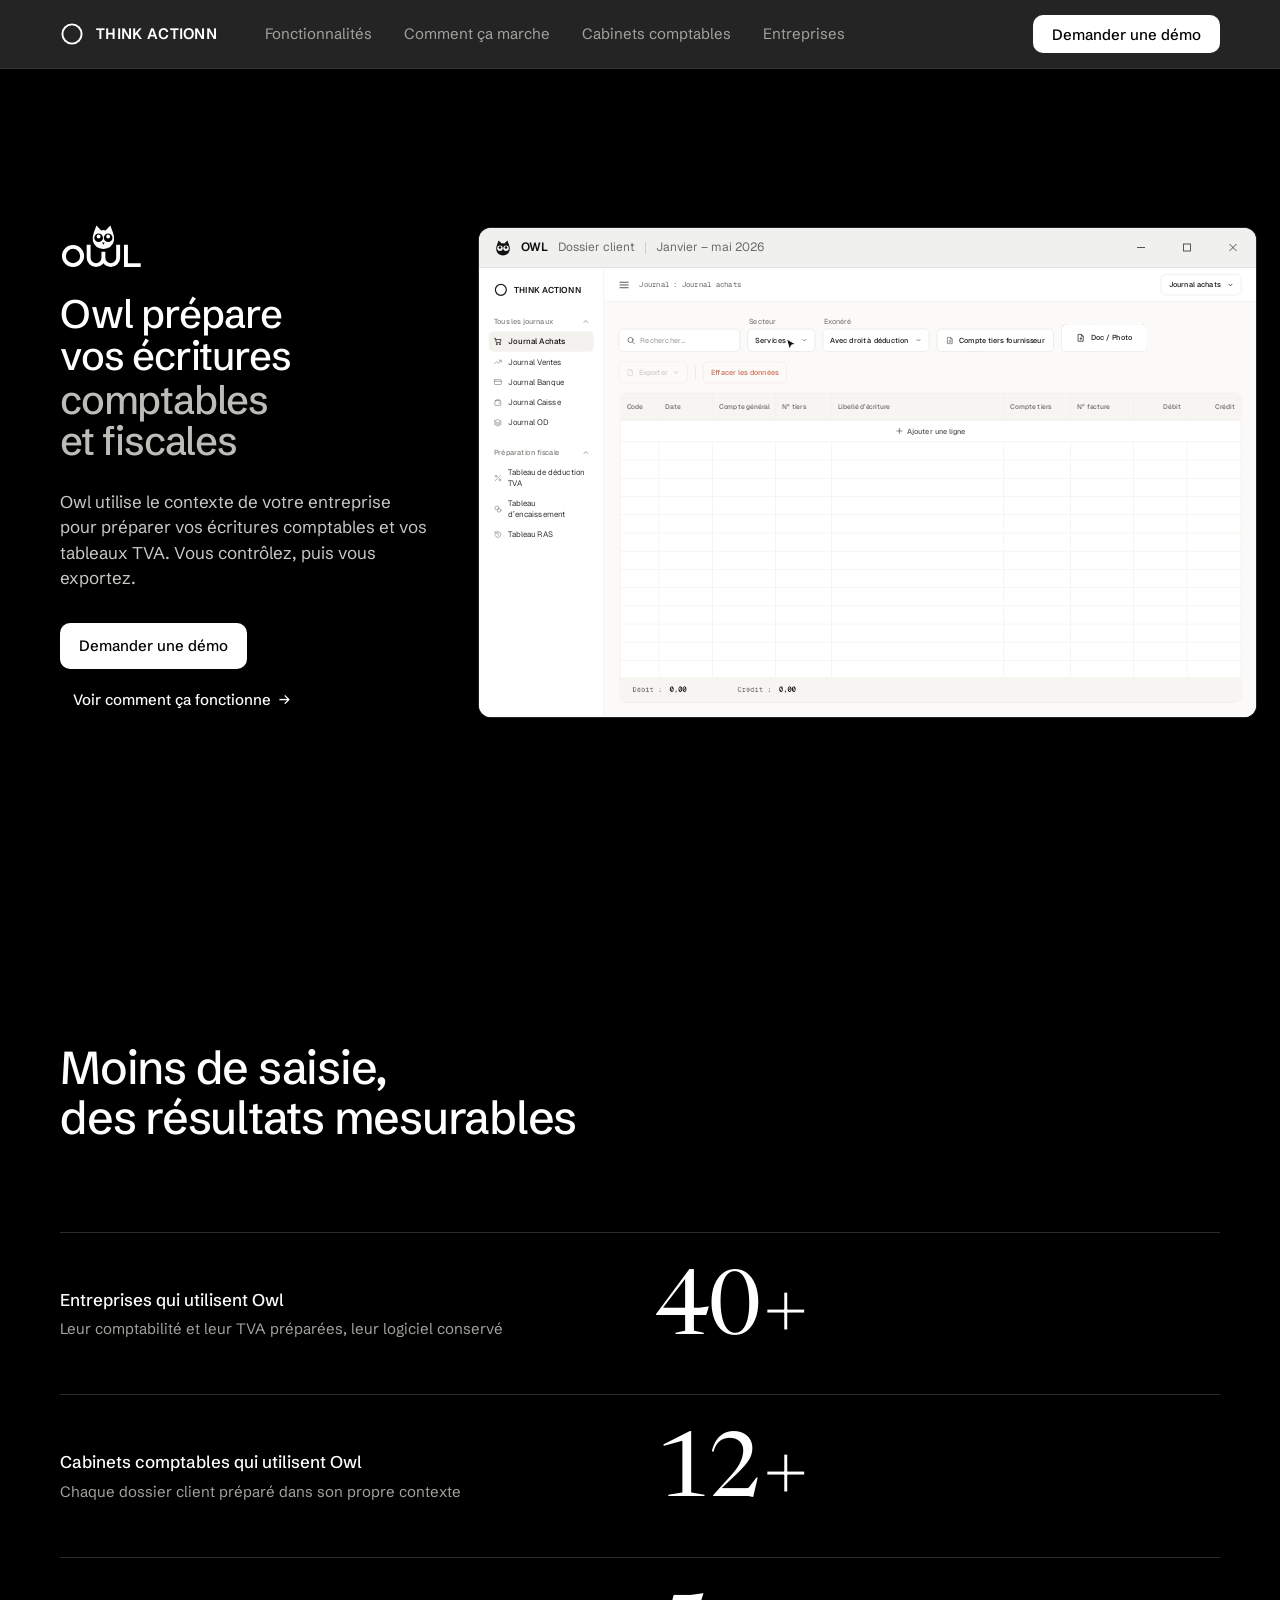
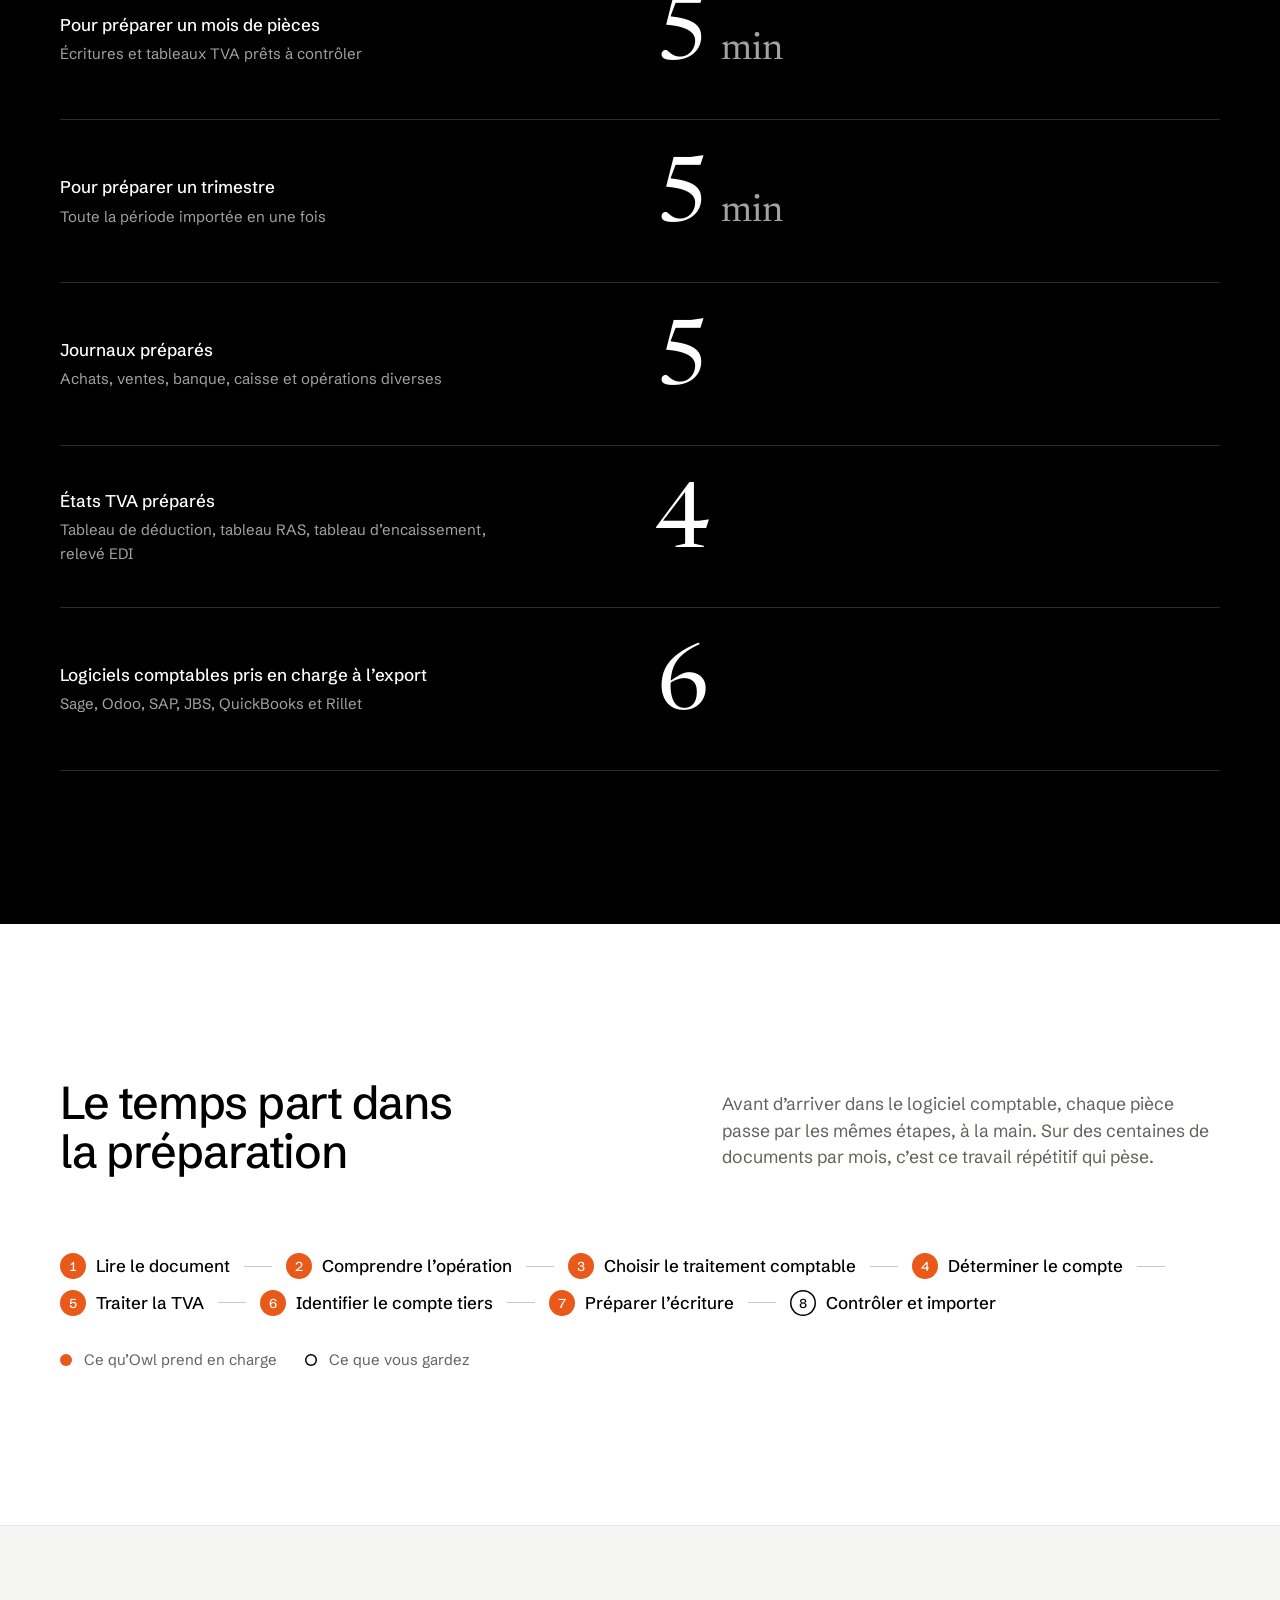
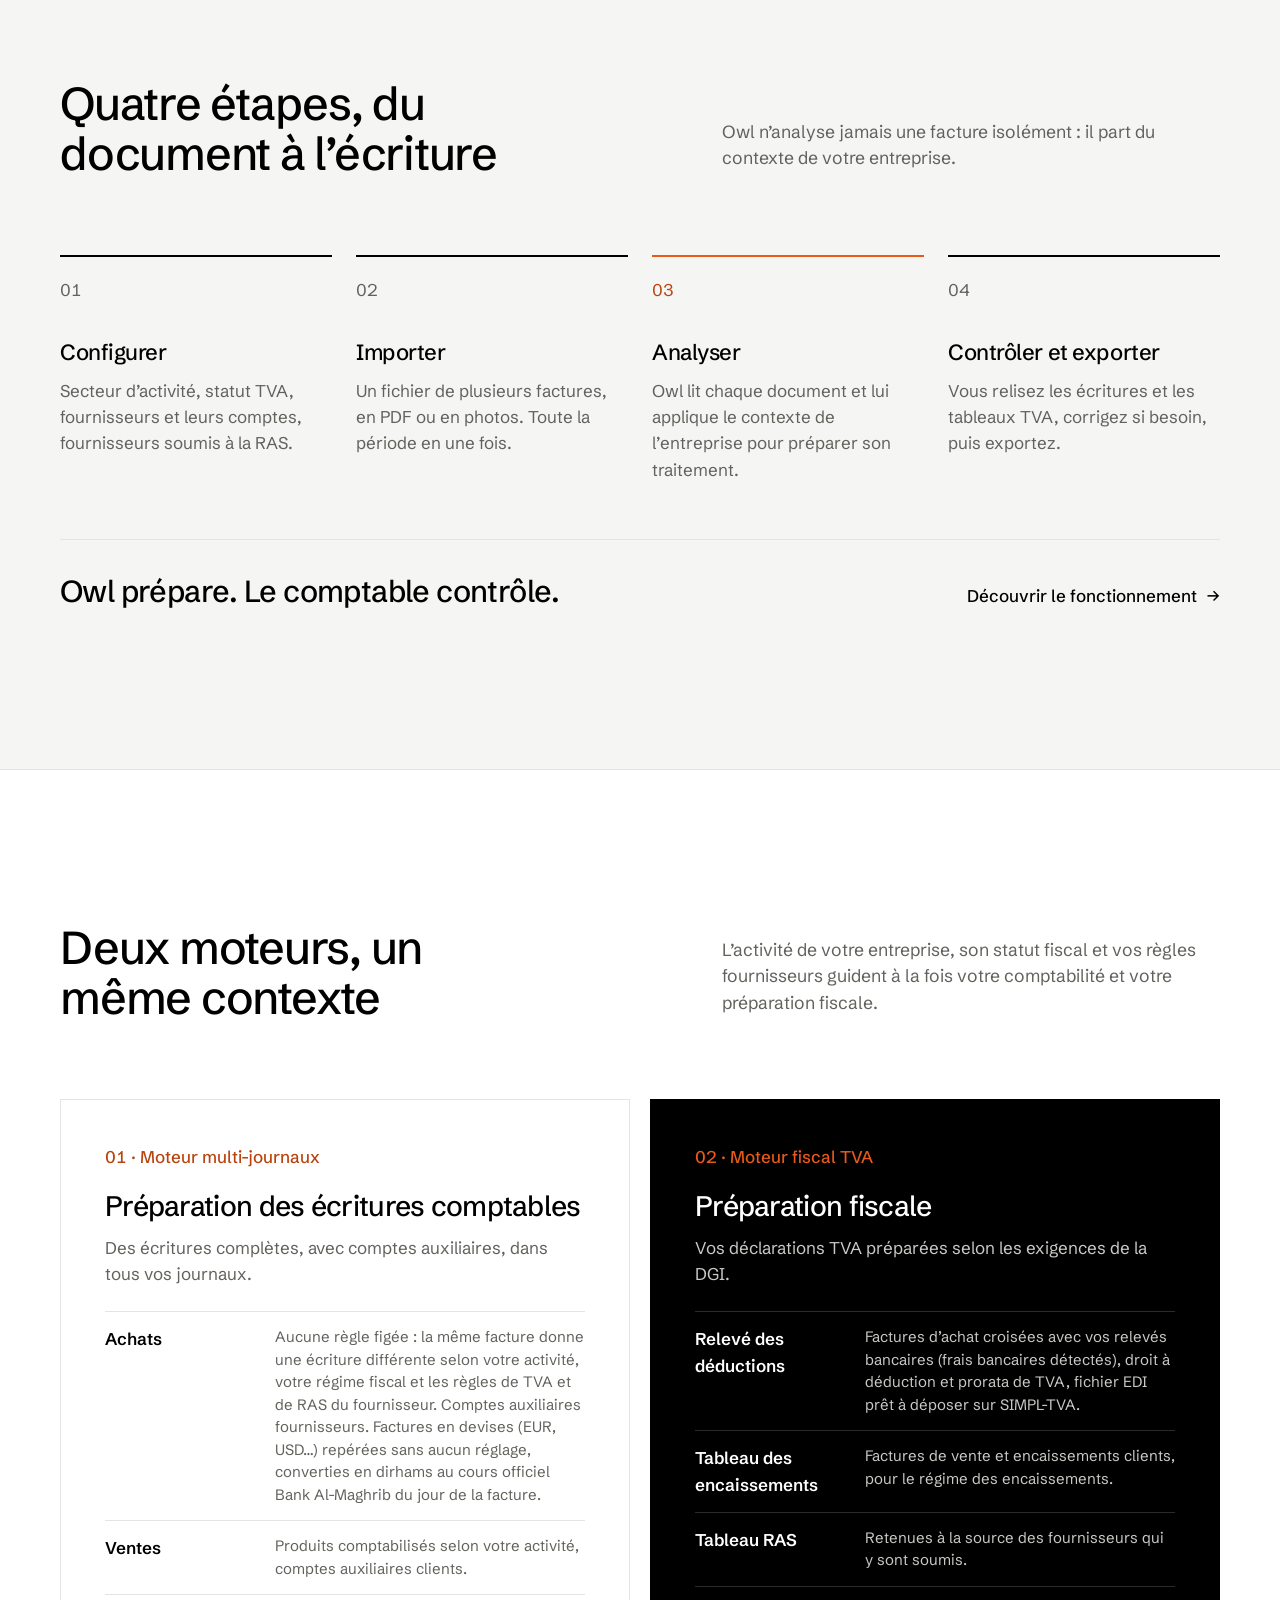
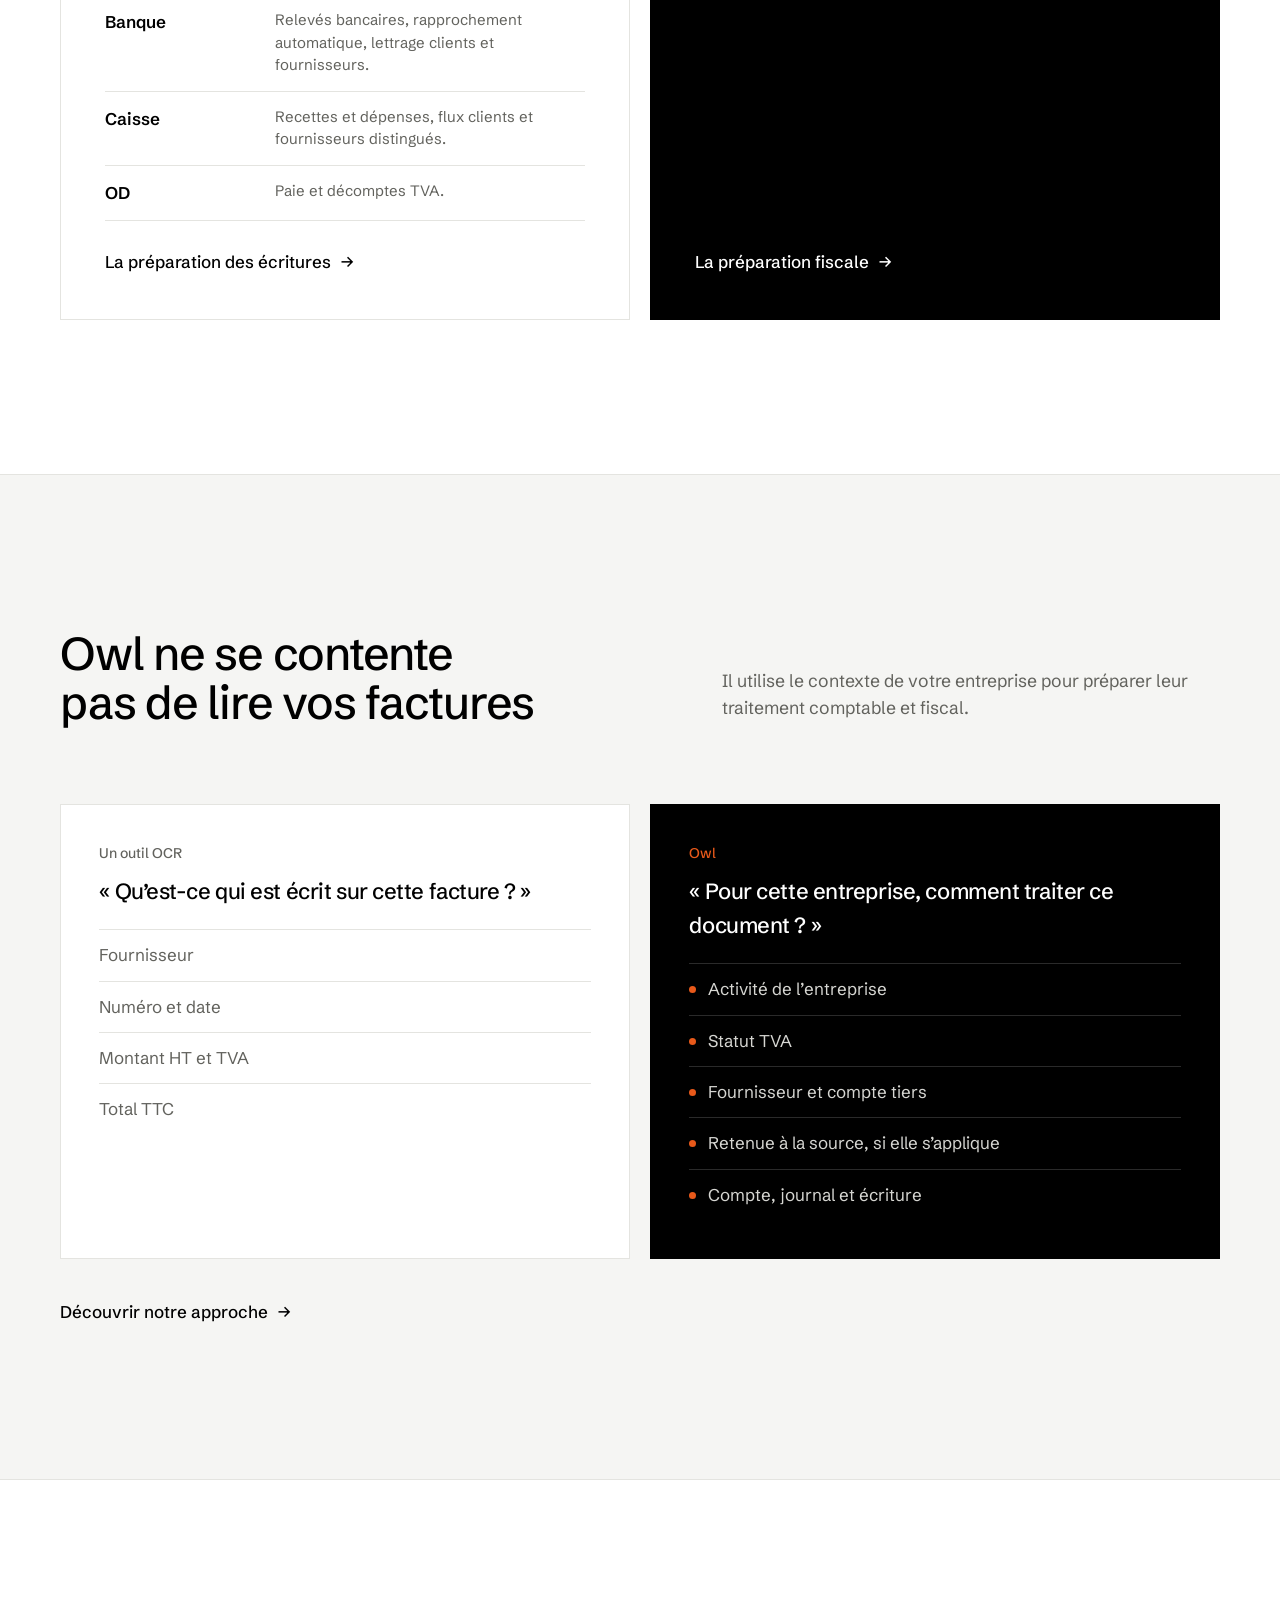
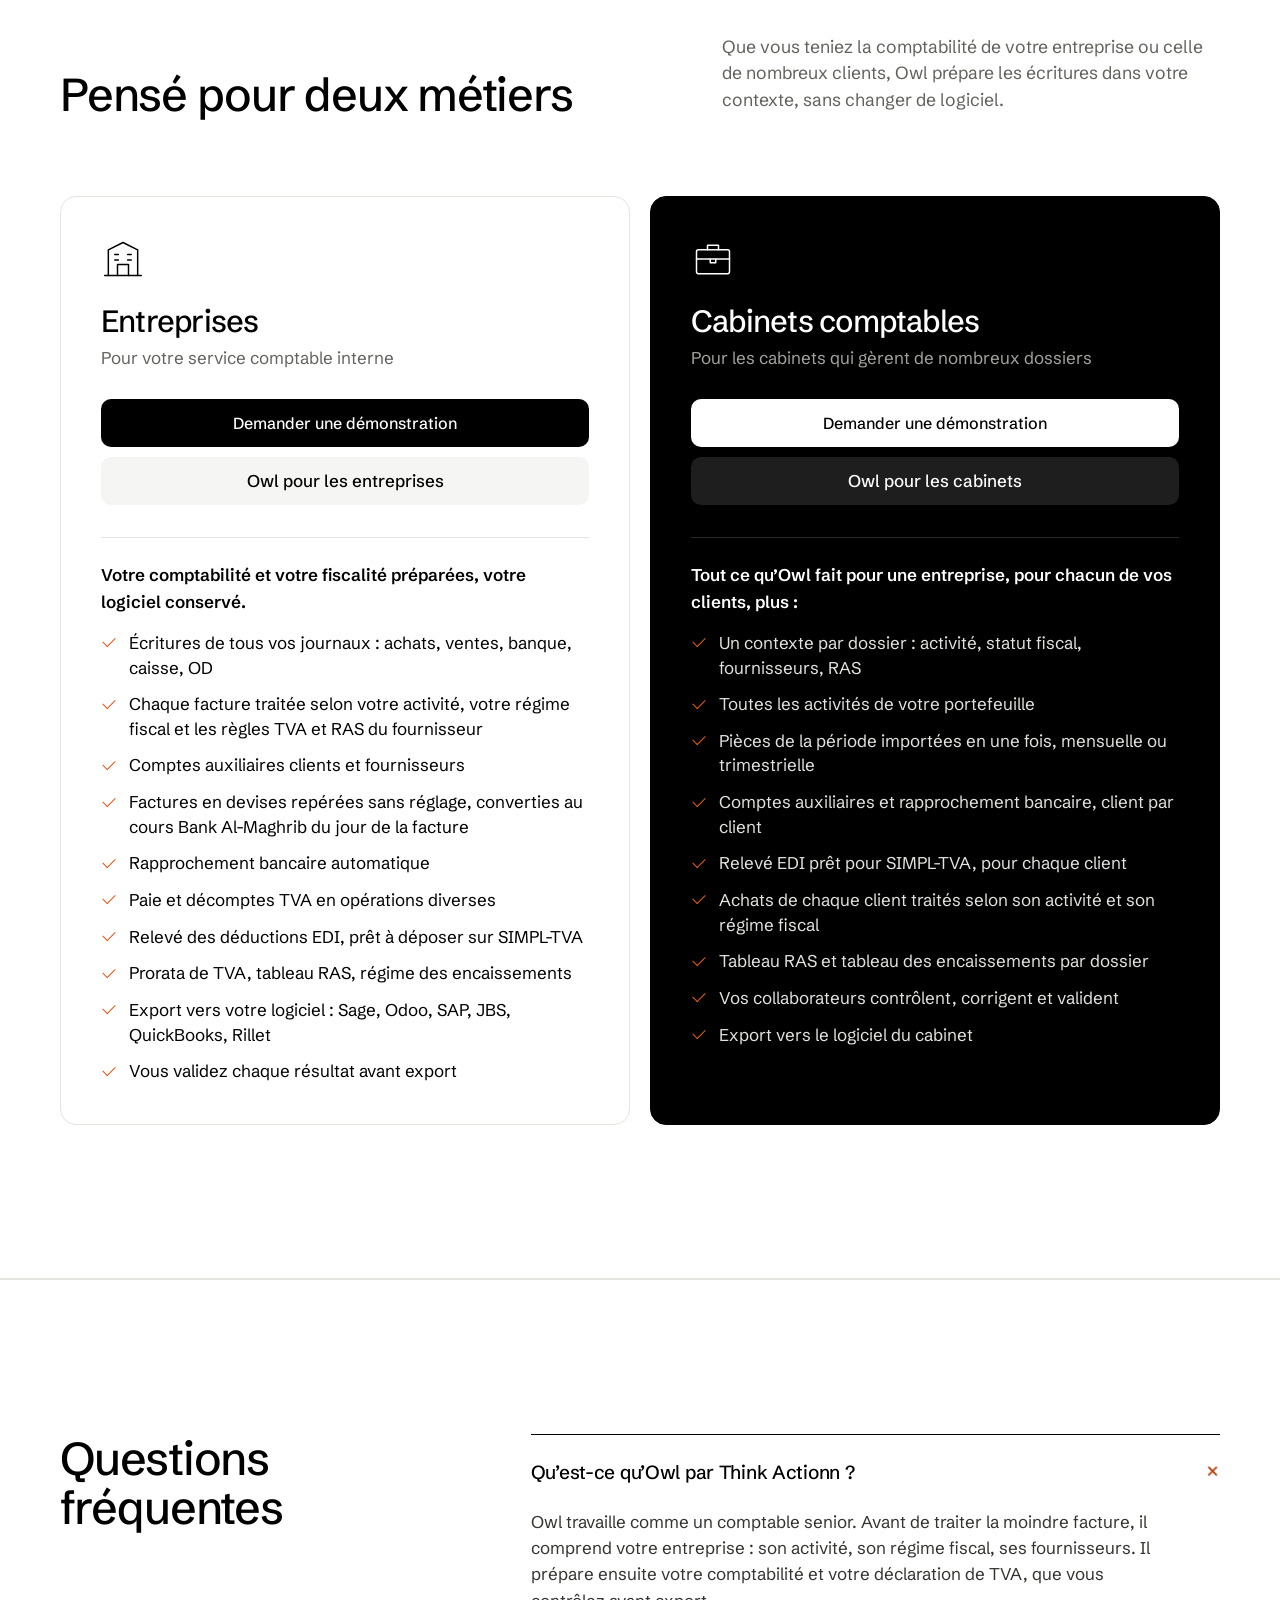
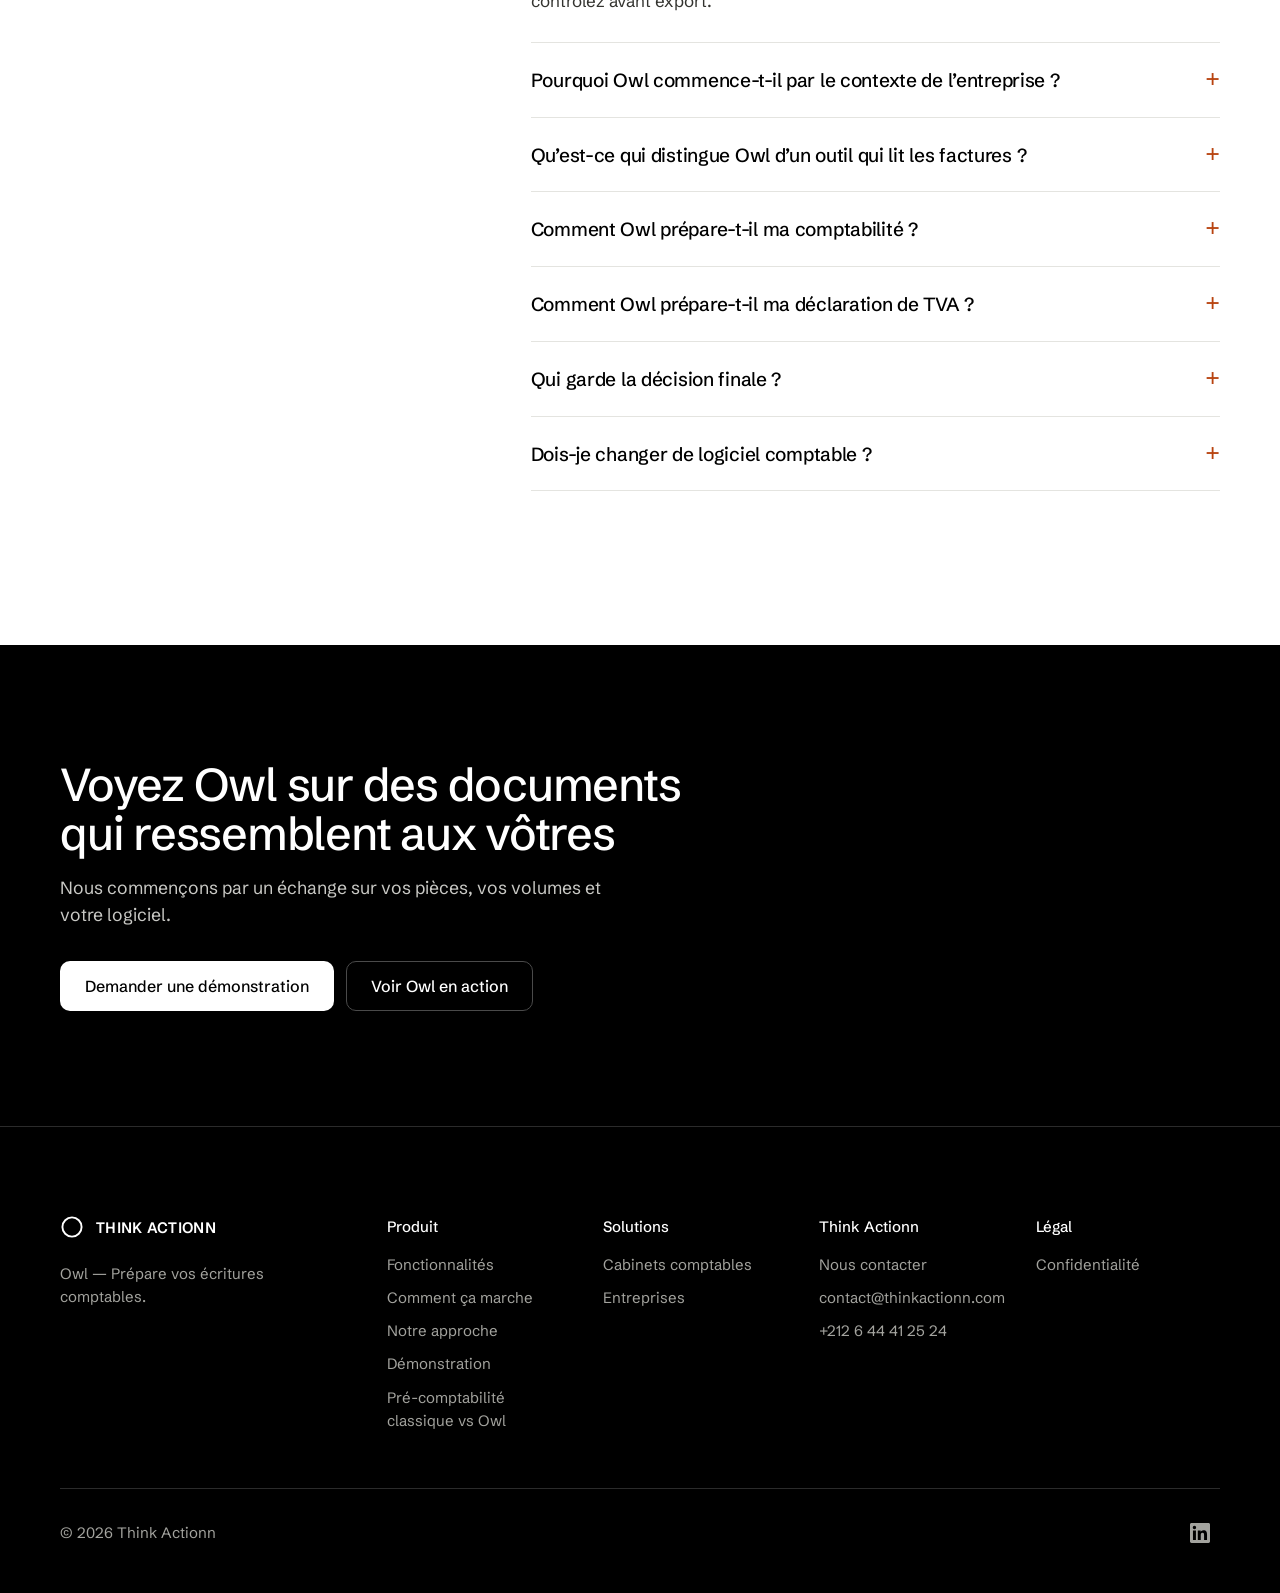
==== index.html @ 62a6350b "Accueil : bande des logiciels retirée, 40+ entreprises et 12+ cabinets dans les chiffres Co-Authored" ====
<!doctype html>
<html lang="fr">
<head>
  <meta charset="utf-8">
  <meta name="viewport" content="width=device-width, initial-scale=1">
  <title>Think Actionn | Intelligence comptable</title>
  <meta name="google-site-verification" content="RIWZqXK_Ee20bRJ8Nc2f2Hi1PHd-YYeYErXMtwYzlvk" />
  <meta name="description" content="Owl prépare votre comptabilité et votre déclaration de TVA comme un comptable senior, à partir du contexte de votre entreprise : CGNC, CGI, loi de finances, DGI.">
  <meta property="og:type" content="website">
  <meta property="og:locale" content="fr_MA">
  <meta property="og:site_name" content="Think Actionn">
  <meta property="og:url" content="https://www.thinkactionn.com/">
  <meta property="og:title" content="Think Actionn | Intelligence comptable">
  <meta property="og:description" content="Owl prépare votre comptabilité et votre déclaration de TVA comme un comptable senior, à partir du contexte de votre entreprise : CGNC, CGI, loi de finances, DGI.">
  <meta property="og:image" content="https://www.thinkactionn.com/assets/og-image.png">
  <meta property="og:image:width" content="1200">
  <meta property="og:image:height" content="630">
  <meta property="og:image:alt" content="Owl par Think Actionn : Owl prépare vos écritures comptables.">
  <meta name="twitter:card" content="summary_large_image">
  <meta name="twitter:title" content="Think Actionn | Intelligence comptable">
  <meta name="twitter:description" content="Owl prépare votre comptabilité et votre déclaration de TVA comme un comptable senior, à partir du contexte de votre entreprise : CGNC, CGI, loi de finances, DGI.">
  <meta name="twitter:image" content="https://www.thinkactionn.com/assets/og-image.png">
  <script>document.documentElement.classList.add('js');setTimeout(function(){if(!window.__owlReady)document.documentElement.classList.remove('js')},4000)</script>
  <script type="application/ld+json">
  {"@context":"https://schema.org","@graph":[
    {"@type":"Organization","@id":"https://www.thinkactionn.com/#organization","name":"Think Actionn","url":"https://www.thinkactionn.com/","logo":"https://www.thinkactionn.com/assets/logo.svg","email":"contact@thinkactionn.com","telephone":"+212644412524","sameAs":["https://www.linkedin.com/company/think-actionn/"],"areaServed":{"@type":"Country","name":"Maroc"},"brand":{"@id":"https://www.thinkactionn.com/#owl"}},
    {"@type":"SoftwareApplication","@id":"https://www.thinkactionn.com/#owl","name":"Owl","alternateName":"Owl par Think Actionn","url":"https://www.thinkactionn.com/","applicationCategory":"BusinessApplication","inLanguage":"fr","countriesSupported":"MA","creator":{"@id":"https://www.thinkactionn.com/#organization"},"description":"Owl travaille comme un comptable senior : il part du contexte de chaque entreprise marocaine pour préparer sa comptabilité et sa déclaration de TVA. Automatisation de la pré-comptabilité, préparation comptable et fiscale complète conforme au CGNC (PCGM), au CGI et à la loi de finances, préparation des déclarations DGI (relevé des déductions EDI), export vers Sage.","slogan":"Le comptable senior de chaque entreprise marocaine."},
    {"@type":"FAQPage","@id":"https://www.thinkactionn.com/#faq","mainEntity":[{"@type":"Question","name":"Qu’est-ce qu’Owl par Think Actionn ?","acceptedAnswer":{"@type":"Answer","text":"Owl travaille comme un comptable senior. Avant de traiter la moindre facture, il comprend votre entreprise : son activité, son régime fiscal, ses fournisseurs. Il prépare ensuite votre comptabilité et votre déclaration de TVA, que vous contrôlez avant export."}},{"@type":"Question","name":"Pourquoi Owl commence-t-il par le contexte de l’entreprise ?","acceptedAnswer":{"@type":"Answer","text":"Parce que chaque entreprise est différente. La même facture ne se comptabilise pas de la même façon selon l’activité, le droit à déduction de TVA ou le prorata, et selon que le fournisseur est soumis à la retenue à la source. Owl tient compte de ce contexte pour chaque pièce, comme le ferait un comptable qui connaît le dossier."}},{"@type":"Question","name":"Qu’est-ce qui distingue Owl d’un outil qui lit les factures ?","acceptedAnswer":{"@type":"Answer","text":"Un outil de lecture recopie ce qui est écrit : fournisseur, date, montants. Owl raisonne sur la pièce : quel compte, quelle TVA récupérable, quel compte tiers, quelle retenue, quel journal. Il ne livre pas des champs, il livre un traitement comptable et fiscal."}},{"@type":"Question","name":"Comment Owl prépare-t-il ma comptabilité ?","acceptedAnswer":{"@type":"Answer","text":"Vous importez vos factures, en PDF ou en photos. Owl prépare des écritures complètes et équilibrées selon le Plan Comptable Général Marocain, dans le bon journal : achats, ventes, banque, caisse ou opérations diverses. Pour les achats, la même facture donne une écriture différente selon votre activité, votre régime fiscal et les règles de TVA et de RAS du fournisseur. Les factures en devises sont repérées sans aucun réglage et converties en dirhams au cours officiel de Bank Al-Maghrib à la date de la facture."}},{"@type":"Question","name":"Comment Owl prépare-t-il ma déclaration de TVA ?","acceptedAnswer":{"@type":"Answer","text":"À partir de vos factures et du contexte de l’entreprise, Owl prépare le tableau de déduction, le tableau RAS, le tableau d’encaissement et le relevé des déductions au format EDI de la DGI. Il applique le prorata de TVA, vérifie l’ICE et l’IF des fournisseurs et contrôle le plafond des paiements en espèces."}},{"@type":"Question","name":"Qui garde la décision finale ?","acceptedAnswer":{"@type":"Answer","text":"Vous. Owl prépare le travail d’un comptable senior, vous le relisez, le corrigez si besoin et le validez. Rien n’est exporté sans votre accord."}},{"@type":"Question","name":"Dois-je changer de logiciel comptable ?","acceptedAnswer":{"@type":"Answer","text":"Non. Owl prépare le travail en amont, puis exporte vos écritures vers le logiciel que vous utilisez déjà : Sage, Odoo, SAP, JBS, QuickBooks ou Rillet."}}]}
  ]}
  </script>  <link rel="canonical" href="https://www.thinkactionn.com/">
  <link rel="icon" href="assets/favicon.svg" type="image/svg+xml">
  <link rel="preconnect" href="https://fonts.googleapis.com">
  <link rel="preconnect" href="https://fonts.gstatic.com" crossorigin>
  <link href="https://fonts.googleapis.com/css2?family=Geist:wght@400;500;600;700&family=Geist+Mono:wght@500&family=Schibsted+Grotesk:wght@400;500;600;700&family=Newsreader:opsz,wght@6..72,400&display=swap" rel="stylesheet">
  <link rel="stylesheet" href="styles.css">
</head>
<body>
  <a class="skip" href="#main">Aller au contenu</a>

  <header class="nav" id="top">
    <div class="wrap nav__inner">
      <a class="brand brand--live" href="/" aria-label="Think Actionn, accueil">
        <svg class="brand__mark" viewBox="0 0 24 24" aria-hidden="true"><circle cx="12" cy="12" r="9.6"/><circle class="brand__pupil" cx="12" cy="12" r="3.4"/></svg>
        <span class="brand__name">THINK ACTIONN</span>
      </a>
      <nav class="nav__links" id="nav-menu" aria-label="Navigation principale">
        <a href="/features">Fonctionnalités</a>
        <a href="/how-it-works">Comment ça marche</a>
        <a href="/accounting-firms">Cabinets comptables</a>
        <a href="/companies">Entreprises</a>
        <a class="nav__menu-cta" href="/demo#demande">Demander une démonstration</a>
      </nav>
      <a class="btn btn--light btn--sm nav__cta" href="/demo#demande">Demander une démo</a>
      <button class="nav__toggle" type="button" aria-expanded="false" aria-controls="nav-menu">Menu</button>
    </div>
  </header>

  <main id="main">

    <!-- 1. WHAT IS OWL -->
    <section class="hero hero--split" aria-labelledby="hero-title">
      <div class="wrap hero__split">
      <div class="hero__top">
        <div class="hero__head">
          <p class="hero__product">
            <svg class="owl-logo owl-logo--live" viewBox="0 0 192 106" role="img" aria-label="OWL">
              <g fill="none" stroke="currentColor" stroke-width="9"><circle cx="30" cy="76" r="21"/><path d="M66 50v30a17 17 0 0 0 34 0V66M100 80a17 17 0 0 0 34 0V50"/><path d="M152 50v47h34"/></g>
              <path fill="currentColor" d="M78 22 84 6l11 11q5-2 10 0l11-11 6 16q4 10 2 20-4 16-24 18-20-2-24-18-2-10 2-20z"/>
              <g class="owl-eyes"><circle cx="89" cy="34" r="10" class="owl-eye"/><circle cx="111" cy="34" r="10" class="owl-eye"/><g class="owl-pupils" fill="currentColor"><circle cx="89" cy="31" r="4.5"/><circle cx="111" cy="31" r="4.5"/></g></g>
              <path d="M97 45h6l-3 5z" class="owl-eye"/>
            </svg>
          </p>
          <h1 id="hero-title" class="hero__title">
            <span class="line"><span>Owl prépare vos écritures</span></span>
            <span class="line"><span>comptables et fiscales</span></span>
          </h1>
        </div>
        <div class="hero__side">
          <p class="hero__lede">
            Owl utilise le contexte de votre entreprise pour préparer vos écritures comptables
            et vos tableaux TVA. Vous contrôlez, puis vous exportez.
          </p>
          <div class="hero__actions">
            <a class="btn btn--light" href="/demo#demande">Demander une démo</a>
            <a class="btn btn--ghost-dark" href="/how-it-works">Voir comment ça fonctionne</a>
          </div>
        </div>
      </div>

      <div class="hero__stage" id="demo">

        <div class="window" role="img" aria-label="Démonstration du tableau de bord OWL : le secteur Services et l’option avec droit à déduction sont choisis, les comptes tiers fournisseurs sont vérifiés, un PDF de dix pages est chargé puis analysé. Le journal des achats se remplit avec quarante lignes équilibrées.">
          <div class="window__bar">
            <div class="window__title">
              <svg class="window__owl" viewBox="72 4 56 58" aria-hidden="true"><path fill="currentColor" d="M78 22 84 6l11 11q5-2 10 0l11-11 6 16q4 10 2 20-4 16-24 18-20-2-24-18-2-10 2-20z"/><circle cx="89" cy="34" r="10" fill="#f0f0ee"/><circle cx="111" cy="34" r="10" fill="#f0f0ee"/><circle cx="89" cy="31" r="4.5" fill="currentColor"/><circle cx="111" cy="31" r="4.5" fill="currentColor"/></svg>
              <strong>OWL</strong><span>Dossier client</span><span class="window__sep"></span><span>Janvier – mai 2026</span>
            </div>
            <div class="window__controls" aria-hidden="true">
              <svg viewBox="0 0 10 10"><path d="M1 5h8"/></svg>
              <svg viewBox="0 0 10 10"><rect x="1.5" y="1.5" width="7" height="7"/></svg>
              <svg viewBox="0 0 10 10"><path d="M1.5 1.5l7 7M8.5 1.5l-7 7"/></svg>
            </div>
          </div>

          <div class="dash-viewport" data-viewport>
            <div class="dash" data-dash aria-hidden="true">
              <!-- sidebar -->
              <aside class="dash__side">
                <div class="dash__brand"><svg viewBox="0 0 24 24"><circle cx="12" cy="12" r="9"/></svg><b>THINK ACTIONN</b></div>
                <p class="dash__group">Tous les journaux <svg viewBox="0 0 10 10"><path d="M2 6.5 5 3.5l3 3"/></svg></p>
                <ul class="dash__nav">
                  <li class="is-active" data-nav="journal"><svg viewBox="0 0 16 16"><path d="M1.5 2h2l1.6 8h7.4l1.5-5.5H4.3"/><circle cx="6" cy="13" r="1"/><circle cx="12" cy="13" r="1"/></svg>Journal Achats</li>
                  <li><svg viewBox="0 0 16 16"><path d="M1.5 11.5 6 7l3 3 5.5-5.5M10.5 4.5h4v4"/></svg>Journal Ventes</li>
                  <li><svg viewBox="0 0 16 16"><rect x="1.5" y="3.5" width="13" height="9" rx="1"/><path d="M1.5 6.5h13"/></svg>Journal Banque</li>
                  <li><svg viewBox="0 0 16 16"><rect x="2.5" y="4" width="11" height="9" rx="1"/><path d="M4.5 4V2.5h7V4M10 8.5h1.5"/></svg>Journal Caisse</li>
                  <li><svg viewBox="0 0 16 16"><path d="m8 2 6.5 3.2L8 8.4 1.5 5.2zM1.5 8 8 11.2 14.5 8M1.5 10.8 8 14l6.5-3.2"/></svg>Journal OD</li>
                </ul>
                <p class="dash__group dash__group--two">Préparation fiscale <svg viewBox="0 0 10 10"><path d="M2 6.5 5 3.5l3 3"/></svg></p>
                <ul class="dash__nav">
                  <li data-nav="deduction"><svg viewBox="0 0 16 16"><path d="m3 13 10-10"/><circle cx="4.5" cy="4.5" r="1.5"/><circle cx="11.5" cy="11.5" r="1.5"/></svg>Tableau de déduction TVA</li>
                  <li data-nav="encaissement"><svg viewBox="0 0 16 16"><circle cx="6" cy="6" r="3.5"/><circle cx="10.5" cy="10.5" r="3.5"/></svg>Tableau d’encaissement</li>
                  <li data-nav="ras"><svg viewBox="0 0 16 16"><path d="M2.5 8a5.5 5.5 0 1 0 1.6-3.9M2.5 2.5v3h3M8 5v3.2l2 1.3"/></svg>Tableau RAS</li>
                </ul>
              </aside>

              <!-- main -->
              <div class="dash__main" data-dash-main>
                <div class="dash__top">
                  <svg class="dash__burger" viewBox="0 0 16 16"><path d="M2 4h12M2 8h12M2 12h12"/></svg>
                  <span class="dash__crumb" data-crumb>Journal : Journal achats</span>
                  <span class="dash__jsel"><b data-jsel>Journal achats</b> <svg viewBox="0 0 10 10"><path d="m2.5 3.8 2.5 2.5 2.5-2.5"/></svg></span>
                </div>

                <!-- journal view -->
                <div class="jv" data-view="journal">
                  <div class="dash__toolbar">
                    <div class="dash__search"><svg viewBox="0 0 16 16"><circle cx="7" cy="7" r="4.5"/><path d="m10.5 10.5 3 3"/></svg>Rechercher…</div>
                    <div class="dash__field" data-target="sector">
                      <label>Secteur</label>
                      <span class="dash__select"><b>Services</b><svg viewBox="0 0 10 10"><path d="m2.5 3.8 2.5 2.5 2.5-2.5"/></svg></span>
                    </div>
                    <div class="dash__field" data-target="exo">
                      <label>Exonéré</label>
                      <span class="dash__select dash__select--wide"><b data-exo>Avec droit à déduction</b><svg viewBox="0 0 10 10"><path d="m2.5 3.8 2.5 2.5 2.5-2.5"/></svg></span>
                      <ul class="dd" data-dd><li class="is-on">Avec droit à déduction</li><li>Sans droit à déduction</li></ul>
                    </div>
                    <div class="dash__btn" data-target="tiers"><svg viewBox="0 0 16 16"><path d="M4 1.5h5.5L13 5v9.5H4z"/><path d="M9.5 1.5V5H13M6.5 8.5h4M6.5 11h4"/></svg>Compte tiers fournisseur</div>
                    <div class="dash__upslot">
                      <div class="dash__upload" data-target="upload"><svg viewBox="0 0 16 16"><path d="M4 1.5h5.5L13 5v9.5H4z"/><path d="M9.5 1.5V5H13M8.5 12V8M6.5 10l2-2 2 2"/></svg>Doc / Photo</div>
                      <div class="dash__loaded" data-loaded>
                        <span class="dash__chip">factures_janv-mai_2026.pdf <i>×</i></span>
                        <span class="dash__analyse" data-target="analyse">Analyse</span>
                      </div>
                    </div>
                    <div class="tiers-pop" data-tierspop>
                      <p>Comptes tiers fournisseurs</p>
                      <ul>
                        <li><span>SRM-CS</span><b>4411L001</b></li>
                        <li><span>BATILOU</span><b>4411B014</b></li>
                        <li><span>MWOOD MAROC</span><b>4411M021</b></li>
                        <li><span>ID MAROC</span><b>44111002</b></li>
                        <li><span>MICROSOFT</span><b>4411M0001</b></li>
                        <li><span>VISIT MOROCCO</span><b>4411V</b></li>
                      </ul>
                    </div>
                  </div>
                  <div class="dash__actions">
                    <span class="dash__export" data-export><svg viewBox="0 0 16 16"><path d="M4 1.5h5.5L13 5v9.5H4z"/><path d="M9.5 1.5V5H13"/></svg>Exporter <svg viewBox="0 0 10 10"><path d="m2.5 3.8 2.5 2.5 2.5-2.5"/></svg></span>
                    <span class="dash__vsep"></span>
                    <span class="dash__clear" data-target="clear">Effacer les données</span>
                  </div>

                  <div class="dash__content" data-content>
                    <div class="docpanel" data-docpanel>
                      <div class="docpanel__head"><span><i></i>Document source</span><b data-target="closedoc">×</b></div>
                      <div class="docpanel__body">
                        <div class="docpaper" data-docpaper></div>
                        <div class="docpanel__scan" data-scan></div>
                      </div>
                      <div class="docpanel__foot"><span class="pgbtn">‹</span><b>Page <span data-page>1</span> / 10</b><span class="pgbtn pgbtn--on">›</span></div>
                    </div>

                    <div class="dash__table">
                      <div class="dt__scroll">
                        <div class="dt__inner">
                          <div class="dt__row dt__head">
                            <span>Code</span><span>Date</span><span>Compte général</span><span>N° tiers</span><span>Libellé d’écriture</span><span>Compte tiers</span><span>N° facture</span><span class="r">Débit</span><span class="r">Crédit</span>
                          </div>
                          <div class="dt__add"><svg viewBox="0 0 12 12"><path d="M6 1.5v9M1.5 6h9"/></svg>Ajouter une ligne</div>
                          <div class="dt__body"><div class="dt__rows" data-rows></div></div>
                        </div>
                      </div>
                      <div class="dt__hbar" data-hbar><i></i></div>
                      <div class="dt__foot">
                        <span>Débit&nbsp;:</span><b data-tdebit>0,00</b>
                        <span>Crédit&nbsp;:</span><b data-tcredit class="is-credit">0,00</b>
                        <em class="dt__balanced" data-balanced><span data-linecount>40</span> lignes, écritures équilibrées</em>
                      </div>
                    </div>
                  </div>
                </div>

                <div class="ov-analyse" data-analyse>
                  <div class="ov-analyse__head">
                    <svg viewBox="72 4 56 58" aria-hidden="true"><path fill="currentColor" d="M78 22 84 6l11 11q5-2 10 0l11-11 6 16q4 10 2 20-4 16-24 18-20-2-24-18-2-10 2-20z"/><circle cx="89" cy="34" r="10" fill="#fff"/><circle cx="111" cy="34" r="10" fill="#fff"/><circle cx="89" cy="31" r="4.5" fill="currentColor"/><circle cx="111" cy="31" r="4.5" fill="currentColor"/></svg>
                    <div><b>OWL analyse le document</b><span data-analyse-doc>10 pages, 13 pièces</span></div>
                  </div>
                  <ul data-checks>
                    <li>Lecture des libellés et des montants</li>
                    <li>Secteur&nbsp;: <b>Services</b></li>
                    <li>Exonération&nbsp;: <b>avec droit à déduction</b></li>
                    <li>Charge ou immobilisation, taux de TVA, devises</li>
                    <li>Retenues à la source et comptes tiers</li>
                  </ul>
                </div>

                <svg class="cursor" data-cursor viewBox="0 0 20 20"><path d="M3 2 16 9.5 10 11 7.5 17z" fill="#111" stroke="#fff" stroke-width="1.3" stroke-linejoin="round"/></svg>
              </div>
            </div>
          </div>
        </div>
      </div>
      </div>
    </section>


    <!-- OWL IN FIGURES (facts stated elsewhere on the site; add usage figures once measured) -->
    <section class="stats" aria-labelledby="stats-title">
      <div class="wrap">
        <h2 id="stats-title" class="stats__title">Moins de saisie,<br>des résultats mesurables</h2>
        <dl class="stats__list">
          <div data-reveal><dt>Entreprises qui utilisent Owl</dt><dd><span class="stats__d">Leur comptabilité et leur TVA préparées, leur logiciel conservé</span><span class="stats__n">40+</span></dd></div>
          <div data-reveal><dt>Cabinets comptables qui utilisent Owl</dt><dd><span class="stats__d">Chaque dossier client préparé dans son propre contexte</span><span class="stats__n">12+</span></dd></div>
          <div data-reveal><dt>Pour préparer un mois de pièces</dt><dd><span class="stats__d">Écritures et tableaux TVA prêts à contrôler</span><span class="stats__n">5<small>&nbsp;min</small></span></dd></div>
          <div data-reveal><dt>Pour préparer un trimestre</dt><dd><span class="stats__d">Toute la période importée en une fois</span><span class="stats__n">5<small>&nbsp;min</small></span></dd></div>
          <div data-reveal><dt>Journaux préparés</dt><dd><span class="stats__d">Achats, ventes, banque, caisse et opérations diverses</span><span class="stats__n">5</span></dd></div>
          <div data-reveal><dt>États TVA préparés</dt><dd><span class="stats__d">Tableau de déduction, tableau RAS, tableau d’encaissement, relevé EDI</span><span class="stats__n">4</span></dd></div>
          <div data-reveal><dt>Logiciels comptables pris en charge à l’export</dt><dd><span class="stats__d">Sage, Odoo, SAP, JBS, QuickBooks et Rillet</span><span class="stats__n">6</span></dd></div>
        </dl>
      </div>
    </section>

    <!-- 2. THE PROBLEM -->
    <section class="section problem" aria-labelledby="problem-title">
      <div class="wrap">
        <div class="section__head" data-reveal>
          <h2 id="problem-title">Le temps part dans la préparation</h2>
          <p class="lede">
            Avant d’arriver dans le logiciel comptable, chaque pièce passe par les mêmes étapes, à la main.
            Sur des centaines de documents par mois, c’est ce travail répétitif qui pèse.
          </p>
        </div>
        <ol class="chain" data-reveal aria-label="Traitement manuel d’une pièce comptable">
          <li>Lire le document</li>
          <li>Comprendre l’opération</li>
          <li>Choisir le traitement comptable</li>
          <li>Déterminer le compte</li>
          <li>Traiter la TVA</li>
          <li>Identifier le compte tiers</li>
          <li>Préparer l’écriture</li>
          <li class="chain__you">Contrôler et importer</li>
        </ol>
        <p class="chain__legend" data-reveal><span class="chain__key chain__key--owl"></span>Ce qu’Owl prend en charge <span class="chain__key"></span>Ce que vous gardez</p>
      </div>
    </section>

    <!-- 3. HOW IT WORKS -->
    <section class="section how" aria-labelledby="how-title">
      <div class="wrap">
        <div class="section__head" data-reveal>
          <h2 id="how-title">Quatre étapes, du document à l’écriture</h2>
          <p class="lede">Owl n’analyse jamais une facture isolément&nbsp;: il part du contexte de votre entreprise.</p>
        </div>
        <ol class="steps4">
          <li data-reveal><span class="steps4__n">01</span><h3>Configurer</h3><p>Secteur d’activité, statut TVA, fournisseurs et leurs comptes, fournisseurs soumis à la RAS.</p></li>
          <li data-reveal><span class="steps4__n">02</span><h3>Importer</h3><p>Un fichier de plusieurs factures, en PDF ou en photos. Toute la période en une fois.</p></li>
          <li data-reveal><span class="steps4__n">03</span><h3>Analyser</h3><p>Owl lit chaque document et lui applique le contexte de l’entreprise pour préparer son traitement.</p></li>
          <li data-reveal><span class="steps4__n">04</span><h3>Contrôler et exporter</h3><p>Vous relisez les écritures et les tableaux TVA, corrigez si besoin, puis exportez.</p></li>
        </ol>
        <div class="how__foot" data-reveal>
          <p class="principle">Owl prépare. Le comptable contrôle.</p>
          <a class="more-link" href="/how-it-works">Découvrir le fonctionnement</a>
        </div>
      </div>
    </section>

    <!-- 4. WHAT IT CAN DO: two pillars -->
    <section class="section pillars-sec" aria-labelledby="pillars-title">
      <div class="wrap">
        <div class="section__head" data-reveal>
          <h2 id="pillars-title">Deux moteurs, un même contexte</h2>
          <p class="lede">L’activité de votre entreprise, son statut fiscal et vos règles fournisseurs guident à la fois votre comptabilité et votre préparation fiscale.</p>
        </div>
        <div class="pillars">
          <article class="pillar" data-reveal>
            <p class="pillar__n">01 · Moteur multi-journaux</p>
            <h3>Préparation des écritures comptables</h3>
            <p class="pillar__lede">Des écritures complètes, avec comptes auxiliaires, dans tous vos journaux.</p>
            <dl class="pillar__list">
              <div><dt>Achats</dt><dd>Aucune règle figée&nbsp;: la même facture donne une écriture différente selon votre activité, votre régime fiscal et les règles de TVA et de RAS du fournisseur. Comptes auxiliaires fournisseurs. Factures en devises (EUR, USD…) repérées sans aucun réglage, converties en dirhams au cours officiel Bank Al-Maghrib du jour de la facture.</dd></div>
              <div><dt>Ventes</dt><dd>Produits comptabilisés selon votre activité, comptes auxiliaires clients.</dd></div>
              <div><dt>Banque</dt><dd>Relevés bancaires, rapprochement automatique, lettrage clients et fournisseurs.</dd></div>
              <div><dt>Caisse</dt><dd>Recettes et dépenses, flux clients et fournisseurs distingués.</dd></div>
              <div><dt>OD</dt><dd>Paie et décomptes TVA.</dd></div>
            </dl>
            <a class="more-link" href="/features#ecritures">La préparation des écritures</a>
          </article>
          <article class="pillar pillar--tva" data-reveal>
            <p class="pillar__n">02 · Moteur fiscal TVA</p>
            <h3>Préparation fiscale</h3>
            <p class="pillar__lede">Vos déclarations TVA préparées selon les exigences de la DGI.</p>
            <dl class="pillar__list">
              <div><dt>Relevé des déductions</dt><dd>Factures d’achat croisées avec vos relevés bancaires (frais bancaires détectés), droit à déduction et prorata de TVA, fichier EDI prêt à déposer sur SIMPL-TVA.</dd></div>
              <div><dt>Tableau des encaissements</dt><dd>Factures de vente et encaissements clients, pour le régime des encaissements.</dd></div>
              <div><dt>Tableau RAS</dt><dd>Retenues à la source des fournisseurs qui y sont soumis.</dd></div>
            </dl>
            <a class="more-link" href="/features#tva">La préparation fiscale</a>
          </article>
        </div>
      </div>
    </section>

    <!-- 5. WHY OWL IS DIFFERENT -->
    <section class="section diff" aria-labelledby="diff-title">
      <div class="wrap">
        <div class="section__head" data-reveal>
          <h2 id="diff-title">Owl ne se contente pas de lire vos factures</h2>
          <p class="lede">Il utilise le contexte de votre entreprise pour préparer leur traitement comptable et fiscal.</p>
        </div>
        <div class="readvs" data-reveal>
          <div class="readvs__col">
            <p class="readvs__tag">Un outil OCR</p>
            <p class="readvs__k">«&nbsp;Qu’est-ce qui est écrit sur cette facture&nbsp;?&nbsp;»</p>
            <ul><li>Fournisseur</li><li>Numéro et date</li><li>Montant HT et TVA</li><li>Total TTC</li></ul>
          </div>
          <div class="readvs__col readvs__col--owl">
            <p class="readvs__tag">Owl</p>
            <p class="readvs__k">«&nbsp;Pour cette entreprise, comment traiter ce document&nbsp;?&nbsp;»</p>
            <ul><li>Activité de l’entreprise</li><li>Statut TVA</li><li>Fournisseur et compte tiers</li><li>Retenue à la source, si elle s’applique</li><li>Compte, journal et écriture</li></ul>
          </div>
        </div>
        <a class="more-link" href="/approach" data-reveal>Découvrir notre approche</a>
      </div>
    </section>

    <!-- 6. WHO IT IS FOR -->
    <section class="section choose" aria-labelledby="choose-title">
      <div class="wrap">
        <div class="section__head" data-reveal>
          <h2 id="choose-title">Pensé pour deux métiers</h2>
          <p class="lede">
            Que vous teniez la comptabilité de votre entreprise ou celle de nombreux clients,
            Owl prépare les écritures dans votre contexte, sans changer de logiciel.
          </p>
        </div>
        <div class="offers" data-reveal>
          <article class="offer" aria-labelledby="offer-ent">
            <svg class="offer__icon" viewBox="0 0 48 48" aria-hidden="true"><path d="M8 42V14l16-8 16 8v28"/><path d="M4 42h40"/><path d="M18 42V30h12v12"/><path d="M15 19h4M29 19h4M15 25h4M29 25h4"/></svg>
            <h3 id="offer-ent">Entreprises</h3>
            <p class="offer__for">Pour votre service comptable interne</p>
            <div class="offer__cta">
              <a class="btn btn--dark offer__btn" href="/demo#demande">Demander une démonstration</a>
              <a class="offer__btn offer__btn--quiet" href="/companies">Owl pour les entreprises</a>
            </div>
            <p class="offer__lead">Votre comptabilité et votre fiscalité préparées, votre logiciel conservé.</p>
            <ul class="offer__list">
              <li>Écritures de tous vos journaux&nbsp;: achats, ventes, banque, caisse, OD</li>
              <li>Chaque facture traitée selon votre activité, votre régime fiscal et les règles TVA et RAS du fournisseur</li>
              <li>Comptes auxiliaires clients et fournisseurs</li>
              <li>Factures en devises repérées sans réglage, converties au cours Bank Al-Maghrib du jour de la facture</li>
              <li>Rapprochement bancaire automatique</li>
              <li>Paie et décomptes TVA en opérations diverses</li>
              <li>Relevé des déductions EDI, prêt à déposer sur SIMPL-TVA</li>
              <li>Prorata de TVA, tableau RAS, régime des encaissements</li>
              <li>Export vers votre logiciel&nbsp;: Sage, Odoo, SAP, JBS, QuickBooks, Rillet</li>
              <li>Vous validez chaque résultat avant export</li>
            </ul>
          </article>
          <article class="offer offer--dark" aria-labelledby="offer-cab">
            <svg class="offer__icon" viewBox="0 0 48 48" aria-hidden="true"><rect x="6" y="14" width="36" height="26" rx="2"/><path d="M18 14V9h12v5"/><path d="M6 24h36"/><path d="M21 24v4h6v-4"/></svg>
            <h3 id="offer-cab">Cabinets comptables</h3>
            <p class="offer__for">Pour les cabinets qui gèrent de nombreux dossiers</p>
            <div class="offer__cta">
              <a class="btn btn--light offer__btn" href="/demo#demande">Demander une démonstration</a>
              <a class="offer__btn offer__btn--quiet" href="/accounting-firms">Owl pour les cabinets</a>
            </div>
            <p class="offer__lead">Tout ce qu’Owl fait pour une entreprise, pour chacun de vos clients, plus&nbsp;:</p>
            <ul class="offer__list">
              <li>Un contexte par dossier&nbsp;: activité, statut fiscal, fournisseurs, RAS</li>
              <li>Toutes les activités de votre portefeuille</li>
              <li>Pièces de la période importées en une fois, mensuelle ou trimestrielle</li>
              <li>Comptes auxiliaires et rapprochement bancaire, client par client</li>
              <li>Relevé EDI prêt pour SIMPL-TVA, pour chaque client</li>
              <li>Achats de chaque client traités selon son activité et son régime fiscal</li>
              <li>Tableau RAS et tableau des encaissements par dossier</li>
              <li>Vos collaborateurs contrôlent, corrigent et valident</li>
              <li>Export vers le logiciel du cabinet</li>
            </ul>
          </article>
        </div>
      </div>
    </section>

    <!-- FAQ (mirrors the FAQPage JSON-LD) -->
    <section class="section faq" id="faq" aria-labelledby="faq-title">
      <div class="wrap faq__grid">
        <div class="faq__head" data-reveal>
          <h2 id="faq-title">Questions fréquentes</h2>
        </div>
        <div class="faq__list" data-reveal>
          <details open>
            <summary><h3>Qu’est-ce qu’Owl par Think Actionn ?</h3></summary>
            <div class="faq__a"><p>Owl travaille comme un comptable senior. Avant de traiter la moindre facture, il comprend votre entreprise : son activité, son régime fiscal, ses fournisseurs. Il prépare ensuite votre comptabilité et votre déclaration de TVA, que vous contrôlez avant export.</p></div>
          </details>
          <details>
            <summary><h3>Pourquoi Owl commence-t-il par le contexte de l’entreprise ?</h3></summary>
            <div class="faq__a"><p>Parce que chaque entreprise est différente. La même facture ne se comptabilise pas de la même façon selon l’activité, le droit à déduction de TVA ou le prorata, et selon que le fournisseur est soumis à la retenue à la source. Owl tient compte de ce contexte pour chaque pièce, comme le ferait un comptable qui connaît le dossier.</p></div>
          </details>
          <details>
            <summary><h3>Qu’est-ce qui distingue Owl d’un outil qui lit les factures ?</h3></summary>
            <div class="faq__a"><p>Un outil de lecture recopie ce qui est écrit : fournisseur, date, montants. Owl raisonne sur la pièce : quel compte, quelle TVA récupérable, quel compte tiers, quelle retenue, quel journal. Il ne livre pas des champs, il livre un traitement comptable et fiscal.</p></div>
          </details>
          <details>
            <summary><h3>Comment Owl prépare-t-il ma comptabilité ?</h3></summary>
            <div class="faq__a"><p>Vous importez vos factures, en PDF ou en photos. Owl prépare des écritures complètes et équilibrées selon le Plan Comptable Général Marocain, dans le bon journal : achats, ventes, banque, caisse ou opérations diverses. Pour les achats, la même facture donne une écriture différente selon votre activité, votre régime fiscal et les règles de TVA et de RAS du fournisseur. Les factures en devises sont repérées sans aucun réglage et converties en dirhams au cours officiel de Bank Al-Maghrib à la date de la facture.</p></div>
          </details>
          <details>
            <summary><h3>Comment Owl prépare-t-il ma déclaration de TVA ?</h3></summary>
            <div class="faq__a"><p>À partir de vos factures et du contexte de l’entreprise, Owl prépare le tableau de déduction, le tableau RAS, le tableau d’encaissement et le relevé des déductions au format EDI de la DGI. Il applique le prorata de TVA, vérifie l’ICE et l’IF des fournisseurs et contrôle le plafond des paiements en espèces.</p></div>
          </details>
          <details>
            <summary><h3>Qui garde la décision finale ?</h3></summary>
            <div class="faq__a"><p>Vous. Owl prépare le travail d’un comptable senior, vous le relisez, le corrigez si besoin et le validez. Rien n’est exporté sans votre accord.</p></div>
          </details>
          <details>
            <summary><h3>Dois-je changer de logiciel comptable ?</h3></summary>
            <div class="faq__a"><p>Non. Owl prépare le travail en amont, puis exporte vos écritures vers le logiciel que vous utilisez déjà : Sage, Odoo, SAP, JBS, QuickBooks ou Rillet.</p></div>
          </details>
        </div>
      </div>
    </section>
    <!-- 7-8. DEMO + CALL TO ACTION -->
    <section class="cta-band" aria-labelledby="cta-title">
      <div class="wrap cta-band__inner" data-reveal>
        <div>
          <h2 id="cta-title">Voyez Owl sur des documents qui ressemblent aux vôtres</h2>
          <p>Nous commençons par un échange sur vos pièces, vos volumes et votre logiciel.</p>
        </div>
        <div class="cta-band__actions">
          <a class="btn btn--light" href="/demo#demande">Demander une démonstration</a>
          <a class="btn btn--ghost-dark" href="/demo">Voir Owl en action</a>
        </div>
      </div>
    </section>

  </main>

  <footer class="footer">
    <div class="wrap">
      <div class="footer__grid">
        <div class="footer__brand">
          <a class="brand brand--footer" href="/" aria-label="Think Actionn, accueil">
            <svg class="brand__mark" viewBox="0 0 24 24" aria-hidden="true"><circle cx="12" cy="12" r="9.6"/></svg>
            <span class="brand__name">THINK ACTIONN</span>
          </a>
          <p>Owl — Prépare vos écritures comptables.</p>
        </div>
        <nav class="footer__col" aria-label="Produit">
          <p class="footer__h">Produit</p>
          <ul>
            <li><a href="/features">Fonctionnalités</a></li>
            <li><a href="/how-it-works">Comment ça marche</a></li>
            <li><a href="/approach">Notre approche</a></li>
            <li><a href="/demo">Démonstration</a></li>
            <li><a href="/ocr-comptable-maroc">Pré-comptabilité classique vs Owl</a></li>
          </ul>
        </nav>
        <nav class="footer__col" aria-label="Solutions">
          <p class="footer__h">Solutions</p>
          <ul>
            <li><a href="/accounting-firms">Cabinets comptables</a></li>
            <li><a href="/companies">Entreprises</a></li>
          </ul>
        </nav>
        <nav class="footer__col footer__col--contact" aria-label="Think Actionn">
          <p class="footer__h">Think Actionn</p>
          <ul>
            <li><a href="/demo#demande">Nous contacter</a></li>
            <li><a href="mailto:contact@thinkactionn.com">contact@thinkactionn.com</a></li>
            <li><a href="tel:+212644412524">+212 6 44 41 25 24</a></li>
          </ul>
        </nav>
        <nav class="footer__col" aria-label="Légal">
          <p class="footer__h">Légal</p>
          <ul>
            <li><a href="/confidentialite">Confidentialité</a></li>
            <!-- TODO: ajouter « Mentions légales » et « Conditions d’utilisation » quand les textes seront rédigés. -->
          </ul>
        </nav>
      </div>
      <div class="footer__bottom">
        <p class="footer__copy">© <span data-year>2026</span> Think Actionn</p>
        <ul class="social" aria-label="Réseaux sociaux">
          <li><a href="https://www.linkedin.com/company/think-actionn/" target="_blank" rel="noopener" aria-label="Think Actionn sur LinkedIn"><svg viewBox="0 0 24 24" aria-hidden="true"><path d="M20.45 20.45h-3.56v-5.57c0-1.33-.02-3.04-1.85-3.04-1.85 0-2.14 1.45-2.14 2.94v5.67H9.35V9h3.41v1.56h.05c.48-.9 1.64-1.85 3.37-1.85 3.6 0 4.27 2.37 4.27 5.46v6.28zM5.34 7.43a2.06 2.06 0 1 1 0-4.13 2.06 2.06 0 0 1 0 4.13zM7.12 20.45H3.56V9h3.56v11.45zM22.22 0H1.77C.79 0 0 .77 0 1.73v20.54C0 23.23.79 24 1.77 24h20.45c.98 0 1.78-.77 1.78-1.73V1.73C24 .77 23.2 0 22.22 0z"/></svg></a></li>
        </ul>
      </div>
    </div>
  </footer>

  <script src="script.js" defer></script>
</body>
</html>
---- styles.css ----
/* Think Actionn — OWL marketing site */

:root {
  --ink: #000;
  --paper: #fff;
  --graphite: #141414;
  --line-dark: #2b2b2b;
  --mist: #a3a39e;          /* secondary text on black */
  --stone: #62625d;         /* secondary text on white */
  --line: #e4e4e0;
  --wash: #f5f5f3;          /* quiet alternate surface */
  --ember: #e8591a;         /* "prepared by OWL" — used for nothing else */
  --ember-ink: #b8430f;     /* ember as readable text on white */

  --font: "Schibsted Grotesk", system-ui, -apple-system, "Segoe UI", sans-serif;
  --font-ui: "Geist", system-ui, -apple-system, "Segoe UI", sans-serif;
  --font-mono: "Geist Mono", ui-monospace, Consolas, monospace;
  --ease: cubic-bezier(.2, .7, .2, 1);

  --wrap: 1240px;
  --gutter: clamp(16px, 4vw, 40px);
  --section: clamp(88px, 12vw, 160px);

  --t-h1: clamp(2.4rem, 4.3vw, 3.8rem);
  --t-h2: clamp(2rem, 3.6vw, 3.2rem);
  --t-lede: clamp(1.1rem, 1.35vw, 1.25rem);
}

*, *::before, *::after { box-sizing: border-box; }
html { scroll-behavior: smooth; -webkit-text-size-adjust: 100%; }
body {
  margin: 0;
  font-family: var(--font);
  font-size: 1.0625rem;
  line-height: 1.55;
  color: var(--ink);
  background: var(--paper);
  -webkit-font-smoothing: antialiased;
  text-rendering: optimizeLegibility;
}
h1, h2, h3, p, dl, dd, ol, ul, figure, fieldset { margin: 0; }
ol, ul { padding: 0; list-style: none; }
fieldset { border: 0; padding: 0; min-width: 0; }
a { color: inherit; }
img, svg { display: block; }
.num { text-align: right; font-variant-numeric: tabular-nums; white-space: nowrap; }

:focus-visible { outline: 2px solid var(--ember); outline-offset: 3px; border-radius: 2px; }

.skip {
  position: absolute; left: 16px; top: -60px; z-index: 100;
  background: var(--paper); color: var(--ink); padding: 10px 14px; text-decoration: none;
}
.skip:focus { top: 12px; }

.wrap { max-width: var(--wrap); margin: 0 auto; padding: 0 var(--gutter); }

h1, h2 { font-weight: 500; letter-spacing: -0.03em; line-height: 1.04; text-wrap: balance; }
h1 { font-size: var(--t-h1); }
h2 { font-size: var(--t-h2); line-height: 1.07; letter-spacing: -0.027em; }
h3 { font-size: 1.125rem; font-weight: 500; letter-spacing: 0; line-height: 1.3; }
.lede { font-size: var(--t-lede); line-height: 1.5; color: var(--stone); max-width: 38em; text-wrap: pretty; }
.text-link { display: inline-block; margin-top: 28px; font-weight: 500; text-underline-offset: 5px; text-decoration-thickness: 1px; }
.text-link:hover { text-decoration-color: var(--ember); }

/* ---------- Buttons ---------- */
.btn {
  display: inline-flex; align-items: center; justify-content: center;
  height: 50px; padding: 0 24px;
  font: 500 1rem/1 var(--font);
  text-decoration: none; border: 1px solid transparent; border-radius: 10px;
  cursor: pointer; transition: background-color .15s, color .15s, border-color .15s, transform .15s, opacity .15s;
}
.btn:active { transform: scale(.98); }
.btn--sm { white-space: nowrap; flex: none; height: 38px; padding: 0 18px; font-size: .9375rem; }
.btn--light { background: var(--paper); color: var(--ink); }
.btn--light:hover { background: #e9e9e6; }
.btn--ghost-dark { color: var(--paper); border-color: #4a4a4a; }
.btn--ghost-dark:hover { border-color: var(--paper); }
.btn[aria-busy="true"] { opacity: .6; cursor: progress; }

/* ---------- Nav ---------- */
.nav {
  position: sticky; top: 0; z-index: 50;
  background: rgba(0, 0, 0, .86);
  backdrop-filter: saturate(140%) blur(10px);
  -webkit-backdrop-filter: saturate(140%) blur(10px);
  color: var(--paper);
  border-bottom: 1px solid rgba(255, 255, 255, .08);
}
.nav__inner { display: flex; align-items: center; gap: 40px; height: 68px; }
.brand { display: inline-flex; align-items: center; gap: 12px; white-space: nowrap; flex: none; text-decoration: none; font-weight: 600; font-size: 1.0625rem; letter-spacing: -0.01em; }
.brand__mark { width: 24px; height: 24px; fill: none; stroke: currentColor; stroke-width: 1.9; }
.brand__name { font-family: var(--font-ui); font-weight: 600; font-size: .9375rem; letter-spacing: .02em; }
.nav__links { display: flex; gap: 32px; margin-right: auto; }
.nav__links a { white-space: nowrap; text-decoration: none; font-size: .9375rem; color: var(--mist); transition: color .15s; }
.nav__links a:hover { color: var(--paper); }

/* ---------- OWL logo ---------- */
.owl-logo { --owl-eye: var(--ink); height: 46px; width: auto; color: var(--paper); overflow: visible; }
.owl-eye { fill: var(--owl-eye); }
.owl-logo--live .owl-eyes { transform-box: fill-box; transform-origin: center; animation: owl-blink 6s infinite; }
.owl-logo--live .owl-pupils { animation: owl-glance 9s var(--ease) infinite; }
@keyframes owl-blink { 0%, 90%, 96%, 100% { transform: scaleY(1); } 93% { transform: scaleY(.08); } }
@keyframes owl-glance {
  0%, 22% { transform: translate(0, 0); }
  28%, 46% { transform: translate(-3px, 2px); }
  52%, 70% { transform: translate(3px, 2px); }
  76%, 100% { transform: translate(0, 0); }
}

/* ---------- Hero ---------- */
.hero { background: var(--ink); color: var(--paper); overflow: hidden; padding: clamp(48px, 6vw, 80px) 0 clamp(64px, 8vw, 112px); }
.hero__top { display: grid; grid-template-columns: minmax(0, 7.4fr) minmax(0, 4.6fr); gap: 32px clamp(40px, 5vw, 80px); align-items: end; }
.hero__product { display: flex; align-items: flex-end; gap: 16px; color: var(--mist); font-size: 1rem; margin-bottom: 32px; }
.hero__product span { padding-bottom: 2px; }
.hero__title .line { display: block; overflow: hidden; padding-bottom: .08em; }
.hero__title .line > span { display: inline-block; }
.hero__title .line + .line > span { color: #bdbdb8; }
.hero__lede { font-size: var(--t-lede); line-height: 1.5; color: #c9c9c5; }
.hero__actions { display: flex; flex-wrap: wrap; gap: 12px; margin-top: 32px; }
.hero__actions .btn { height: 46px; padding: 0 18px; font-size: .9375rem; }
.hero__stage { margin-top: clamp(48px, 6vw, 80px); }

.js .hero__title .line > span { transform: translateY(110%); animation: rise 1s var(--ease) forwards; }
.js .hero__title .line + .line > span { animation-delay: .12s; }
.js .hero__product, .js .hero__side { opacity: 0; animation: fade-up .9s var(--ease) forwards; }
.js .hero__side { animation-delay: .35s; }
.js .hero__stage { opacity: 0; transform: translateY(48px); animation: slide-in 1.3s var(--ease) .45s forwards; }
@keyframes rise { to { transform: none; } }
@keyframes fade-up { from { opacity: 0; transform: translateY(16px); } to { opacity: 1; transform: none; } }
@keyframes slide-in { to { opacity: 1; transform: none; } }

/* demo steps above the window */
.steps-bar { display: grid; grid-template-columns: repeat(4, minmax(0, 1fr)); gap: 12px; margin-bottom: 16px; }
.steps-bar li { position: relative; display: flex; align-items: center; gap: 10px; padding-bottom: 12px; color: #77776f; font-size: .9375rem; transition: color .4s; }
.steps-bar li::before { content: ""; position: absolute; left: 0; right: 0; bottom: 0; height: 2px; background: #262626; }
.steps-bar li::after { content: ""; position: absolute; left: 0; right: 0; bottom: 0; height: 2px; background: var(--ember); transform: scaleX(0); transform-origin: left; transition: transform .5s var(--ease); }
.steps-bar span { display: inline-grid; place-items: center; width: 24px; height: 24px; border-radius: 50%; border: 1px solid #3a3a3a; font-size: .8125rem; font-variant-numeric: tabular-nums; flex: none; transition: background-color .4s, border-color .4s, color .4s; }
.steps-bar li.is-active, .steps-bar li.is-done { color: var(--paper); }
.steps-bar li.is-active::after, .steps-bar li.is-done::after { transform: scaleX(1); }
.steps-bar li.is-done::after { background: #5a5a5a; }
.steps-bar li.is-active span { background: var(--ember); border-color: var(--ember); color: var(--paper); }
.steps-bar li.is-done span { border-color: #777; }

/* ---------- Window chrome ---------- */
.window { border-radius: 12px; overflow: hidden; background: #fff; box-shadow: 0 0 0 1px rgba(255,255,255,.14), 0 50px 100px -30px rgba(0,0,0,.7); font-family: var(--font-ui); user-select: none; }
.window--light { box-shadow: 0 0 0 1px var(--line), 0 40px 80px -48px rgba(0,0,0,.35); }
.window__bar { display: flex; align-items: center; justify-content: space-between; height: 40px; padding-left: 16px; background: #f0f0ee; border-bottom: 1px solid #e2e2de; font-size: 12px; }
.window__title { display: flex; align-items: center; gap: 10px; color: #6d6d68; white-space: nowrap; overflow: hidden; }
.window__title strong { color: #111; font-weight: 600; letter-spacing: .01em; }
.window__owl { width: 16px; height: 16px; color: #111; flex: none; }
.window__sep { width: 1px; height: 12px; background: #cfcfca; }
.window__controls { display: flex; height: 100%; }
.window__controls svg { width: 46px; height: 100%; padding: 14px 18px; fill: none; stroke: #555; stroke-width: 1; }

/* ---------- OWL dashboard replica (fixed 1280×740 canvas, scaled to fit) ---------- */
.dash-viewport { position: relative; width: 100%; height: calc(740px * var(--s, 1)); overflow: hidden; }
.dash {
  position: absolute; left: 0; top: 0; width: 1280px; height: 740px;
  transform: scale(var(--s, 1)); transform-origin: 0 0;
  display: grid; grid-template-columns: 206px minmax(0, 1fr);
  background: #fff; color: #1b1b1b; font-family: var(--font-ui); font-size: 12px; line-height: 1.35;
  font-variant-numeric: tabular-nums;
}
.dash svg { fill: none; stroke: currentColor; stroke-width: 1.3; stroke-linecap: round; stroke-linejoin: round; }

.dash__side { padding: 24px 16px; border-right: 1px solid #efedea; }
.dash__brand { display: flex; align-items: center; gap: 10px; padding: 0 8px; font-size: 14px; letter-spacing: .02em; }
.dash__brand b { font-weight: 600; }
.dash__brand svg { width: 24px; height: 24px; stroke-width: 2; }
.dash__group { display: flex; justify-content: space-between; align-items: center; margin: 32px 8px 8px; font-size: 12px; font-weight: 500; color: #85837e; }
.dash__group svg { width: 10px; height: 10px; }
.dash__group--two { margin-top: 24px; }
.dash__nav li { display: flex; align-items: center; gap: 10px; padding: 8px; border-radius: 8px; color: #33332f; font-size: 13px; transition: background-color .3s, box-shadow .3s; }
.dash__nav li svg { width: 14px; height: 14px; color: #8a8883; flex: none; }
.dash__nav li.is-active { background: #f4f2ef; font-weight: 500; color: #111; }
.dash__nav li.is-active svg { color: #111; }

.dash__main { position: relative; display: flex; flex-direction: column; background: #fbfaf8; min-width: 0; overflow: hidden; }
.dash__top { display: flex; align-items: center; gap: 16px; height: 56px; flex: none; padding: 0 24px; background: #fff; border-bottom: 1px solid #f0eeea; }
.dash__burger { width: 18px; height: 18px; color: #444; }
.dash__crumb { font-family: var(--font-mono); font-size: 12px; color: #666; transition: opacity .25s; }
.dash__jsel { margin-left: auto; display: flex; align-items: center; gap: 12px; border: 1px solid #e6e4e0; border-radius: 8px; padding: 8px 12px; font-size: 12px; background: #fff; }
.dash__jsel b { font-weight: 500; }
.dash__jsel svg { width: 10px; height: 10px; }

/* journal view */
.jv { display: flex; flex-direction: column; flex: 1; min-height: 0; transition: opacity .35s var(--ease); }
.jv.is-hidden { opacity: 0; }
.dash__toolbar { position: relative; display: flex; align-items: flex-end; gap: 12px; padding: 24px 24px 0; }
.dash__search { display: flex; align-items: center; gap: 8px; width: 200px; flex: none; height: 38px; padding: 0 12px; border: 1px solid #e4e2de; border-radius: 8px; background: #fff; color: #9a9893; font-size: 12px; white-space: nowrap; }
.dash__search svg { width: 15px; height: 15px; color: #555; }
.dash__field { position: relative; }
.dash__field label { display: block; font-size: 12px; font-weight: 400; color: #6f6d68; margin: 0 0 4px 2px; }
.dash__select { display: flex; align-items: center; justify-content: space-between; gap: 12px; min-width: 112px; height: 38px; padding: 0 12px; border: 1px solid #e4e2de; border-radius: 8px; background: #fff; font-size: 12px; white-space: nowrap; transition: border-color .3s, box-shadow .3s, transform .15s; }
.dash__select--wide { min-width: 168px; }
.dash__select b { font-weight: 500; }
.dash__select svg { width: 10px; height: 10px; color: #666; flex: none; }
.dd { position: absolute; z-index: 6; top: 100%; left: 0; right: 0; margin-top: 4px; padding: 4px; background: #fff; border: 1px solid #e4e2de; border-radius: 8px; box-shadow: 0 14px 30px -12px rgba(0,0,0,.25); font-size: 12px; font-weight: 400; opacity: 0; transform: translateY(-4px); transition: opacity .25s, transform .25s; }
.dd.is-open { opacity: 1; transform: none; }
.dd li { padding: 8px; border-radius: 4px; }
.dd li.is-on { background: #f4f2ef; }
.dash__btn { display: flex; align-items: center; gap: 8px; height: 38px; padding: 0 14px; border: 1px solid #e4e2de; border-radius: 8px; background: #fff; font-size: 12px; font-weight: 500; white-space: nowrap; transition: border-color .3s, box-shadow .3s, transform .15s; }
.dash__btn svg { width: 13px; height: 13px; color: #555; }
.dash__upslot { position: relative; height: 46px; min-width: 250px; }
.dash__upload { position: absolute; left: 0; top: 0; display: flex; align-items: center; gap: 10px; height: 46px; padding: 0 24px; border: 1.5px dashed #d6d3cd; border-radius: 10px; background: #fff; font-size: 12px; font-weight: 500; white-space: nowrap; transition: opacity .3s, border-color .3s, box-shadow .3s, transform .15s; }
.dash__upload svg { width: 14px; height: 14px; }
.dash__loaded { position: absolute; left: 0; top: 4px; display: flex; gap: 8px; opacity: 0; transform: translateX(-6px); transition: opacity .35s var(--ease), transform .35s var(--ease); pointer-events: none; }
.dash__upslot.is-loaded .dash__upload { opacity: 0; }
.dash__upslot.is-loaded .dash__loaded { opacity: 1; transform: none; }
.dash__chip { display: flex; align-items: center; gap: 10px; height: 38px; padding: 0 10px; border: 1px solid #e4e2de; border-radius: 8px; background: #fff; font-size: 12px; font-weight: 500; white-space: nowrap; }
.dash__chip i { font-style: normal; color: #999; font-size: 12px; }
.dash__analyse { display: flex; align-items: center; height: 38px; padding: 0 20px; border-radius: 8px; background: #111; color: #fff; font-size: 12px; font-weight: 500; border: 1px solid #111; transition: transform .15s, box-shadow .3s; }
.tiers-pop { position: absolute; z-index: 6; top: 72px; left: 600px; width: 260px; padding: 14px; background: #fff; border: 1px solid #e6e3de; border-radius: 12px; box-shadow: 0 18px 40px -16px rgba(0,0,0,.28); opacity: 0; transform: translateY(6px); transition: opacity .3s var(--ease), transform .3s var(--ease); }
.tiers-pop.is-show { opacity: 1; transform: none; }
.tiers-pop p { font-size: 12px; font-weight: 400; color: #6f6d68; margin-bottom: 8px; }
.tiers-pop li { display: flex; justify-content: space-between; padding: 8px 4px; border-bottom: 1px solid #f2f0ec; font-size: 12px; opacity: 0; transition: opacity .3s; }
.tiers-pop li:last-child { border-bottom: 0; }
.tiers-pop li b { font-weight: 500; font-family: var(--font-mono); font-size: 11px; }
.tiers-pop.is-show li { opacity: 1; }
.tiers-pop.is-show li:nth-child(2) { transition-delay: .06s; } .tiers-pop.is-show li:nth-child(3) { transition-delay: .12s; }
.tiers-pop.is-show li:nth-child(4) { transition-delay: .18s; } .tiers-pop.is-show li:nth-child(5) { transition-delay: .24s; }
.tiers-pop.is-show li:nth-child(6) { transition-delay: .3s; }

.dash__actions { display: flex; align-items: center; gap: 12px; padding: 16px 24px; }
.dash__export { display: flex; align-items: center; gap: 8px; height: 36px; padding: 0 12px; border: 1px solid #efedea; border-radius: 8px; color: #cfcdc8; white-space: nowrap; font-size: 12px; font-weight: 500; transition: color .4s, border-color .4s, background-color .4s; }
.dash__export svg { width: 12px; height: 12px; }
.dash__export.is-on { color: #111; border-color: #cfcdc8; background: #fff; }
.dash__vsep { width: 1px; height: 22px; background: #e4e2de; }
.dash__clear { display: flex; align-items: center; height: 36px; padding: 0 12px; border: 1px solid #f6e4de; border-radius: 8px; color: #d0705a; white-space: nowrap; font-size: 12px; font-weight: 500; transition: box-shadow .3s, transform .15s, border-color .3s; }

[data-target].is-focus .dash__select, .dash__btn.is-focus, .dash__upload.is-focus, .dash__clear.is-focus, .dash__analyse.is-focus, .docpanel__head b.is-focus { border-color: var(--ember); box-shadow: 0 0 0 3px rgba(232, 89, 26, .2); }
.dash__nav li.is-focus { box-shadow: inset 0 0 0 1px var(--ember); }
.is-press { transform: scale(.97); }

.dash__content { display: flex; flex: 1; min-height: 0; margin: 0 24px 24px; }

/* document source panel */
.docpanel { display: flex; flex-direction: column; width: 0; margin-right: 0; opacity: 0; overflow: hidden; flex: none; background: #fff; border: 1px solid #ebe8e3; border-radius: 10px; transition: width .7s var(--ease), margin-right .7s var(--ease), opacity .4s; }
.dash__content.is-docopen .docpanel { width: 330px; margin-right: 16px; opacity: 1; }
.docpanel > * { min-width: 328px; }
.docpanel__head { display: flex; justify-content: space-between; align-items: center; height: 40px; flex: none; padding: 0 14px; border-bottom: 1px solid #efedea; font-family: var(--font-mono); font-size: 11px; color: #444; }
.docpanel__head span { display: flex; align-items: center; gap: 8px; }
.docpanel__head span i { width: 5px; height: 5px; border-radius: 50%; background: #111; }
.docpanel__head b { font-family: var(--font-ui); font-weight: 400; font-size: 16px; line-height: 1; padding: 2px 6px; border: 1px solid transparent; border-radius: 4px; transition: border-color .3s, box-shadow .3s, transform .15s; }
.docpanel__body { position: relative; flex: 1; min-height: 0; padding: 16px; background: #f6f5f2; overflow: hidden; }
.docpanel__foot { display: flex; align-items: center; justify-content: center; gap: 24px; height: 48px; flex: none; border-top: 1px solid #efedea; font-size: 12px; }
.docpanel__foot b { font-weight: 500; }
.pgbtn { display: grid; place-items: center; width: 26px; height: 26px; border: 1px solid #ebe8e3; border-radius: 6px; color: #bbb; font-size: 14px; }
.pgbtn--on { color: #111; border-color: #d6d3cd; }
.docpanel__scan { position: absolute; left: 0; right: 0; top: 0; height: 70px; pointer-events: none; opacity: 0; background: linear-gradient(to bottom, rgba(232,89,26,0), rgba(232,89,26,.10) 85%, rgba(232,89,26,.7)); }
.docpanel__scan.is-on { animation: docscan 1.1s linear infinite; }
@keyframes docscan { 0% { opacity: 1; transform: translateY(-70px); } 100% { opacity: 1; transform: translateY(420px); } }

.docpaper { position: relative; height: 100%; background: #fff; box-shadow: 0 1px 3px rgba(0,0,0,.12); padding: 18px 16px; font-size: 8.5px; color: #333; overflow: hidden; transition: opacity .25s; }
.docpaper.is-turning { opacity: 0; }
.docpaper h5 { margin: 0 0 2px; font-size: 11px; font-weight: 600; color: #111; }
.docpaper .dp-sub { color: #888; margin-bottom: 10px; }
.docpaper .dp-line { height: 5px; background: #ecebe8; border-radius: 2px; margin: 6px 0; }
.docpaper .dp-row { display: flex; justify-content: space-between; padding: 5px 0; border-bottom: 1px solid #f0efec; }
.docpaper .dp-total { display: flex; justify-content: space-between; margin-top: 10px; padding-top: 6px; border-top: 1px solid #333; font-weight: 600; color: #111; }
.docpaper--ticket { width: 150px; margin: 0 auto; padding: 14px 12px; font-family: var(--font-mono); font-size: 7.5px; transform: rotate(-1.2deg); }
.docpaper--ticket .dp-logo { text-align: center; font-family: var(--font-ui); font-weight: 600; font-size: 16px; letter-spacing: -.02em; color: #111; }
.docpaper--ticket .dp-c { text-align: center; }

/* journal table */
.dash__table { display: flex; flex-direction: column; flex: 1; min-width: 0; border: 1px solid #ebe8e3; border-radius: 10px; background: #fff; overflow: hidden; }
.dt__scroll { flex: 1; min-height: 0; overflow: hidden; }
.dt__inner { display: flex; flex-direction: column; min-width: 998px; height: 100%; }
.dt__row { display: grid; grid-template-columns: 64px 88px 104px 92px minmax(260px, 1fr) 110px 104px 88px 88px; }
.dt__row > span { display: flex; align-items: center; padding: 0 10px; border-right: 1px solid #f1efeb; white-space: nowrap; overflow: hidden; text-overflow: ellipsis; min-width: 0; }
.dt__row > span:last-child { border-right: 0; }
.dt__row > .r { justify-content: flex-end; }
.dt__head { height: 44px; flex: none; background: #f7f5f2; border-bottom: 1px solid #ebe8e3; }
.dt__head > span { font-size: 11px; font-weight: 500; color: #6d6b66; }
.dt__add { display: flex; align-items: center; justify-content: center; gap: 8px; height: 36px; flex: none; border-bottom: 1px solid #efedea; font-size: 12px; font-weight: 500; color: #555; }
.dt__add svg { width: 11px; height: 11px; }
.dt__body { flex: 1; min-height: 0; overflow: hidden; }
.dt__rows { transition: transform .45s var(--ease); }
.dt__rows .dt__row { height: 30px; border-bottom: 1px solid #f1efeb; font-size: 11px; }
.dt__rows .dt__row.is-filled > span:first-child { box-shadow: inset 2px 0 0 var(--ember); font-weight: 600; }
.dt__rows .dt__row.is-filled > span:nth-child(3) { font-weight: 600; }
.dt__rows .dt__row.is-new { animation: row-in .7s var(--ease); }
.dt__rows .dt__row.is-new > span { animation: cell-in .4s var(--ease) backwards; }
.dt__rows .dt__row.is-clearing { transition: opacity .35s; opacity: 0; }
@keyframes row-in { from { background: rgba(232, 89, 26, .12); } to { background: transparent; } }
@keyframes cell-in { from { opacity: 0; transform: translateY(4px); } to { opacity: 1; transform: none; } }
.dt__hbar { height: 0; flex: none; padding: 0 14px; overflow: hidden; transition: height .4s; }
.dt__hbar i { display: block; width: 62%; height: 6px; margin-top: 4px; border-radius: 3px; background: #b9b7b2; }
.dash__content.is-docopen .dt__hbar { height: 14px; }
.dt__foot { display: flex; align-items: center; gap: 12px; height: 42px; flex: none; padding: 0 20px; background: #f7f5f2; border-top: 1px solid #ebe8e3; font-family: var(--font-mono); font-size: 11px; color: #6d6b66; }
.dt__foot b { font-weight: 500; color: #111; min-width: 100px; font-size: 12px; }
.dt__foot b.is-credit { color: #111; }
.dt__balanced { margin-left: auto; display: flex; align-items: center; gap: 8px; font-family: var(--font-ui); font-style: normal; font-size: 11px; letter-spacing: 0; color: #111; opacity: 0; transition: opacity .4s; }
.dt__balanced::before { content: ""; width: 7px; height: 7px; border-radius: 50%; background: var(--ember); }
.dt__balanced.is-show { opacity: 1; }

/* shared overlay */
.ov-analyse { position: absolute; z-index: 7; top: 300px; left: 560px; width: 400px; padding: 20px 24px; background: #fff; border: 1px solid #e6e3de; border-radius: 12px; box-shadow: 0 18px 40px -16px rgba(0,0,0,.28); opacity: 0; transform: translateY(8px) scale(.98); pointer-events: none; transition: opacity .35s var(--ease), transform .35s var(--ease); }
.ov-analyse.is-show { opacity: 1; transform: none; }
.ov-analyse__head { display: flex; align-items: center; gap: 12px; padding-bottom: 14px; border-bottom: 1px solid #efedea; margin-bottom: 10px; }
.ov-analyse__head svg { width: 30px; height: 30px; color: #111; stroke: none; }
.ov-analyse__head b { display: block; font-size: 14px; font-weight: 600; }
.ov-analyse__head span { font-size: 11px; color: #6d6b66; }
.ov-analyse li { display: flex; align-items: center; gap: 10px; padding: 6px 0; font-size: 12px; color: #9a9893; transition: color .3s; }
.ov-analyse li::before { content: ""; width: 14px; height: 14px; border-radius: 50%; box-shadow: inset 0 0 0 1.5px #d0cec9; flex: none; transition: box-shadow .3s, background-color .3s; }
.ov-analyse li.is-working { color: #111; }
.ov-analyse li.is-working::before { box-shadow: inset 0 0 0 1.5px var(--ember); animation: pulse .8s var(--ease) infinite; }
.ov-analyse li.is-done { color: #111; }
.ov-analyse li.is-done::before { background: var(--ember) url("data:image/svg+xml,%3Csvg xmlns='http://www.w3.org/2000/svg' viewBox='0 0 14 14'%3E%3Cpath d='M4 7.2 6 9.2 10 5' fill='none' stroke='%23fff' stroke-width='1.6' stroke-linecap='round' stroke-linejoin='round'/%3E%3C/svg%3E") center / 14px no-repeat; box-shadow: none; }
.ov-analyse li b { font-weight: 500; margin-left: 4px; }

.cursor { position: absolute; left: 0; top: 0; z-index: 10; width: 22px; height: 22px; stroke: none !important; transform: translate(900px, 560px); transition: transform .85s var(--ease), opacity .3s; pointer-events: none; }

/* ---------- Tax section on the page ---------- */
.fiscal { border-top: 1px solid var(--line); }
.fiscal__list { display: grid; grid-template-columns: repeat(3, minmax(0, 1fr)); gap: 0 40px; }
.fiscal__list > div { padding: 28px 0 8px; border-top: 2px solid var(--ember); }
.fiscal__list > div:nth-child(2) { transition-delay: .1s; }
.fiscal__list > div:nth-child(3) { transition-delay: .2s; }
.fiscal__list dt { font-size: 1.5rem; font-weight: 500; letter-spacing: -0.02em; margin-bottom: 12px; }
.fiscal__list dd { color: var(--stone); max-width: 30em; }
@media (max-width: 960px) { .fiscal__list { grid-template-columns: minmax(0, 1fr); gap: 28px; } }
/* ---------- Status dots ---------- */
.st { display: inline-block; width: 8px; height: 8px; border-radius: 50%; flex: none; }
.st--prepared { background: var(--ember); }
@keyframes pulse { 50% { opacity: .35; } }

/* ---------- Scroll reveal ---------- */
.js [data-reveal] { opacity: 0; transform: translateY(28px); transition: opacity .9s var(--ease), transform .9s var(--ease); }
.js [data-reveal].is-visible { opacity: 1; transform: none; }

/* ---------- Sections ---------- */
.section { padding: var(--section) 0; }
.section__head { display: grid; grid-template-columns: minmax(0, 6fr) minmax(0, 5fr); gap: 32px 64px; align-items: end; margin-bottom: clamp(48px, 6vw, 80px); }
.section__head .lede { padding-bottom: .35em; }
.for { display: flex; align-items: center; gap: 10px; font-weight: 500; color: var(--stone); margin-bottom: 20px; }
.for::before { content: ""; width: 22px; height: 2px; background: currentColor; }

/* Beyond extraction */
.compare { display: grid; grid-template-columns: minmax(0, 1fr) 72px minmax(0, 1fr); align-items: stretch; }
.compare__col { padding: clamp(24px, 3vw, 40px); display: flex; flex-direction: column; }
.compare__col h3 { font-size: 1.5rem; font-weight: 500; letter-spacing: -0.02em; }
.compare__sub { color: var(--stone); margin: 4px 0 24px; font-size: .9375rem; }
.compare__col--plain { border: 1px solid var(--line); }
.compare__col--owl { background: var(--ink); color: var(--paper); transition-delay: .15s; }
.compare__col--owl .compare__sub { color: var(--mist); }
.fields { font-family: var(--font-ui); font-size: 14px; border-top: 1px solid var(--ink); }
.fields div { display: flex; justify-content: space-between; gap: 16px; padding: 10px 0; border-bottom: 1px solid var(--line); }
.fields dt { color: var(--stone); }
.fields dd { font-weight: 500; }
.compare__todo { margin-top: auto; padding-top: 28px; }
.compare__todo p { font-weight: 600; margin-bottom: 8px; }
.compare__todo li { position: relative; padding: 4px 0 4px 20px; color: var(--stone); }
.compare__todo li::before { content: ""; position: absolute; left: 0; top: .78em; width: 9px; height: 9px; border-radius: 50%; box-shadow: inset 0 0 0 1.5px #b5b5b0; }
.compare__todo--done li { color: var(--paper); }
.compare__todo--done li::before { box-shadow: none; background: var(--ember); }
.compare__arrow { position: relative; }
.compare__arrow::before { content: ""; position: absolute; left: 10px; right: 10px; top: 50%; height: 1px; background: var(--line); }
.compare__arrow span { position: absolute; top: 50%; left: 10px; width: 7px; height: 7px; margin-top: -3px; border-radius: 50%; background: var(--ember); left: auto; right: 10px; }

.ctx { display: flex; flex-wrap: wrap; gap: 6px; }
.chip { display: inline-flex; gap: 5px; align-items: center; border-radius: 999px; white-space: nowrap; }
.chip em { font-style: normal; }
.ctx--dark { margin: 0 0 18px; }
.ctx--dark .chip { border: 1px solid #3a3a3a; color: var(--paper); font-family: var(--font-ui); font-size: 12.5px; font-weight: 500; padding: 4px 12px; }
.ctx--dark .chip em { color: var(--mist); font-weight: 400; }
.mini-entry { width: 100%; border-collapse: collapse; font-family: var(--font-ui); font-size: 14px; font-variant-numeric: tabular-nums; }
.mini-entry th { text-align: left; font-weight: 400; color: var(--mist); font-size: 12.5px; padding: 8px 0; border-bottom: 1px solid #3a3a3a; }
.mini-entry th.num { text-align: right; }
.mini-entry td { padding: 10px 0; border-bottom: 1px solid #262626; }
.mini-entry td + td, .mini-entry th + th { padding-left: 12px; }
.mini-entry td:first-child { font-weight: 600; }
.mini-entry tbody td:nth-child(2) { color: #c9c9c5; }
.mini-entry tfoot td { border-bottom: 0; font-weight: 600; }
.js .mini-entry tbody tr { opacity: 0; transform: translateX(-8px); transition: opacity .5s var(--ease), transform .5s var(--ease); }
.js .is-visible .mini-entry tbody tr { opacity: 1; transform: none; }
.js .is-visible .mini-entry tbody tr:nth-child(1) { transition-delay: .5s; }
.js .is-visible .mini-entry tbody tr:nth-child(2) { transition-delay: .7s; }
.js .is-visible .mini-entry tbody tr:nth-child(3) { transition-delay: .9s; }

/* Workflow */
.workflow { background: var(--wash); border-top: 1px solid var(--line); border-bottom: 1px solid var(--line); }
.flow { display: grid; gap: 14px; }
.flow__band { position: relative; display: grid; grid-template-columns: 200px minmax(0, 1fr); gap: 12px 32px; padding-top: 18px; }
.flow__band::before { content: ""; position: absolute; left: 0; right: 0; top: 0; height: 2px; background: var(--ink); transform-origin: left; }
.flow__band--owl::before { background: var(--ember); }
.flow__owner { display: flex; align-items: center; gap: 8px; align-self: start; font-weight: 500; font-size: 1.0625rem; }
.flow__steps { display: grid; grid-template-columns: repeat(3, minmax(0, 1fr)); gap: 12px; }
.flow__steps li { background: var(--paper); border: 1px solid var(--line); padding: 24px 24px 28px; min-height: 176px; display: flex; flex-direction: column; }
.flow__band--owl .flow__steps li { background: var(--ink); border-color: var(--ink); color: var(--paper); }
.flow__band--owl .flow__steps li p { color: var(--mist); }
.flow__n { font-variant-numeric: tabular-nums; font-size: .9375rem; color: var(--stone); margin-bottom: auto; padding-bottom: 32px; }
.flow__band--owl .flow__n { color: var(--ember); }
.flow__steps h3 { margin-bottom: 8px; }
.flow__steps p { font-size: .9375rem; line-height: 1.45; color: var(--stone); }
.js .flow__band::before { transform: scaleX(0); transition: transform 1s var(--ease); transition-delay: calc(var(--b, 0) * .35s); }
.js .flow__steps li { opacity: 0; transform: translateY(18px); transition: opacity .6s var(--ease), transform .6s var(--ease); transition-delay: calc(var(--i, 0) * .14s + .2s); }
.js .flow.is-visible .flow__band::before { transform: scaleX(1); }
.js .flow.is-visible .flow__steps li { opacity: 1; transform: none; }

.period { display: grid; grid-template-columns: minmax(0, 1fr) auto; gap: 32px 64px; align-items: center; margin-top: 56px; padding: 32px clamp(24px, 3vw, 40px); background: var(--paper); border: 1px solid var(--line); }
.period h3 { font-size: 1.5rem; font-weight: 500; letter-spacing: -0.02em; margin-bottom: 8px; }
.period p { color: var(--stone); max-width: 36em; }
.period__stack { position: relative; width: 250px; height: 96px; }
.period__stack span { position: absolute; top: 14px; left: calc(var(--k) * 36px); width: 52px; height: 68px; background: #fff; border: 1px solid #d9d9d4; border-radius: 4px; box-shadow: 0 6px 14px -8px rgba(0,0,0,.25); }
.period__stack span::before, .period__stack span::after { content: ""; position: absolute; left: 8px; right: 8px; height: 2px; background: #e6e6e2; }
.period__stack span::before { top: 12px; box-shadow: 0 7px 0 #e6e6e2, 0 14px 0 #e6e6e2; }
.period__stack span::after { bottom: 10px; left: 24px; background: #cfcfca; }
.period__stack span:nth-child(1) { --k: 0; } .period__stack span:nth-child(2) { --k: 1; } .period__stack span:nth-child(3) { --k: 2; }
.period__stack span:nth-child(4) { --k: 3; } .period__stack span:nth-child(5) { --k: 4; } .period__stack span:nth-child(6) { --k: 5; }

/* Two questions — interactive demo */
.questions__head { max-width: 860px; margin-bottom: clamp(48px, 6vw, 72px); }
.questions__head .lede { margin-top: 24px; }
.demo { display: grid; grid-template-columns: minmax(0, 5fr) minmax(0, 7fr); gap: 24px; align-items: stretch; }
.demo__controls { display: flex; flex-direction: column; gap: 28px; }
.seg legend { display: flex; align-items: center; gap: 10px; font-weight: 600; margin-bottom: 12px; padding: 0; }
.seg__n { display: inline-grid; place-items: center; width: 24px; height: 24px; border-radius: 50%; background: var(--ink); color: var(--paper); font-size: .8125rem; font-variant-numeric: tabular-nums; }
.seg label { display: block; cursor: pointer; }
.seg label + label { margin-top: 8px; }
.seg input { position: absolute; opacity: 0; pointer-events: none; }
.seg label span { display: flex; align-items: center; gap: 12px; padding: 14px 16px; border: 1px solid var(--line); background: var(--paper); border-radius: 10px; transition: background-color .25s, color .25s, border-color .25s; }
.seg label span::before { content: ""; width: 16px; height: 16px; border-radius: 50%; box-shadow: inset 0 0 0 1.5px #b5b5b0; flex: none; transition: box-shadow .25s; }
.seg label:hover span { border-color: #bcbcb7; }
.seg input:checked + span { background: var(--ink); color: var(--paper); border-color: var(--ink); }
.seg input:checked + span::before { box-shadow: inset 0 0 0 5px var(--paper); }
.seg input:focus-visible + span { outline: 2px solid var(--ember); outline-offset: 2px; }
.demo__invoice { font-family: var(--font-ui); font-size: 13.5px; border: 1px dashed #c9c9c4; border-radius: 10px; padding: 16px; display: flex; flex-direction: column; }
.demo__invoice p { color: var(--stone); font-size: 12.5px; margin-bottom: 6px; }
.demo__invoice span { color: var(--stone); }
.demo__invoice dl { display: grid; grid-template-columns: repeat(3, 1fr); gap: 8px; margin-top: 12px; }
.demo__invoice dt { color: var(--stone); font-size: 12px; }
.demo__invoice dd { font-weight: 600; font-variant-numeric: tabular-nums; }

.demo__result { background: var(--paper); border: 1px solid var(--line); border-radius: 14px; padding: clamp(20px, 3vw, 36px); display: flex; flex-direction: column; box-shadow: 0 30px 60px -40px rgba(0,0,0,.3); }
.demo__result-head { display: flex; justify-content: space-between; align-items: center; gap: 16px; flex-wrap: wrap; margin-bottom: 20px; }
.demo__label { display: inline-flex; align-items: center; gap: 8px; font-weight: 600; }
.demo__auto { display: inline-flex; align-items: center; gap: 10px; color: var(--stone); font-size: .875rem; transition: opacity .3s; }
.demo__auto.is-off { opacity: 0; }
.demo__bar { width: 44px; height: 2px; background: var(--line); overflow: hidden; }
.demo__bar i { display: block; height: 100%; background: var(--ink); transform-origin: left; transform: scaleX(0); }
.demo__bar i.is-running { animation: bar var(--cycle, 3.6s) linear forwards; }
@keyframes bar { to { transform: scaleX(1); } }

.dentry { font-family: var(--font-ui); font-size: 15px; font-variant-numeric: tabular-nums; border-top: 1px solid var(--ink); }
.dentry__row { display: grid; grid-template-columns: 76px minmax(0, 1fr) 108px 108px; gap: 12px; align-items: center; padding: 14px 0; border-bottom: 1px solid var(--line); }
.dentry__head { font-size: 12.5px; color: var(--stone); padding: 10px 0; }
.dentry__row span:nth-child(2) { overflow: hidden; text-overflow: ellipsis; white-space: nowrap; }
.dentry__total { font-weight: 600; border-bottom: 0; }
.acc { font-weight: 600; border-radius: 4px; margin-left: -6px; padding: 2px 6px; justify-self: start; }
.flash { animation: flash 1.1s var(--ease); }
@keyframes flash { 0% { background: rgba(232, 89, 26, .28); } 100% { background: transparent; } }
.dentry__collapse { display: grid; grid-template-rows: 1fr; transition: grid-template-rows .55s var(--ease), opacity .4s; }
.dentry__collapse > .dentry__row { min-height: 0; overflow: hidden; transition: padding .55s var(--ease); }
.dentry__collapse.is-collapsed { grid-template-rows: 0fr; opacity: 0; }
.dentry__collapse.is-collapsed > .dentry__row { padding-top: 0; padding-bottom: 0; border-bottom-width: 0; }
.why { margin-top: auto; padding-top: 24px; display: grid; gap: 10px; }
.why li { padding-left: 14px; border-left: 2px solid var(--ember); color: #33332f; transition: opacity .3s; }
.why li.is-swapping { opacity: 0; }

/* For companies */
.audience-block { border-top: 1px solid var(--line); }
.split { display: grid; grid-template-columns: minmax(0, 6fr) minmax(0, 5fr); gap: clamp(40px, 7vw, 104px); align-items: center; }
.split__copy .lede { margin-top: 24px; }
.adapts { margin-top: 40px; }
.adapts > div { display: grid; grid-template-columns: minmax(0, 2fr) minmax(0, 3fr); gap: 6px 32px; padding: 18px 0; border-top: 1px solid var(--line); }
.adapts > div:first-child { border-top-color: var(--ink); }
.adapts dt { font-weight: 500; font-size: 1.125rem; }
.adapts dd { color: var(--stone); }
.adapts > div:nth-child(2) { transition-delay: .1s; }
.adapts > div:nth-child(3) { transition-delay: .2s; }

.ctxcard { font-family: var(--font-ui); background: var(--paper); border: 1px solid var(--line); border-radius: 14px; padding: 28px; box-shadow: 0 40px 80px -48px rgba(0,0,0,.35); display: grid; gap: 20px; }
.ctxcard__title { font-weight: 600; font-size: 15px; }
.ctxcard__field label { display: block; font-size: 13px; font-weight: 400; color: #6f6d68; margin-bottom: 8px; }
.ctxcard .dash__select { height: 44px; font-size: 13px; }
.ctxcard .dash__select svg { width: 11px; height: 11px; fill: none; stroke: currentColor; stroke-width: 1.3; }
.ctxcard__toggle { display: grid; grid-template-columns: 1fr 1fr; padding: 4px; border: 1px solid #e4e2de; border-radius: 10px; font-size: 13px; }
.ctxcard__toggle b { display: grid; place-items: center; height: 36px; border-radius: 6px; font-weight: 500; color: #8a8883; }
.ctxcard__toggle b.is-on { background: #111; color: #fff; }
.ctxcard__btn { display: flex; align-items: center; justify-content: center; height: 46px; border-radius: 10px; background: #111; color: #fff; font-weight: 500; font-size: 14px; }
.ctxcard__note { display: flex; align-items: center; gap: 10px; color: var(--stone); font-size: 13px; }
.ctxcard__note::before { content: ""; width: 8px; height: 8px; border-radius: 50%; background: var(--ember); flex: none; }
.js .ctxcard__field { opacity: 0; transform: translateX(12px); transition: opacity .5s var(--ease), transform .5s var(--ease); }
.js .is-visible .ctxcard__field { opacity: 1; transform: none; }
.js .is-visible .ctxcard__field:nth-of-type(1) { transition-delay: .3s; }
.js .is-visible .ctxcard__field:nth-of-type(2) { transition-delay: .45s; }
.js .is-visible .ctxcard__field:nth-of-type(3) { transition-delay: .6s; }

/* For accounting firms */
.firms { background: var(--wash); border-top: 1px solid var(--line); border-bottom: 1px solid var(--line); }
.clients { background: #fff; font-size: 13.5px; font-variant-numeric: tabular-nums; }
.clients__row { display: grid; grid-template-columns: minmax(0, 1.3fr) minmax(0, 1.3fr) minmax(0, 1fr) minmax(0, 1.4fr); gap: 16px; align-items: center; padding: 13px 20px; border-bottom: 1px solid #f0f0ed; }
.clients__head { color: #8a8a85; font-size: 12px; padding: 10px 20px; background: #fafaf8; border-bottom-color: #e6e6e2; }
.clients__name { font-weight: 600; }
.tag { justify-self: start; border: 1px solid #d9d9d4; border-radius: 999px; padding: 2px 10px; font-size: 12px; white-space: nowrap; }
.tag--sans { background: #111; border-color: #111; color: #fff; }
.prog { display: grid; grid-template-columns: minmax(0, 1fr) 76px; gap: 12px; align-items: center; }
.prog::before { content: ""; grid-area: 1 / 1; height: 4px; border-radius: 2px; background: #ededea; }
.prog i { grid-area: 1 / 1; height: 4px; border-radius: 2px; background: var(--ember); width: calc(var(--p) * 100%); transform-origin: left; }
.prog b { font-weight: 500; text-align: right; }
.js .prog i { transform: scaleX(0); transition: transform 1.6s var(--ease) .3s; }
.js .is-visible .prog i { transform: scaleX(1); }
.firm-points { display: grid; grid-template-columns: repeat(3, 1fr); gap: 40px; margin-top: clamp(48px, 6vw, 72px); }
.firm-points > div { border-top: 1px solid var(--ink); padding-top: 20px; }
.firm-points > div:nth-child(2) { transition-delay: .1s; }
.firm-points > div:nth-child(3) { transition-delay: .2s; }
.firm-points h3 { font-size: 1.25rem; font-weight: 500; letter-spacing: -0.015em; margin-bottom: 8px; }
.firm-points p { color: var(--stone); }

/* Privacy */
.privacy__grid { display: grid; grid-template-columns: minmax(0, 5fr) minmax(0, 7fr); gap: clamp(40px, 7vw, 104px); align-items: start; }
.privacy__head { position: sticky; top: 110px; }
.privacy__head .lede { margin-top: 24px; }
.privacy__list { display: grid; grid-template-columns: repeat(2, minmax(0, 1fr)); gap: 0 40px; }
.privacy__list > div { padding: 24px 0 32px; border-top: 1px solid var(--line); }
.privacy__list > div:nth-child(-n+2) { border-top-color: var(--ink); }
.privacy__list > div:nth-child(even) { transition-delay: .1s; }
.privacy__list dt { font-size: 1.1875rem; font-weight: 500; letter-spacing: -0.01em; margin-bottom: 8px; }
.privacy__list dd { color: var(--stone); }

/* Fit / pipeline */
.fit { background: var(--ink); color: var(--paper); }
.fit .lede { color: #c9c9c5; }
.pipeline { display: grid; grid-template-columns: 1fr 56px 1.15fr 56px 1fr 56px 1fr; align-items: stretch; }
.pipeline__node { display: flex; flex-direction: column; gap: 8px; padding: 24px 24px 28px; border: 1px solid var(--line-dark); }
.pipeline__node strong { font-size: 1.25rem; font-weight: 500; letter-spacing: -0.015em; line-height: 1.25; }
.pipeline__node span:last-child { color: var(--mist); font-size: .9375rem; line-height: 1.45; }
.pipeline__k { font-size: .875rem; color: var(--mist); margin-bottom: 28px; }
.pipeline__node--owl { background: var(--paper); color: var(--ink); border-color: var(--paper); }
.pipeline__node--owl .pipeline__k { color: var(--ember-ink); }
.pipeline__node--owl span:last-child { color: var(--stone); }
.pipeline__node--yours { border-style: dashed; border-color: #555; }
.pipeline__link { position: relative; }
.pipeline__link::before { content: ""; position: absolute; left: 6px; right: 6px; top: 50%; height: 1px; background: #4a4a4a; }
.pipeline__link i { position: absolute; top: 50%; left: 6px; width: 7px; height: 7px; margin-top: -3px; border-radius: 50%; background: var(--ember); left: auto; right: 6px; }

/* Contact */
.contact { background: var(--ink); color: var(--paper); padding: var(--section) 0; border-top: 1px solid var(--line-dark); }
.contact__grid { display: grid; grid-template-columns: minmax(0, 5fr) minmax(0, 6fr); gap: clamp(40px, 7vw, 112px); align-items: start; }
.contact .lede { color: #c9c9c5; margin-top: 24px; }
.form { display: grid; gap: 20px; transition-delay: .12s; }
.form__row { display: grid; grid-template-columns: 1fr 1fr; gap: 20px; }
.field-group { display: flex; flex-direction: column; gap: 8px; }
.field-group label { font-size: .9375rem; color: #d6d6d2; }
.optional { color: var(--mist); margin-left: 6px; }
.form input, .form select, .form textarea {
  font: inherit; color: var(--paper);
  background: var(--graphite); border: 1px solid var(--line-dark); border-radius: 8px;
  padding: 13px 14px; width: 100%;
  transition: border-color .15s;
}
.form input::placeholder { color: #6b6b66; }
.form textarea { resize: vertical; min-height: 116px; }
.form select { appearance: none; background-image: linear-gradient(45deg, transparent 50%, #999 50%), linear-gradient(135deg, #999 50%, transparent 50%); background-position: calc(100% - 20px) 55%, calc(100% - 15px) 55%; background-size: 5px 5px; background-repeat: no-repeat; padding-right: 40px; }
.form select option { background: var(--graphite); }
.form input:hover, .form select:hover, .form textarea:hover { border-color: #444; }
.form input:focus, .form select:focus, .form textarea:focus { outline: none; border-color: var(--paper); }
.form [aria-invalid="true"] { border-color: var(--ember); }
.form__submit { display: flex; flex-wrap: wrap; align-items: center; gap: 14px 24px; margin-top: 8px; }
.form__privacy { color: var(--mist); font-size: .875rem; }
.form__error { color: #ff9a6b; font-size: .9375rem; }
.form__done { border-top: 1px solid var(--line-dark); padding-top: 20px; animation: fade-up .6s var(--ease); }
.form__done strong { font-size: 1.25rem; font-weight: 500; }
.form__done p { color: #c9c9c5; margin-top: 4px; }
.form.is-sent .form__row, .form.is-sent > .field-group, .form.is-sent > .form__submit { display: none; }
.form__done:focus { outline: none; }

/* Footer */
.footer { background: var(--ink); color: var(--mist); border-top: 1px solid var(--line-dark); padding: 40px 0 48px; font-size: .9375rem; }
.footer__inner { display: flex; flex-wrap: wrap; align-items: center; gap: 16px 40px; }
.brand--footer { color: var(--paper); }
.footer__copy { margin-left: auto; }

/* ---------- Responsive ---------- */
@media (max-width: 1120px) {
  .flow__band { grid-template-columns: minmax(0, 1fr); }
  .flow__steps li { min-height: 0; }
  .pipeline { grid-template-columns: 1fr 1fr; gap: 12px; }
  .pipeline__link { display: none; }
}

@media (max-width: 1060px) {
  .nav__links { display: none; }
  .nav__inner { justify-content: space-between; }
}

@media (max-width: 960px) {
  .nav__inner { justify-content: space-between; }
  .hero__top, .contact__grid, .section__head, .split, .demo, .privacy__grid { grid-template-columns: minmax(0, 1fr); }
  .privacy__head { position: static; }
  .section__head { align-items: start; }
  .steps-bar { grid-template-columns: repeat(2, minmax(0, 1fr)); }
  .compare { grid-template-columns: minmax(0, 1fr); }
  .compare__arrow { height: 56px; }
  .compare__arrow::before { left: 50%; right: auto; top: 8px; bottom: 8px; width: 1px; height: auto; }
  .compare__arrow span { left: 50%; right: auto; top: auto; bottom: 8px; margin: 0 0 0 -3px; }
  .firm-points { grid-template-columns: minmax(0, 1fr); gap: 28px; }
  .clients__row { grid-template-columns: minmax(0, 1.4fr) minmax(0, 1fr) minmax(0, 1.3fr); }
  .clients__row > :nth-child(2) { display: none; }
  .period { grid-template-columns: minmax(0, 1fr); }
}

@media (max-width: 640px) {
  .steps-bar { font-size: .8125rem; }
  .steps-bar li { font-size: .8125rem; }
  .window__title span:not(:first-of-type), .window__sep { display: none; }
  .flow__steps { grid-template-columns: minmax(0, 1fr); }
  .flow__n { padding-bottom: 16px; }
  .pipeline { grid-template-columns: minmax(0, 1fr); }
  .adapts > div { grid-template-columns: minmax(0, 1fr); }
  .privacy__list { grid-template-columns: minmax(0, 1fr); }
  .privacy__list > div:nth-child(2) { border-top-color: var(--line); }
  .form__row { grid-template-columns: minmax(0, 1fr); }
  .hero__actions .btn { flex: 1 1 100%; }
  .footer__copy { margin-left: 0; }
  .dentry { font-size: 13.5px; }
  .dentry__row { grid-template-columns: 58px minmax(0, 1fr) 76px 76px; gap: 8px; }
  .clients__row { grid-template-columns: minmax(0, 1fr) auto; padding: 12px 16px; }
  .clients__head { display: none; }
  .clients__row .prog { grid-column: 1 / -1; }
  .period__stack { width: 230px; }
}

/* Reduced motion: keep every animation, but replace movement with fades.
   (Many visitors have "reduce motion" / "animations off" enabled at OS level.) */
@keyframes rm-fade { from { opacity: 0; } to { opacity: 1; } }
@media (prefers-reduced-motion: reduce) {
  html { scroll-behavior: auto; }
  .js .hero__title .line > span, .js .hero__product, .js .hero__side, .js .hero__stage {
    transform: none; opacity: 0; animation-name: rm-fade;
  }
  .js [data-reveal], .js .flow__steps li, .js .mini-entry tbody tr, .js .ctxcard__field,
  .js .profile dl div { transform: none !important; }
}

/* ---------- Page organisation: audiences, privacy band, legal page ---------- */
section[id], #demo { scroll-margin-top: 84px; }
.btn--dark { background: var(--ink); color: var(--paper); }
.btn--dark:hover { background: #262626; }

.choose { border-bottom: 1px solid var(--line); }
.choose__grid { display: grid; grid-template-columns: repeat(2, minmax(0, 1fr)); gap: 20px; }
.choose__card {
  display: flex; flex-direction: column; gap: 14px; min-height: 320px;
  padding: clamp(28px, 3.5vw, 44px); border: 1px solid var(--line); border-radius: 16px;
  color: var(--ink); text-decoration: none; background: var(--paper);
  transition: border-color .2s var(--ease);
}
.choose__card:hover { border-color: #cfcfca; }
.choose__k { font-weight: 500; color: var(--stone); margin-bottom: auto; padding-bottom: 32px; }
.choose__card strong { font-size: clamp(1.6rem, 2.4vw, 2.1rem); font-weight: 500; letter-spacing: -0.025em; line-height: 1.12; max-width: 15em; }
.choose__card p { color: var(--stone); max-width: 32em; }
.choose__go { position: relative; align-self: flex-start; margin-top: 12px; padding-bottom: 6px; font-weight: 500; }
.choose__go::after { content: ""; position: absolute; left: 0; bottom: 0; width: 32px; height: 2px; background: var(--ember); transition: width .35s var(--ease); }
.choose__card:hover .choose__go::after, .choose__card:focus-visible .choose__go::after { width: 100%; }
.choose__card--dark { background: var(--ink); color: var(--paper); border-color: var(--ink); }
.choose__card--dark:hover { border-color: var(--ink); }
.choose__card--dark .choose__k, .choose__card--dark p { color: var(--mist); }

.adapts > div:nth-child(4) { transition-delay: .3s; }
.firm-points--4 { grid-template-columns: repeat(4, minmax(0, 1fr)); gap: 32px; }
.firm-points--4 > div:nth-child(4) { transition-delay: .3s; }

.privacy-band { background: var(--wash); border-top: 1px solid var(--line); padding: clamp(64px, 8vw, 104px) 0; }
.privacy-band__inner { display: flex; flex-wrap: wrap; align-items: flex-end; justify-content: space-between; gap: 32px 48px; }
.privacy-band h2 { max-width: 14em; }
.privacy-band__facts { display: flex; flex-wrap: wrap; gap: 10px 28px; margin-top: 24px; color: var(--stone); }
.privacy-band__facts li { display: flex; align-items: center; gap: 10px; }
.privacy-band__facts li::before { content: ""; width: 7px; height: 7px; border-radius: 50%; background: var(--ember); }

.footer__links { display: flex; flex-wrap: wrap; gap: 8px 24px; }
.footer__links a { color: var(--mist); text-decoration: none; transition: color .15s; }
.footer__links a:hover, .footer__links a[aria-current="page"] { color: var(--paper); }
.nav__links a[aria-current="page"] { color: var(--paper); }

/* legal page */
.legal-hero { background: var(--ink); color: var(--paper); padding: clamp(48px, 7vw, 96px) 0 clamp(48px, 6vw, 80px); }
.legal-back { display: inline-block; margin-bottom: 36px; color: var(--mist); text-decoration: none; font-size: .9375rem; }
.legal-back:hover { color: var(--paper); }
.legal-hero h1 { max-width: 13em; }
.legal-hero__lede { margin-top: 24px; font-size: var(--t-lede); color: #c9c9c5; max-width: 36em; }
.legal-hero__date { margin-top: 24px; color: var(--mist); font-size: .9375rem; }
.legal-h2 { margin-bottom: clamp(32px, 4vw, 56px); }
.privacy__list--3 { grid-template-columns: repeat(3, minmax(0, 1fr)); }
.privacy__list--3 > div:nth-child(-n+3) { border-top-color: var(--ink); }
.legal { border-top: 1px solid var(--line); }
.legal__grid { display: grid; grid-template-columns: 240px minmax(0, 1fr); gap: clamp(40px, 7vw, 96px); align-items: start; }
.legal__toc { position: sticky; top: 100px; }
.legal__toc p { font-weight: 600; margin-bottom: 12px; }
.legal__toc li { border-top: 1px solid var(--line); }
.legal__toc a { display: block; padding: 10px 0; color: var(--stone); text-decoration: none; transition: color .15s; }
.legal__toc a:hover { color: var(--ink); }
.legal__body article { padding-bottom: 44px; margin-bottom: 44px; border-bottom: 1px solid var(--line); }
.legal__body article:last-child { border-bottom: 0; margin-bottom: 0; }
.legal__body h2 { font-size: clamp(1.5rem, 2.2vw, 1.875rem); margin-bottom: 16px; }
.legal__body p, .legal__body li { color: #33332f; max-width: 42em; }
.legal__body p + p, .legal__body ul + p, .legal__body p + ul { margin-top: 12px; }
.legal__body ul { list-style: disc; padding-left: 1.25em; }
.legal__body li + li { margin-top: 6px; }
.legal__body .btn { margin-top: 20px; }

@media (max-width: 1120px) {
  .firm-points--4 { grid-template-columns: repeat(2, minmax(0, 1fr)); }
  .privacy__list--3 { grid-template-columns: repeat(2, minmax(0, 1fr)); }
  .privacy__list--3 > div:nth-child(3) { border-top-color: var(--line); }
}
@media (max-width: 960px) {
  .choose__grid { grid-template-columns: minmax(0, 1fr); }
  .choose__card { min-height: 0; }
  .legal__grid { grid-template-columns: minmax(0, 1fr); }
  .legal__toc { position: static; }
}
@media (max-width: 640px) {
  .firm-points--4, .privacy__list--3 { grid-template-columns: minmax(0, 1fr); }
  .privacy__list--3 > div:nth-child(2) { border-top-color: var(--line); }
}
/* ---------- All journals ---------- */
.journals { background: var(--wash); border-bottom: 1px solid var(--line); }
.journals__grid { display: grid; grid-template-columns: minmax(0, 7fr) minmax(0, 5fr); gap: 40px clamp(40px, 6vw, 80px); align-items: start; }
.journals__label { font-weight: 600; padding-bottom: 14px; border-bottom: 2px solid var(--ink); }
.journals__group--tax .journals__label { border-bottom-color: var(--ember); }
.jlist li { display: grid; grid-template-columns: 40px minmax(0, 1fr); gap: 16px; align-items: start; padding: 24px 0; border-bottom: 1px solid var(--line); }
.jlist svg { width: 40px; height: 40px; padding: 10px; border-radius: 10px; background: var(--paper); border: 1px solid var(--line); fill: none; stroke: var(--ink); stroke-width: 1.3; stroke-linecap: round; stroke-linejoin: round; }
.journals__group--tax .jlist svg { border-color: rgba(232, 89, 26, .45); }
.jlist h3 { font-size: 1.1875rem; font-weight: 500; letter-spacing: -0.015em; margin-bottom: 4px; }
.jlist p { color: var(--stone); }
.jlist li:nth-child(2) { transition-delay: .08s; } .jlist li:nth-child(3) { transition-delay: .16s; }
.jlist li:nth-child(4) { transition-delay: .24s; } .jlist li:nth-child(5) { transition-delay: .32s; }
.journals__note { display: flex; gap: 10px; align-items: baseline; margin-top: 22px; color: var(--stone); font-size: .9375rem; }
.journals__note::before { content: ""; width: 7px; height: 7px; border-radius: 50%; background: var(--ember); flex: none; transform: translateY(-2px); }
@media (max-width: 960px) { .journals__grid { grid-template-columns: minmax(0, 1fr); } }

/* ---------- Direct contact ---------- */
.contact__direct { margin-top: 40px; display: grid; gap: 0; max-width: 26em; }
.contact__direct > div { display: flex; justify-content: space-between; align-items: baseline; gap: 16px; padding: 16px 0; border-top: 1px solid var(--line-dark); }
.contact__direct > div:last-child { border-bottom: 1px solid var(--line-dark); }
.contact__direct dt { color: var(--mist); font-size: .9375rem; }
.contact__direct a { color: var(--paper); font-size: 1.125rem; font-weight: 500; text-decoration: none; background: linear-gradient(var(--ember), var(--ember)) left bottom / 0 1px no-repeat; transition: background-size .3s var(--ease); }
.contact__direct a:hover, .contact__direct a:focus-visible { background-size: 100% 1px; }
.legal__body a:not(.btn) { color: var(--ink); text-underline-offset: 3px; }
/* ---------- Compatible software marquee ---------- */
.softwares { border-bottom: 1px solid var(--line); padding: 36px 0; }
.softwares__inner { display: block; }
.softwares__title { color: var(--stone); font-size: .9375rem; line-height: 1.4; }
.marquee { display: block; }
.marquee__track { display: flex; flex-wrap: wrap; align-items: center; justify-content: space-between; gap: 16px 48px; }
.marquee__track li { white-space: nowrap; font-size: clamp(1.25rem, 2vw, 1.625rem); font-weight: 500; letter-spacing: -0.02em; color: #8a8a85; transition: color .15s var(--ease); }
.marquee__track li:hover { color: var(--ink); }
.marquee__track li.marquee__more { font-weight: 400; }
@media (max-width: 760px) { .marquee__track { justify-content: flex-start; gap: 12px 32px; } }
@media (max-width: 760px) { .softwares__inner { grid-template-columns: minmax(0, 1fr); } .softwares__title br { display: none; } }
.journals__intro { margin-top: 16px; padding-bottom: 4px; color: var(--ink); font-weight: 500; }

/* ---------- Services page ---------- */
.svc-jump { display: flex; flex-wrap: wrap; gap: 10px; margin-top: 32px; }
.svc-jump a { padding: 10px 16px; border: 1px solid #3a3a3a; border-radius: 999px; color: var(--paper); text-decoration: none; font-size: .9375rem; transition: border-color .15s; }
.svc-jump a:hover { border-color: var(--paper); }
.svc + .svc { border-top: 1px solid var(--line); }
.svc--tax { background: var(--wash); }
.jlist--grid { display: grid; grid-template-columns: repeat(2, minmax(0, 1fr)); column-gap: clamp(32px, 5vw, 72px); border-top: 2px solid var(--ink); }
.jlist--tax { border-top-color: var(--ember); }
.jlist--tax svg { border-color: rgba(232, 89, 26, .45); }
.svc-steps-section { border-top: 1px solid var(--line); }
.svc-steps { display: grid; grid-template-columns: repeat(5, minmax(0, 1fr)); gap: 24px; }
.svc-steps li { padding-top: 18px; border-top: 2px solid var(--ink); }
.svc-steps li:nth-child(3) { border-top-color: var(--ember); }
.svc-steps span { display: block; font-variant-numeric: tabular-nums; color: var(--stone); margin-bottom: 24px; }
.svc-steps li:nth-child(3) span { color: var(--ember-ink); }
.svc-steps h3 { margin-bottom: 8px; }
.svc-steps p { color: var(--stone); font-size: .9375rem; }
.svc-steps li:nth-child(2) { transition-delay: .08s; } .svc-steps li:nth-child(3) { transition-delay: .16s; }
.svc-steps li:nth-child(4) { transition-delay: .24s; } .svc-steps li:nth-child(5) { transition-delay: .32s; }
@media (max-width: 960px) { .svc-steps { grid-template-columns: repeat(2, minmax(0, 1fr)); } }
@media (max-width: 640px) { .jlist--grid, .svc-steps { grid-template-columns: minmax(0, 1fr); } }
/* ==========================================================================
   Site architecture: shared nav/footer, homepage blocks, internal pages
   ========================================================================== */

/* ---------- Nav: CTA + mobile menu ---------- */
.nav__inner .brand { margin-right: 8px; }
.nav__menu-cta { display: none; }
.nav__toggle {
  display: none; align-items: center; height: 38px; padding: 0 16px;
  font: 500 .9375rem/1 var(--font); color: var(--paper);
  background: transparent; border: 1px solid #4a4a4a; border-radius: 10px; cursor: pointer;
}
.nav__toggle:hover { border-color: var(--paper); }
@media (max-width: 1060px) {
  .nav__inner .brand { margin-right: auto; }
  .nav__toggle { display: inline-flex; }
  .nav__links.is-open {
    display: flex; flex-direction: column; gap: 0; margin: 0;
    position: absolute; left: 0; right: 0; top: 100%;
    padding: 4px var(--gutter) 20px; background: var(--ink);
    border-bottom: 1px solid rgba(255, 255, 255, .1);
  }
  .nav__links.is-open a { padding: 15px 0; font-size: 1.0625rem; color: #e2e2de; border-bottom: 1px solid #1d1d1d; }
  .nav__links.is-open a[aria-current="page"] { color: var(--paper); }
  .nav__links.is-open .nav__menu-cta { display: block; border-bottom: 0; margin-top: 8px; color: var(--paper); font-weight: 500; }
}
@media (max-width: 640px) { .nav__cta { display: none; } }

/* ---------- Footer ---------- */
.footer { padding: clamp(56px, 7vw, 88px) 0 40px; }
.footer__grid { display: grid; grid-template-columns: minmax(0, 1.6fr) repeat(5, minmax(0, 1fr)); gap: 40px 32px; }
.footer__brand p { margin-top: 16px; color: var(--mist); max-width: 18em; }
.footer__h { color: var(--paper); font-weight: 500; margin-bottom: 14px; }
.footer__col li + li { margin-top: 10px; }
.footer__col a { color: var(--mist); text-decoration: none; transition: color .15s; overflow-wrap: anywhere; }
.footer__col a:hover { color: var(--paper); }
.footer__soon { color: #6f6f6a; }
.footer .footer__copy { margin: 56px 0 0; padding-top: 24px; border-top: 1px solid var(--line-dark); }
@media (max-width: 1060px) { .footer__grid { grid-template-columns: repeat(3, minmax(0, 1fr)); } .footer__brand { grid-column: 1 / -1; } }
@media (max-width: 560px) { .footer__grid { grid-template-columns: repeat(2, minmax(0, 1fr)); } }

/* ---------- Shared links and bands ---------- */
.more-link { display: inline-flex; align-items: center; gap: 10px; margin-top: 40px; font-weight: 500; text-decoration: none; color: var(--ink); }
.more-link::after { content: "→"; transition: transform .25s var(--ease); }
.more-link:hover::after, .more-link:focus-visible::after { transform: translateX(4px); }
.more-link:hover { text-decoration: underline; text-decoration-color: var(--ember); text-underline-offset: 6px; }

.cta-band { background: var(--ink); color: var(--paper); padding: clamp(72px, 9vw, 120px) 0; }
.cta-band__inner { display: flex; flex-wrap: wrap; justify-content: space-between; align-items: flex-end; gap: 32px 56px; }
.cta-band h2 { max-width: 16em; }
.cta-band p { margin-top: 16px; color: #c9c9c5; font-size: var(--t-lede); max-width: 32em; }
.cta-band__actions { display: flex; flex-wrap: wrap; gap: 12px; }

/* ---------- Internal page hero (dark) ---------- */
.page-hero h1 { max-width: 17em; }
.page-hero__k { color: var(--mist); font-weight: 500; margin-bottom: 20px; }
.page-hero__actions { display: flex; flex-wrap: wrap; gap: 12px; margin-top: 36px; }
.hero--demo .hero__title { max-width: 11em; }
.hero--demo .hero__top { align-items: end; }

/* ---------- Home: problem ---------- */
.chain { display: flex; flex-wrap: wrap; gap: 10px 0; counter-reset: chain; }
.chain li {
  counter-increment: chain; display: flex; align-items: center;
  font-size: 1.0625rem; font-weight: 500;
}
.chain li::before {
  content: counter(chain); display: inline-grid; place-items: center; width: 26px; height: 26px; margin-right: 10px;
  border-radius: 50%; background: var(--ink); color: var(--paper); font-size: .8125rem; font-variant-numeric: tabular-nums;
}
.chain li:not(:last-child)::after { content: ""; width: 28px; height: 1px; margin: 0 14px; background: #c9c9c4; }
.chain li:not(.chain__you)::before { background: var(--ember); }
.chain__you::before { background: var(--paper) !important; color: var(--ink) !important; box-shadow: inset 0 0 0 1.5px var(--ink); }
.chain__legend { display: flex; flex-wrap: wrap; align-items: center; gap: 8px 12px; margin-top: 32px; color: var(--stone); font-size: .9375rem; }
.chain__key { display: inline-block; width: 12px; height: 12px; border-radius: 50%; box-shadow: inset 0 0 0 1.5px var(--ink); }
.chain__key--owl { background: var(--ember); box-shadow: none; }
.chain__key:not(:first-child) { margin-left: 16px; }

/* ---------- Home: how it works ---------- */
.how { background: var(--wash); border-top: 1px solid var(--line); border-bottom: 1px solid var(--line); }
.steps4 { display: grid; grid-template-columns: repeat(4, minmax(0, 1fr)); gap: 24px; }
.steps4 li { padding-top: 20px; border-top: 2px solid var(--ink); }
.steps4 li:nth-child(3) { border-top-color: var(--ember); }
.steps4__n { display: block; margin-bottom: 36px; font-variant-numeric: tabular-nums; color: var(--stone); }
.steps4 li:nth-child(3) .steps4__n { color: var(--ember-ink); }
.steps4 h3 { font-size: 1.375rem; font-weight: 500; letter-spacing: -0.02em; margin-bottom: 10px; }
.steps4 p { color: var(--stone); }
.steps4 li:nth-child(2) { transition-delay: .08s; } .steps4 li:nth-child(3) { transition-delay: .16s; } .steps4 li:nth-child(4) { transition-delay: .24s; }
.how__foot { display: flex; flex-wrap: wrap; justify-content: space-between; align-items: baseline; gap: 16px 40px; margin-top: 56px; padding-top: 28px; border-top: 1px solid var(--line); }
.how__foot .more-link { margin-top: 0; }
.principle { font-size: clamp(1.4rem, 2.4vw, 1.9rem); font-weight: 500; letter-spacing: -0.02em; }

/* ---------- Home: capabilities ---------- */
.capa__grid { display: grid; grid-template-columns: repeat(3, minmax(0, 1fr)); column-gap: clamp(32px, 4vw, 56px); border-top: 1px solid var(--ink); }
.capa__grid li { padding: 24px 0 28px; border-bottom: 1px solid var(--line); }
.capa__grid h3 { font-size: 1.1875rem; font-weight: 500; letter-spacing: -0.015em; margin-bottom: 8px; }
.capa__grid p { color: var(--stone); }
.capa__grid li:nth-child(3n+2) { transition-delay: .08s; } .capa__grid li:nth-child(3n) { transition-delay: .16s; }

/* ---------- Home: read vs understand ---------- */
.diff { background: var(--wash); border-top: 1px solid var(--line); border-bottom: 1px solid var(--line); }
.readvs { display: grid; grid-template-columns: repeat(2, minmax(0, 1fr)); gap: 20px; }
.readvs__col { padding: clamp(24px, 3vw, 40px); background: var(--paper); border: 1px solid var(--line); }
.readvs__col--owl { background: var(--ink); color: var(--paper); border-color: var(--ink); }
.readvs__k { font-size: 1.375rem; font-weight: 500; letter-spacing: -0.02em; margin-bottom: 20px; }
.readvs li { padding: 12px 0; border-top: 1px solid var(--line); color: var(--stone); }
.readvs__col--owl li { border-top-color: #2a2a2a; color: #d6d6d2; }
.readvs__col--owl li::before { content: ""; display: inline-block; width: 7px; height: 7px; margin-right: 12px; border-radius: 50%; background: var(--ember); transform: translateY(-2px); }

/* ---------- Features page ---------- */
.feat + .feat { border-top: 1px solid var(--line); }
.feat--tax { background: var(--wash); }
.feat__grid { display: grid; grid-template-columns: minmax(0, 5fr) minmax(0, 6fr); gap: 32px clamp(40px, 7vw, 104px); align-items: start; }
.feat__grid--head { align-items: end; margin-bottom: clamp(36px, 5vw, 56px); }
.feat__n { font-variant-numeric: tabular-nums; color: var(--ember-ink); font-weight: 500; margin-bottom: 14px; }
.feat__copy .lede { margin-top: 18px; }
.feat__list { border-top: 1px solid var(--ink); }
.feat__list li { position: relative; padding: 15px 0 15px 22px; border-bottom: 1px solid var(--line); }
.feat__list li::before { content: ""; position: absolute; left: 0; top: 1.45em; width: 8px; height: 8px; border-radius: 50%; background: var(--ember); }
.step__copy .feat__list { margin-top: 28px; }
.tierscard { font-family: var(--font-ui); max-width: 420px; padding: 20px; background: var(--paper); border: 1px solid var(--line); border-radius: 12px; box-shadow: 0 30px 60px -40px rgba(0,0,0,.35); }
.tierscard p { font-size: 13px; font-weight: 400; color: #6f6d68; margin-bottom: 12px; }
.tierscard li { display: flex; justify-content: space-between; padding: 11px 2px; border-bottom: 1px solid #f0efec; font-size: 14px; }
.tierscard li:last-child { border-bottom: 0; }
.tierscard b { font-family: var(--font-mono); font-weight: 500; }
.softlist { display: flex; flex-wrap: wrap; gap: 10px; }
.softlist li { padding: 10px 18px; border: 1px solid var(--line); border-radius: 999px; font-weight: 600; letter-spacing: -0.01em; background: var(--paper); }

.etable-wrap { overflow-x: auto; }
.etable { min-width: 860px; font-family: var(--font-ui); font-size: 13.5px; font-variant-numeric: tabular-nums; border: 1px solid var(--line); border-radius: 12px; overflow: hidden; background: var(--paper); }
.etable__row { display: grid; grid-template-columns: 64px 116px 136px 116px minmax(0, 1fr) 110px 110px; align-items: center; min-height: 44px; border-bottom: 1px solid #f0efec; }
.etable__row > span { padding: 0 14px; white-space: nowrap; overflow: hidden; text-overflow: ellipsis; }
.etable__row > .r { text-align: right; }
.etable__row:not(.etable__head):not(.etable__total) > span:first-child { box-shadow: inset 2px 0 0 var(--ember); font-weight: 600; }
.etable__row:not(.etable__head) > span:nth-child(3) { font-weight: 600; }
.etable__head { min-height: 44px; background: #f7f5f2; font-size: 12.5px; color: #6d6b66; }
.etable__total { border-bottom: 0; background: #fafaf8; font-weight: 600; }
.etable-wrap figcaption, .shot figcaption { margin-top: 12px; color: var(--stone); font-size: .875rem; }

/* ---------- How it works page ---------- */
.flowchips { display: flex; flex-wrap: wrap; gap: 8px; margin-top: 32px; counter-reset: fc; }
.flowchips li { counter-increment: fc; }
.flowchips a, .flowchips--plain li { display: inline-flex; align-items: center; gap: 8px; padding: 8px 16px; border: 1px solid #3a3a3a; border-radius: 999px; color: var(--paper); text-decoration: none; font-size: .9375rem; transition: border-color .15s; }
.flowchips a::before, .flowchips--plain li::before { content: counter(fc, decimal-leading-zero); color: var(--mist); font-variant-numeric: tabular-nums; font-size: .8125rem; }
.flowchips a:hover { border-color: var(--paper); }
.hero .flowchips { margin-top: 26px; }
.step + .step { border-top: 1px solid var(--line); }
.step:nth-of-type(even) { background: var(--wash); }
.step__grid { display: grid; grid-template-columns: minmax(0, 4fr) minmax(0, 7fr); gap: 32px clamp(40px, 6vw, 88px); align-items: center; }
.step__grid--head { align-items: end; margin-bottom: clamp(32px, 4vw, 48px); }
.step__copy .lede { margin-top: 18px; }
.shot img { display: block; width: 100%; height: auto; border-radius: 10px; border: 1px solid var(--line); box-shadow: 0 40px 80px -48px rgba(0,0,0,.4); background: var(--paper); }
.checkcard { font-family: var(--font-ui); max-width: 460px; padding: 24px 26px; background: var(--paper); border: 1px solid var(--line); border-radius: 12px; box-shadow: 0 30px 60px -40px rgba(0,0,0,.35); }
.checkcard__h { font-weight: 600; font-size: 15px; padding-bottom: 14px; margin-bottom: 6px; border-bottom: 1px solid #efedea; }
.checkcard li { display: flex; align-items: center; gap: 12px; padding: 9px 0; font-size: 14.5px; }
.checkcard li::before { content: ""; flex: none; width: 16px; height: 16px; border-radius: 50%; background: var(--ember) url("data:image/svg+xml,%3Csvg xmlns='http://www.w3.org/2000/svg' viewBox='0 0 14 14'%3E%3Cpath d='M4 7.2 6 9.2 10 5' fill='none' stroke='%23fff' stroke-width='1.6' stroke-linecap='round' stroke-linejoin='round'/%3E%3C/svg%3E") center / 16px no-repeat; }

/* ---------- Approach / solutions ---------- */
.approach-ctx { background: var(--wash); border-top: 1px solid var(--line); border-bottom: 1px solid var(--line); }
.ctxgrid { display: grid; grid-template-columns: repeat(2, minmax(0, 1fr)); column-gap: clamp(32px, 5vw, 72px); border-top: 1px solid var(--ink); }
.ctxgrid > div { padding: 24px 0 28px; border-bottom: 1px solid var(--line); }
.ctxgrid dt { font-size: 1.25rem; font-weight: 500; letter-spacing: -0.015em; margin-bottom: 8px; }
.ctxgrid dd { color: var(--stone); max-width: 32em; }
.ctxgrid > div:nth-child(even) { transition-delay: .08s; }
.sectors { display: flex; flex-wrap: wrap; gap: 10px; }
.sectors li { padding: 12px 20px; border-radius: 999px; background: var(--paper); border: 1px solid var(--line); font-size: 1.0625rem; font-weight: 500; }

/* ---------- Responsive ---------- */
@media (max-width: 960px) {
  .steps4, .capa__grid { grid-template-columns: repeat(2, minmax(0, 1fr)); }
  .feat__grid, .step__grid, .readvs { grid-template-columns: minmax(0, 1fr); }
  .chain li:not(:last-child)::after { width: 16px; margin: 0 10px; }
}
@media (max-width: 640px) {
  .steps4, .capa__grid, .ctxgrid { grid-template-columns: minmax(0, 1fr); }
  .chain { flex-direction: column; gap: 12px; }
  .chain li::after { display: none; }
  .cta-band__actions .btn, .page-hero__actions .btn { flex: 1 1 100%; }
}

/* ---------- Two product pillars ---------- */
.pillars { display: grid; grid-template-columns: repeat(2, minmax(0, 1fr)); gap: 20px; }
.pillar { display: flex; flex-direction: column; padding: clamp(28px, 3.5vw, 44px); border: 1px solid var(--line); background: var(--paper); }
.pillar--tva { background: var(--ink); color: var(--paper); border-color: var(--ink); }
.pillar__n { font-variant-numeric: tabular-nums; font-weight: 500; color: var(--ember-ink); margin-bottom: 20px; }
.pillar--tva .pillar__n, .pillar-head .pillar__n { color: var(--ember); }
.pillar h3 { font-size: clamp(1.5rem, 2.2vw, 1.9rem); font-weight: 500; letter-spacing: -0.025em; line-height: 1.15; }
.pillar__lede { margin-top: 12px; color: var(--stone); max-width: 32em; }
.pillar--tva .pillar__lede { color: #c9c9c5; }
.pillar .more-link { margin-top: auto; padding-top: 28px; }
.pillar--tva .more-link { color: var(--paper); }
.pflow { display: flex; flex-wrap: wrap; align-items: center; gap: 8px 0; margin-top: 28px; }
.pflow li { display: flex; align-items: center; font-size: .9375rem; font-weight: 500; padding: 7px 12px; border: 1px solid var(--line); border-radius: 999px; background: var(--paper); color: var(--ink); }
.pflow li:not(:last-child)::after { content: ""; }
.pflow li + li { margin-left: 22px; position: relative; }
.pflow li + li::before { content: ""; position: absolute; left: -18px; width: 14px; height: 1px; background: #b5b5b0; }
.pillar--tva .pflow li, .pflow--dark li { background: transparent; border-color: #3a3a3a; color: var(--paper); }
.pillar--tva .pflow li + li::before, .pflow--dark li + li::before { background: #5a5a5a; }
.poutputs { display: grid; gap: 8px; margin-top: 18px; }
.poutputs li { display: flex; align-items: center; gap: 12px; padding: 12px 14px; border: 1px solid #2e2e2e; font-weight: 500; }
.poutputs li::before { content: ""; width: 8px; height: 8px; border-radius: 50%; background: var(--ember); flex: none; }
.poutputs--stack li { border-color: var(--line); background: var(--paper); font-size: 1.125rem; padding: 18px 20px; }
.readvs__tag { font-size: .875rem; font-weight: 500; color: var(--stone); margin-bottom: 10px; }
.readvs__col--owl .readvs__tag { color: var(--ember); }

.pillar-head { background: var(--ink); color: var(--paper); padding: clamp(56px, 7vw, 88px) 0; }
.pillar-head--tva { border-top: 1px solid var(--line-dark); }
.pillar-head__inner { display: grid; grid-template-columns: auto minmax(0, 1fr); gap: 20px 32px; align-items: start; }
.pillar-head__inner .pillar__n { font-size: clamp(2rem, 3.4vw, 3rem); line-height: 1; margin: 0; }
.pillar-head h2 { max-width: 18em; }
.pillar-head p:not(.pillar__n) { margin-top: 14px; color: #c9c9c5; font-size: var(--t-lede); max-width: 36em; }
.pillar-head .pflow { grid-column: 2; margin-top: 8px; }

.tvaflow { display: grid; grid-template-columns: minmax(0, 1fr) auto minmax(0, 1.3fr); gap: 24px; align-items: center; }
.tvaflow__src { padding: 24px; border: 1px solid var(--line); background: var(--paper); }
.tvaflow__k { font-weight: 600; margin-bottom: 10px; }
.tvaflow__src li { padding: 9px 0; border-top: 1px solid var(--line); color: var(--stone); }
.tvaflow__core { display: flex; flex-direction: column; align-items: center; justify-content: center; gap: 4px; width: 170px; height: 170px; border-radius: 50%; background: var(--ink); color: var(--paper); text-align: center; position: relative; }
.tvaflow__core span { color: var(--ember); font-weight: 500; font-size: .875rem; }
.tvaflow__core strong { font-weight: 500; font-size: 1.125rem; line-height: 1.2; }
.tvaflow__out { display: grid; gap: 10px; }
.tvaflow__out li { padding: 18px 20px; background: var(--paper); border: 1px solid var(--line); border-left: 3px solid var(--ember); }
.tvaflow__out h3 { font-size: 1.125rem; font-weight: 500; margin-bottom: 4px; }
.tvaflow__out p { color: var(--stone); font-size: .9375rem; }

.merge { display: grid; grid-template-columns: minmax(0, 1fr) minmax(0, 1fr); gap: 0; border: 1px solid var(--line); background: var(--paper); }
.merge__in p { padding: 14px 20px; border-bottom: 1px solid var(--line); font-weight: 500; }
.merge__in p:last-child { border-bottom: 0; }
.merge__in p:first-child { color: var(--stone); }
.merge__out { display: flex; flex-direction: column; justify-content: center; gap: 8px; padding: 24px; background: var(--ink); color: var(--paper); }
.merge__out span { color: var(--ember); font-size: .875rem; font-weight: 500; }
.merge__out strong { font-weight: 500; font-size: 1.1875rem; line-height: 1.35; }
.softlist--spaced { margin-top: 24px; }

@media (max-width: 960px) {
  .pillars, .tvaflow { grid-template-columns: minmax(0, 1fr); }
  .tvaflow__core { width: 100%; height: auto; padding: 20px; border-radius: 0; }
  .pillar-head__inner { grid-template-columns: minmax(0, 1fr); }
  .pillar-head .pflow { grid-column: auto; }
}
@media (max-width: 560px) { .merge { grid-template-columns: minmax(0, 1fr); } }
/* Contact details always on one line (desktop and mobile) */
a[href^="mailto:"], a[href^="tel:"] { white-space: nowrap; overflow-wrap: normal; }
@media (max-width: 560px) { .footer__col--contact { grid-column: 1 / -1; } }
/* ---------- Homepage FAQ ---------- */
.faq { border-top: 1px solid var(--line); }
.faq__grid { display: grid; grid-template-columns: minmax(0, 4fr) minmax(0, 7fr); gap: 32px clamp(40px, 6vw, 88px); align-items: start; }
.faq__head { position: sticky; top: 100px; }
.faq__head .lede { margin-top: 20px; }
.faq__list details { border-top: 1px solid var(--line); }
.faq__list details:first-child { border-top-color: var(--ink); }
.faq__list details:last-child { border-bottom: 1px solid var(--line); }
.faq__list summary { display: flex; justify-content: space-between; align-items: baseline; gap: 24px; padding: 24px 0; cursor: pointer; list-style: none; }
.faq__list summary::-webkit-details-marker { display: none; }
.faq__list summary::after { content: "+"; flex: none; font-size: 1.5rem; line-height: 1; color: var(--ember-ink); transition: transform .25s var(--ease); }
.faq__list details[open] summary::after { transform: rotate(45deg); }
.faq__list summary h3 { font-size: 1.1875rem; font-weight: 500; letter-spacing: -0.015em; }
.faq__list summary:hover h3 { text-decoration: underline; text-decoration-color: var(--ember); text-underline-offset: 5px; }
.faq__a { padding: 0 40px 28px 0; color: #33332f; max-width: 44em; }
@media (max-width: 960px) { .faq__grid { grid-template-columns: minmax(0, 1fr); } .faq__head { position: static; } }
/* ---------- Offer cards (Entreprises / Cabinets) ---------- */
.offers { display: grid; grid-template-columns: repeat(2, minmax(0, 1fr)); gap: 20px; align-items: stretch; }
.offer { display: flex; flex-direction: column; padding: clamp(28px, 3.2vw, 40px); border: 1px solid var(--line); border-radius: 16px; background: var(--paper); }
.offer--dark { background: var(--ink); color: var(--paper); border-color: var(--ink); }
.offer__icon { width: 44px; height: 44px; fill: none; stroke: currentColor; stroke-width: 1.6; stroke-linecap: round; stroke-linejoin: round; margin-bottom: 24px; }
.offer h3 { font-size: clamp(1.7rem, 2.4vw, 2.1rem); font-weight: 500; letter-spacing: -0.025em; line-height: 1.1; }
.offer__for { margin-top: 6px; color: var(--stone); }
.offer--dark .offer__for { color: var(--mist); }
.offer__cta { display: grid; gap: 10px; margin-top: 28px; }
.offer__btn { width: 100%; height: 48px; justify-content: center; }
.offer__btn--quiet { display: inline-flex; align-items: center; border-radius: 10px; font-weight: 500; text-decoration: none; background: var(--wash); color: var(--ink); transition: background-color .15s; }
.offer__btn--quiet:hover { background: #ebebe7; }
.offer--dark .offer__btn--quiet { background: #1e1e1e; color: var(--paper); }
.offer--dark .offer__btn--quiet:hover { background: #2a2a2a; }
.offer__lead { margin-top: 32px; padding-top: 24px; border-top: 1px solid var(--line); font-weight: 600; }
.offer--dark .offer__lead { border-top-color: #2a2a2a; }
.offer__list { display: grid; gap: 12px; margin-top: 16px; }
.offer__list li { position: relative; padding-left: 28px; line-height: 1.45; }
.offer__list li::before { content: ""; position: absolute; left: 2px; top: .38em; width: 12px; height: 7px; border-left: 1.8px solid var(--ember); border-bottom: 1.8px solid var(--ember); transform: rotate(-45deg); }
.offer--dark .offer__list li { color: #e2e2de; }
@media (max-width: 960px) { .offers { grid-template-columns: minmax(0, 1fr); } }
/* ---------- Pillar detail lists (per journal / per tax table) ---------- */
.pillar__list { margin-top: 24px; border-top: 1px solid var(--line); }
.pillar--tva .pillar__list { border-top-color: #2a2a2a; }
.pillar__list > div { display: grid; grid-template-columns: minmax(0, 150px) minmax(0, 1fr); gap: 4px 20px; padding: 14px 0; border-bottom: 1px solid var(--line); }
.pillar--tva .pillar__list > div { border-bottom-color: #2a2a2a; }
.pillar__list dt { font-weight: 600; }
.pillar__list dd { color: var(--stone); font-size: .9375rem; line-height: 1.5; }
.pillar--tva .pillar__list dd { color: #c9c9c5; }
@media (max-width: 560px) { .pillar__list > div { grid-template-columns: minmax(0, 1fr); } }/* ---------- Stats: unit next to the figure ---------- */
.stats__n small { margin-left: .12em; font-size: .36em; font-weight: 400; letter-spacing: 0; color: var(--stone); }

/* ---------- Footer: bottom row with social links ---------- */
.footer__grid { grid-template-columns: minmax(0, 1.6fr) repeat(4, minmax(0, 1fr)); }
.footer__bottom { display: flex; flex-wrap: wrap; align-items: center; justify-content: space-between; gap: 16px; margin-top: 56px; padding-top: 24px; border-top: 1px solid var(--line-dark); }
.footer .footer__bottom .footer__copy { margin: 0; padding: 0; border: 0; }
.social { display: flex; gap: 8px; }
.social a { display: grid; place-items: center; width: 40px; height: 40px; border-radius: 10px; color: var(--mist); transition: color .15s var(--ease), background-color .15s var(--ease); }
.social a:hover, .social a:focus-visible { color: var(--paper); background: #1a1a1a; }
.social svg { width: 20px; height: 20px; fill: currentColor; }
@media (max-width: 1060px) { .footer__grid { grid-template-columns: repeat(2, minmax(0, 1fr)); } }

/* ---------- Animated wordmark (nav) ---------- */
.brand--live .brand__mark circle:first-child { stroke-dasharray: 61; stroke-dashoffset: 0; }
.brand--live .brand__name { display: inline-block; }
.js .brand--live .brand__mark circle:first-child { stroke-dashoffset: 61; animation: brand-draw .9s var(--ease) .1s forwards; }
.js .brand--live .brand__name { clip-path: inset(0 100% 0 0); transform: translateX(-6px); animation: brand-reveal .7s var(--ease) .55s forwards; }
@keyframes brand-draw { to { stroke-dashoffset: 0; } }
@keyframes brand-reveal { to { clip-path: inset(0 0 0 0); transform: none; } }
.brand--live:hover .brand__mark circle:first-child { animation: brand-redraw .8s var(--ease); }
@keyframes brand-redraw { from { stroke-dashoffset: 61; } to { stroke-dashoffset: 0; } }
@media (prefers-reduced-motion: reduce) {
  .js .brand--live .brand__mark circle:first-child, .js .brand--live .brand__name { animation: none; stroke-dashoffset: 0; clip-path: none; transform: none; }
}


/* ---------- Home hero: text left, the whole live app right ---------- */
@media (min-width: 1100px) {
  .hero--split { padding: clamp(40px, 5vw, 72px) 0 clamp(56px, 6vw, 88px); }
  .hero__split { display: grid; grid-template-columns: minmax(0, 4fr) minmax(0, 8fr); gap: 48px; align-items: center; min-height: min(680px, calc(100svh - 68px - 112px)); }
  .hero--split .hero__top { display: block; }
  .hero--split .hero__product { margin-bottom: 24px; }
  .hero--split .hero__title { font-size: clamp(2.2rem, 3.1vw, 3.2rem); }
  .hero--split .hero__lede { margin-top: 24px; font-size: 1.0625rem; }
  .hero--split .hero__actions { margin-top: 32px; gap: 8px 4px; }
  .hero--split .hero__actions .btn { flex: 0 0 auto; }
  .hero--split .hero__actions .btn--ghost-dark { border-color: transparent; padding: 0 12px; }
  .hero--split .hero__actions .btn--ghost-dark::after { content: "→"; margin-left: 8px; transition: transform .15s var(--ease); }
  .hero--split .hero__actions .btn--ghost-dark:hover { border-color: transparent; }
  .hero--split .hero__actions .btn--ghost-dark:hover::after { transform: translateX(3px); }
  /* the app reaches into the right margin but stays fully on screen */
  .hero--split .hero__stage { margin-top: 0; width: min(1280px, calc(100% + (100vw - min(100vw, var(--wrap))) / 2 + var(--gutter) - 24px)); perspective: 1600px; }
}
/* the app follows the pointer (desktop with a mouse only) */
.hero--split .window { transform: rotateX(var(--rx, 0deg)) rotateY(var(--ry, 0deg)) translate3d(var(--tx, 0px), var(--ty, 0px), 0); transform-origin: 50% 50%; transition: transform .6s var(--ease); will-change: transform; }
.hero--split .window.is-tracking { transition-duration: .15s; }

/* ---------- Owl in figures (list: label left, figure right) ---------- */
.stats { background: var(--ink); color: var(--paper); padding: var(--section) 0; }
.stats__title { font-size: var(--t-h2); max-width: 14em; margin-bottom: clamp(48px, 7vw, 96px); }
.stats__list { border-bottom: 1px solid var(--line-dark); }
.stats__list > div { display: grid; grid-template-columns: minmax(0, 1fr) minmax(0, 1fr); grid-template-areas: "label fig" "desc fig"; column-gap: 32px; align-items: center; padding: clamp(24px, 3vw, 36px) 0; border-top: 1px solid var(--line-dark); }
.stats__list > div:nth-child(2) { transition-delay: .06s; } .stats__list > div:nth-child(3) { transition-delay: .12s; }
.stats__list > div:nth-child(4) { transition-delay: .18s; } .stats__list > div:nth-child(5) { transition-delay: .24s; } .stats__list > div:nth-child(n+6) { transition-delay: .3s; }
.stats__list dt { grid-area: label; align-self: end; font-size: 1.0625rem; font-weight: 500; }
.stats__list dd { display: contents; }
.stats__d { grid-area: desc; align-self: start; margin-top: 4px; color: var(--mist); font-size: .9375rem; max-width: 30em; }
.stats__n { grid-area: fig; font-family: "Newsreader", Georgia, serif; font-size: clamp(3.5rem, 7vw, 6rem); font-weight: 400; line-height: 1; letter-spacing: -0.02em; font-variant-numeric: lining-nums tabular-nums; }
.stats__n small { font-size: .42em; letter-spacing: 0; color: var(--mist); }
@media (max-width: 640px) {
  .stats__list > div { grid-template-columns: minmax(0, 1fr); grid-template-areas: "label" "fig" "desc"; row-gap: 8px; }
  .stats__list dt { align-self: start; }
}

/* ---------- Nav logo: the circle is an owl eye that looks at the pointer ---------- */
.brand__mark .brand__pupil { fill: currentColor; stroke: none; transform: translate(var(--px, 0px), var(--py, 0px)); transition: transform .25s var(--ease); }
.js .brand--live .brand__pupil { opacity: 0; animation: pupil-in .4s var(--ease) .9s forwards; }
@keyframes pupil-in { from { opacity: 0; transform: scale(.2); transform-origin: 12px 12px; } to { opacity: 1; } }
.brand--live .brand__mark circle:first-child { transform: rotate(-90deg); transform-origin: center; }
@media (prefers-reduced-motion: reduce) {
  .hero--split .window { transform: none !important; }
  .js .brand--live .brand__pupil { animation: none; opacity: 1; }
}

/* ---------- Company name keeps moving: letters ripple, the eye blinks and looks around ---------- */
.brand--live .brand__name .ch { display: inline-block; white-space: pre; animation: ch-wave 6s var(--ease) infinite; animation-delay: calc(1.8s + var(--i) * 45ms); }
@keyframes ch-wave { 0%, 9%, 100% { transform: none; } 4% { transform: translateY(-3px); } }
.brand--live .brand__mark { transform-origin: 50% 50%; animation: brand-blink 6s var(--ease) 3.2s infinite; }
@keyframes brand-blink { 0%, 94%, 100% { transform: scaleY(1); } 96.5% { transform: scaleY(.12); } }
.brand--live.is-idle .brand__pupil { animation: pupil-look 6s var(--ease) 1.4s infinite; }
@keyframes pupil-look { 0%, 20%, 100% { transform: translate(0, 0); } 28%, 45% { transform: translate(-3px, 1px); } 53%, 72% { transform: translate(3px, 1px); } }
.brand--live:hover .brand__name .ch { animation: ch-hover .5s var(--ease); animation-delay: calc(var(--i) * 30ms); }
@keyframes ch-hover { 50% { transform: translateY(-3px); } }
@media (prefers-reduced-motion: reduce) {
  .brand--live .brand__name .ch, .brand--live .brand__mark, .brand--live.is-idle .brand__pupil { animation: none; }
}
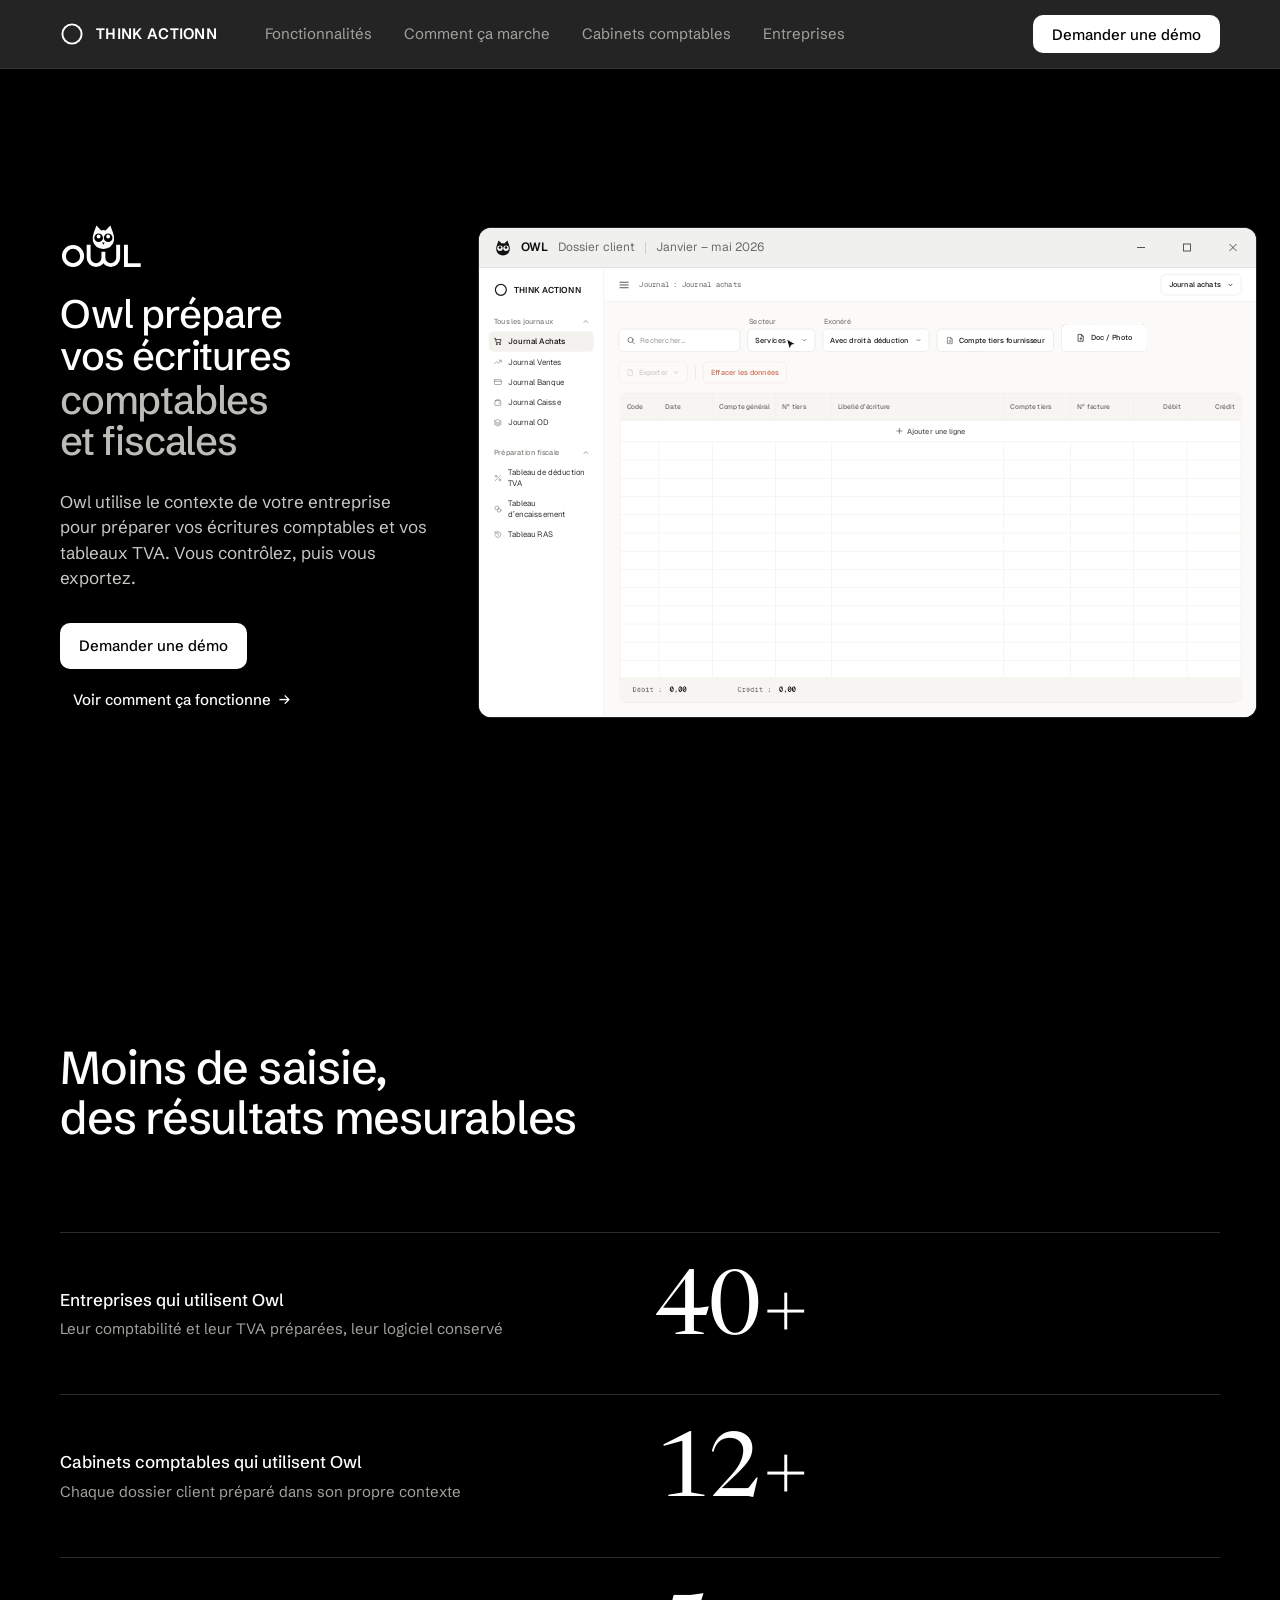
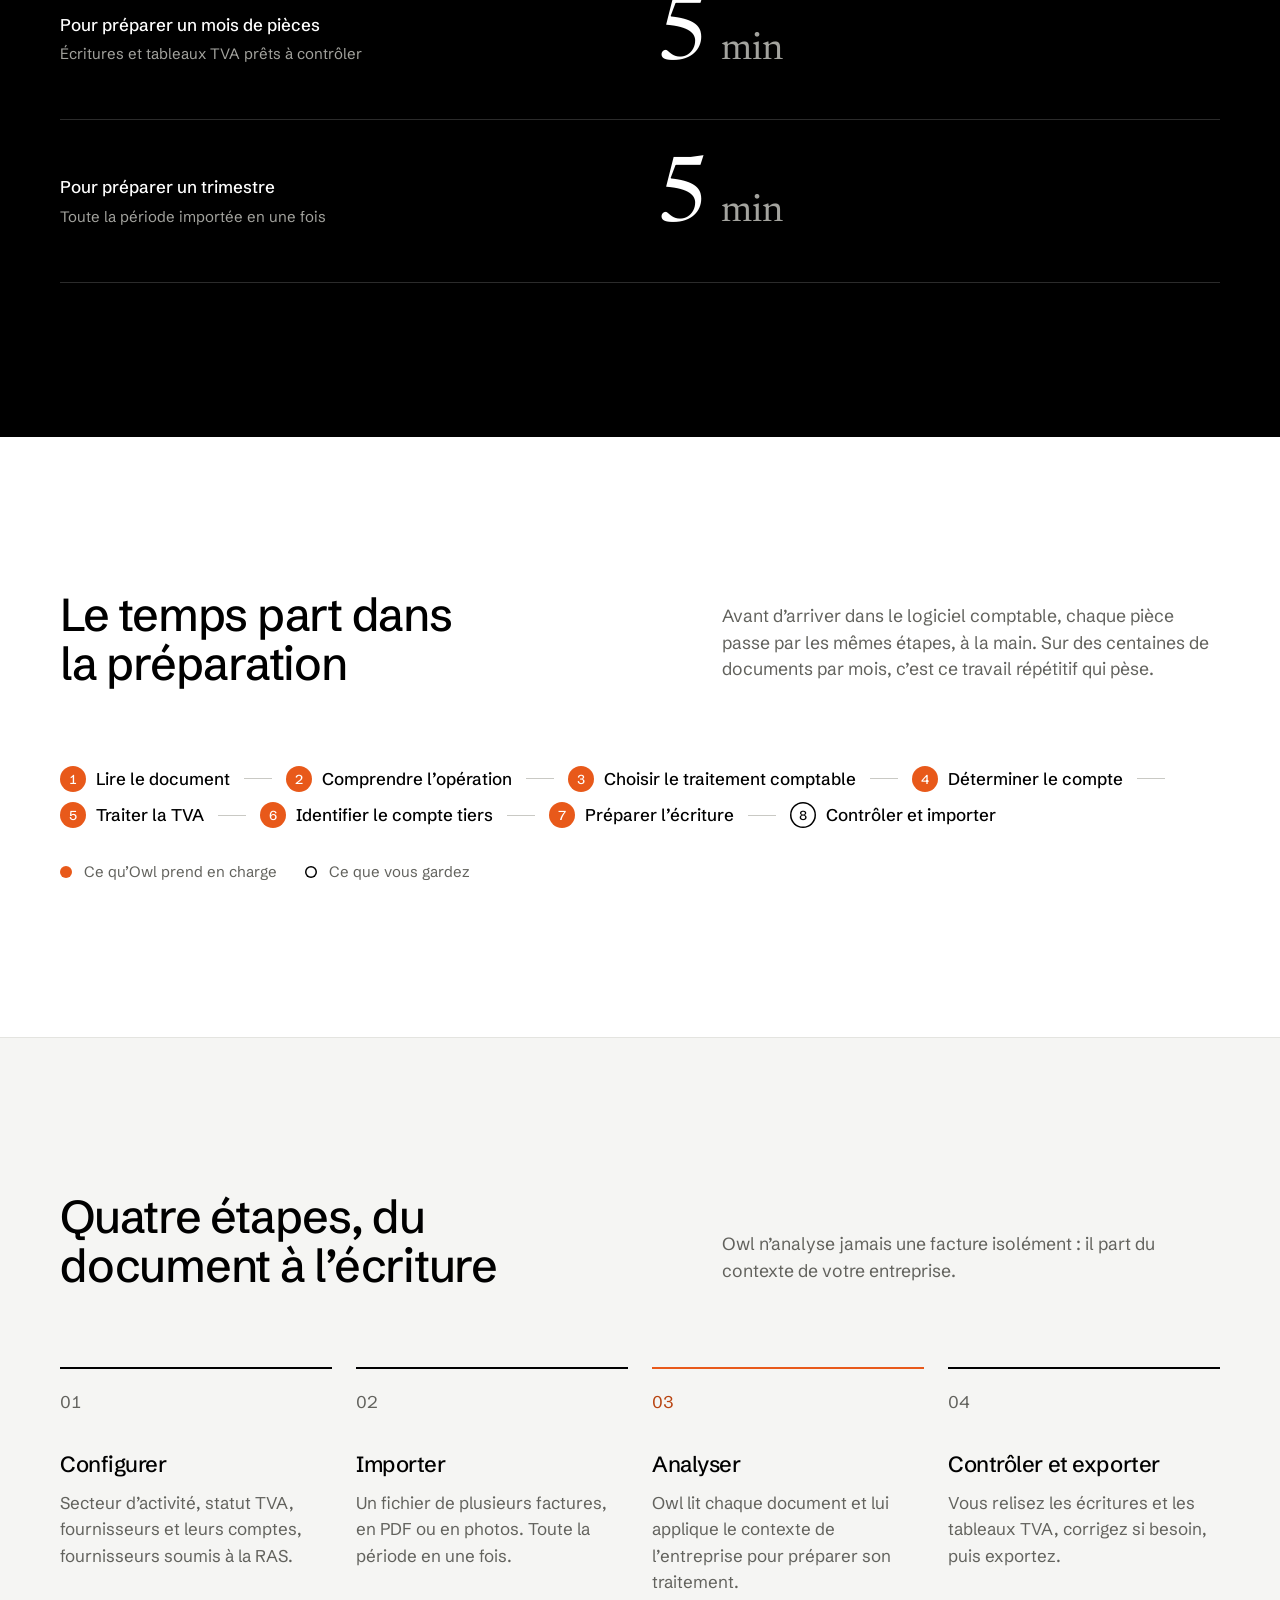
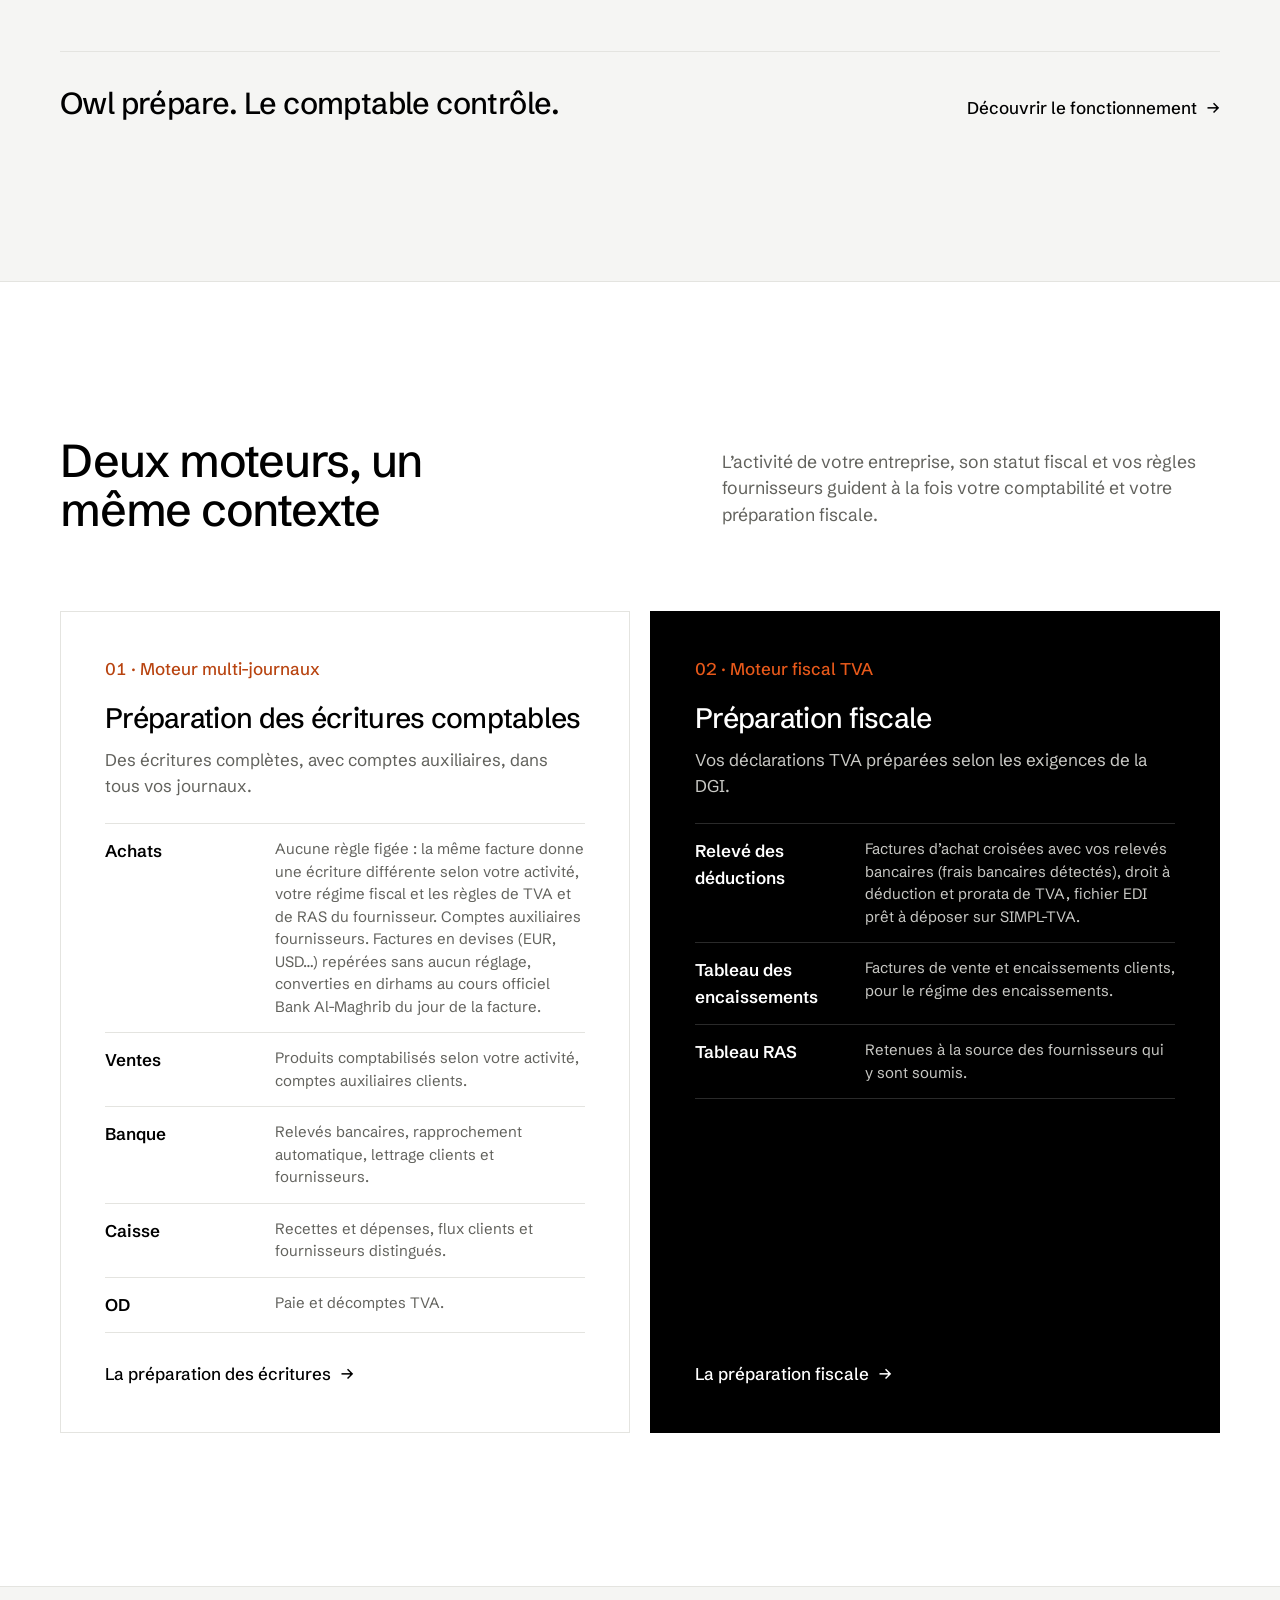
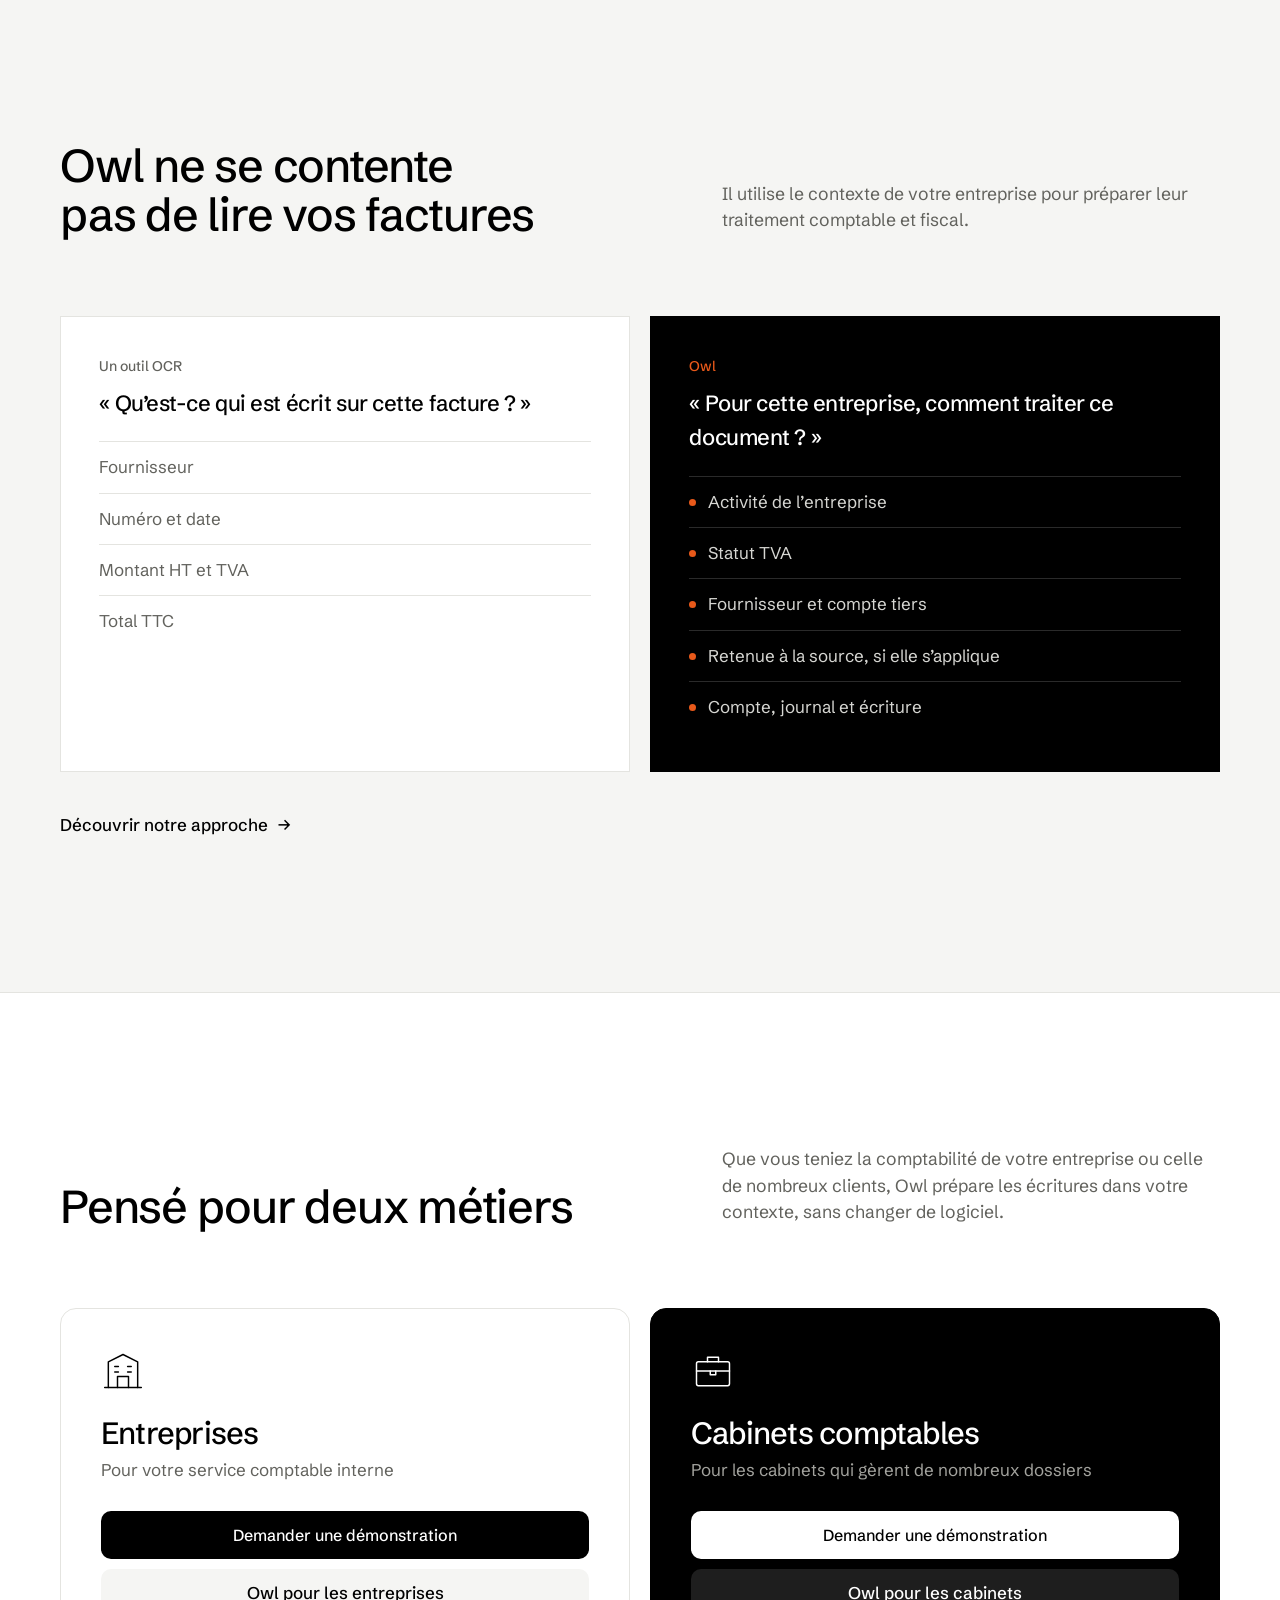
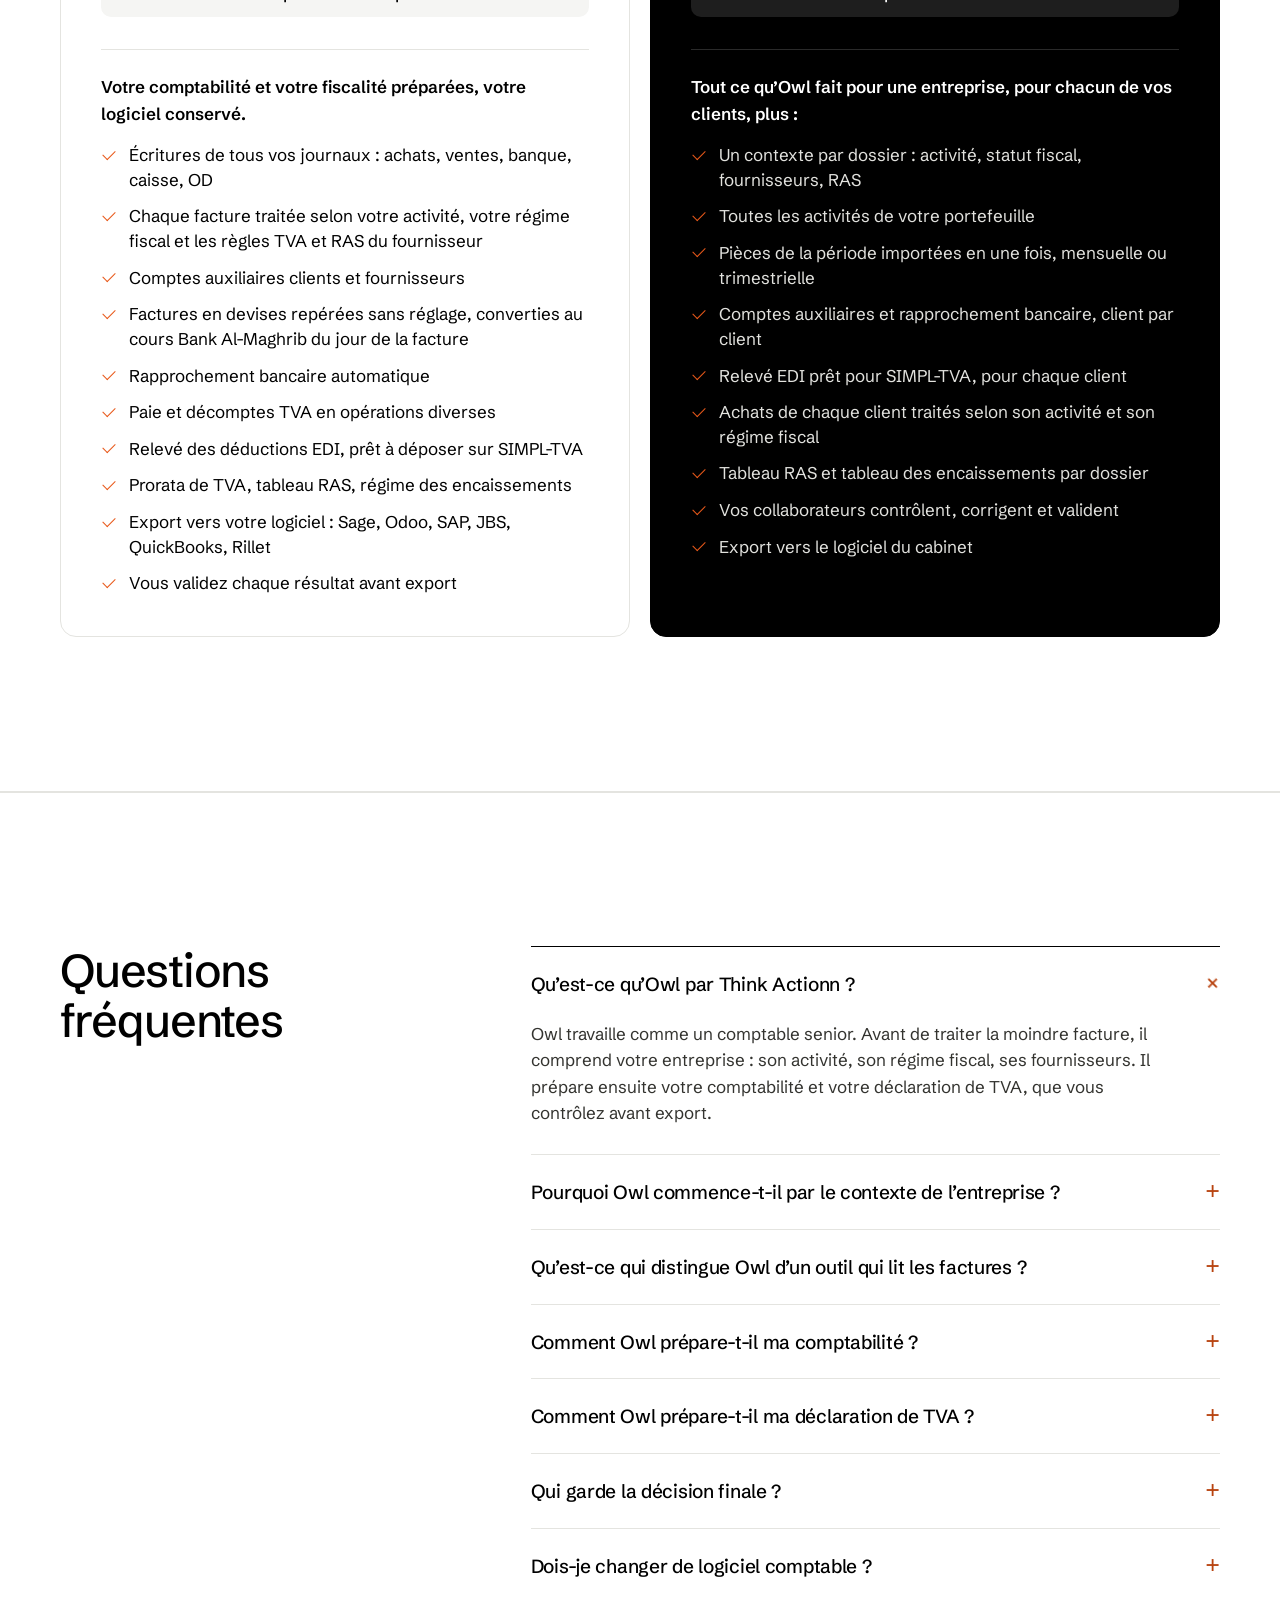
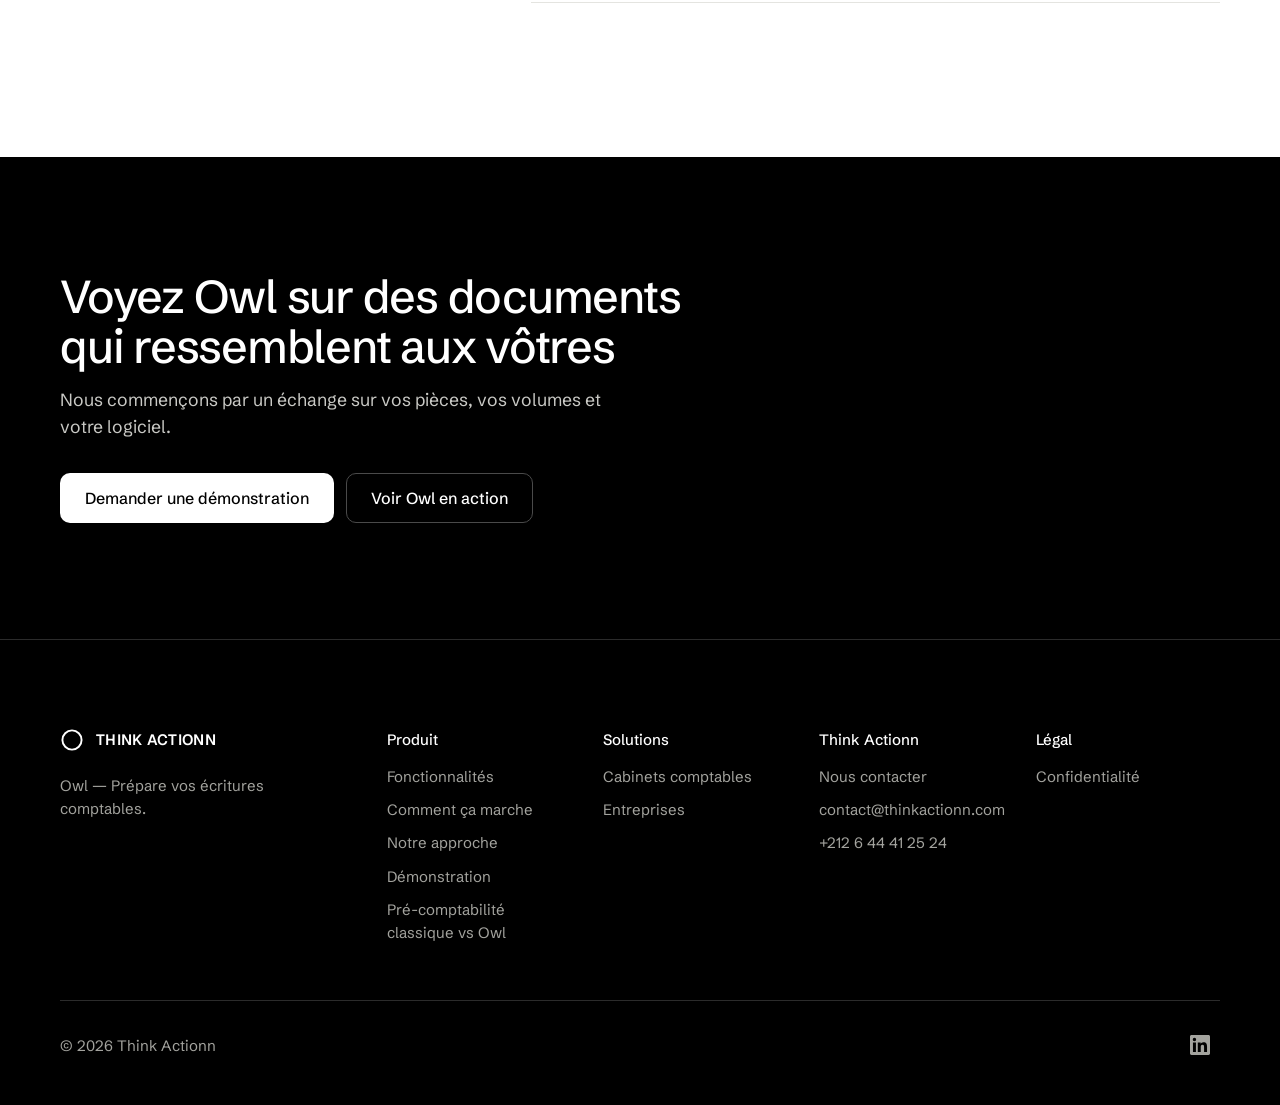
==== commit 0d2baa63: "Chiffres : retrait des lignes journaux, états TVA et logiciels Co-Authored-By: Claude Opus 5.5 <nore" ====
--- a/index.html
+++ b/index.html
@@ -233,9 +233,6 @@
           <div data-reveal><dt>Cabinets comptables qui utilisent Owl</dt><dd><span class="stats__d">Chaque dossier client préparé dans son propre contexte</span><span class="stats__n">12+</span></dd></div>
           <div data-reveal><dt>Pour préparer un mois de pièces</dt><dd><span class="stats__d">Écritures et tableaux TVA prêts à contrôler</span><span class="stats__n">5<small>&nbsp;min</small></span></dd></div>
           <div data-reveal><dt>Pour préparer un trimestre</dt><dd><span class="stats__d">Toute la période importée en une fois</span><span class="stats__n">5<small>&nbsp;min</small></span></dd></div>
-          <div data-reveal><dt>Journaux préparés</dt><dd><span class="stats__d">Achats, ventes, banque, caisse et opérations diverses</span><span class="stats__n">5</span></dd></div>
-          <div data-reveal><dt>États TVA préparés</dt><dd><span class="stats__d">Tableau de déduction, tableau RAS, tableau d’encaissement, relevé EDI</span><span class="stats__n">4</span></dd></div>
-          <div data-reveal><dt>Logiciels comptables pris en charge à l’export</dt><dd><span class="stats__d">Sage, Odoo, SAP, JBS, QuickBooks et Rillet</span><span class="stats__n">6</span></dd></div>
         </dl>
       </div>
     </section>
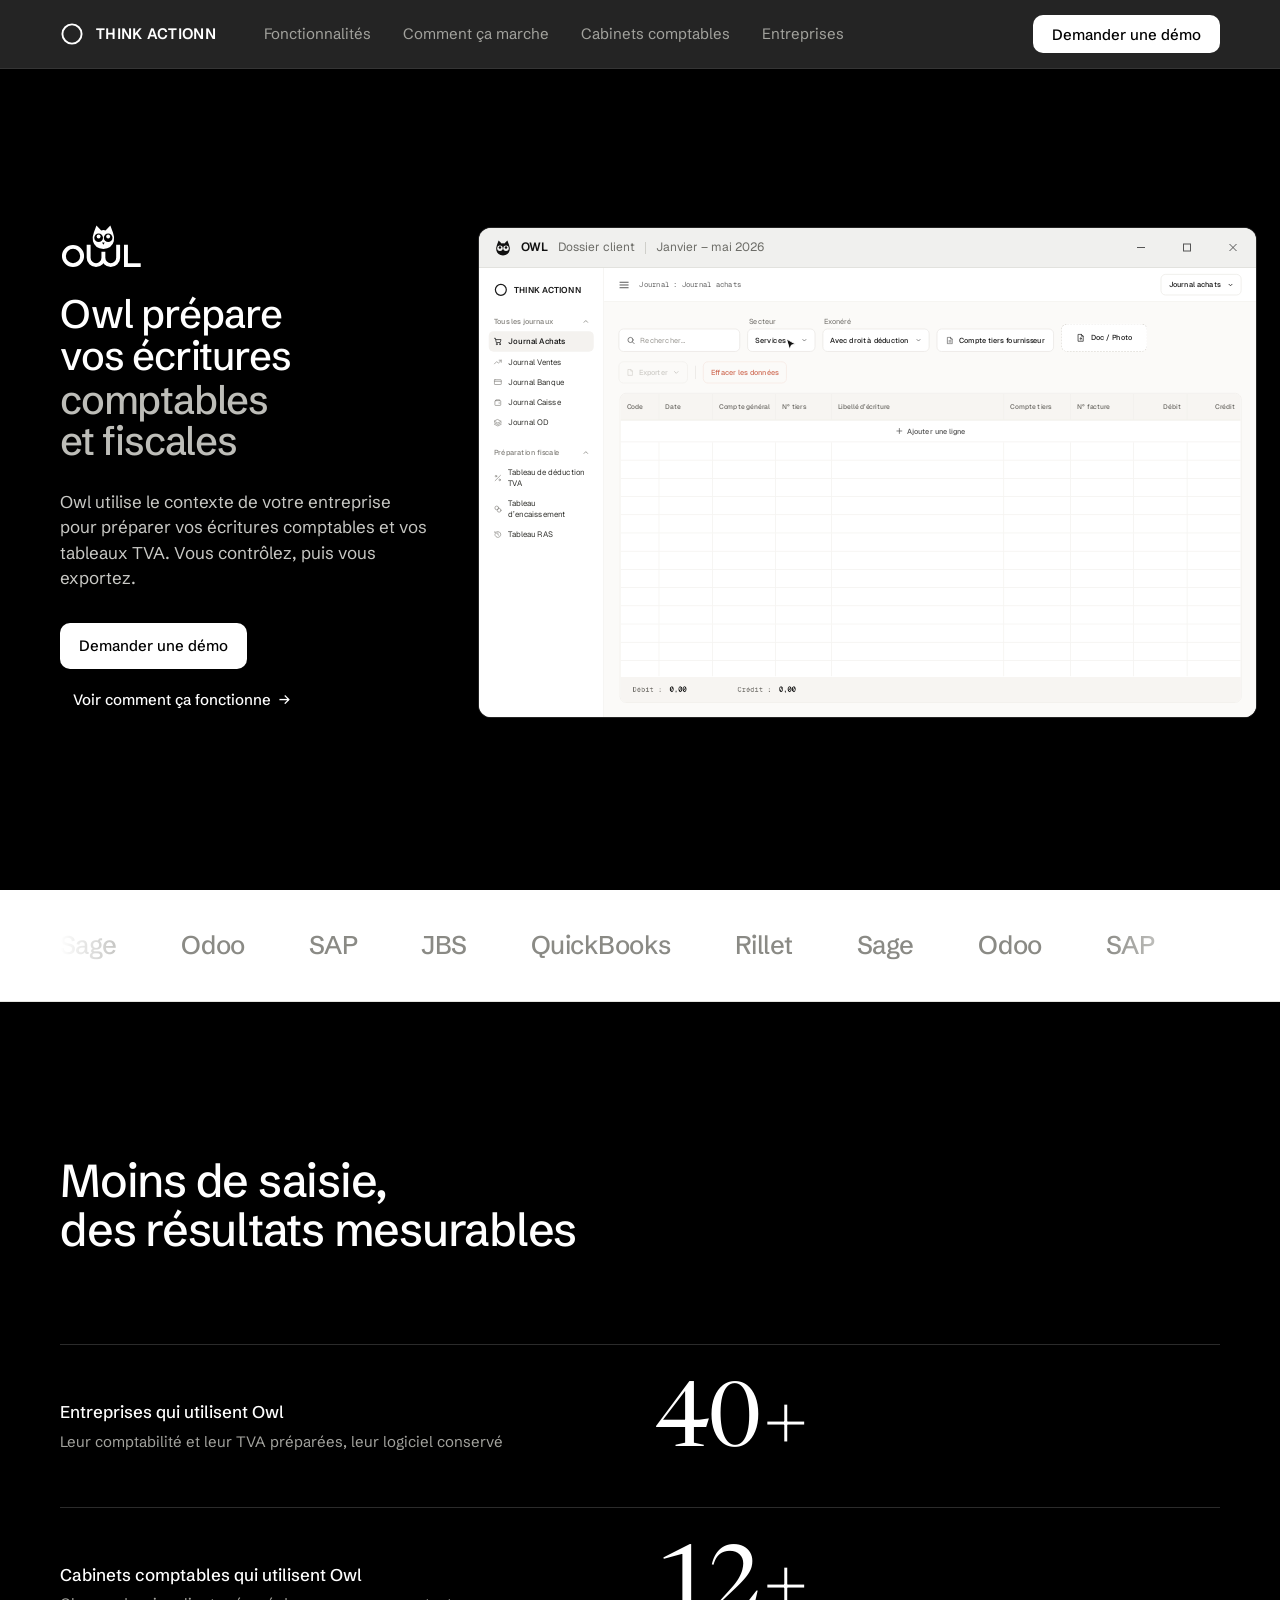
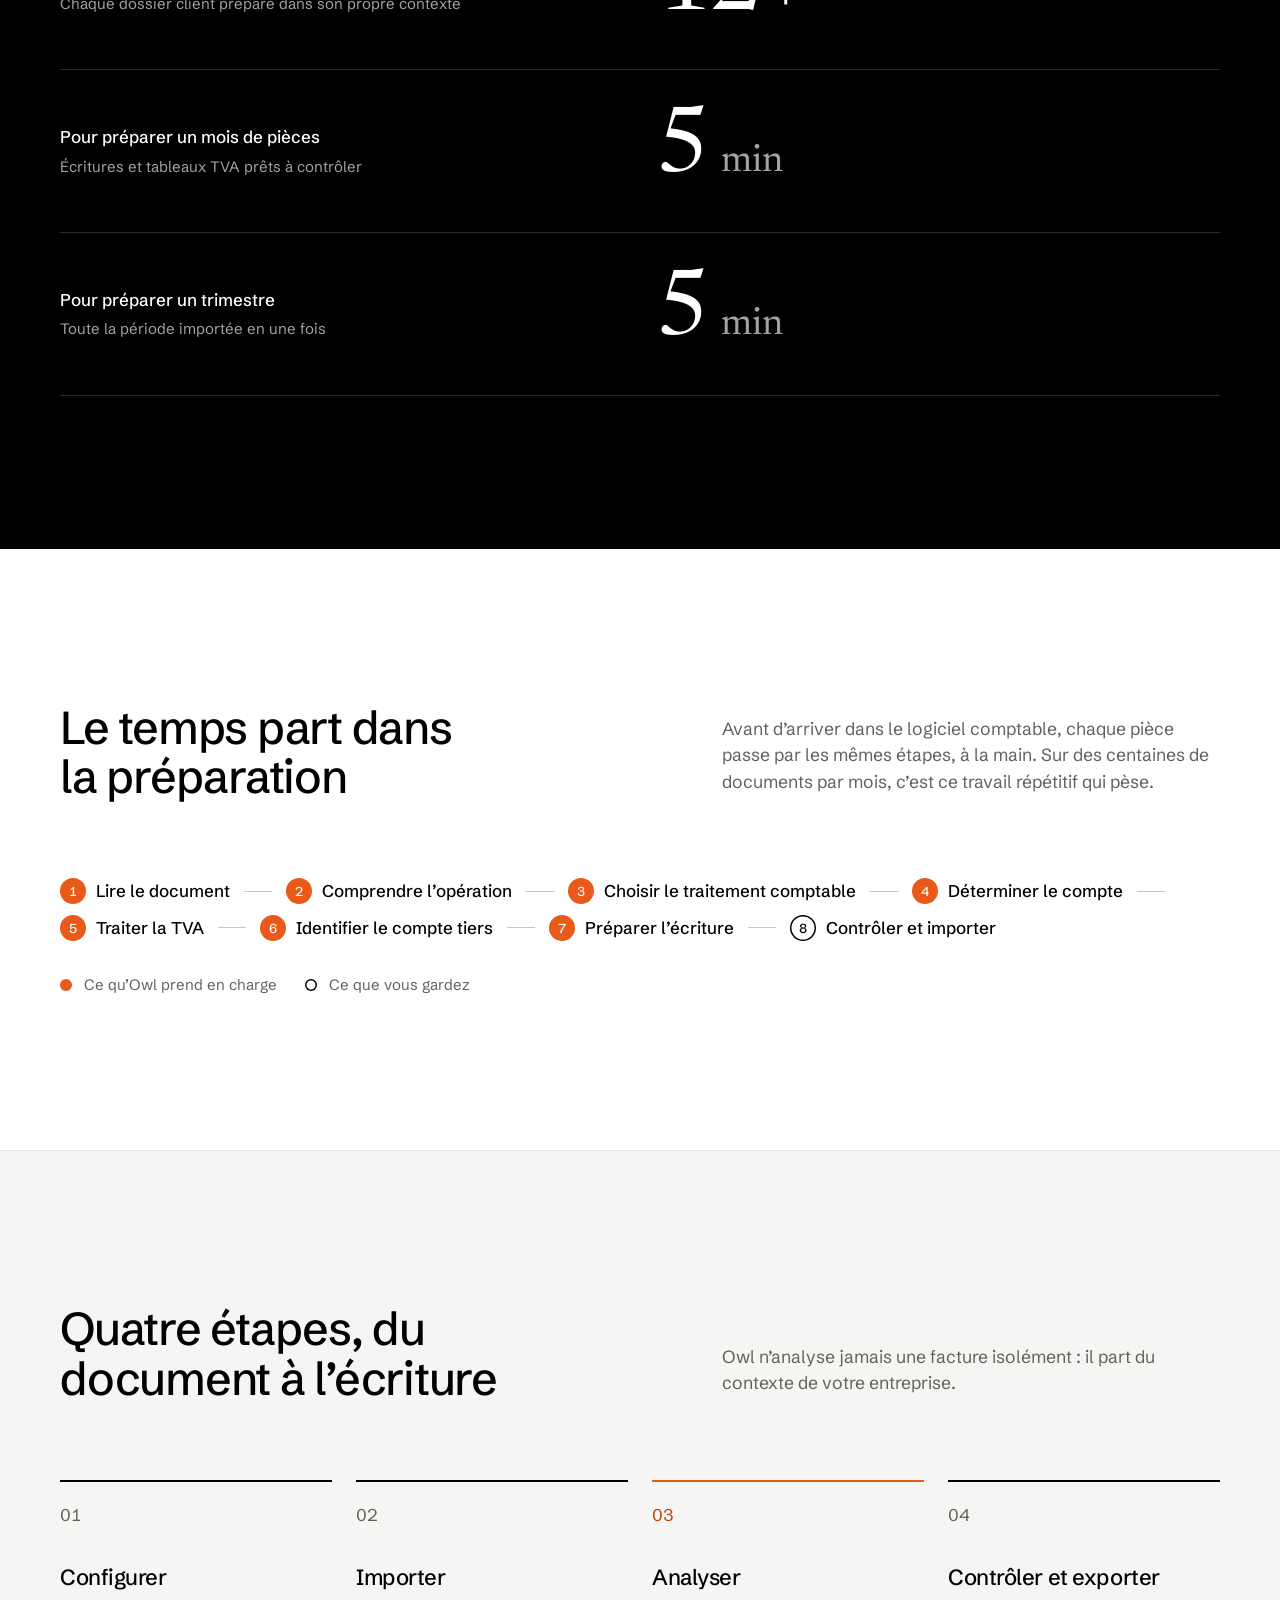
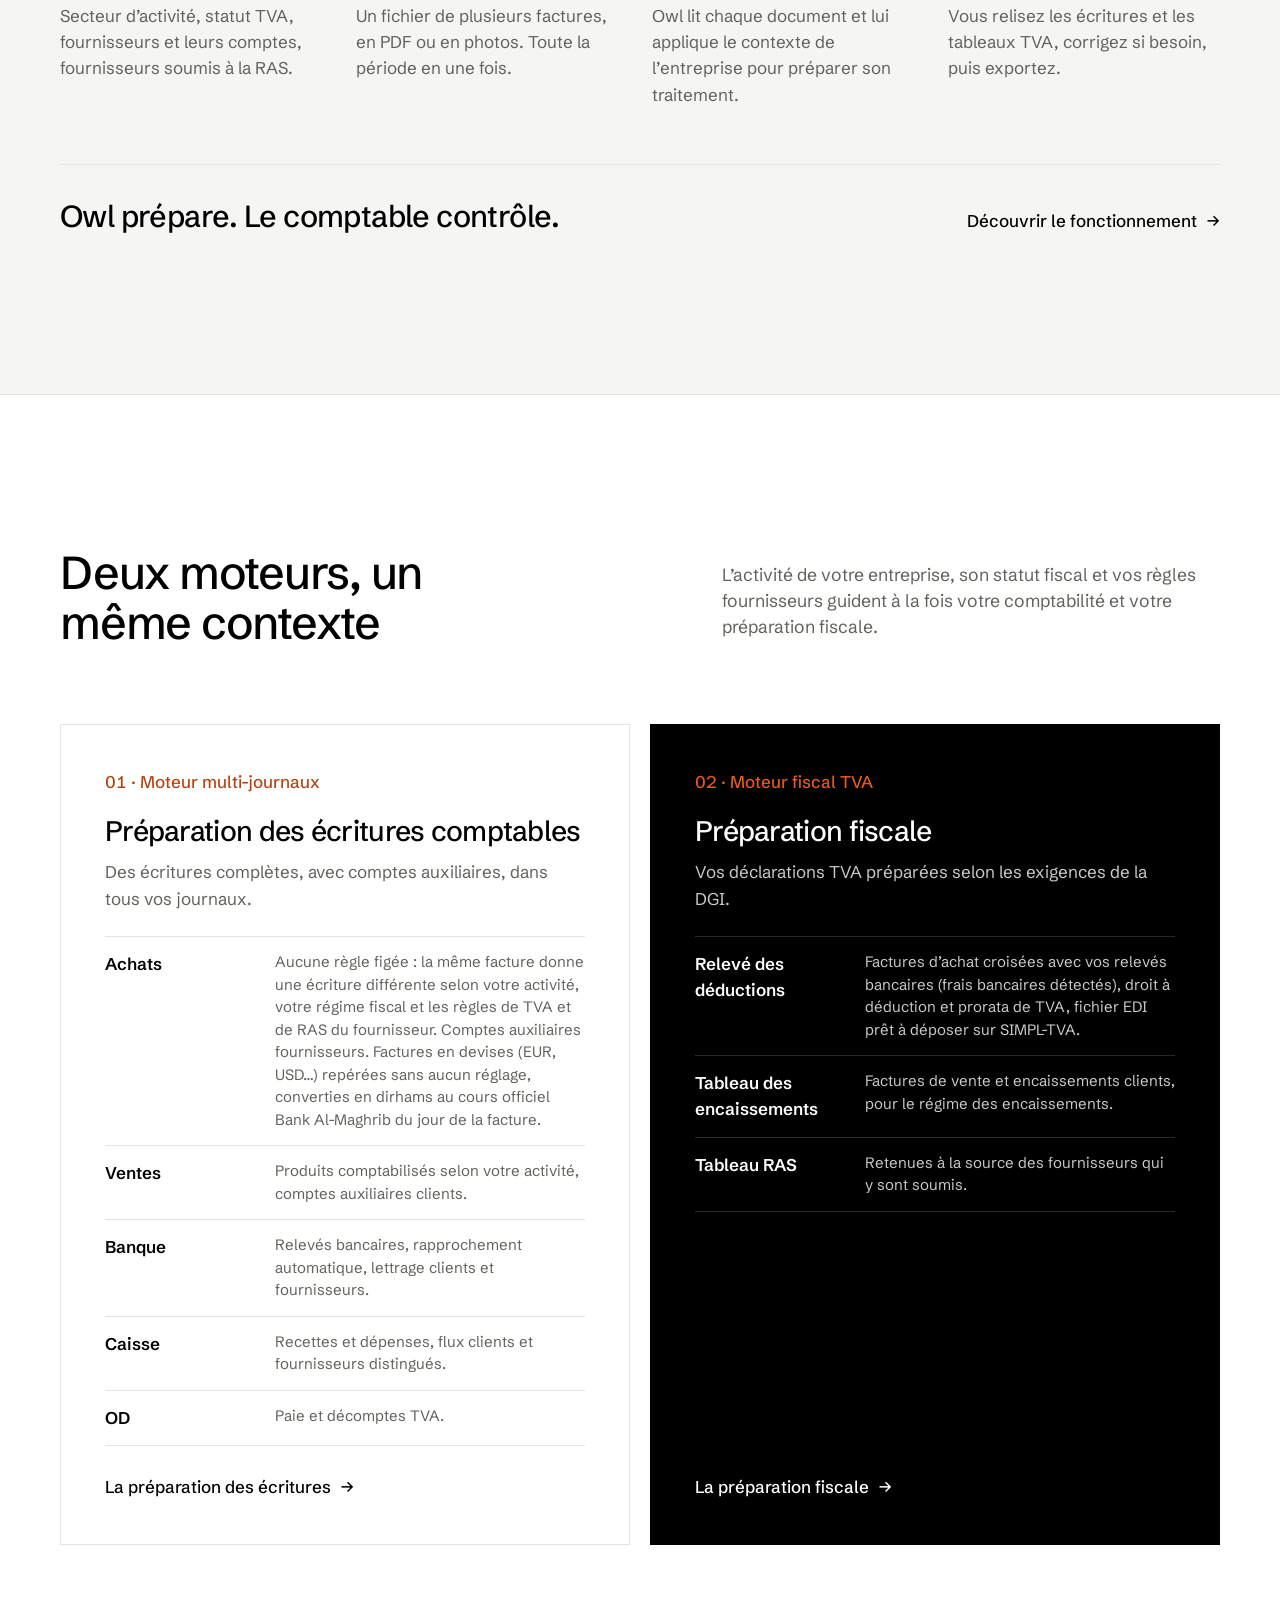
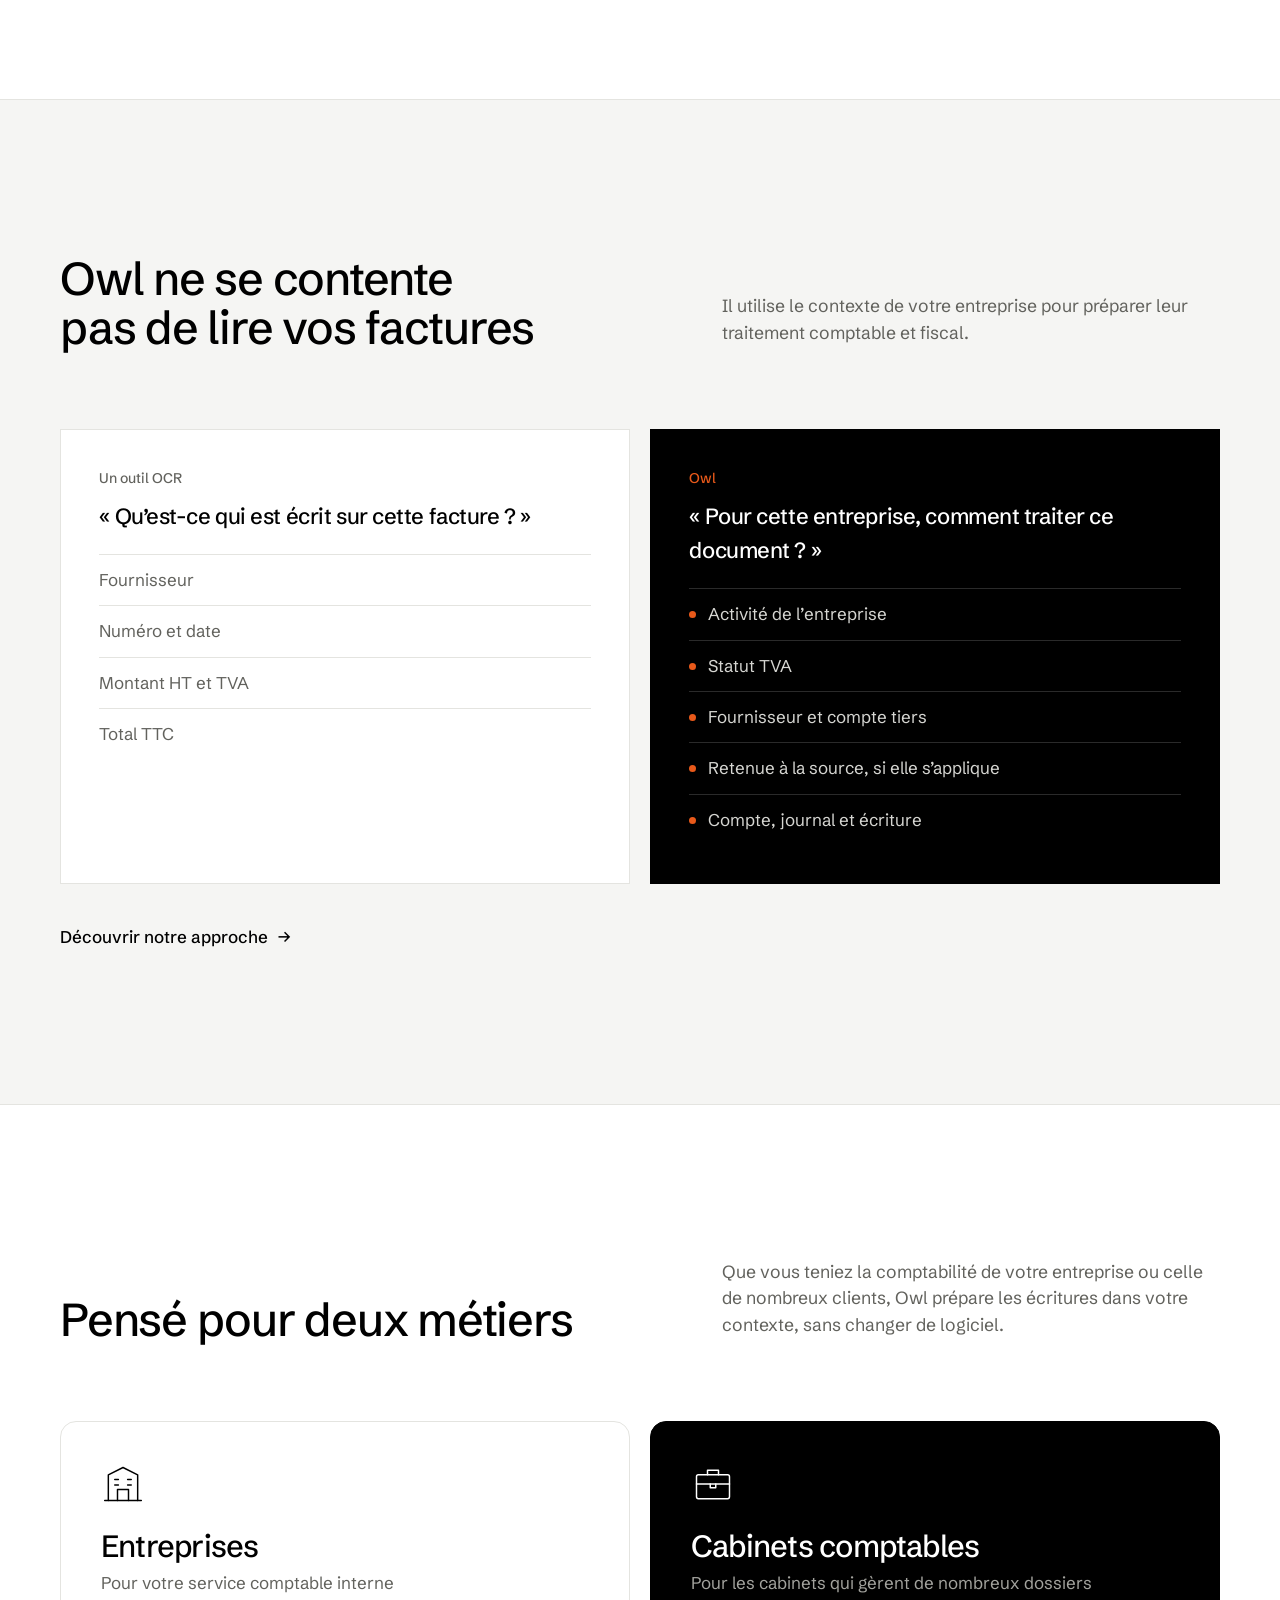
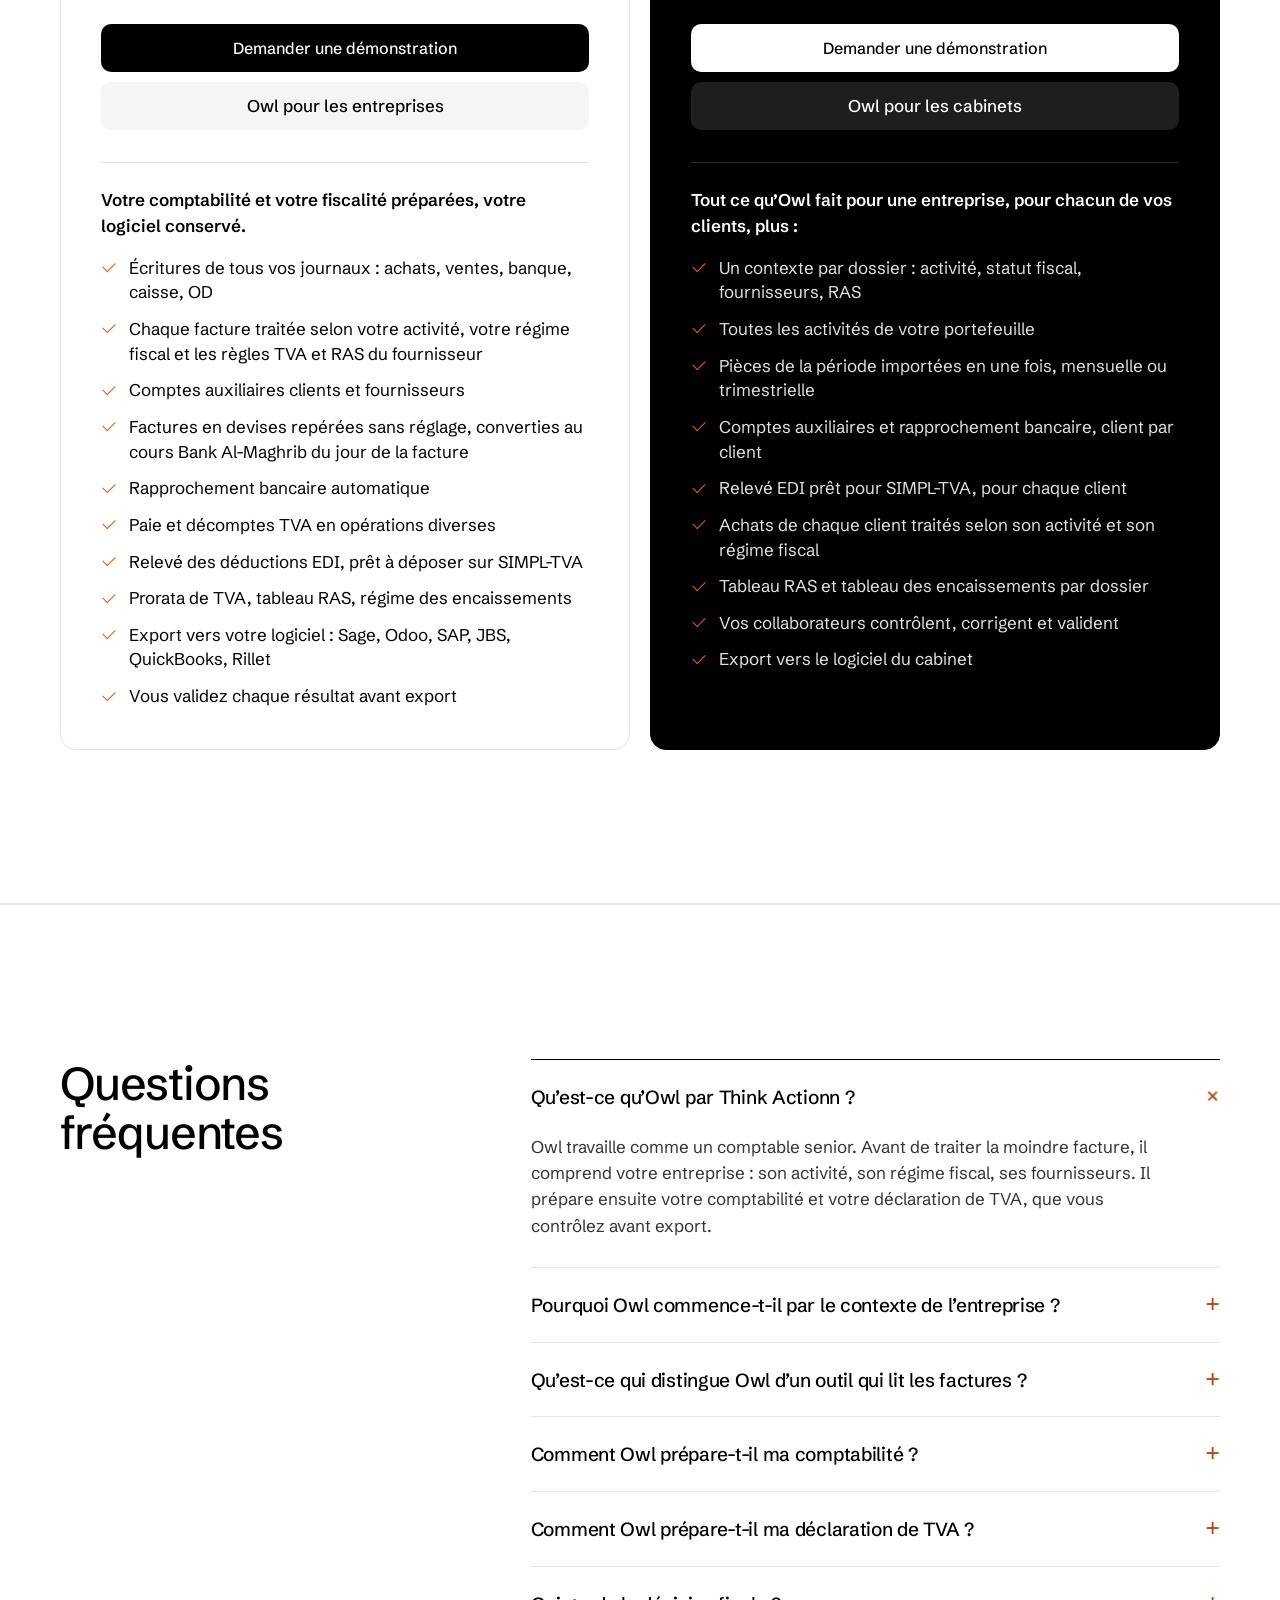
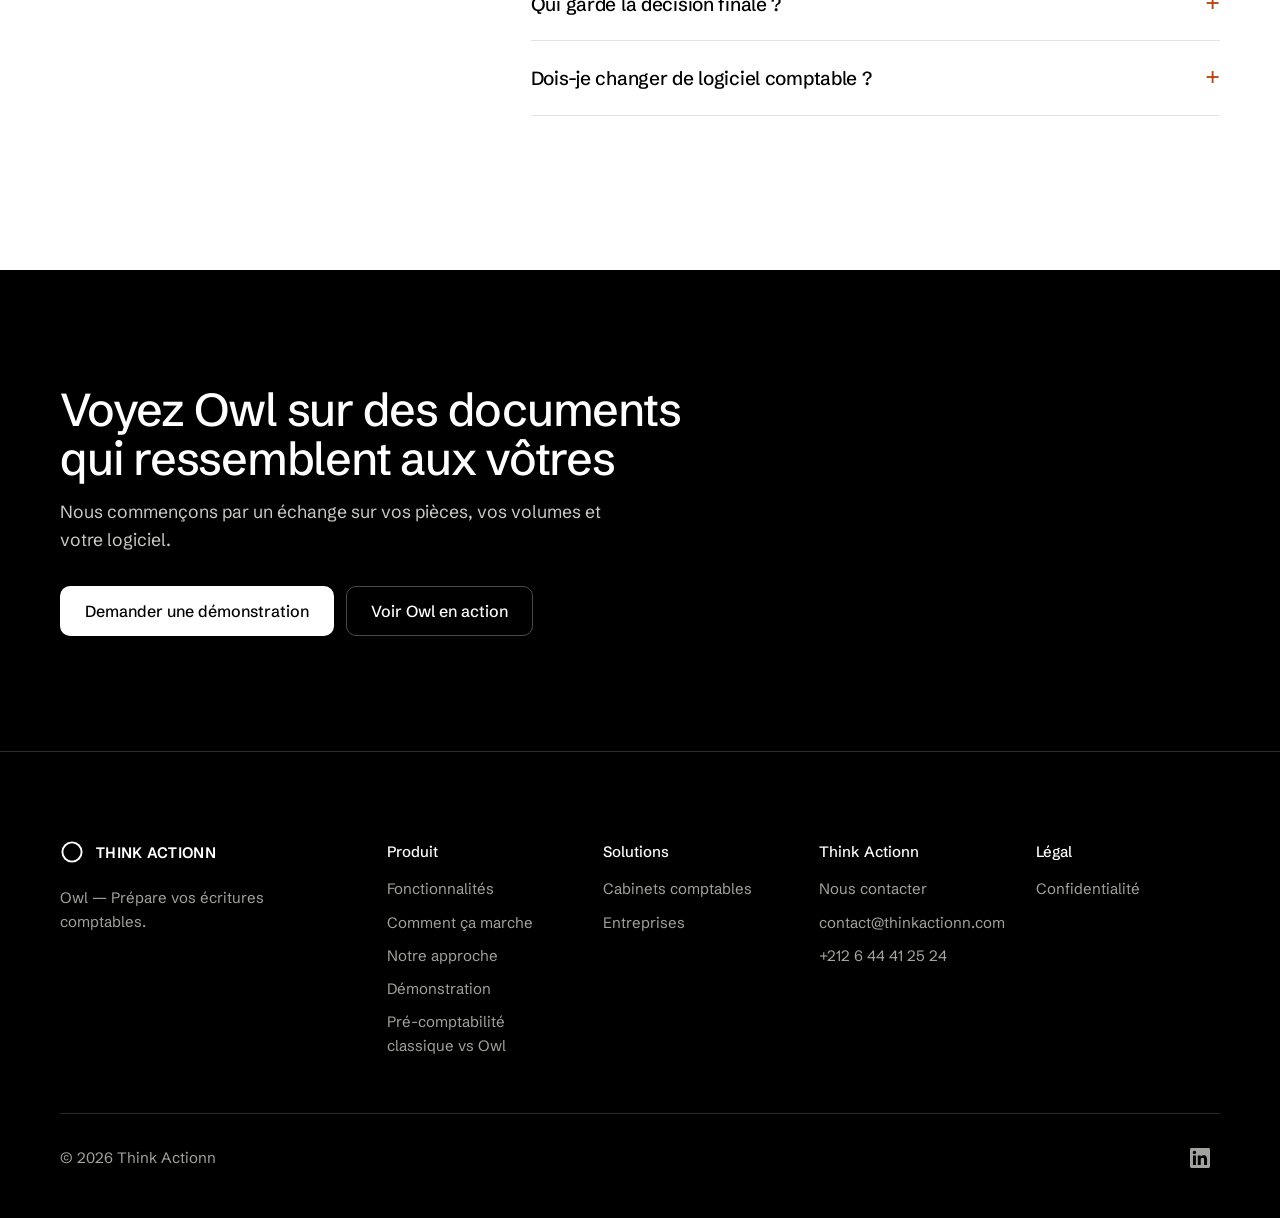
==== commit 021085e9: "Logo Think Actionn fixe, bande des logiciels qui défile - Logo Think Actionn : toutes les animations" ====
--- a/index.html
+++ b/index.html
@@ -39,8 +39,8 @@
 
   <header class="nav" id="top">
     <div class="wrap nav__inner">
-      <a class="brand brand--live" href="/" aria-label="Think Actionn, accueil">
-        <svg class="brand__mark" viewBox="0 0 24 24" aria-hidden="true"><circle cx="12" cy="12" r="9.6"/><circle class="brand__pupil" cx="12" cy="12" r="3.4"/></svg>
+      <a class="brand" href="/" aria-label="Think Actionn, accueil">
+        <svg class="brand__mark" viewBox="0 0 24 24" aria-hidden="true"><circle cx="12" cy="12" r="9.6"/></svg>
         <span class="brand__name">THINK ACTIONN</span>
       </a>
       <nav class="nav__links" id="nav-menu" aria-label="Navigation principale">
@@ -223,6 +223,20 @@
       </div>
     </section>
 
+
+    <!-- COMPATIBLE SOFTWARE (scrolling) -->
+    <section class="softwares" aria-label="Logiciels compatibles">
+      <div class="wrap softwares__inner">
+        <div class="marquee">
+          <ul class="marquee__track">
+            <li>Sage</li><li>Odoo</li><li>SAP</li><li>JBS</li><li>QuickBooks</li><li>Rillet</li>
+          </ul>
+          <ul class="marquee__track" aria-hidden="true">
+            <li>Sage</li><li>Odoo</li><li>SAP</li><li>JBS</li><li>QuickBooks</li><li>Rillet</li>
+          </ul>
+        </div>
+      </div>
+    </section>
 
     <!-- OWL IN FIGURES (facts stated elsewhere on the site; add usage figures once measured) -->
     <section class="stats" aria-labelledby="stats-title">
--- a/styles.css
+++ b/styles.css
@@ -745,12 +745,22 @@
 .softwares { border-bottom: 1px solid var(--line); padding: 36px 0; }
 .softwares__inner { display: block; }
 .softwares__title { color: var(--stone); font-size: .9375rem; line-height: 1.4; }
-.marquee { display: block; }
-.marquee__track { display: flex; flex-wrap: wrap; align-items: center; justify-content: space-between; gap: 16px 48px; }
+.marquee {
+  display: flex; overflow: hidden; user-select: none;
+  -webkit-mask-image: linear-gradient(to right, transparent, #000 10%, #000 90%, transparent);
+          mask-image: linear-gradient(to right, transparent, #000 10%, #000 90%, transparent);
+}
+.marquee__track { display: flex; flex: none; align-items: center; gap: 64px; padding-right: 64px; animation: marquee 30s linear infinite; }
+.marquee:hover .marquee__track { animation-play-state: paused; }
 .marquee__track li { white-space: nowrap; font-size: clamp(1.25rem, 2vw, 1.625rem); font-weight: 500; letter-spacing: -0.02em; color: #8a8a85; transition: color .15s var(--ease); }
 .marquee__track li:hover { color: var(--ink); }
-.marquee__track li.marquee__more { font-weight: 400; }
-@media (max-width: 760px) { .marquee__track { justify-content: flex-start; gap: 12px 32px; } }
+@keyframes marquee { to { transform: translateX(-100%); } }
+@media (max-width: 760px) { .marquee__track { gap: 40px; padding-right: 40px; animation-duration: 22s; } }
+@media (prefers-reduced-motion: reduce) {
+  .marquee { -webkit-mask-image: none; mask-image: none; }
+  .marquee__track { flex-wrap: wrap; row-gap: 12px; animation: none; }
+  .marquee__track[aria-hidden="true"] { display: none; }
+}
 @media (max-width: 760px) { .softwares__inner { grid-template-columns: minmax(0, 1fr); } .softwares__title br { display: none; } }
 .journals__intro { margin-top: 16px; padding-bottom: 4px; color: var(--ink); font-weight: 500; }
 
@@ -1077,20 +1087,6 @@
 .social svg { width: 20px; height: 20px; fill: currentColor; }
 @media (max-width: 1060px) { .footer__grid { grid-template-columns: repeat(2, minmax(0, 1fr)); } }
 
-/* ---------- Animated wordmark (nav) ---------- */
-.brand--live .brand__mark circle:first-child { stroke-dasharray: 61; stroke-dashoffset: 0; }
-.brand--live .brand__name { display: inline-block; }
-.js .brand--live .brand__mark circle:first-child { stroke-dashoffset: 61; animation: brand-draw .9s var(--ease) .1s forwards; }
-.js .brand--live .brand__name { clip-path: inset(0 100% 0 0); transform: translateX(-6px); animation: brand-reveal .7s var(--ease) .55s forwards; }
-@keyframes brand-draw { to { stroke-dashoffset: 0; } }
-@keyframes brand-reveal { to { clip-path: inset(0 0 0 0); transform: none; } }
-.brand--live:hover .brand__mark circle:first-child { animation: brand-redraw .8s var(--ease); }
-@keyframes brand-redraw { from { stroke-dashoffset: 61; } to { stroke-dashoffset: 0; } }
-@media (prefers-reduced-motion: reduce) {
-  .js .brand--live .brand__mark circle:first-child, .js .brand--live .brand__name { animation: none; stroke-dashoffset: 0; clip-path: none; transform: none; }
-}
-
-
 /* ---------- Home hero: text left, the whole live app right ---------- */
 @media (min-width: 1100px) {
   .hero--split { padding: clamp(40px, 5vw, 72px) 0 clamp(56px, 6vw, 88px); }
@@ -1129,25 +1125,6 @@
   .stats__list dt { align-self: start; }
 }
 
-/* ---------- Nav logo: the circle is an owl eye that looks at the pointer ---------- */
-.brand__mark .brand__pupil { fill: currentColor; stroke: none; transform: translate(var(--px, 0px), var(--py, 0px)); transition: transform .25s var(--ease); }
-.js .brand--live .brand__pupil { opacity: 0; animation: pupil-in .4s var(--ease) .9s forwards; }
-@keyframes pupil-in { from { opacity: 0; transform: scale(.2); transform-origin: 12px 12px; } to { opacity: 1; } }
-.brand--live .brand__mark circle:first-child { transform: rotate(-90deg); transform-origin: center; }
-@media (prefers-reduced-motion: reduce) {
-  .hero--split .window { transform: none !important; }
-  .js .brand--live .brand__pupil { animation: none; opacity: 1; }
-}
-
-/* ---------- Company name keeps moving: letters ripple, the eye blinks and looks around ---------- */
-.brand--live .brand__name .ch { display: inline-block; white-space: pre; animation: ch-wave 6s var(--ease) infinite; animation-delay: calc(1.8s + var(--i) * 45ms); }
-@keyframes ch-wave { 0%, 9%, 100% { transform: none; } 4% { transform: translateY(-3px); } }
-.brand--live .brand__mark { transform-origin: 50% 50%; animation: brand-blink 6s var(--ease) 3.2s infinite; }
-@keyframes brand-blink { 0%, 94%, 100% { transform: scaleY(1); } 96.5% { transform: scaleY(.12); } }
-.brand--live.is-idle .brand__pupil { animation: pupil-look 6s var(--ease) 1.4s infinite; }
-@keyframes pupil-look { 0%, 20%, 100% { transform: translate(0, 0); } 28%, 45% { transform: translate(-3px, 1px); } 53%, 72% { transform: translate(3px, 1px); } }
-.brand--live:hover .brand__name .ch { animation: ch-hover .5s var(--ease); animation-delay: calc(var(--i) * 30ms); }
-@keyframes ch-hover { 50% { transform: translateY(-3px); } }
-@media (prefers-reduced-motion: reduce) {
-  .brand--live .brand__name .ch, .brand--live .brand__mark, .brand--live.is-idle .brand__pupil { animation: none; }
-}
+/* the app stays still for visitors who reduce motion */
+@media (prefers-reduced-motion: reduce) { .hero--split .window { transform: none !important; } }
+
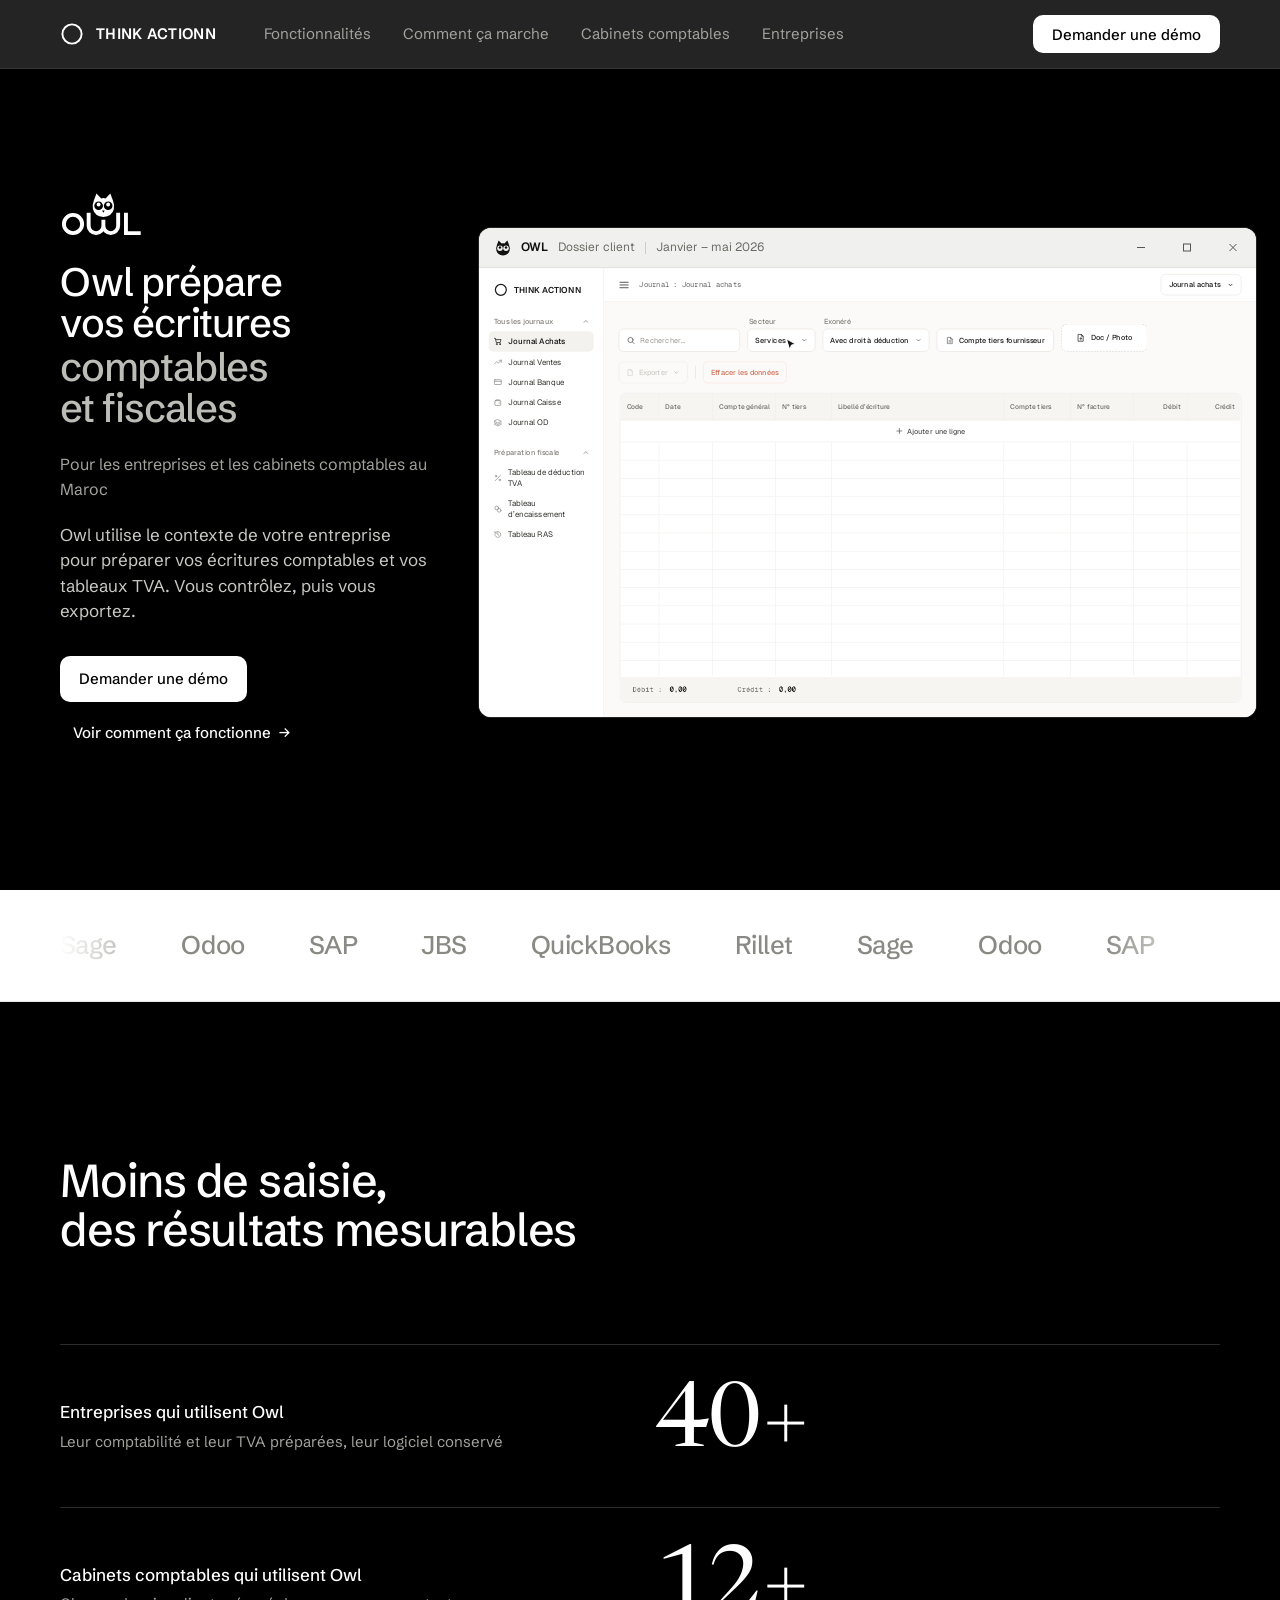
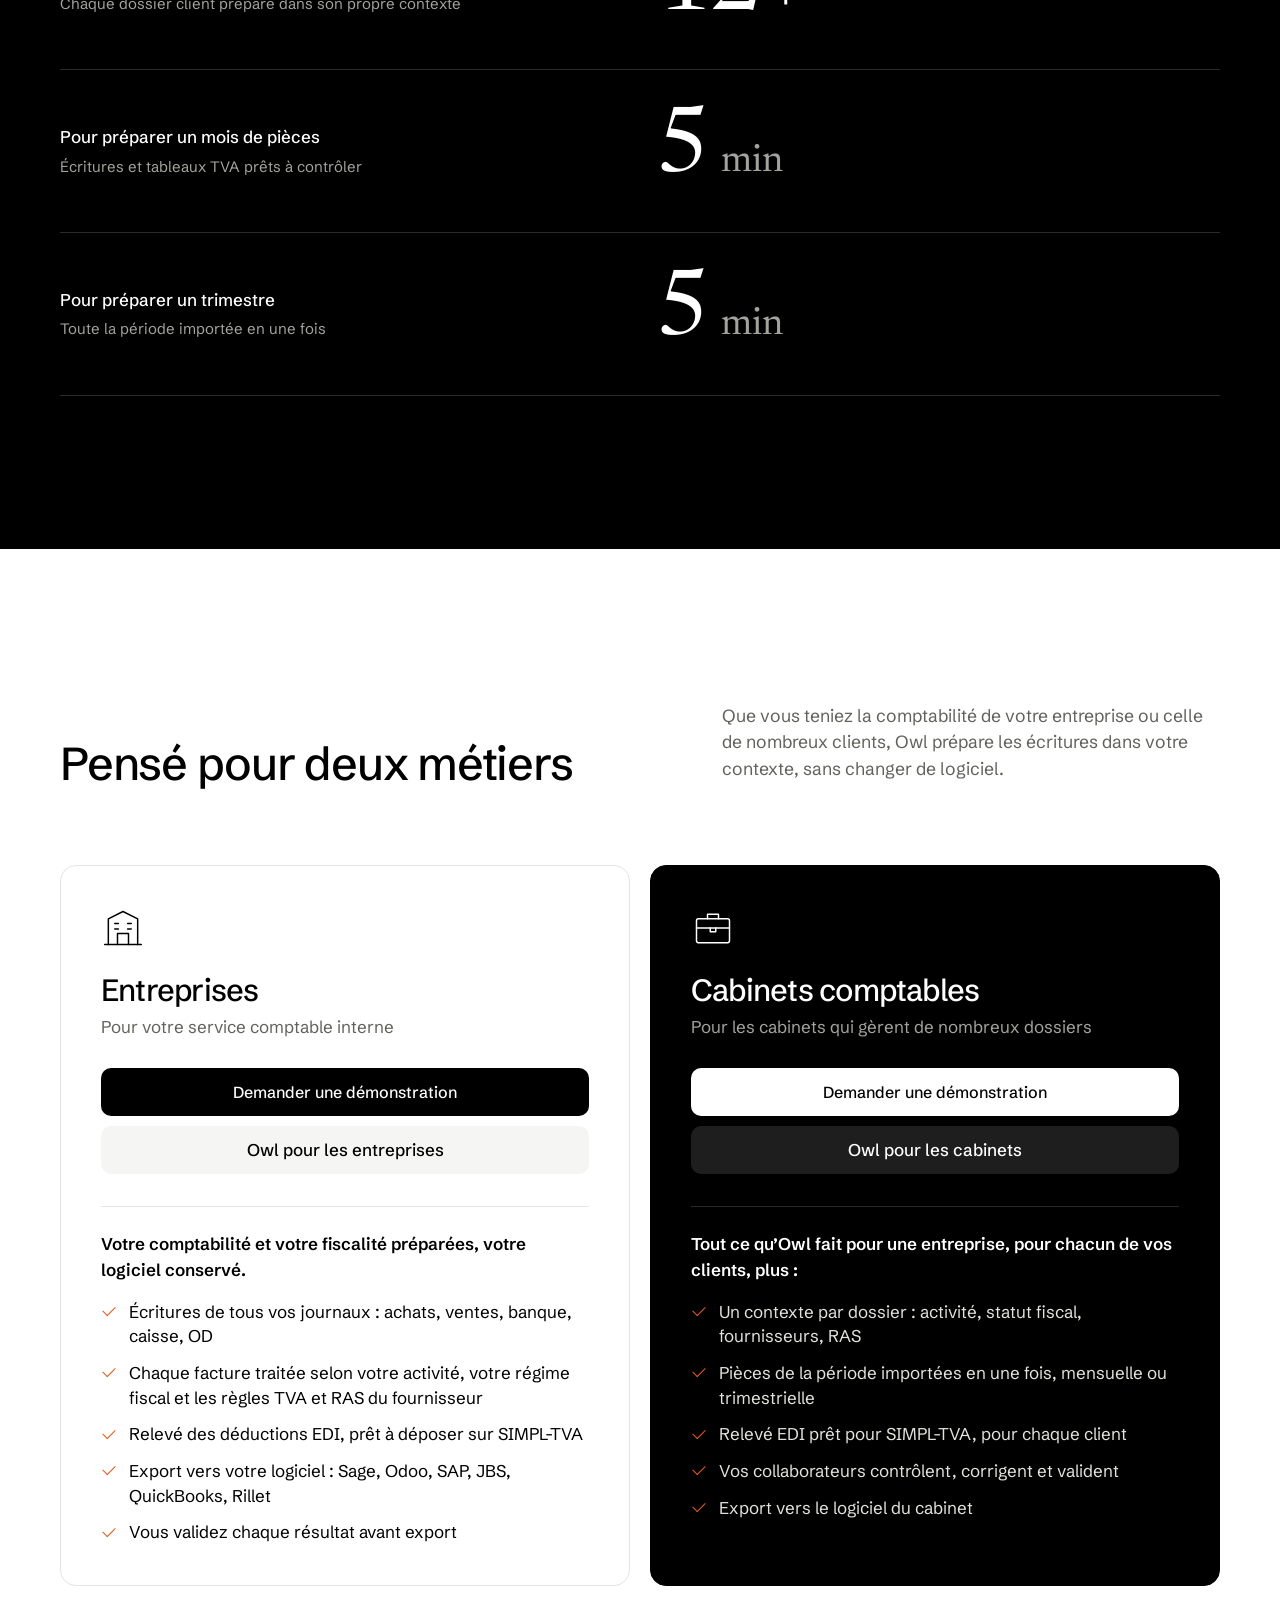
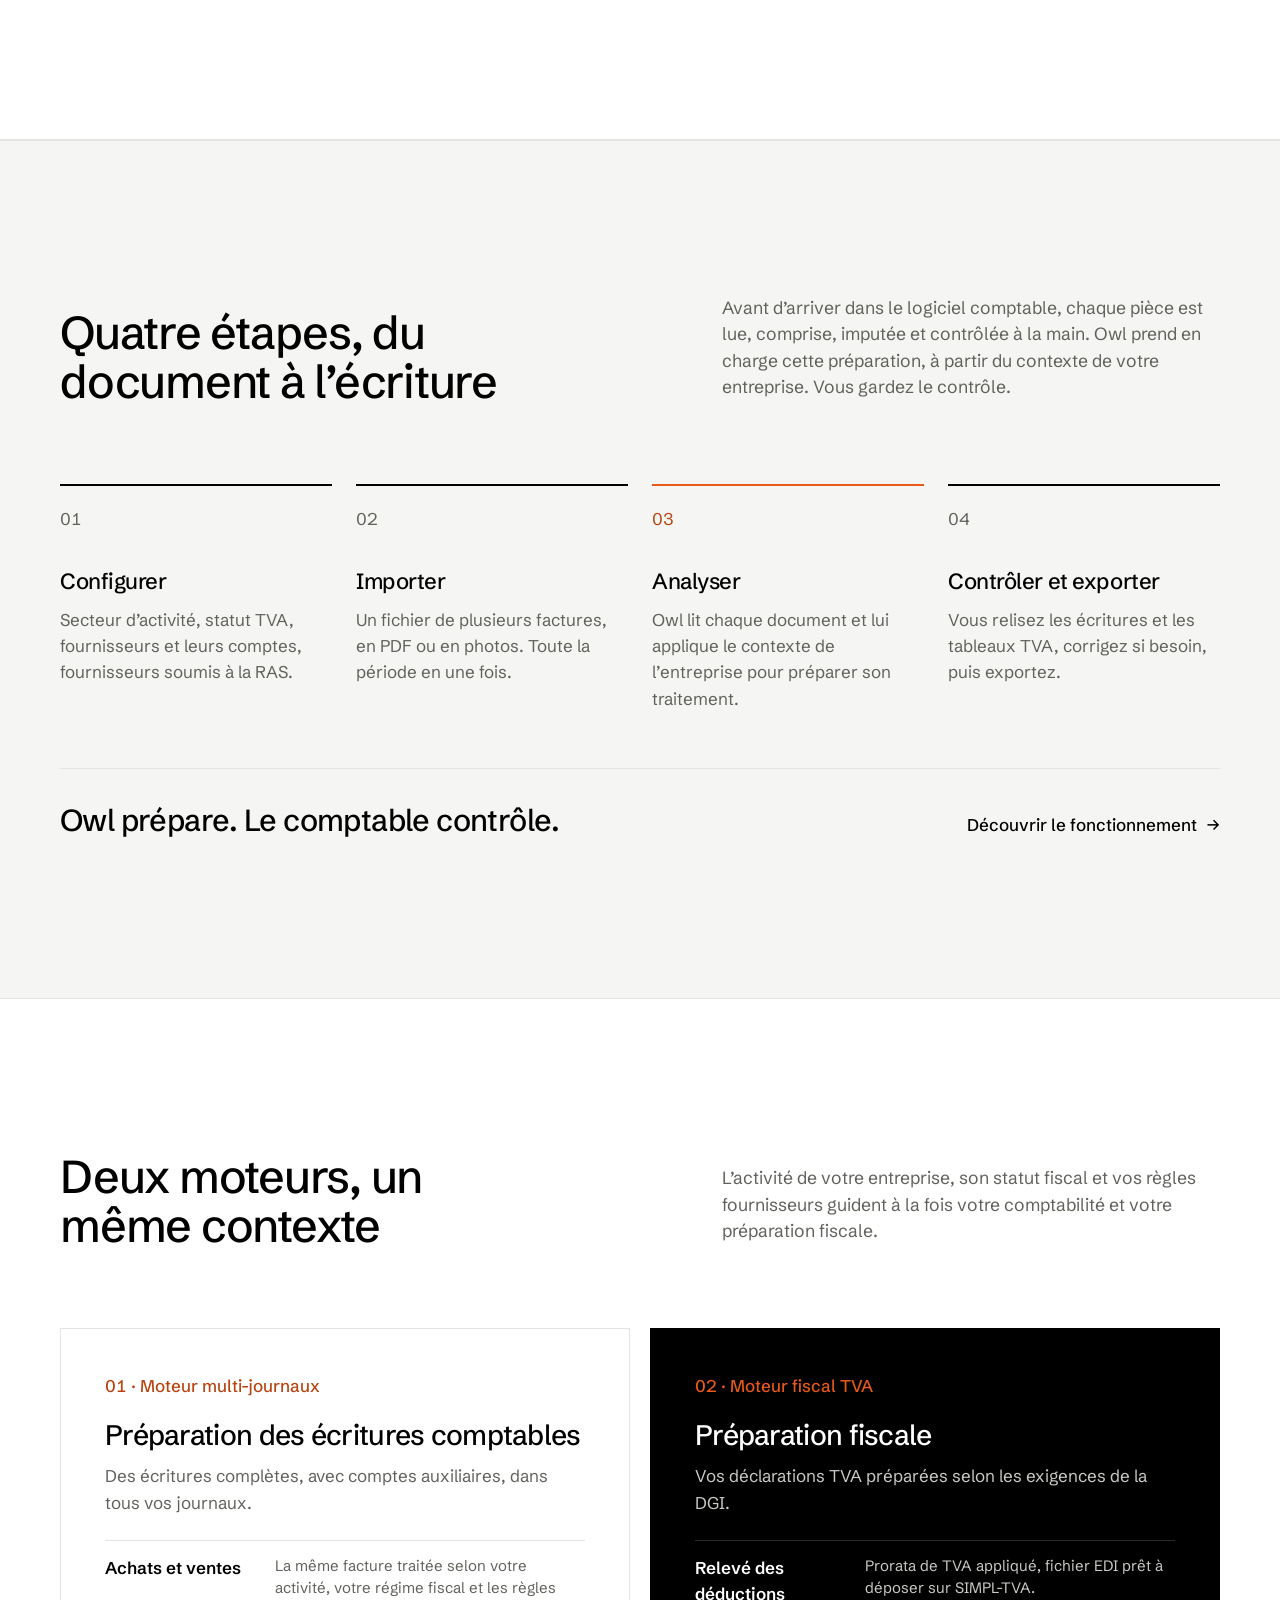
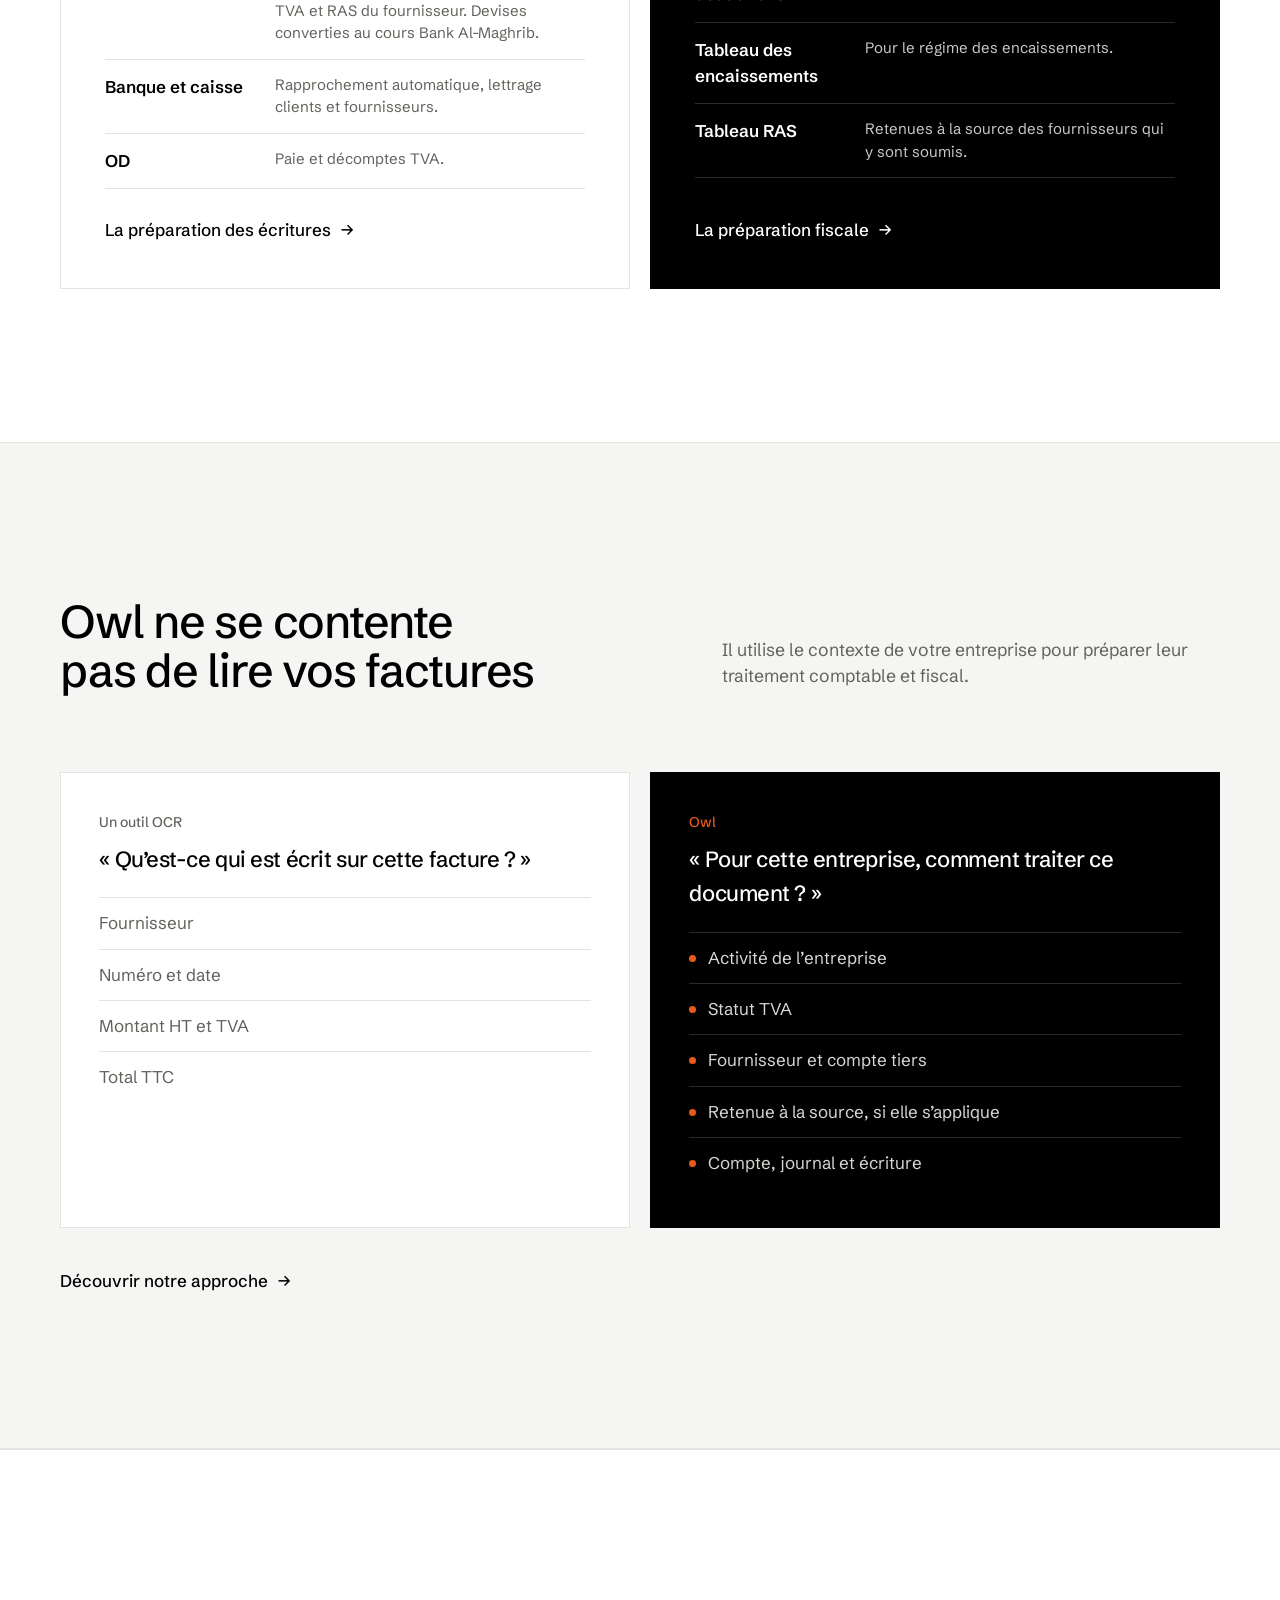
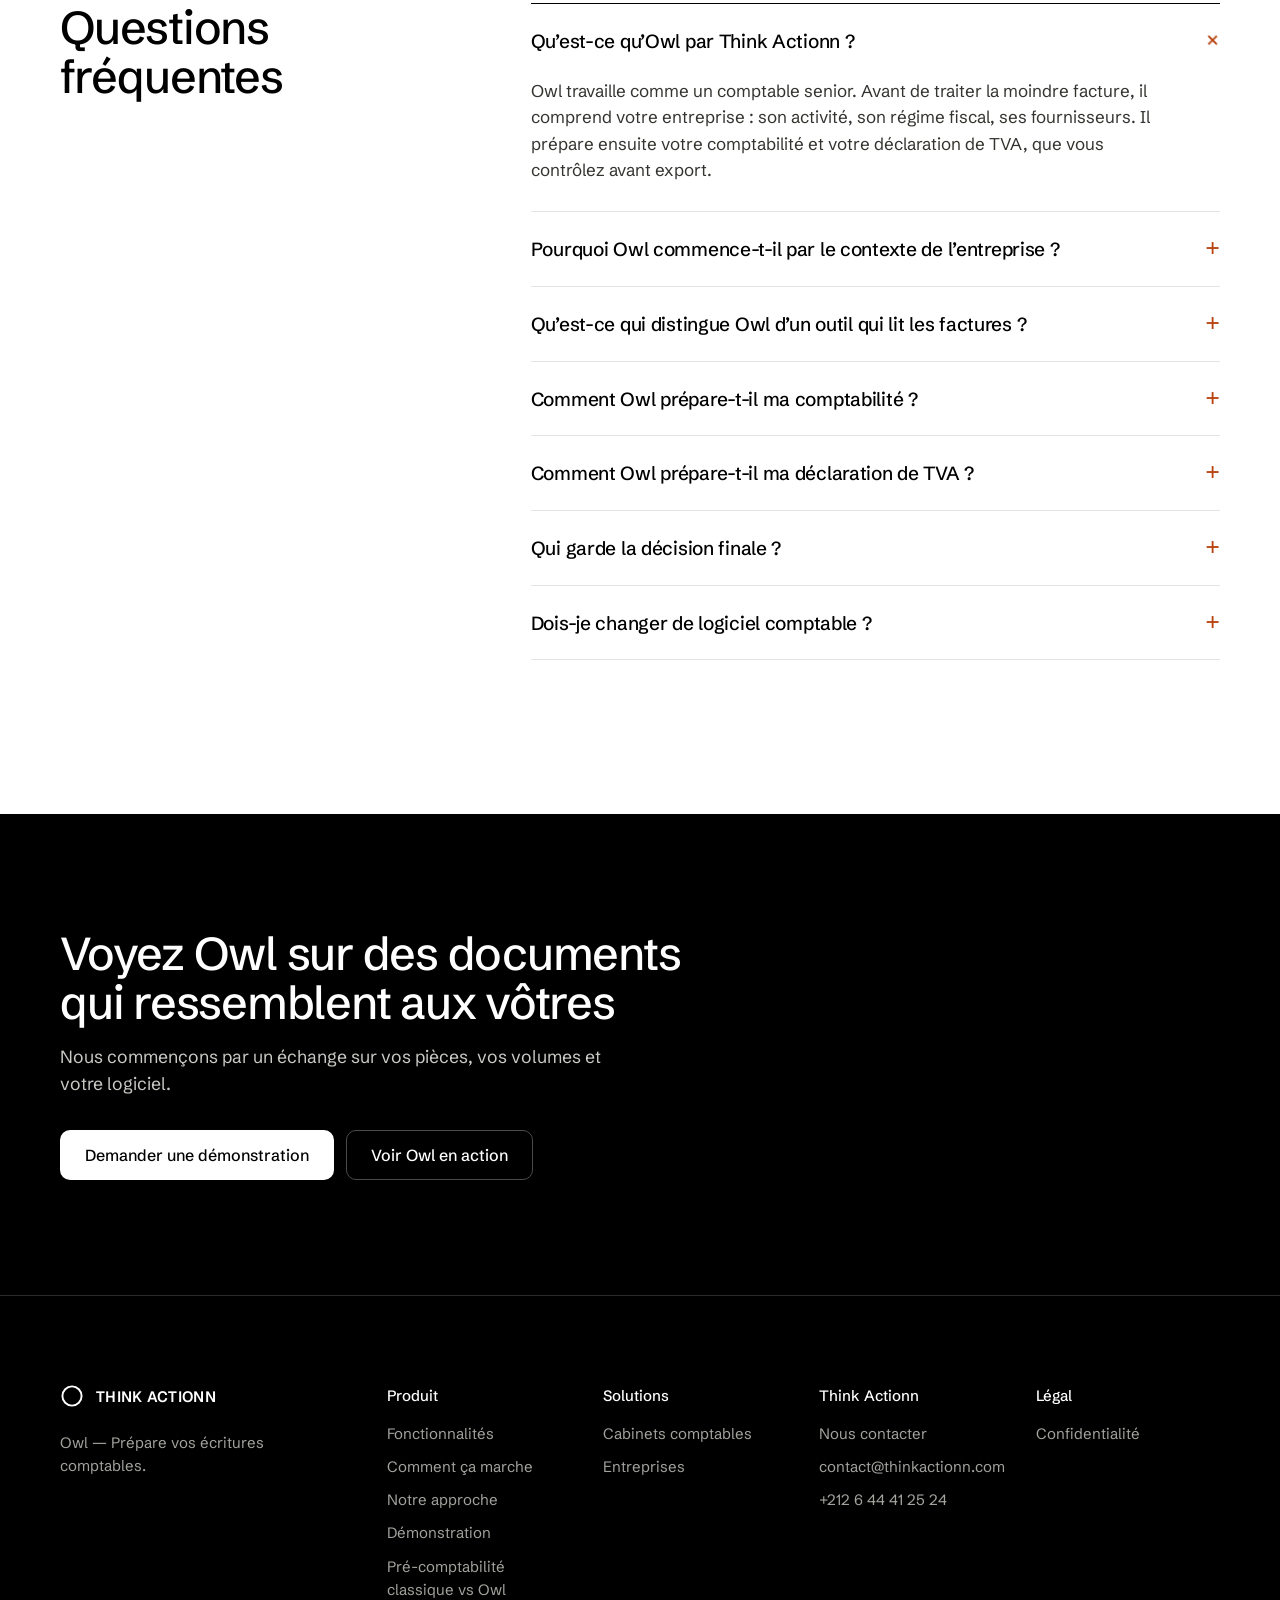
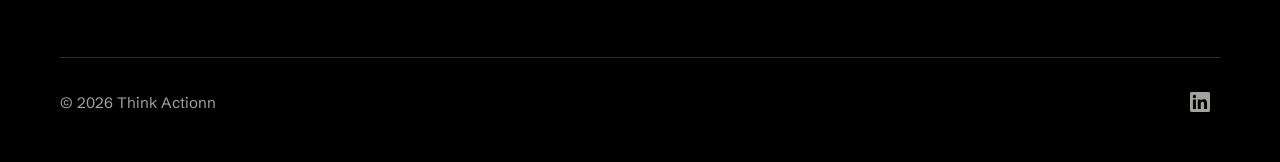
==== commit f0660c3d: "Accueil réorganisé : public visé dès le haut, parcours plus court - Héros : ligne « Pour les entrepr" ====
--- a/index.html
+++ b/index.html
@@ -74,6 +74,7 @@
             <span class="line"><span>Owl prépare vos écritures</span></span>
             <span class="line"><span>comptables et fiscales</span></span>
           </h1>
+          <p class="hero__for">Pour les entreprises et les cabinets comptables au Maroc</p>
         </div>
         <div class="hero__side">
           <p class="hero__lede">
@@ -251,110 +252,7 @@
       </div>
     </section>
 
-    <!-- 2. THE PROBLEM -->
-    <section class="section problem" aria-labelledby="problem-title">
-      <div class="wrap">
-        <div class="section__head" data-reveal>
-          <h2 id="problem-title">Le temps part dans la préparation</h2>
-          <p class="lede">
-            Avant d’arriver dans le logiciel comptable, chaque pièce passe par les mêmes étapes, à la main.
-            Sur des centaines de documents par mois, c’est ce travail répétitif qui pèse.
-          </p>
-        </div>
-        <ol class="chain" data-reveal aria-label="Traitement manuel d’une pièce comptable">
-          <li>Lire le document</li>
-          <li>Comprendre l’opération</li>
-          <li>Choisir le traitement comptable</li>
-          <li>Déterminer le compte</li>
-          <li>Traiter la TVA</li>
-          <li>Identifier le compte tiers</li>
-          <li>Préparer l’écriture</li>
-          <li class="chain__you">Contrôler et importer</li>
-        </ol>
-        <p class="chain__legend" data-reveal><span class="chain__key chain__key--owl"></span>Ce qu’Owl prend en charge <span class="chain__key"></span>Ce que vous gardez</p>
-      </div>
-    </section>
-
-    <!-- 3. HOW IT WORKS -->
-    <section class="section how" aria-labelledby="how-title">
-      <div class="wrap">
-        <div class="section__head" data-reveal>
-          <h2 id="how-title">Quatre étapes, du document à l’écriture</h2>
-          <p class="lede">Owl n’analyse jamais une facture isolément&nbsp;: il part du contexte de votre entreprise.</p>
-        </div>
-        <ol class="steps4">
-          <li data-reveal><span class="steps4__n">01</span><h3>Configurer</h3><p>Secteur d’activité, statut TVA, fournisseurs et leurs comptes, fournisseurs soumis à la RAS.</p></li>
-          <li data-reveal><span class="steps4__n">02</span><h3>Importer</h3><p>Un fichier de plusieurs factures, en PDF ou en photos. Toute la période en une fois.</p></li>
-          <li data-reveal><span class="steps4__n">03</span><h3>Analyser</h3><p>Owl lit chaque document et lui applique le contexte de l’entreprise pour préparer son traitement.</p></li>
-          <li data-reveal><span class="steps4__n">04</span><h3>Contrôler et exporter</h3><p>Vous relisez les écritures et les tableaux TVA, corrigez si besoin, puis exportez.</p></li>
-        </ol>
-        <div class="how__foot" data-reveal>
-          <p class="principle">Owl prépare. Le comptable contrôle.</p>
-          <a class="more-link" href="/how-it-works">Découvrir le fonctionnement</a>
-        </div>
-      </div>
-    </section>
-
-    <!-- 4. WHAT IT CAN DO: two pillars -->
-    <section class="section pillars-sec" aria-labelledby="pillars-title">
-      <div class="wrap">
-        <div class="section__head" data-reveal>
-          <h2 id="pillars-title">Deux moteurs, un même contexte</h2>
-          <p class="lede">L’activité de votre entreprise, son statut fiscal et vos règles fournisseurs guident à la fois votre comptabilité et votre préparation fiscale.</p>
-        </div>
-        <div class="pillars">
-          <article class="pillar" data-reveal>
-            <p class="pillar__n">01 · Moteur multi-journaux</p>
-            <h3>Préparation des écritures comptables</h3>
-            <p class="pillar__lede">Des écritures complètes, avec comptes auxiliaires, dans tous vos journaux.</p>
-            <dl class="pillar__list">
-              <div><dt>Achats</dt><dd>Aucune règle figée&nbsp;: la même facture donne une écriture différente selon votre activité, votre régime fiscal et les règles de TVA et de RAS du fournisseur. Comptes auxiliaires fournisseurs. Factures en devises (EUR, USD…) repérées sans aucun réglage, converties en dirhams au cours officiel Bank Al-Maghrib du jour de la facture.</dd></div>
-              <div><dt>Ventes</dt><dd>Produits comptabilisés selon votre activité, comptes auxiliaires clients.</dd></div>
-              <div><dt>Banque</dt><dd>Relevés bancaires, rapprochement automatique, lettrage clients et fournisseurs.</dd></div>
-              <div><dt>Caisse</dt><dd>Recettes et dépenses, flux clients et fournisseurs distingués.</dd></div>
-              <div><dt>OD</dt><dd>Paie et décomptes TVA.</dd></div>
-            </dl>
-            <a class="more-link" href="/features#ecritures">La préparation des écritures</a>
-          </article>
-          <article class="pillar pillar--tva" data-reveal>
-            <p class="pillar__n">02 · Moteur fiscal TVA</p>
-            <h3>Préparation fiscale</h3>
-            <p class="pillar__lede">Vos déclarations TVA préparées selon les exigences de la DGI.</p>
-            <dl class="pillar__list">
-              <div><dt>Relevé des déductions</dt><dd>Factures d’achat croisées avec vos relevés bancaires (frais bancaires détectés), droit à déduction et prorata de TVA, fichier EDI prêt à déposer sur SIMPL-TVA.</dd></div>
-              <div><dt>Tableau des encaissements</dt><dd>Factures de vente et encaissements clients, pour le régime des encaissements.</dd></div>
-              <div><dt>Tableau RAS</dt><dd>Retenues à la source des fournisseurs qui y sont soumis.</dd></div>
-            </dl>
-            <a class="more-link" href="/features#tva">La préparation fiscale</a>
-          </article>
-        </div>
-      </div>
-    </section>
-
-    <!-- 5. WHY OWL IS DIFFERENT -->
-    <section class="section diff" aria-labelledby="diff-title">
-      <div class="wrap">
-        <div class="section__head" data-reveal>
-          <h2 id="diff-title">Owl ne se contente pas de lire vos factures</h2>
-          <p class="lede">Il utilise le contexte de votre entreprise pour préparer leur traitement comptable et fiscal.</p>
-        </div>
-        <div class="readvs" data-reveal>
-          <div class="readvs__col">
-            <p class="readvs__tag">Un outil OCR</p>
-            <p class="readvs__k">«&nbsp;Qu’est-ce qui est écrit sur cette facture&nbsp;?&nbsp;»</p>
-            <ul><li>Fournisseur</li><li>Numéro et date</li><li>Montant HT et TVA</li><li>Total TTC</li></ul>
-          </div>
-          <div class="readvs__col readvs__col--owl">
-            <p class="readvs__tag">Owl</p>
-            <p class="readvs__k">«&nbsp;Pour cette entreprise, comment traiter ce document&nbsp;?&nbsp;»</p>
-            <ul><li>Activité de l’entreprise</li><li>Statut TVA</li><li>Fournisseur et compte tiers</li><li>Retenue à la source, si elle s’applique</li><li>Compte, journal et écriture</li></ul>
-          </div>
-        </div>
-        <a class="more-link" href="/approach" data-reveal>Découvrir notre approche</a>
-      </div>
-    </section>
-
-    <!-- 6. WHO IT IS FOR -->
+    <!-- 2. WHO IT IS FOR -->
     <section class="section choose" aria-labelledby="choose-title">
       <div class="wrap">
         <div class="section__head" data-reveal>
@@ -377,12 +275,7 @@
             <ul class="offer__list">
               <li>Écritures de tous vos journaux&nbsp;: achats, ventes, banque, caisse, OD</li>
               <li>Chaque facture traitée selon votre activité, votre régime fiscal et les règles TVA et RAS du fournisseur</li>
-              <li>Comptes auxiliaires clients et fournisseurs</li>
-              <li>Factures en devises repérées sans réglage, converties au cours Bank Al-Maghrib du jour de la facture</li>
-              <li>Rapprochement bancaire automatique</li>
-              <li>Paie et décomptes TVA en opérations diverses</li>
               <li>Relevé des déductions EDI, prêt à déposer sur SIMPL-TVA</li>
-              <li>Prorata de TVA, tableau RAS, régime des encaissements</li>
               <li>Export vers votre logiciel&nbsp;: Sage, Odoo, SAP, JBS, QuickBooks, Rillet</li>
               <li>Vous validez chaque résultat avant export</li>
             </ul>
@@ -398,17 +291,90 @@
             <p class="offer__lead">Tout ce qu’Owl fait pour une entreprise, pour chacun de vos clients, plus&nbsp;:</p>
             <ul class="offer__list">
               <li>Un contexte par dossier&nbsp;: activité, statut fiscal, fournisseurs, RAS</li>
-              <li>Toutes les activités de votre portefeuille</li>
               <li>Pièces de la période importées en une fois, mensuelle ou trimestrielle</li>
-              <li>Comptes auxiliaires et rapprochement bancaire, client par client</li>
               <li>Relevé EDI prêt pour SIMPL-TVA, pour chaque client</li>
-              <li>Achats de chaque client traités selon son activité et son régime fiscal</li>
-              <li>Tableau RAS et tableau des encaissements par dossier</li>
               <li>Vos collaborateurs contrôlent, corrigent et valident</li>
               <li>Export vers le logiciel du cabinet</li>
             </ul>
           </article>
         </div>
+      </div>
+    </section>
+
+    <!-- 3. HOW IT WORKS (problem + steps) -->
+    <section class="section how" aria-labelledby="how-title">
+      <div class="wrap">
+        <div class="section__head" data-reveal>
+          <h2 id="how-title">Quatre étapes, du document à l’écriture</h2>
+          <p class="lede">Avant d’arriver dans le logiciel comptable, chaque pièce est lue, comprise, imputée et contrôlée à la main. Owl prend en charge cette préparation, à partir du contexte de votre entreprise. Vous gardez le contrôle.</p>
+        </div>
+        <ol class="steps4">
+          <li data-reveal><span class="steps4__n">01</span><h3>Configurer</h3><p>Secteur d’activité, statut TVA, fournisseurs et leurs comptes, fournisseurs soumis à la RAS.</p></li>
+          <li data-reveal><span class="steps4__n">02</span><h3>Importer</h3><p>Un fichier de plusieurs factures, en PDF ou en photos. Toute la période en une fois.</p></li>
+          <li data-reveal><span class="steps4__n">03</span><h3>Analyser</h3><p>Owl lit chaque document et lui applique le contexte de l’entreprise pour préparer son traitement.</p></li>
+          <li data-reveal><span class="steps4__n">04</span><h3>Contrôler et exporter</h3><p>Vous relisez les écritures et les tableaux TVA, corrigez si besoin, puis exportez.</p></li>
+        </ol>
+        <div class="how__foot" data-reveal>
+          <p class="principle">Owl prépare. Le comptable contrôle.</p>
+          <a class="more-link" href="/how-it-works">Découvrir le fonctionnement</a>
+        </div>
+      </div>
+    </section>
+
+    <!-- 4. WHAT IT CAN DO: two pillars (short) -->
+    <section class="section pillars-sec" aria-labelledby="pillars-title">
+      <div class="wrap">
+        <div class="section__head" data-reveal>
+          <h2 id="pillars-title">Deux moteurs, un même contexte</h2>
+          <p class="lede">L’activité de votre entreprise, son statut fiscal et vos règles fournisseurs guident à la fois votre comptabilité et votre préparation fiscale.</p>
+        </div>
+        <div class="pillars">
+          <article class="pillar" data-reveal>
+            <p class="pillar__n">01 · Moteur multi-journaux</p>
+            <h3>Préparation des écritures comptables</h3>
+            <p class="pillar__lede">Des écritures complètes, avec comptes auxiliaires, dans tous vos journaux.</p>
+            <dl class="pillar__list">
+              <div><dt>Achats et ventes</dt><dd>La même facture traitée selon votre activité, votre régime fiscal et les règles TVA et RAS du fournisseur. Devises converties au cours Bank Al-Maghrib.</dd></div>
+              <div><dt>Banque et caisse</dt><dd>Rapprochement automatique, lettrage clients et fournisseurs.</dd></div>
+              <div><dt>OD</dt><dd>Paie et décomptes TVA.</dd></div>
+            </dl>
+            <a class="more-link" href="/features#ecritures">La préparation des écritures</a>
+          </article>
+          <article class="pillar pillar--tva" data-reveal>
+            <p class="pillar__n">02 · Moteur fiscal TVA</p>
+            <h3>Préparation fiscale</h3>
+            <p class="pillar__lede">Vos déclarations TVA préparées selon les exigences de la DGI.</p>
+            <dl class="pillar__list">
+              <div><dt>Relevé des déductions</dt><dd>Prorata de TVA appliqué, fichier EDI prêt à déposer sur SIMPL-TVA.</dd></div>
+              <div><dt>Tableau des encaissements</dt><dd>Pour le régime des encaissements.</dd></div>
+              <div><dt>Tableau RAS</dt><dd>Retenues à la source des fournisseurs qui y sont soumis.</dd></div>
+            </dl>
+            <a class="more-link" href="/features#tva">La préparation fiscale</a>
+          </article>
+        </div>
+      </div>
+    </section>
+
+    <!-- 5. WHY OWL IS DIFFERENT -->
+    <section class="section diff" aria-labelledby="diff-title">
+      <div class="wrap">
+        <div class="section__head" data-reveal>
+          <h2 id="diff-title">Owl ne se contente pas de lire vos factures</h2>
+          <p class="lede">Il utilise le contexte de votre entreprise pour préparer leur traitement comptable et fiscal.</p>
+        </div>
+        <div class="readvs" data-reveal>
+          <div class="readvs__col">
+            <p class="readvs__tag">Un outil OCR</p>
+            <p class="readvs__k">«&nbsp;Qu’est-ce qui est écrit sur cette facture&nbsp;?&nbsp;»</p>
+            <ul><li>Fournisseur</li><li>Numéro et date</li><li>Montant HT et TVA</li><li>Total TTC</li></ul>
+          </div>
+          <div class="readvs__col readvs__col--owl">
+            <p class="readvs__tag">Owl</p>
+            <p class="readvs__k">«&nbsp;Pour cette entreprise, comment traiter ce document&nbsp;?&nbsp;»</p>
+            <ul><li>Activité de l’entreprise</li><li>Statut TVA</li><li>Fournisseur et compte tiers</li><li>Retenue à la source, si elle s’applique</li><li>Compte, journal et écriture</li></ul>
+          </div>
+        </div>
+        <a class="more-link" href="/approach" data-reveal>Découvrir notre approche</a>
       </div>
     </section>
 
--- a/styles.css
+++ b/styles.css
@@ -1128,3 +1128,7 @@
 /* the app stays still for visitors who reduce motion */
 @media (prefers-reduced-motion: reduce) { .hero--split .window { transform: none !important; } }
 
+
+/* ---------- Home hero: audience line ---------- */
+.hero__for { margin-top: 20px; color: var(--mist); font-size: 1rem; }
+.hero--split .hero__lede { margin-top: 20px; }
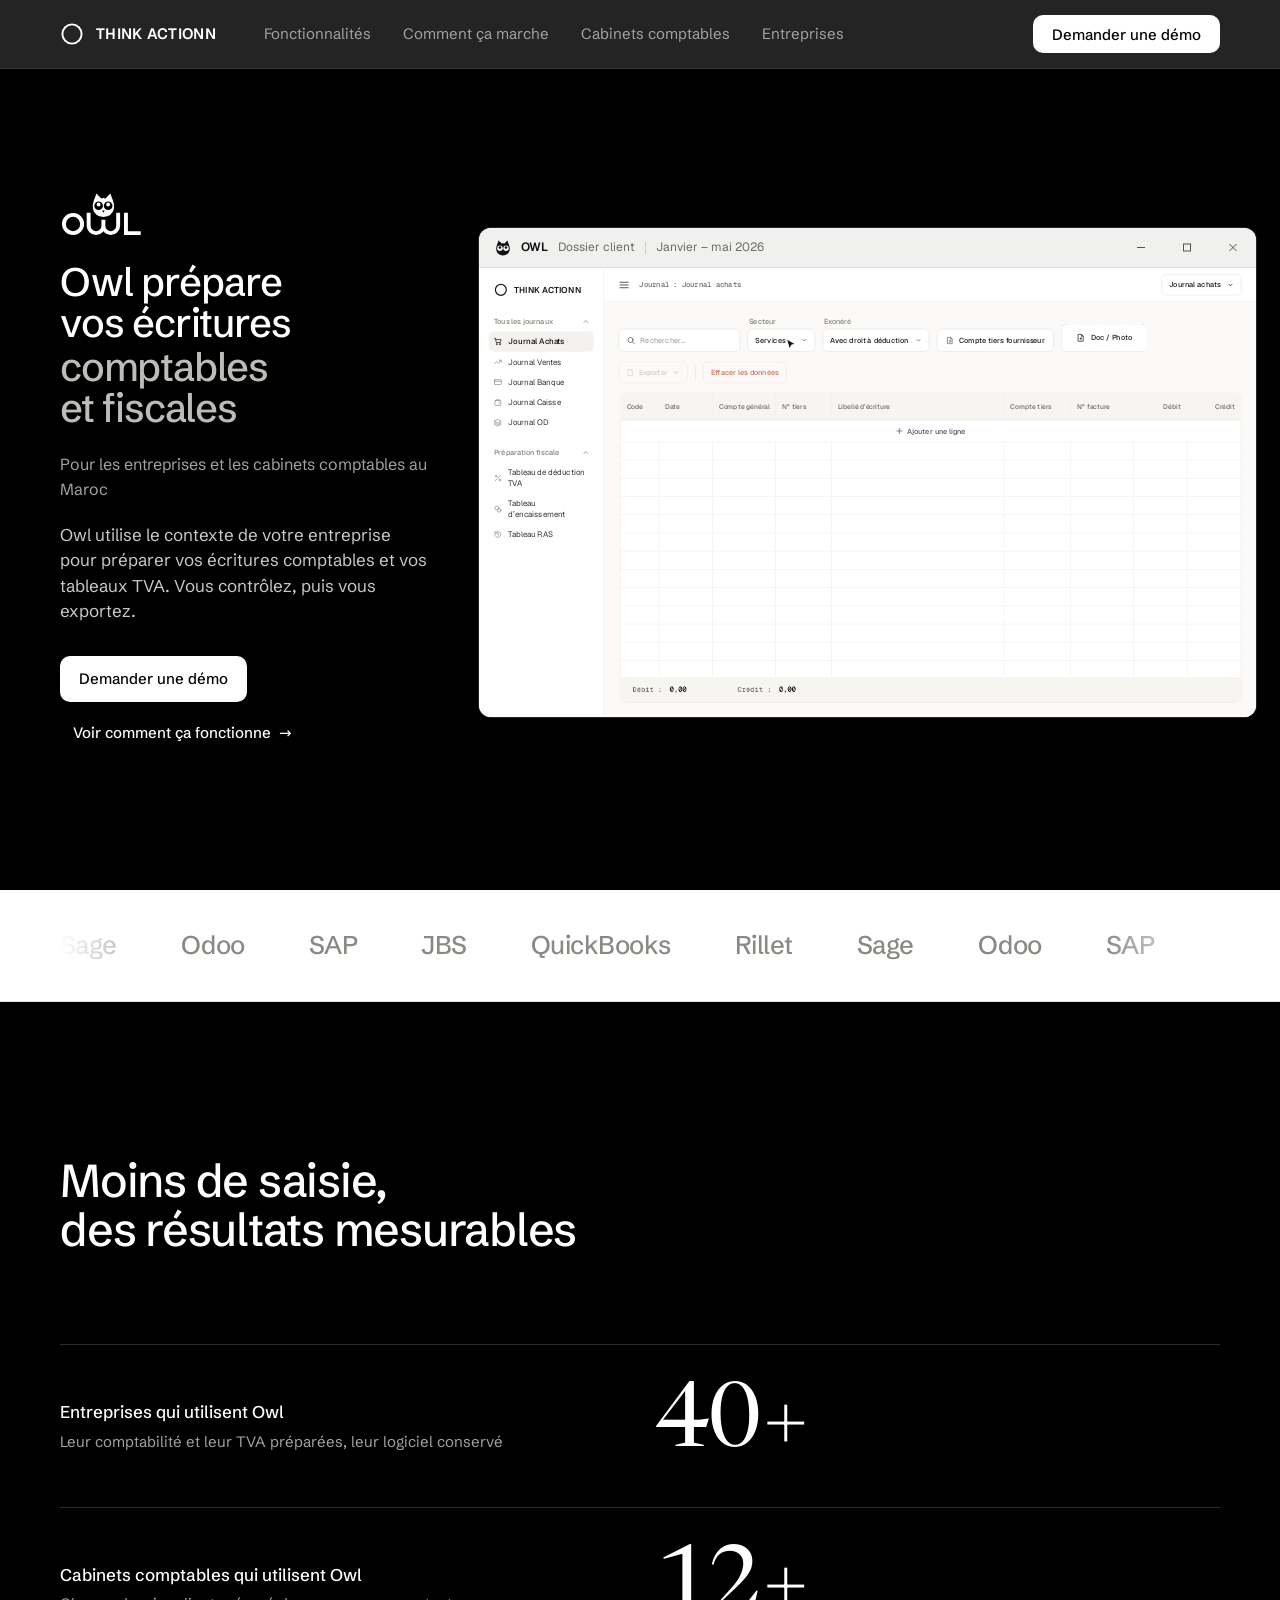
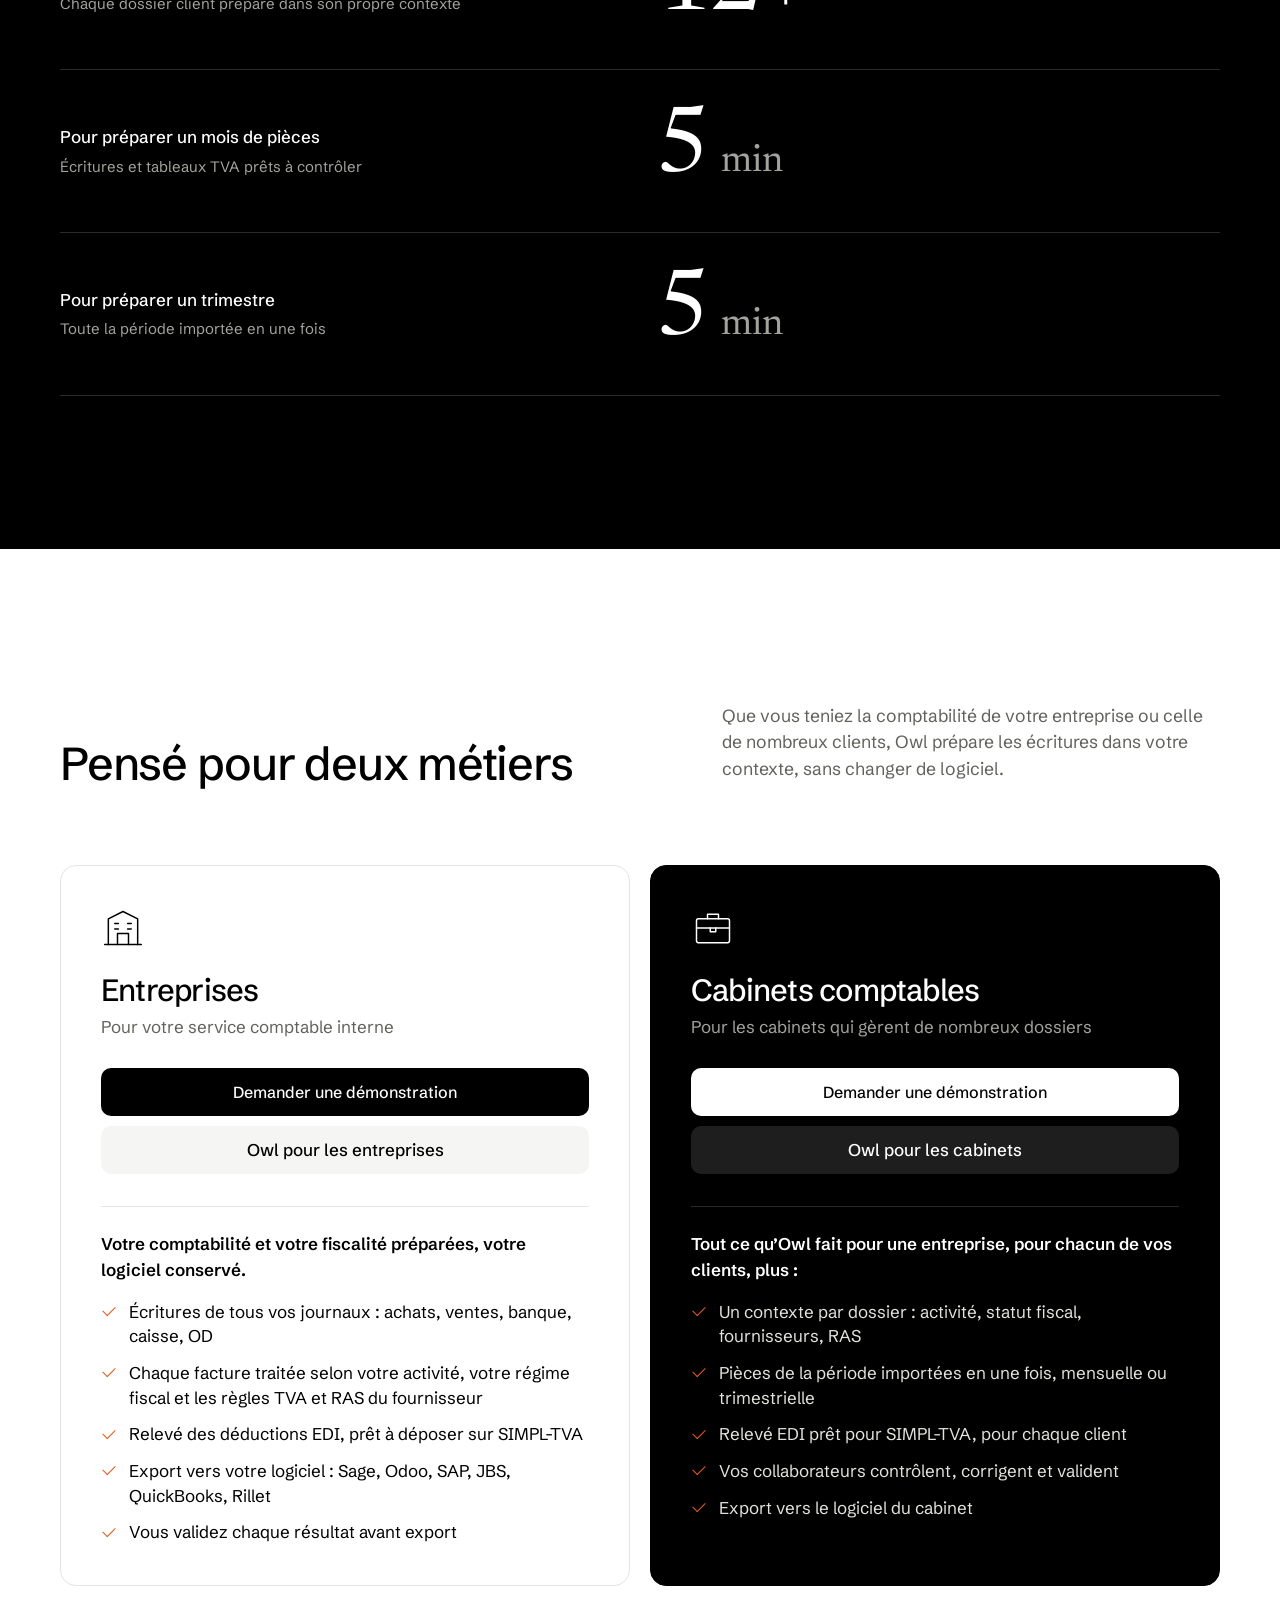
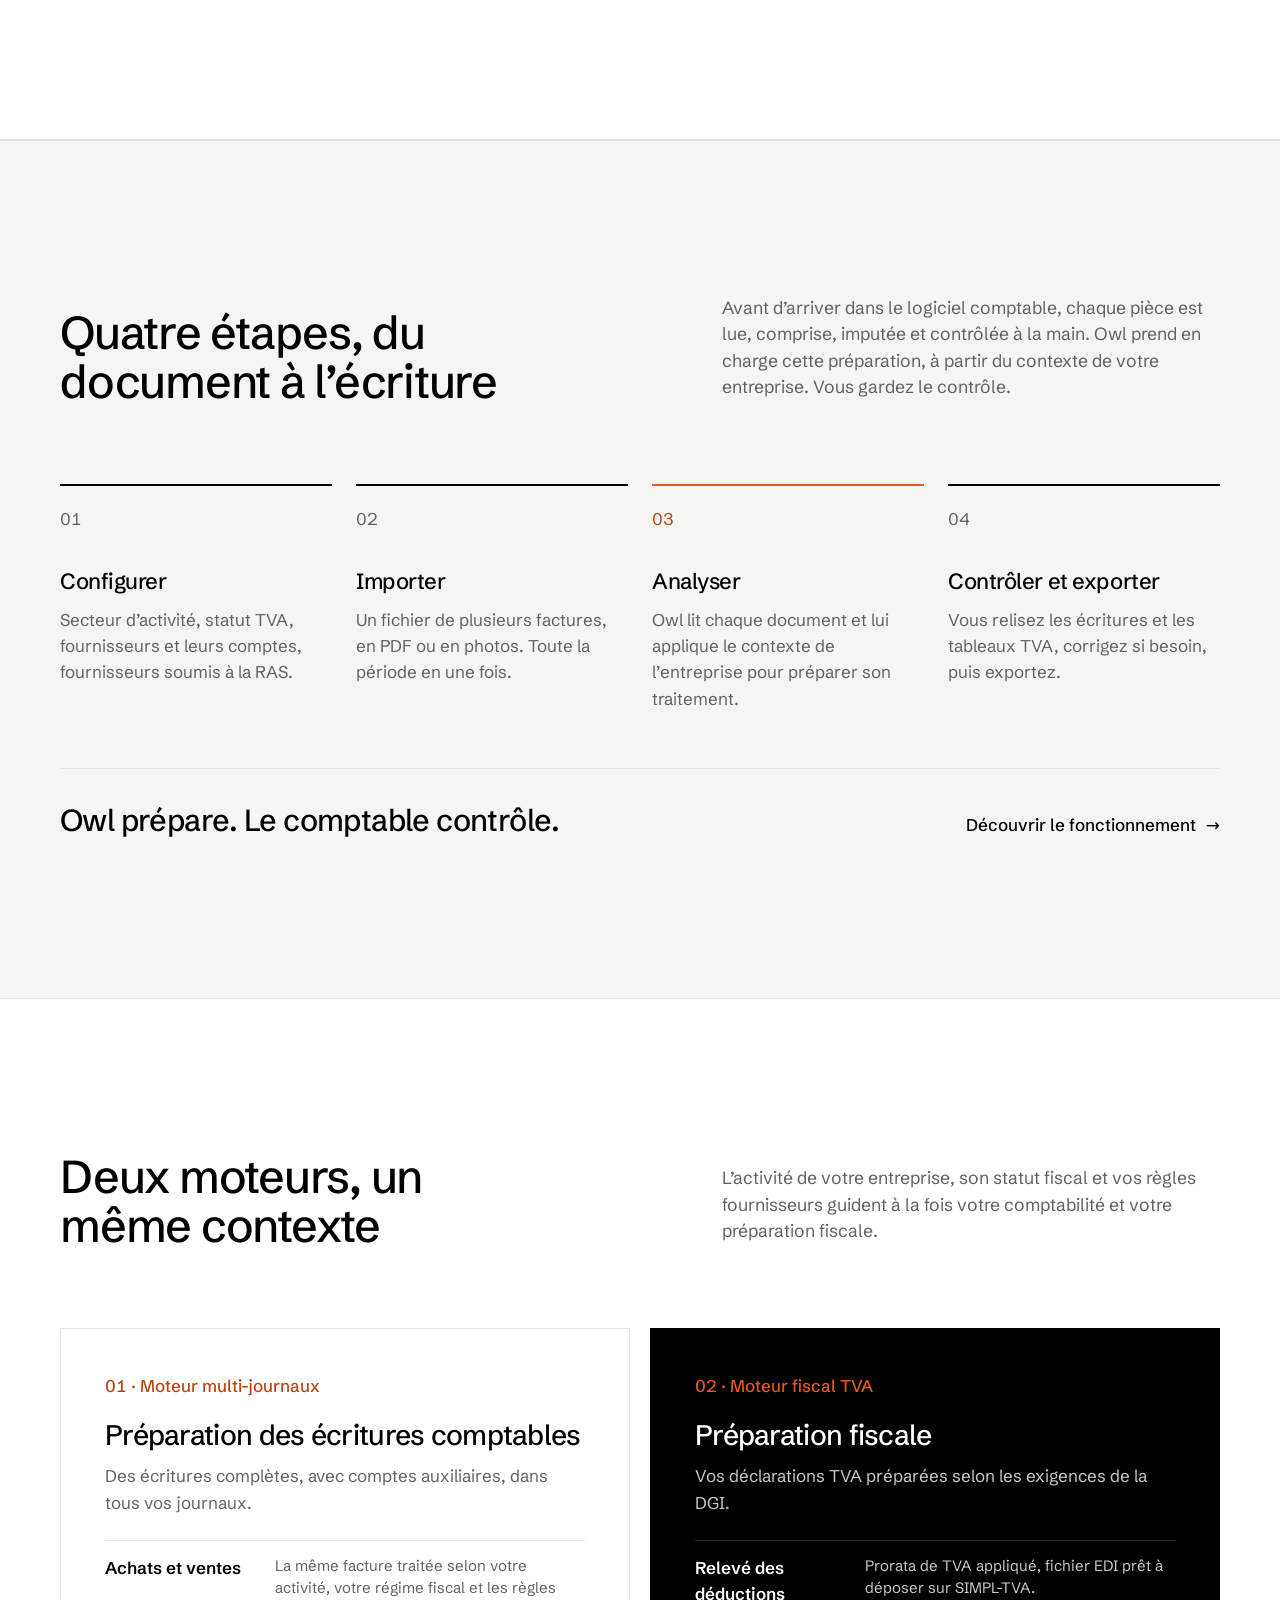
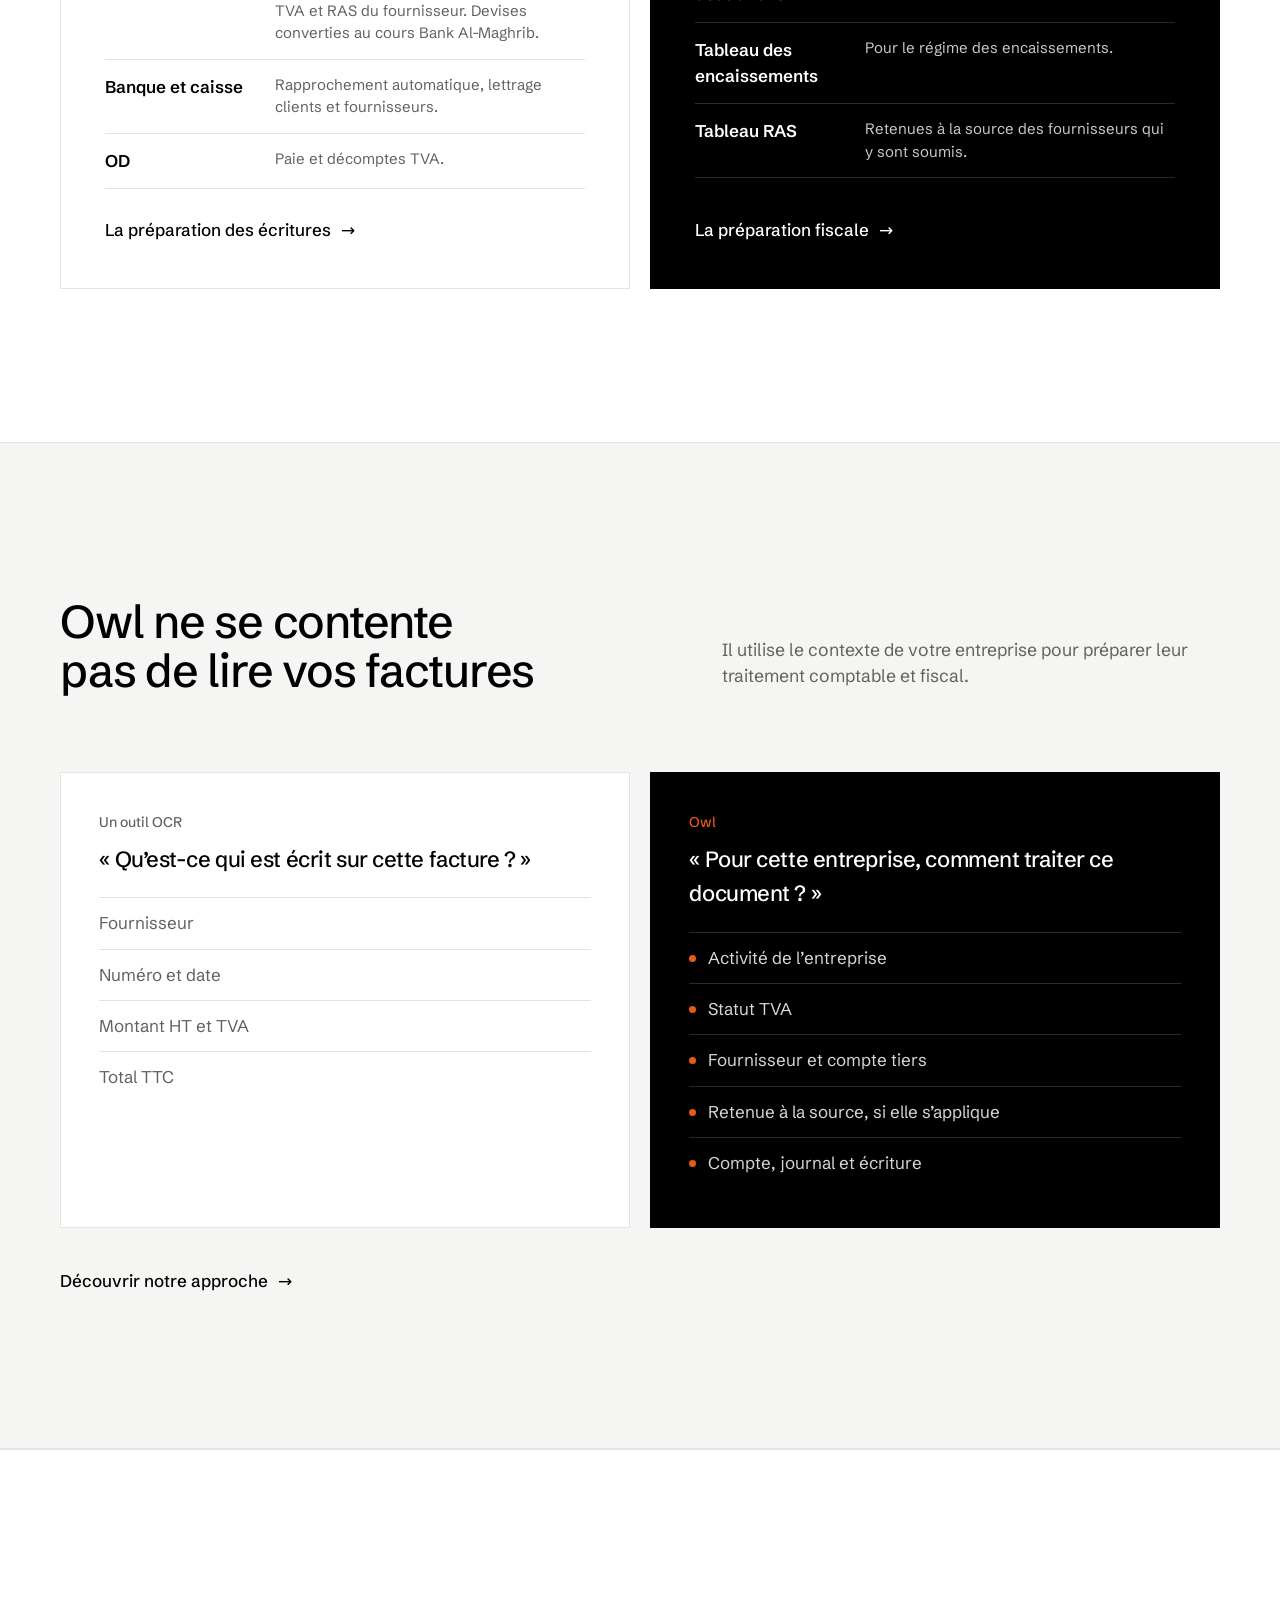
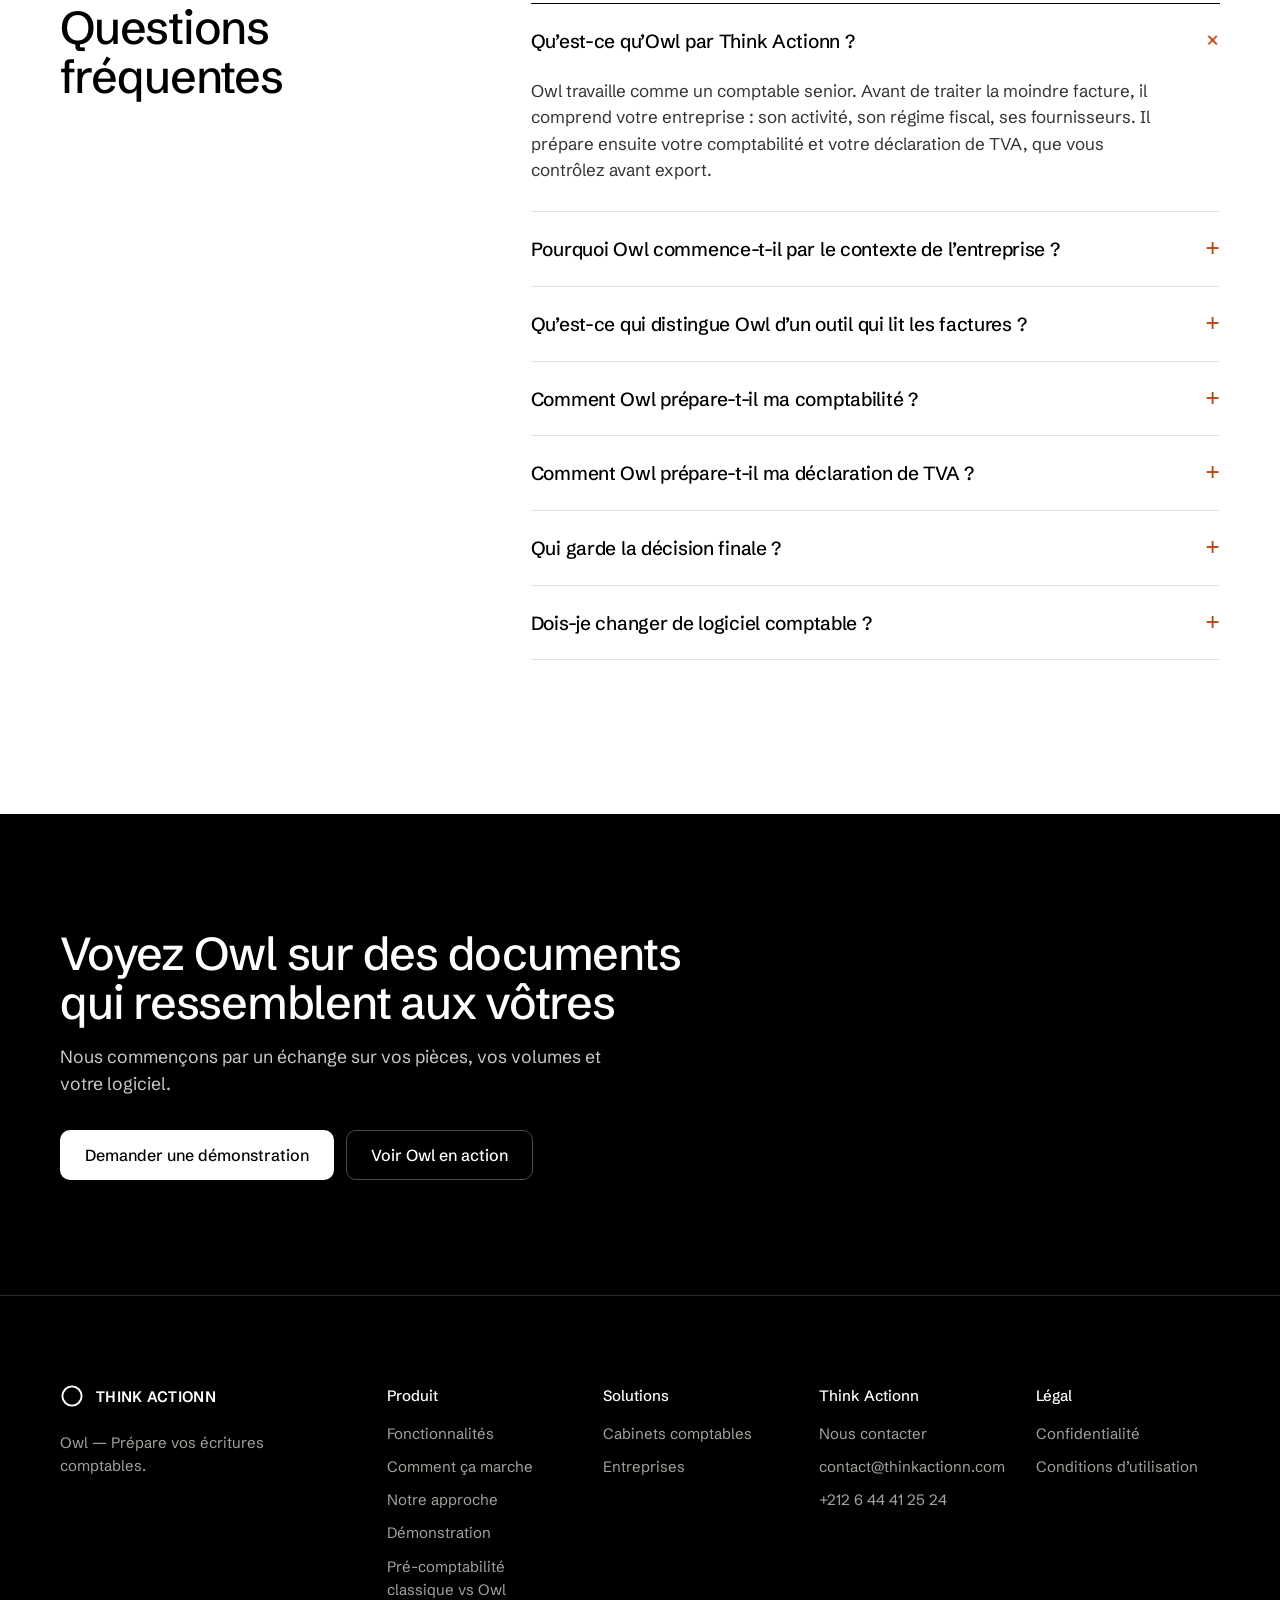
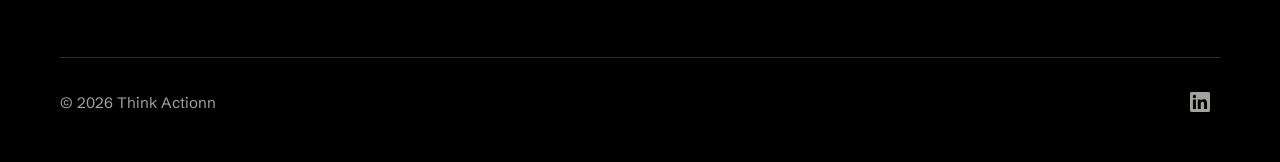
==== commit c2e0a6af: "Conformité : polices auto-hébergées, politique de confidentialité complétée, conditions d'utilisatio" ====
--- a/index.html
+++ b/index.html
@@ -29,9 +29,7 @@
   ]}
   </script>  <link rel="canonical" href="https://www.thinkactionn.com/">
   <link rel="icon" href="assets/favicon.svg" type="image/svg+xml">
-  <link rel="preconnect" href="https://fonts.googleapis.com">
-  <link rel="preconnect" href="https://fonts.gstatic.com" crossorigin>
-  <link href="https://fonts.googleapis.com/css2?family=Geist:wght@400;500;600;700&family=Geist+Mono:wght@500&family=Schibsted+Grotesk:wght@400;500;600;700&family=Newsreader:opsz,wght@6..72,400&display=swap" rel="stylesheet">
+  <link rel="stylesheet" href="/assets/fonts/fonts.css">
   <link rel="stylesheet" href="styles.css">
 </head>
 <body>
@@ -471,7 +469,8 @@
           <p class="footer__h">Légal</p>
           <ul>
             <li><a href="/confidentialite">Confidentialité</a></li>
-            <!-- TODO: ajouter « Mentions légales » et « Conditions d’utilisation » quand les textes seront rédigés. -->
+            <li><a href="/conditions-utilisation">Conditions d’utilisation</a></li>
+            <!-- TODO: ajouter « Mentions légales » quand les informations de la société seront fournies. -->
           </ul>
         </nav>
       </div>
--- a/assets/fonts/fonts.css
+++ b/assets/fonts/fonts.css
@@ -0,0 +1,181 @@
+/* Self-hosted Google Fonts (SIL Open Font License): no request to Google from visitors */
+/* latin-ext */
+@font-face {
+  font-family: 'Geist';
+  font-style: normal;
+  font-weight: 400;
+  font-display: swap;
+  src: url(/assets/fonts/Geist-400-latin-ext.woff2) format('woff2');
+  unicode-range: U+0100-02BA, U+02BD-02C5, U+02C7-02CC, U+02CE-02D7, U+02DD-02FF, U+0304, U+0308, U+0329, U+1D00-1DBF, U+1E00-1E9F, U+1EF2-1EFF, U+2020, U+20A0-20AB, U+20AD-20C4, U+2113, U+2C60-2C7F, U+A720-A7FF;
+}
+/* latin */
+@font-face {
+  font-family: 'Geist';
+  font-style: normal;
+  font-weight: 400;
+  font-display: swap;
+  src: url(/assets/fonts/Geist-400-latin.woff2) format('woff2');
+  unicode-range: U+0000-00FF, U+0131, U+0152-0153, U+02BB-02BC, U+02C6, U+02DA, U+02DC, U+0304, U+0308, U+0329, U+2000-206F, U+20AC, U+2122, U+2191, U+2193, U+2212, U+2215, U+FEFF, U+FFFD;
+}
+/* latin-ext */
+@font-face {
+  font-family: 'Geist';
+  font-style: normal;
+  font-weight: 500;
+  font-display: swap;
+  src: url(/assets/fonts/Geist-500-latin-ext.woff2) format('woff2');
+  unicode-range: U+0100-02BA, U+02BD-02C5, U+02C7-02CC, U+02CE-02D7, U+02DD-02FF, U+0304, U+0308, U+0329, U+1D00-1DBF, U+1E00-1E9F, U+1EF2-1EFF, U+2020, U+20A0-20AB, U+20AD-20C4, U+2113, U+2C60-2C7F, U+A720-A7FF;
+}
+/* latin */
+@font-face {
+  font-family: 'Geist';
+  font-style: normal;
+  font-weight: 500;
+  font-display: swap;
+  src: url(/assets/fonts/Geist-500-latin.woff2) format('woff2');
+  unicode-range: U+0000-00FF, U+0131, U+0152-0153, U+02BB-02BC, U+02C6, U+02DA, U+02DC, U+0304, U+0308, U+0329, U+2000-206F, U+20AC, U+2122, U+2191, U+2193, U+2212, U+2215, U+FEFF, U+FFFD;
+}
+/* latin-ext */
+@font-face {
+  font-family: 'Geist';
+  font-style: normal;
+  font-weight: 600;
+  font-display: swap;
+  src: url(/assets/fonts/Geist-600-latin-ext.woff2) format('woff2');
+  unicode-range: U+0100-02BA, U+02BD-02C5, U+02C7-02CC, U+02CE-02D7, U+02DD-02FF, U+0304, U+0308, U+0329, U+1D00-1DBF, U+1E00-1E9F, U+1EF2-1EFF, U+2020, U+20A0-20AB, U+20AD-20C4, U+2113, U+2C60-2C7F, U+A720-A7FF;
+}
+/* latin */
+@font-face {
+  font-family: 'Geist';
+  font-style: normal;
+  font-weight: 600;
+  font-display: swap;
+  src: url(/assets/fonts/Geist-600-latin.woff2) format('woff2');
+  unicode-range: U+0000-00FF, U+0131, U+0152-0153, U+02BB-02BC, U+02C6, U+02DA, U+02DC, U+0304, U+0308, U+0329, U+2000-206F, U+20AC, U+2122, U+2191, U+2193, U+2212, U+2215, U+FEFF, U+FFFD;
+}
+/* latin-ext */
+@font-face {
+  font-family: 'Geist';
+  font-style: normal;
+  font-weight: 700;
+  font-display: swap;
+  src: url(/assets/fonts/Geist-700-latin-ext.woff2) format('woff2');
+  unicode-range: U+0100-02BA, U+02BD-02C5, U+02C7-02CC, U+02CE-02D7, U+02DD-02FF, U+0304, U+0308, U+0329, U+1D00-1DBF, U+1E00-1E9F, U+1EF2-1EFF, U+2020, U+20A0-20AB, U+20AD-20C4, U+2113, U+2C60-2C7F, U+A720-A7FF;
+}
+/* latin */
+@font-face {
+  font-family: 'Geist';
+  font-style: normal;
+  font-weight: 700;
+  font-display: swap;
+  src: url(/assets/fonts/Geist-700-latin.woff2) format('woff2');
+  unicode-range: U+0000-00FF, U+0131, U+0152-0153, U+02BB-02BC, U+02C6, U+02DA, U+02DC, U+0304, U+0308, U+0329, U+2000-206F, U+20AC, U+2122, U+2191, U+2193, U+2212, U+2215, U+FEFF, U+FFFD;
+}
+/* latin-ext */
+@font-face {
+  font-family: 'Geist Mono';
+  font-style: normal;
+  font-weight: 500;
+  font-display: swap;
+  src: url(/assets/fonts/GeistMono-500-latin-ext.woff2) format('woff2');
+  unicode-range: U+0100-02BA, U+02BD-02C5, U+02C7-02CC, U+02CE-02D7, U+02DD-02FF, U+0304, U+0308, U+0329, U+1D00-1DBF, U+1E00-1E9F, U+1EF2-1EFF, U+2020, U+20A0-20AB, U+20AD-20C4, U+2113, U+2C60-2C7F, U+A720-A7FF;
+}
+/* latin */
+@font-face {
+  font-family: 'Geist Mono';
+  font-style: normal;
+  font-weight: 500;
+  font-display: swap;
+  src: url(/assets/fonts/GeistMono-500-latin.woff2) format('woff2');
+  unicode-range: U+0000-00FF, U+0131, U+0152-0153, U+02BB-02BC, U+02C6, U+02DA, U+02DC, U+0304, U+0308, U+0329, U+2000-206F, U+20AC, U+2122, U+2191, U+2193, U+2212, U+2215, U+FEFF, U+FFFD;
+}
+/* latin-ext */
+@font-face {
+  font-family: 'Newsreader';
+  font-style: normal;
+  font-weight: 400;
+  font-display: swap;
+  src: url(/assets/fonts/Newsreader-400-latin-ext.woff2) format('woff2');
+  unicode-range: U+0100-02BA, U+02BD-02C5, U+02C7-02CC, U+02CE-02D7, U+02DD-02FF, U+0304, U+0308, U+0329, U+1D00-1DBF, U+1E00-1E9F, U+1EF2-1EFF, U+2020, U+20A0-20AB, U+20AD-20C4, U+2113, U+2C60-2C7F, U+A720-A7FF;
+}
+/* latin */
+@font-face {
+  font-family: 'Newsreader';
+  font-style: normal;
+  font-weight: 400;
+  font-display: swap;
+  src: url(/assets/fonts/Newsreader-400-latin.woff2) format('woff2');
+  unicode-range: U+0000-00FF, U+0131, U+0152-0153, U+02BB-02BC, U+02C6, U+02DA, U+02DC, U+0304, U+0308, U+0329, U+2000-206F, U+20AC, U+2122, U+2191, U+2193, U+2212, U+2215, U+FEFF, U+FFFD;
+}
+/* latin-ext */
+@font-face {
+  font-family: 'Schibsted Grotesk';
+  font-style: normal;
+  font-weight: 400;
+  font-display: swap;
+  src: url(/assets/fonts/SchibstedGrotesk-400-latin-ext.woff2) format('woff2');
+  unicode-range: U+0100-02BA, U+02BD-02C5, U+02C7-02CC, U+02CE-02D7, U+02DD-02FF, U+0304, U+0308, U+0329, U+1D00-1DBF, U+1E00-1E9F, U+1EF2-1EFF, U+2020, U+20A0-20AB, U+20AD-20C4, U+2113, U+2C60-2C7F, U+A720-A7FF;
+}
+/* latin */
+@font-face {
+  font-family: 'Schibsted Grotesk';
+  font-style: normal;
+  font-weight: 400;
+  font-display: swap;
+  src: url(/assets/fonts/SchibstedGrotesk-400-latin.woff2) format('woff2');
+  unicode-range: U+0000-00FF, U+0131, U+0152-0153, U+02BB-02BC, U+02C6, U+02DA, U+02DC, U+0304, U+0308, U+0329, U+2000-206F, U+20AC, U+2122, U+2191, U+2193, U+2212, U+2215, U+FEFF, U+FFFD;
+}
+/* latin-ext */
+@font-face {
+  font-family: 'Schibsted Grotesk';
+  font-style: normal;
+  font-weight: 500;
+  font-display: swap;
+  src: url(/assets/fonts/SchibstedGrotesk-500-latin-ext.woff2) format('woff2');
+  unicode-range: U+0100-02BA, U+02BD-02C5, U+02C7-02CC, U+02CE-02D7, U+02DD-02FF, U+0304, U+0308, U+0329, U+1D00-1DBF, U+1E00-1E9F, U+1EF2-1EFF, U+2020, U+20A0-20AB, U+20AD-20C4, U+2113, U+2C60-2C7F, U+A720-A7FF;
+}
+/* latin */
+@font-face {
+  font-family: 'Schibsted Grotesk';
+  font-style: normal;
+  font-weight: 500;
+  font-display: swap;
+  src: url(/assets/fonts/SchibstedGrotesk-500-latin.woff2) format('woff2');
+  unicode-range: U+0000-00FF, U+0131, U+0152-0153, U+02BB-02BC, U+02C6, U+02DA, U+02DC, U+0304, U+0308, U+0329, U+2000-206F, U+20AC, U+2122, U+2191, U+2193, U+2212, U+2215, U+FEFF, U+FFFD;
+}
+/* latin-ext */
+@font-face {
+  font-family: 'Schibsted Grotesk';
+  font-style: normal;
+  font-weight: 600;
+  font-display: swap;
+  src: url(/assets/fonts/SchibstedGrotesk-600-latin-ext.woff2) format('woff2');
+  unicode-range: U+0100-02BA, U+02BD-02C5, U+02C7-02CC, U+02CE-02D7, U+02DD-02FF, U+0304, U+0308, U+0329, U+1D00-1DBF, U+1E00-1E9F, U+1EF2-1EFF, U+2020, U+20A0-20AB, U+20AD-20C4, U+2113, U+2C60-2C7F, U+A720-A7FF;
+}
+/* latin */
+@font-face {
+  font-family: 'Schibsted Grotesk';
+  font-style: normal;
+  font-weight: 600;
+  font-display: swap;
+  src: url(/assets/fonts/SchibstedGrotesk-600-latin.woff2) format('woff2');
+  unicode-range: U+0000-00FF, U+0131, U+0152-0153, U+02BB-02BC, U+02C6, U+02DA, U+02DC, U+0304, U+0308, U+0329, U+2000-206F, U+20AC, U+2122, U+2191, U+2193, U+2212, U+2215, U+FEFF, U+FFFD;
+}
+/* latin-ext */
+@font-face {
+  font-family: 'Schibsted Grotesk';
+  font-style: normal;
+  font-weight: 700;
+  font-display: swap;
+  src: url(/assets/fonts/SchibstedGrotesk-700-latin-ext.woff2) format('woff2');
+  unicode-range: U+0100-02BA, U+02BD-02C5, U+02C7-02CC, U+02CE-02D7, U+02DD-02FF, U+0304, U+0308, U+0329, U+1D00-1DBF, U+1E00-1E9F, U+1EF2-1EFF, U+2020, U+20A0-20AB, U+20AD-20C4, U+2113, U+2C60-2C7F, U+A720-A7FF;
+}
+/* latin */
+@font-face {
+  font-family: 'Schibsted Grotesk';
+  font-style: normal;
+  font-weight: 700;
+  font-display: swap;
+  src: url(/assets/fonts/SchibstedGrotesk-700-latin.woff2) format('woff2');
+  unicode-range: U+0000-00FF, U+0131, U+0152-0153, U+02BB-02BC, U+02C6, U+02DA, U+02DC, U+0304, U+0308, U+0329, U+2000-206F, U+20AC, U+2122, U+2191, U+2193, U+2212, U+2215, U+FEFF, U+FFFD;
+}
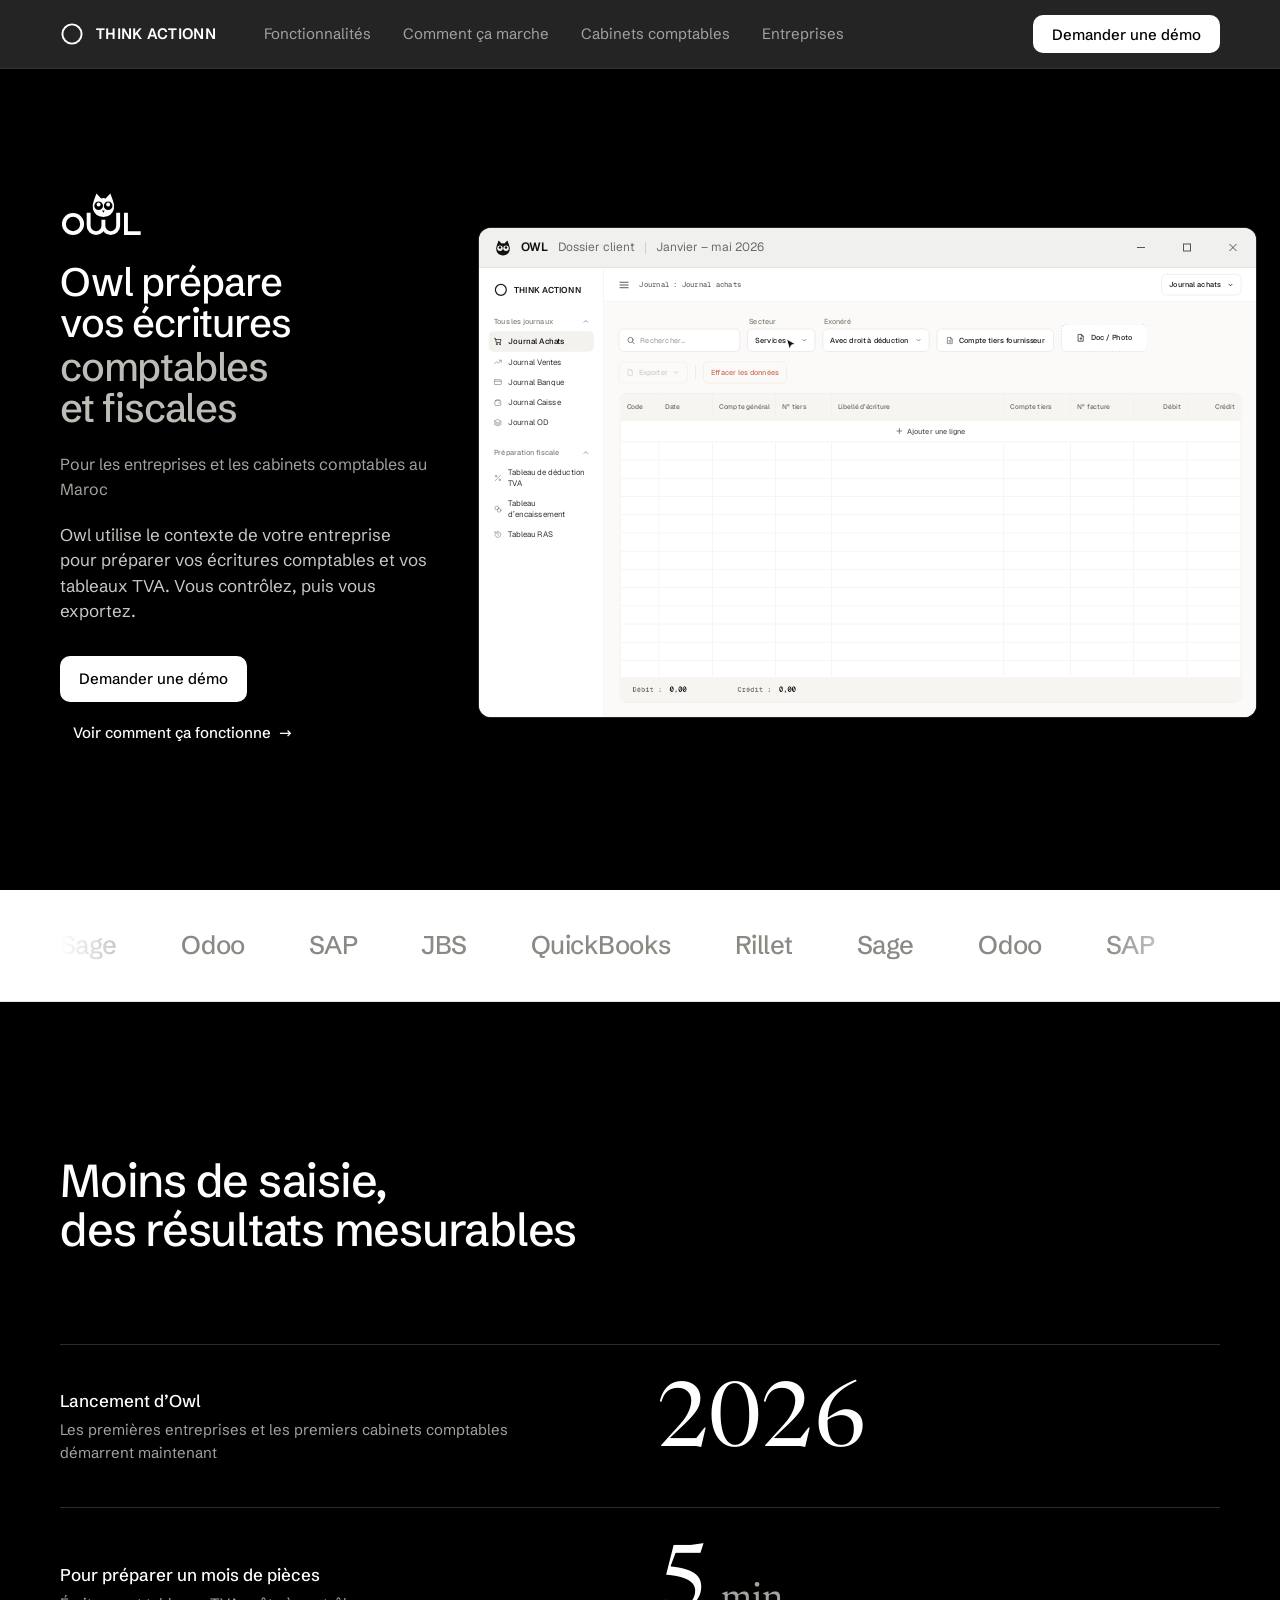
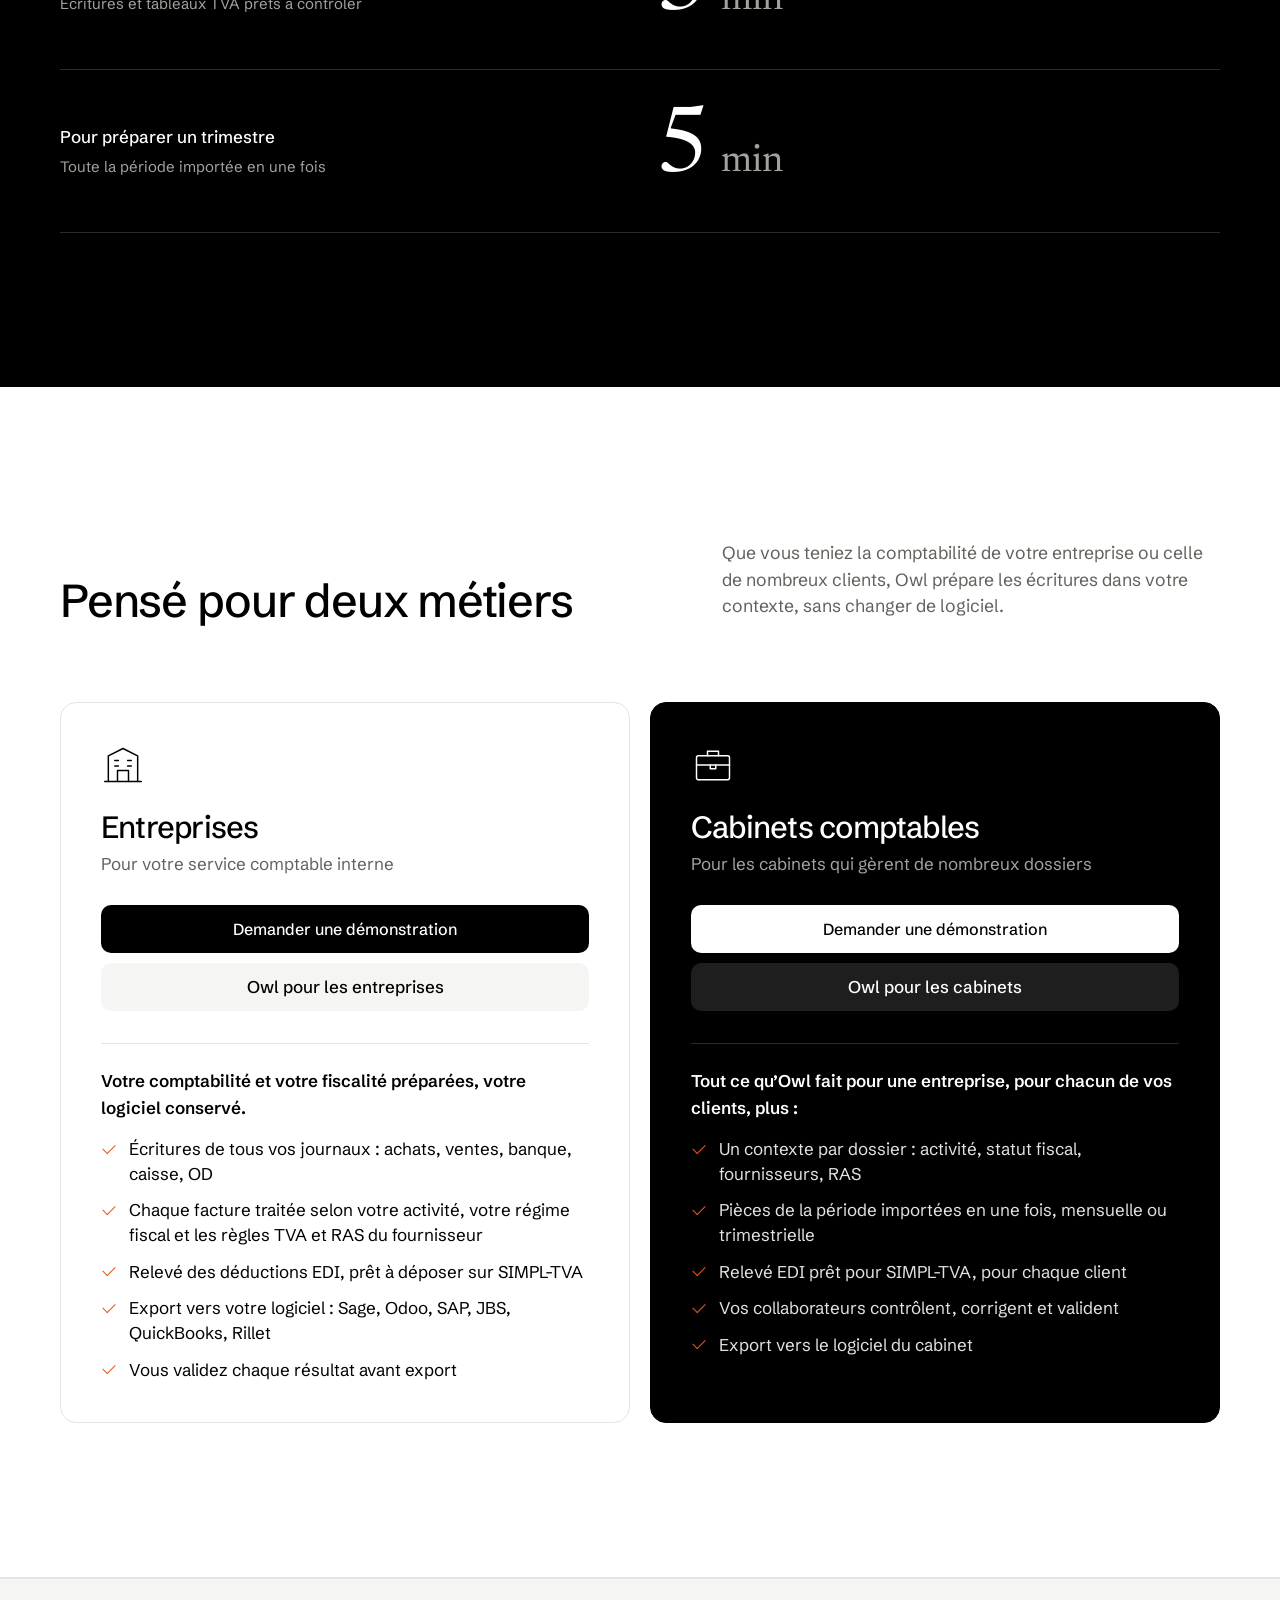
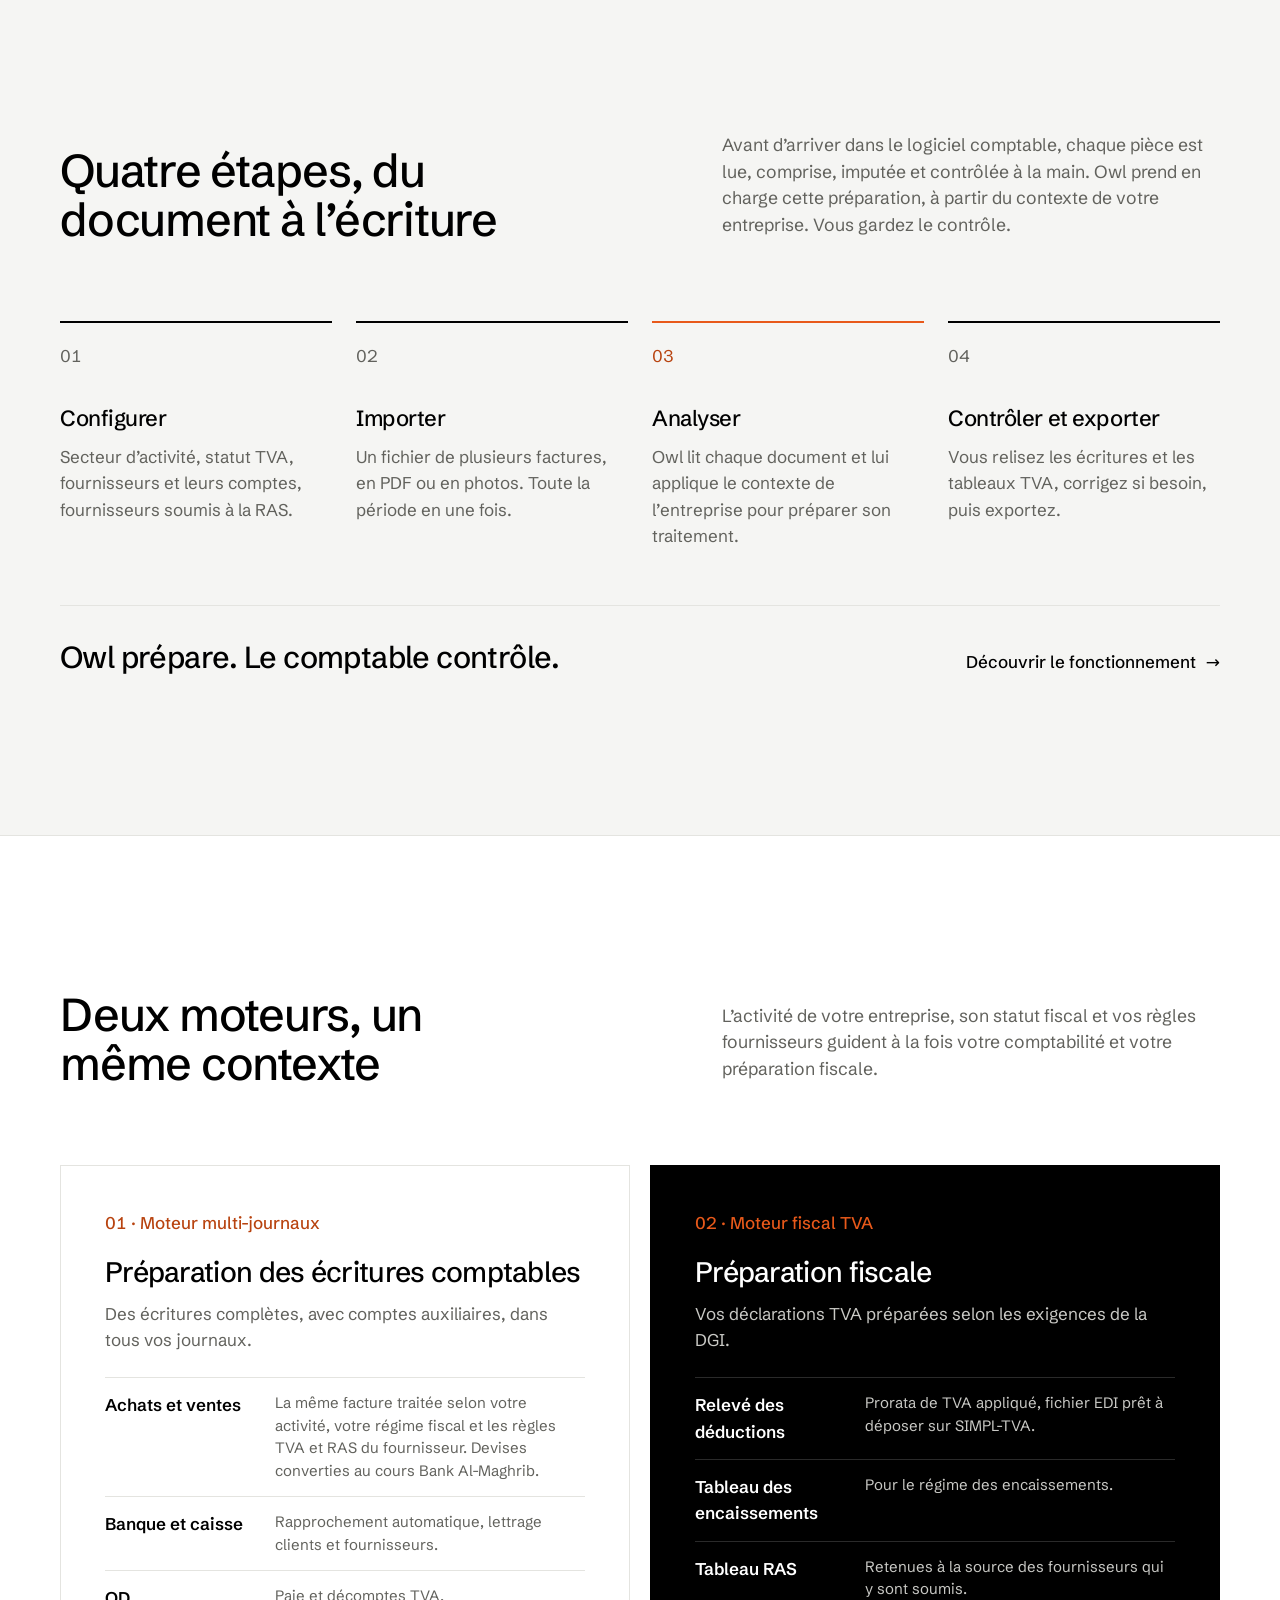
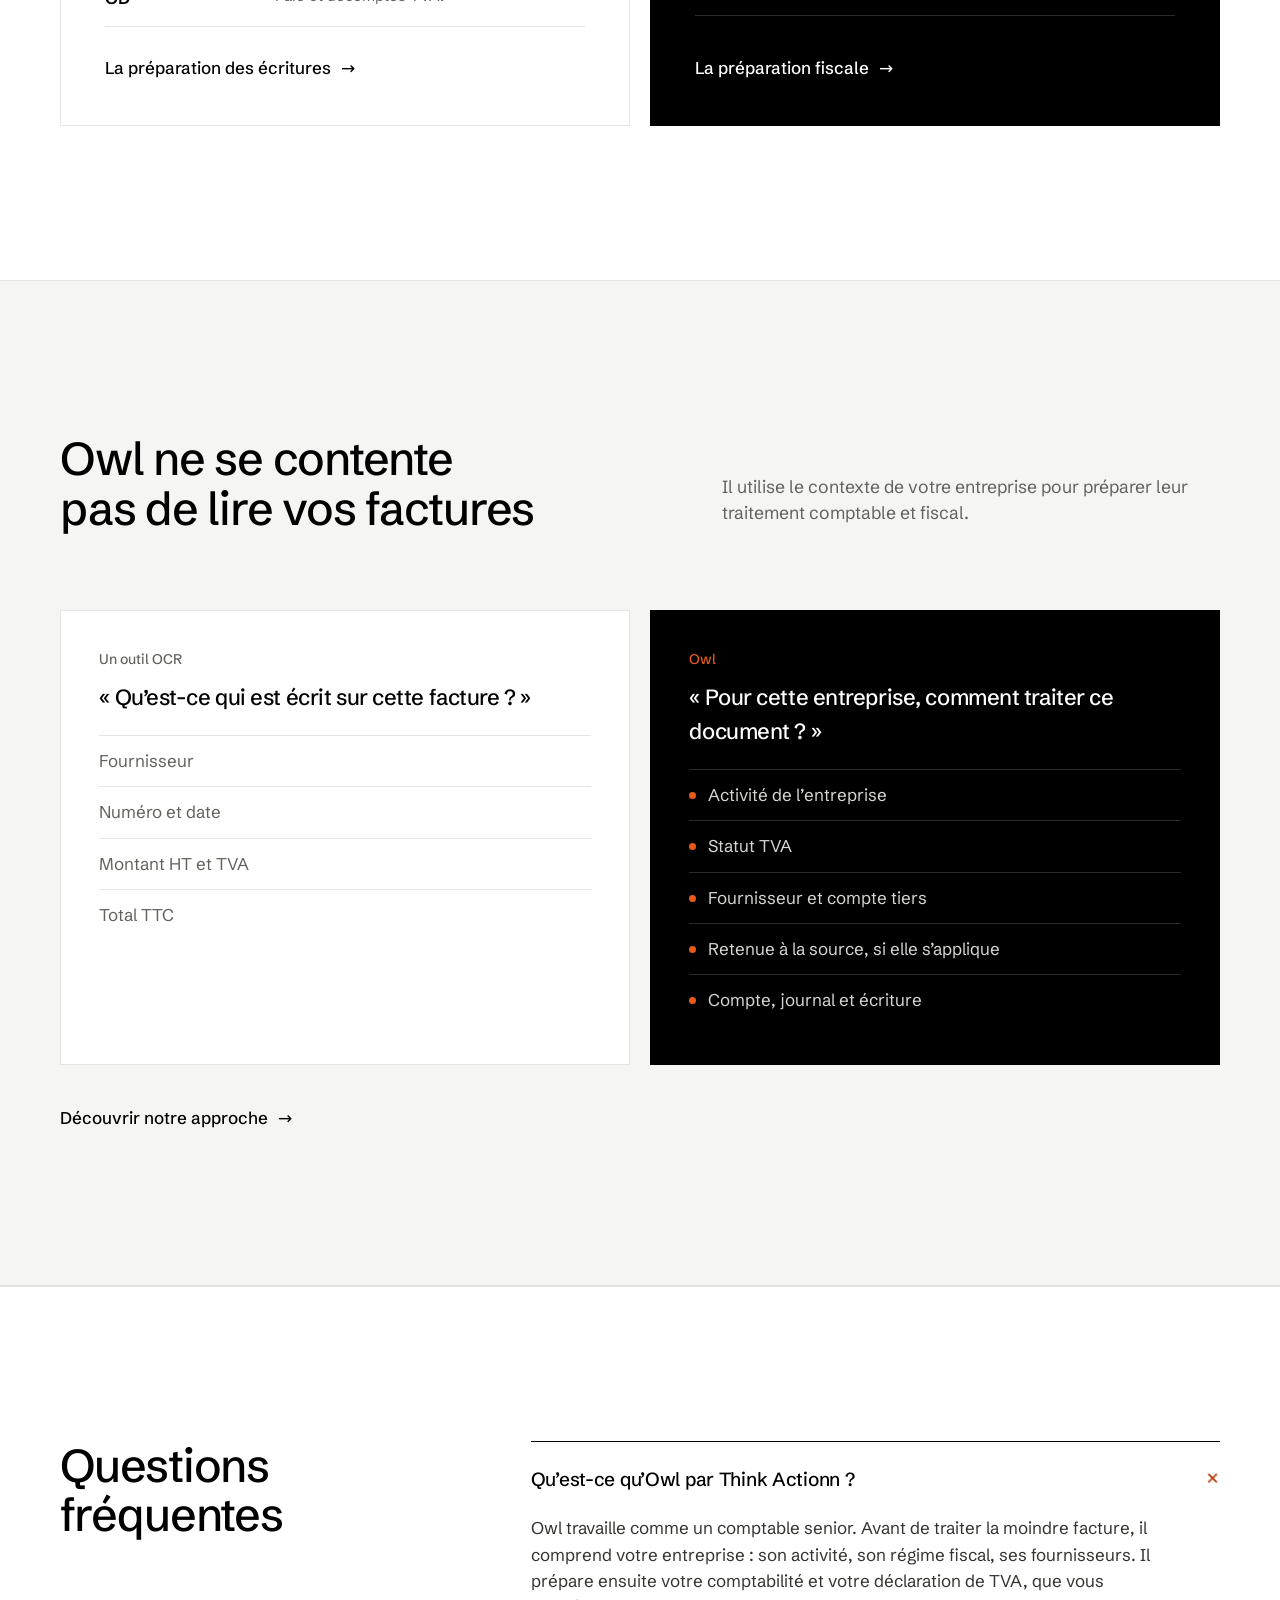
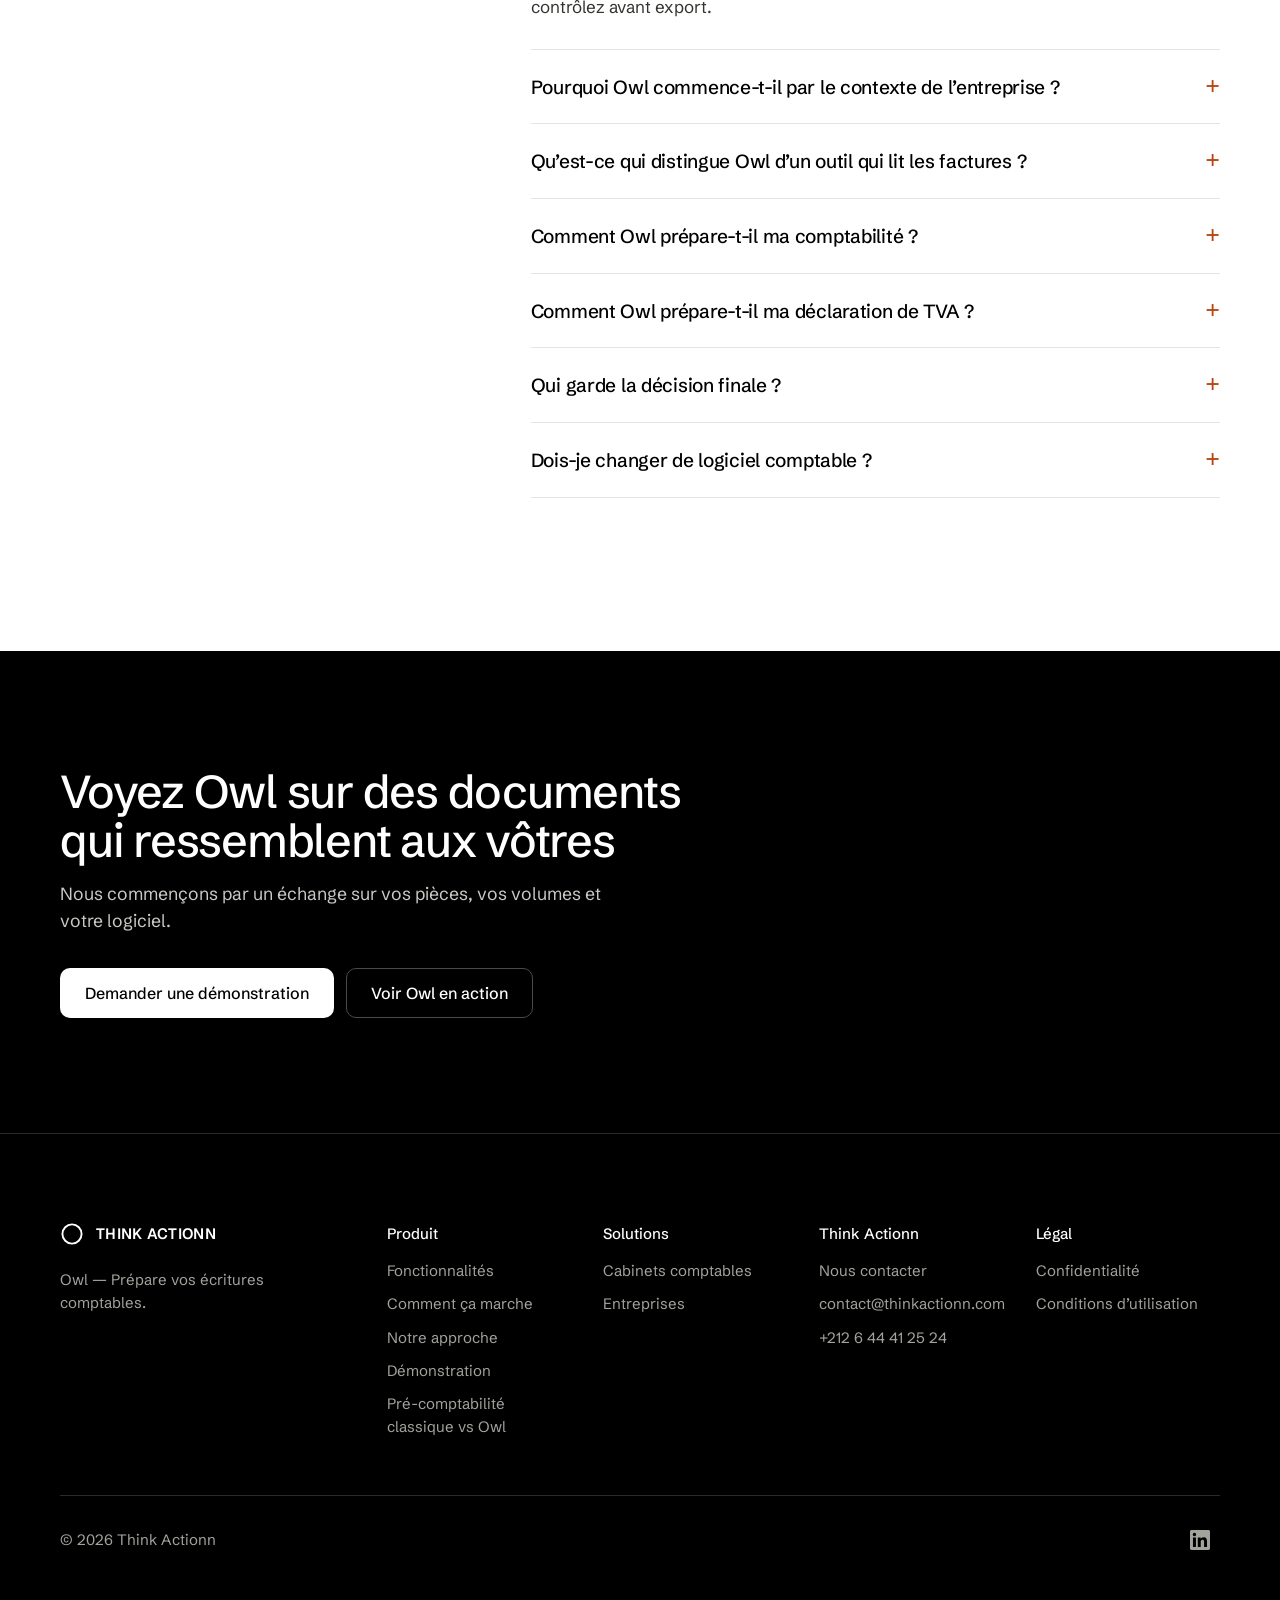
==== commit b270d449: "Chiffres : retrait des nombres de clients non vérifiés, ajout de l'année de lancement Co-Authored-By" ====
--- a/index.html
+++ b/index.html
@@ -237,13 +237,12 @@
       </div>
     </section>
 
-    <!-- OWL IN FIGURES (facts stated elsewhere on the site; add usage figures once measured) -->
+    <!-- OWL IN FIGURES: only verifiable facts. Add customer counts once they are real. -->
     <section class="stats" aria-labelledby="stats-title">
       <div class="wrap">
         <h2 id="stats-title" class="stats__title">Moins de saisie,<br>des résultats mesurables</h2>
         <dl class="stats__list">
-          <div data-reveal><dt>Entreprises qui utilisent Owl</dt><dd><span class="stats__d">Leur comptabilité et leur TVA préparées, leur logiciel conservé</span><span class="stats__n">40+</span></dd></div>
-          <div data-reveal><dt>Cabinets comptables qui utilisent Owl</dt><dd><span class="stats__d">Chaque dossier client préparé dans son propre contexte</span><span class="stats__n">12+</span></dd></div>
+          <div data-reveal><dt>Lancement d’Owl</dt><dd><span class="stats__d">Les premières entreprises et les premiers cabinets comptables démarrent maintenant</span><span class="stats__n">2026</span></dd></div>
           <div data-reveal><dt>Pour préparer un mois de pièces</dt><dd><span class="stats__d">Écritures et tableaux TVA prêts à contrôler</span><span class="stats__n">5<small>&nbsp;min</small></span></dd></div>
           <div data-reveal><dt>Pour préparer un trimestre</dt><dd><span class="stats__d">Toute la période importée en une fois</span><span class="stats__n">5<small>&nbsp;min</small></span></dd></div>
         </dl>
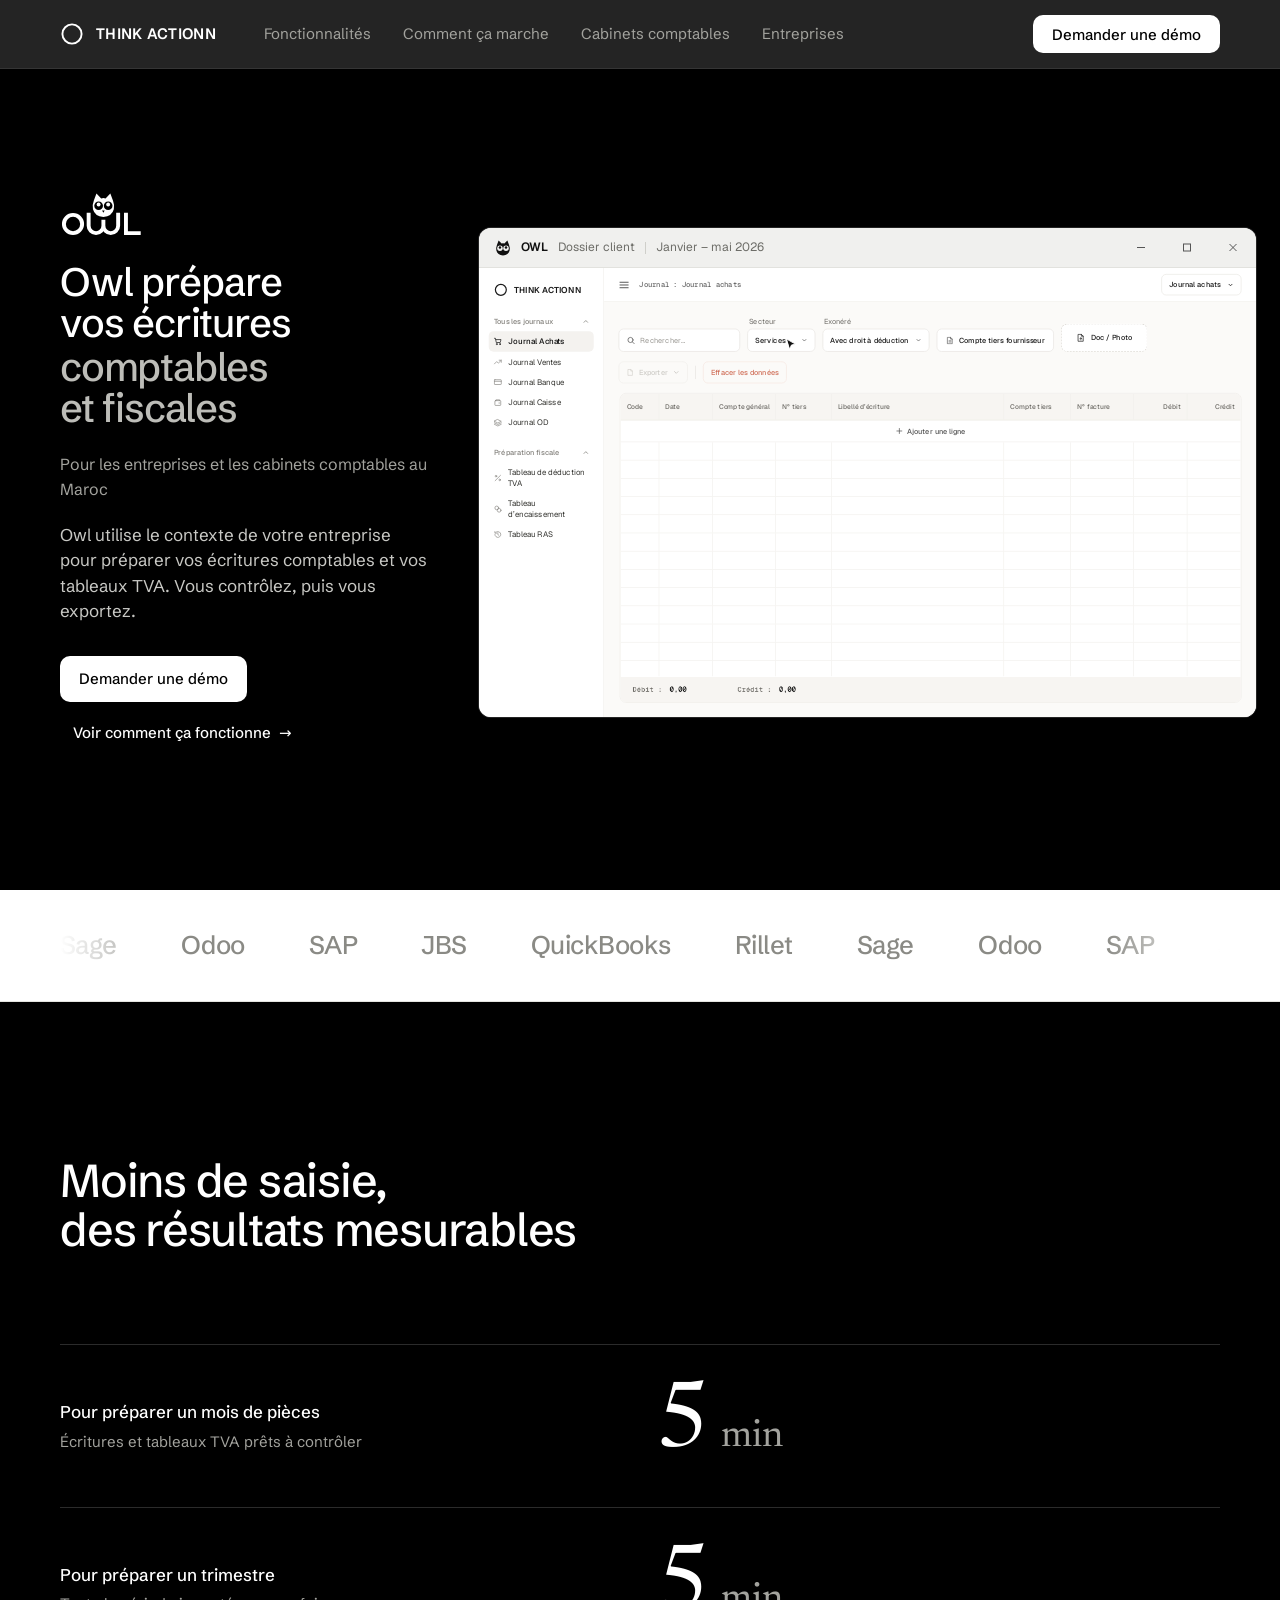
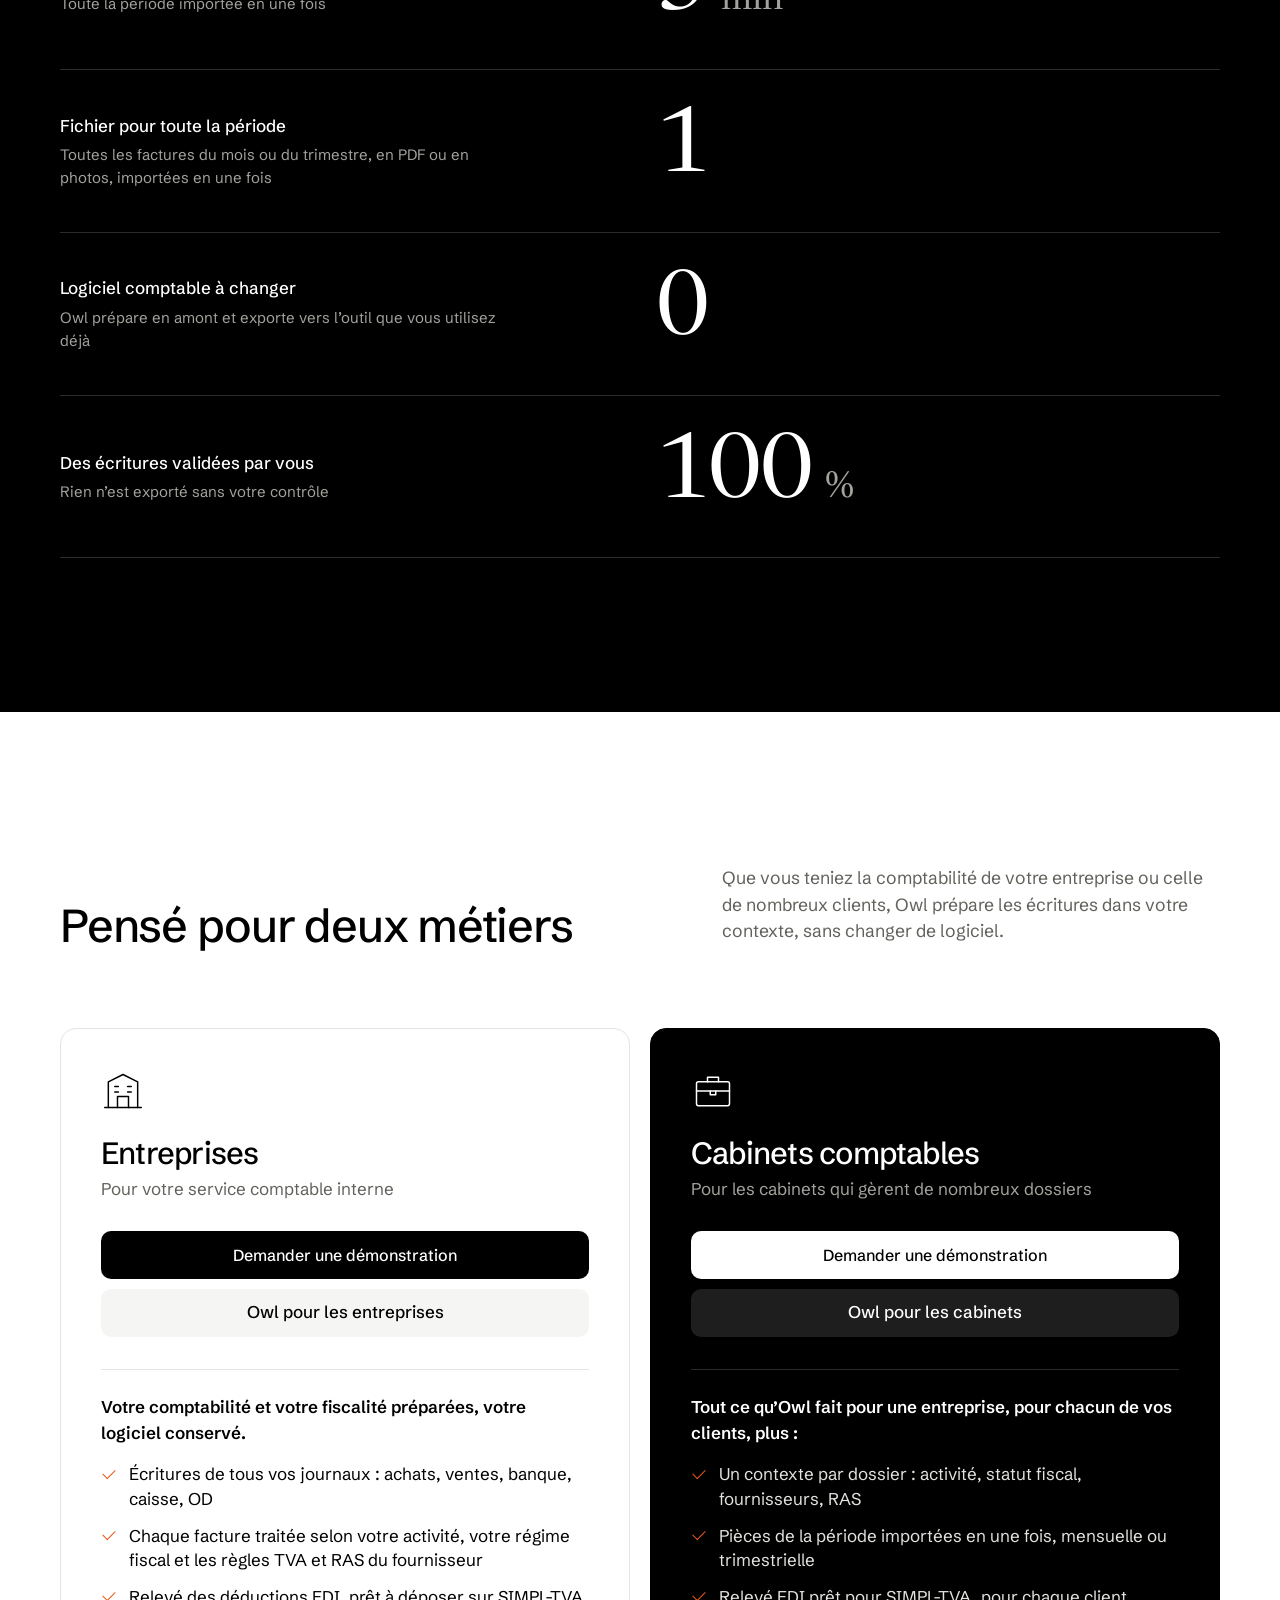
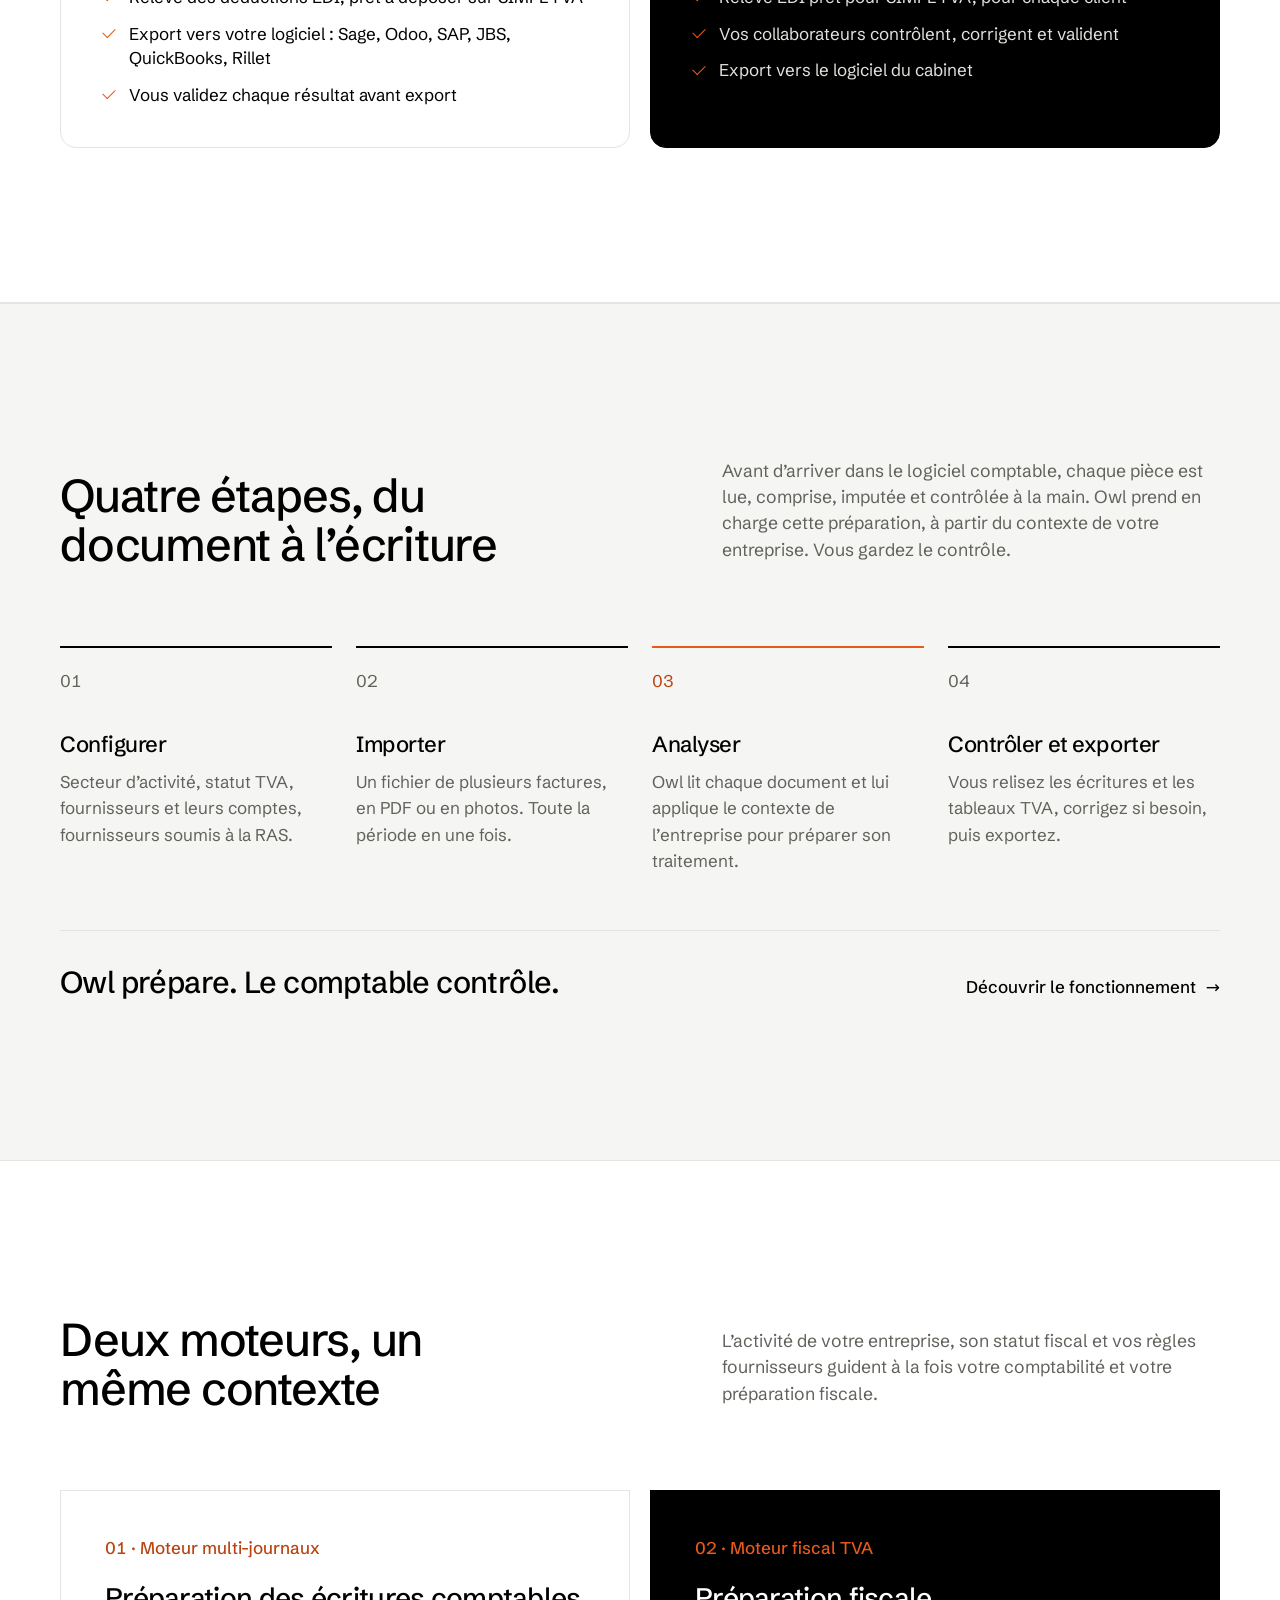
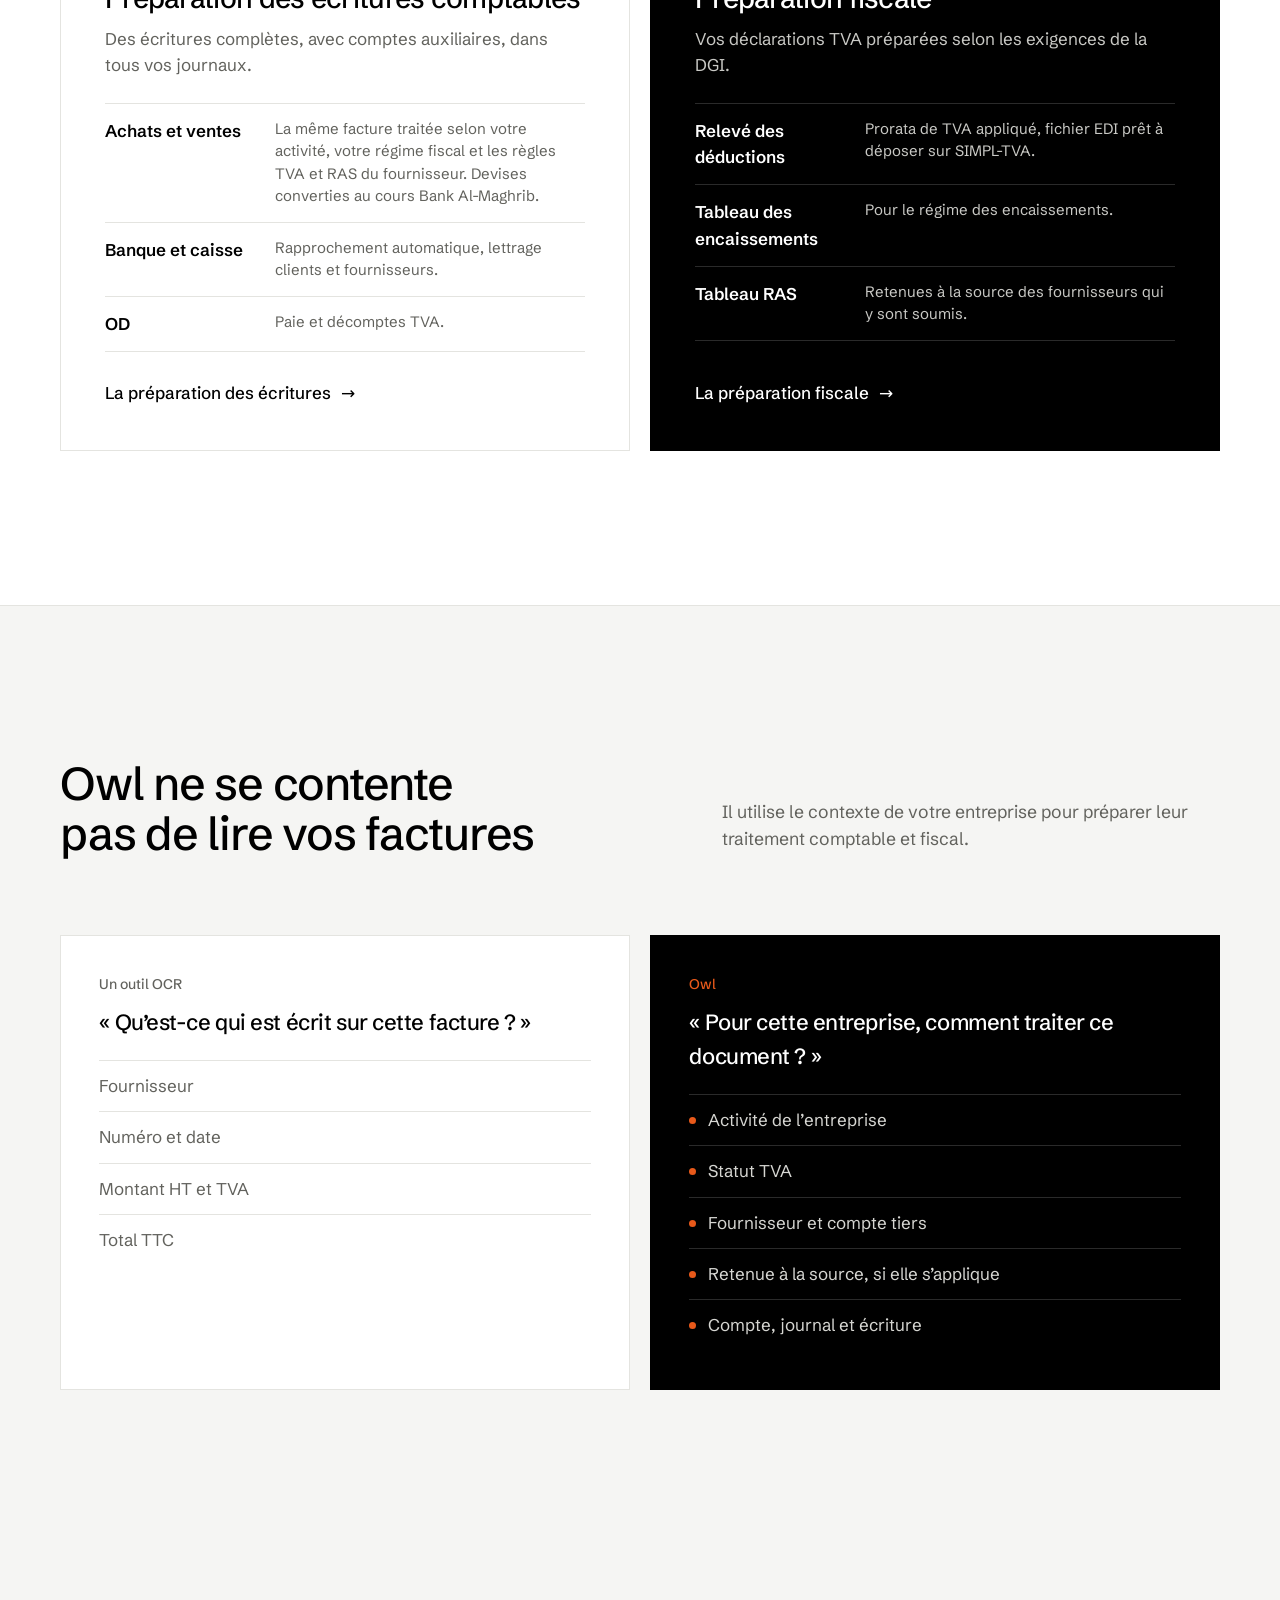
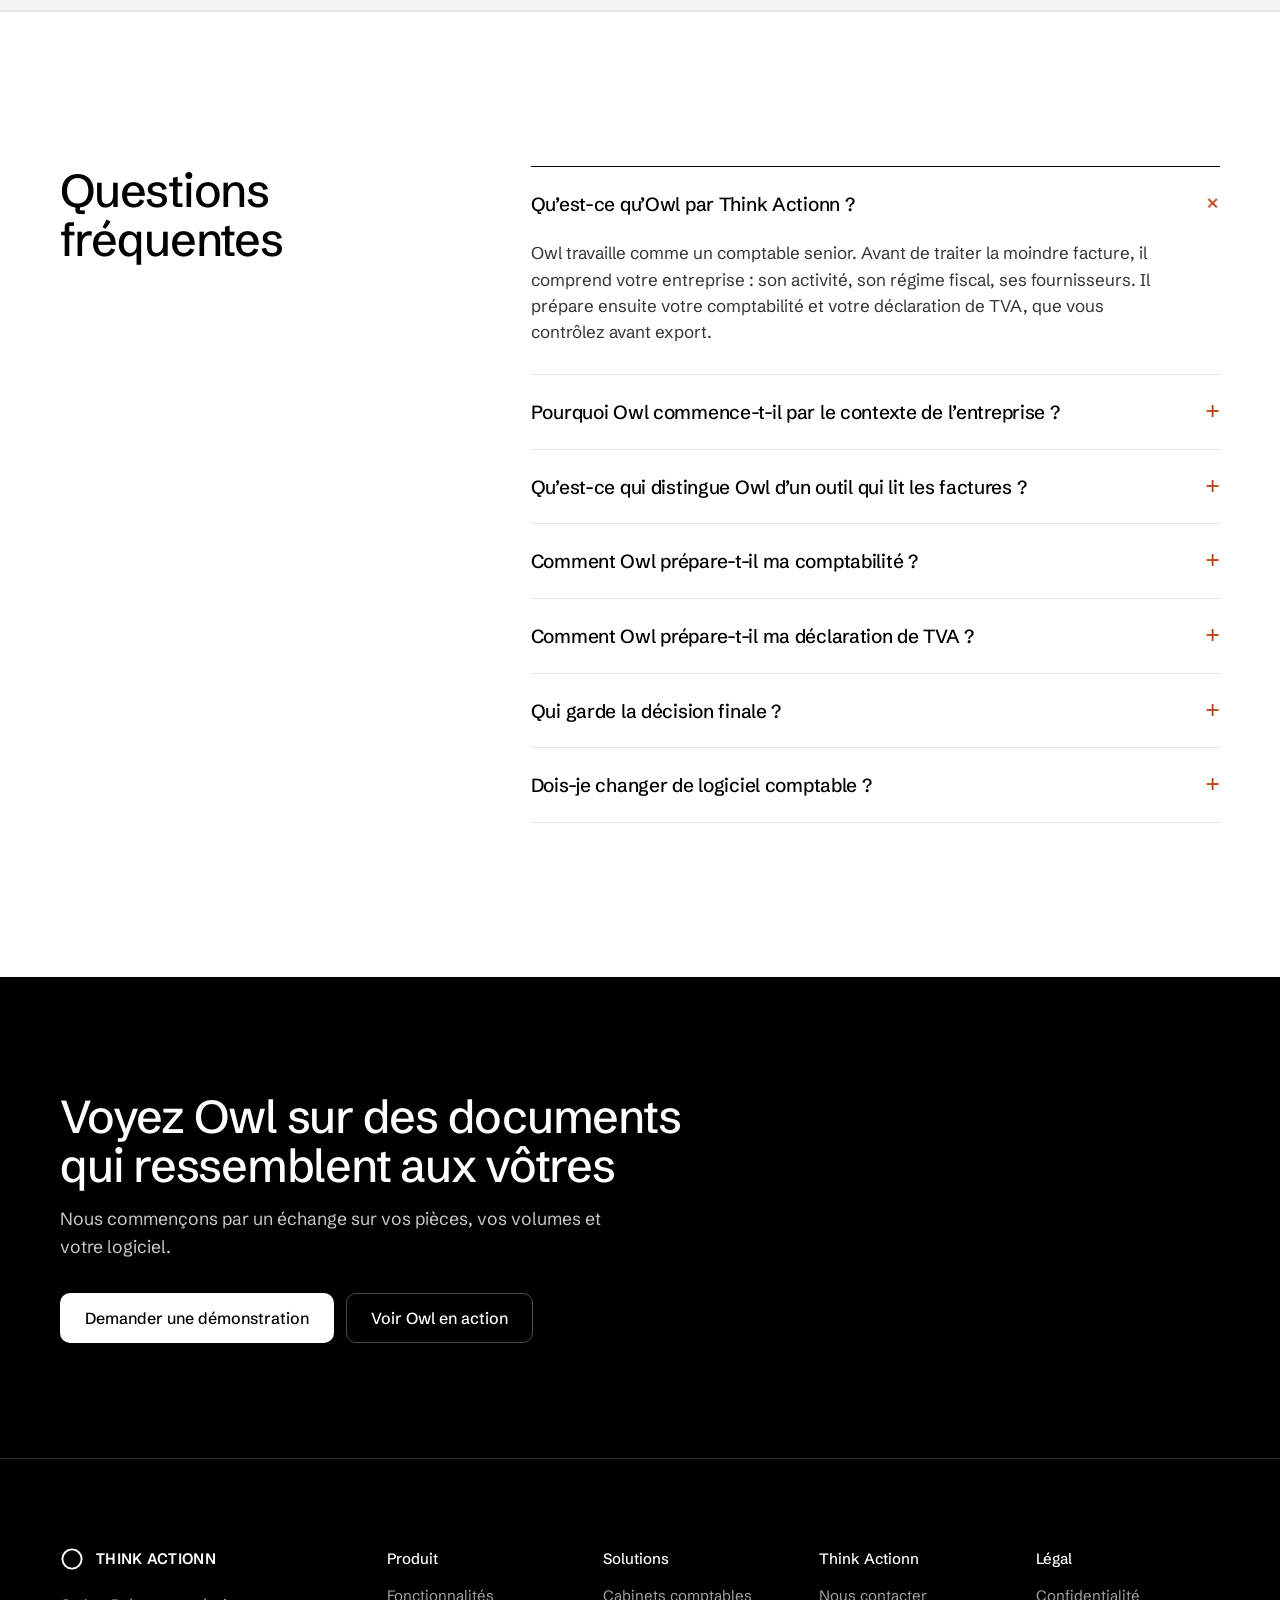
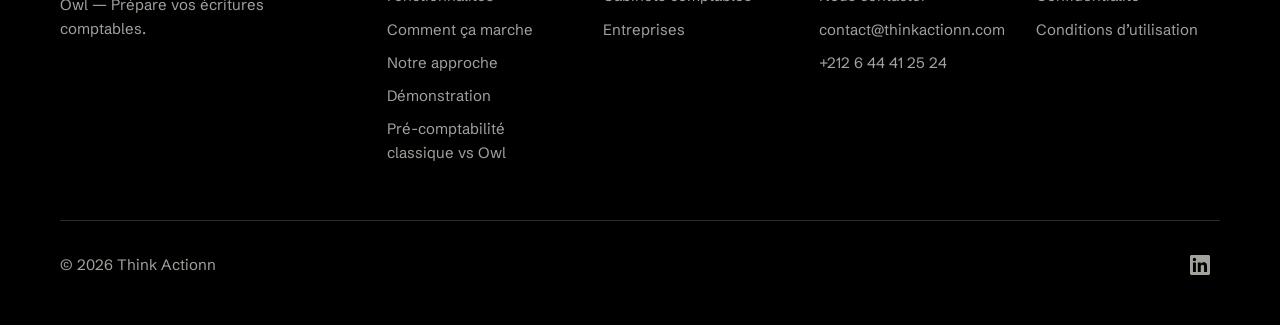
==== commit c2727135: "Chiffres : ce que fait Owl (1 fichier, 0 logiciel à changer, 100 % validé), sans année de lancement " ====
--- a/index.html
+++ b/index.html
@@ -242,9 +242,11 @@
       <div class="wrap">
         <h2 id="stats-title" class="stats__title">Moins de saisie,<br>des résultats mesurables</h2>
         <dl class="stats__list">
-          <div data-reveal><dt>Lancement d’Owl</dt><dd><span class="stats__d">Les premières entreprises et les premiers cabinets comptables démarrent maintenant</span><span class="stats__n">2026</span></dd></div>
           <div data-reveal><dt>Pour préparer un mois de pièces</dt><dd><span class="stats__d">Écritures et tableaux TVA prêts à contrôler</span><span class="stats__n">5<small>&nbsp;min</small></span></dd></div>
           <div data-reveal><dt>Pour préparer un trimestre</dt><dd><span class="stats__d">Toute la période importée en une fois</span><span class="stats__n">5<small>&nbsp;min</small></span></dd></div>
+          <div data-reveal><dt>Fichier pour toute la période</dt><dd><span class="stats__d">Toutes les factures du mois ou du trimestre, en PDF ou en photos, importées en une fois</span><span class="stats__n">1</span></dd></div>
+          <div data-reveal><dt>Logiciel comptable à changer</dt><dd><span class="stats__d">Owl prépare en amont et exporte vers l’outil que vous utilisez déjà</span><span class="stats__n">0</span></dd></div>
+          <div data-reveal><dt>Des écritures validées par vous</dt><dd><span class="stats__d">Rien n’est exporté sans votre contrôle</span><span class="stats__n">100<small>&nbsp;%</small></span></dd></div>
         </dl>
       </div>
     </section>
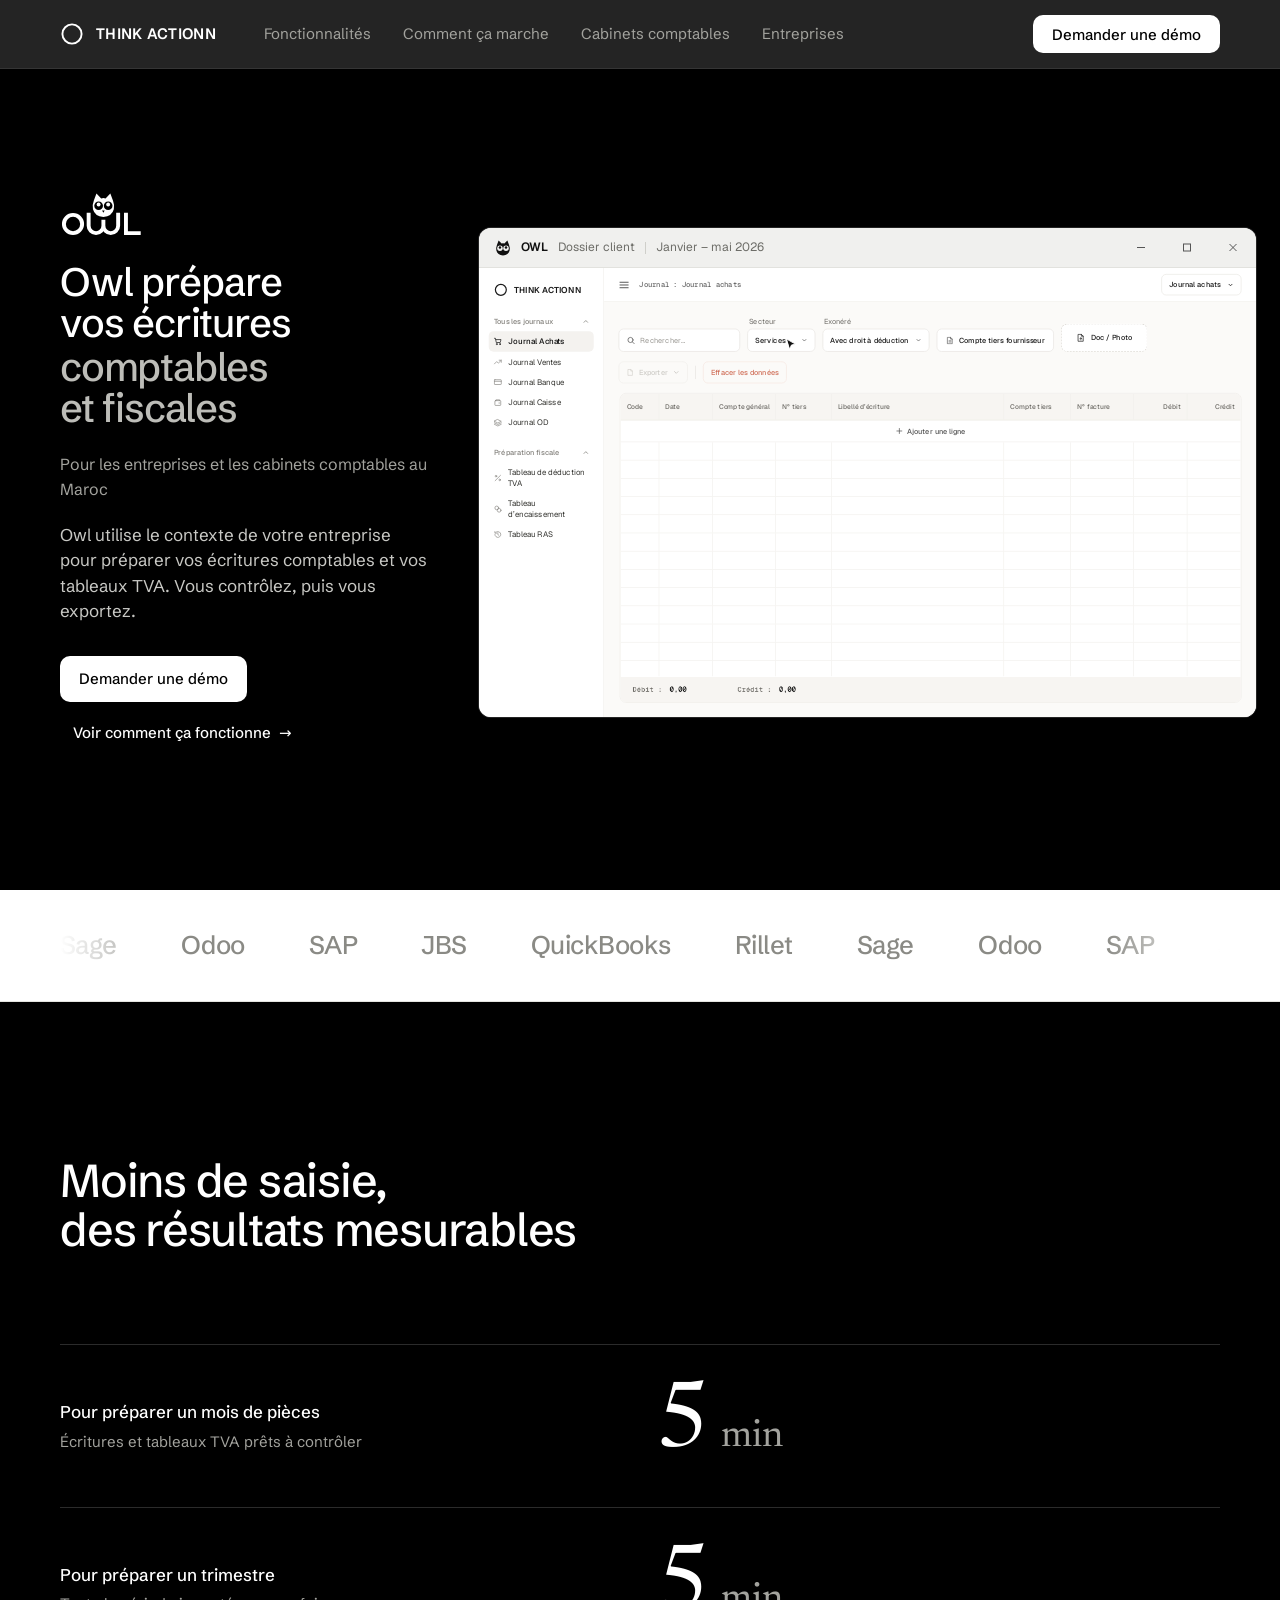
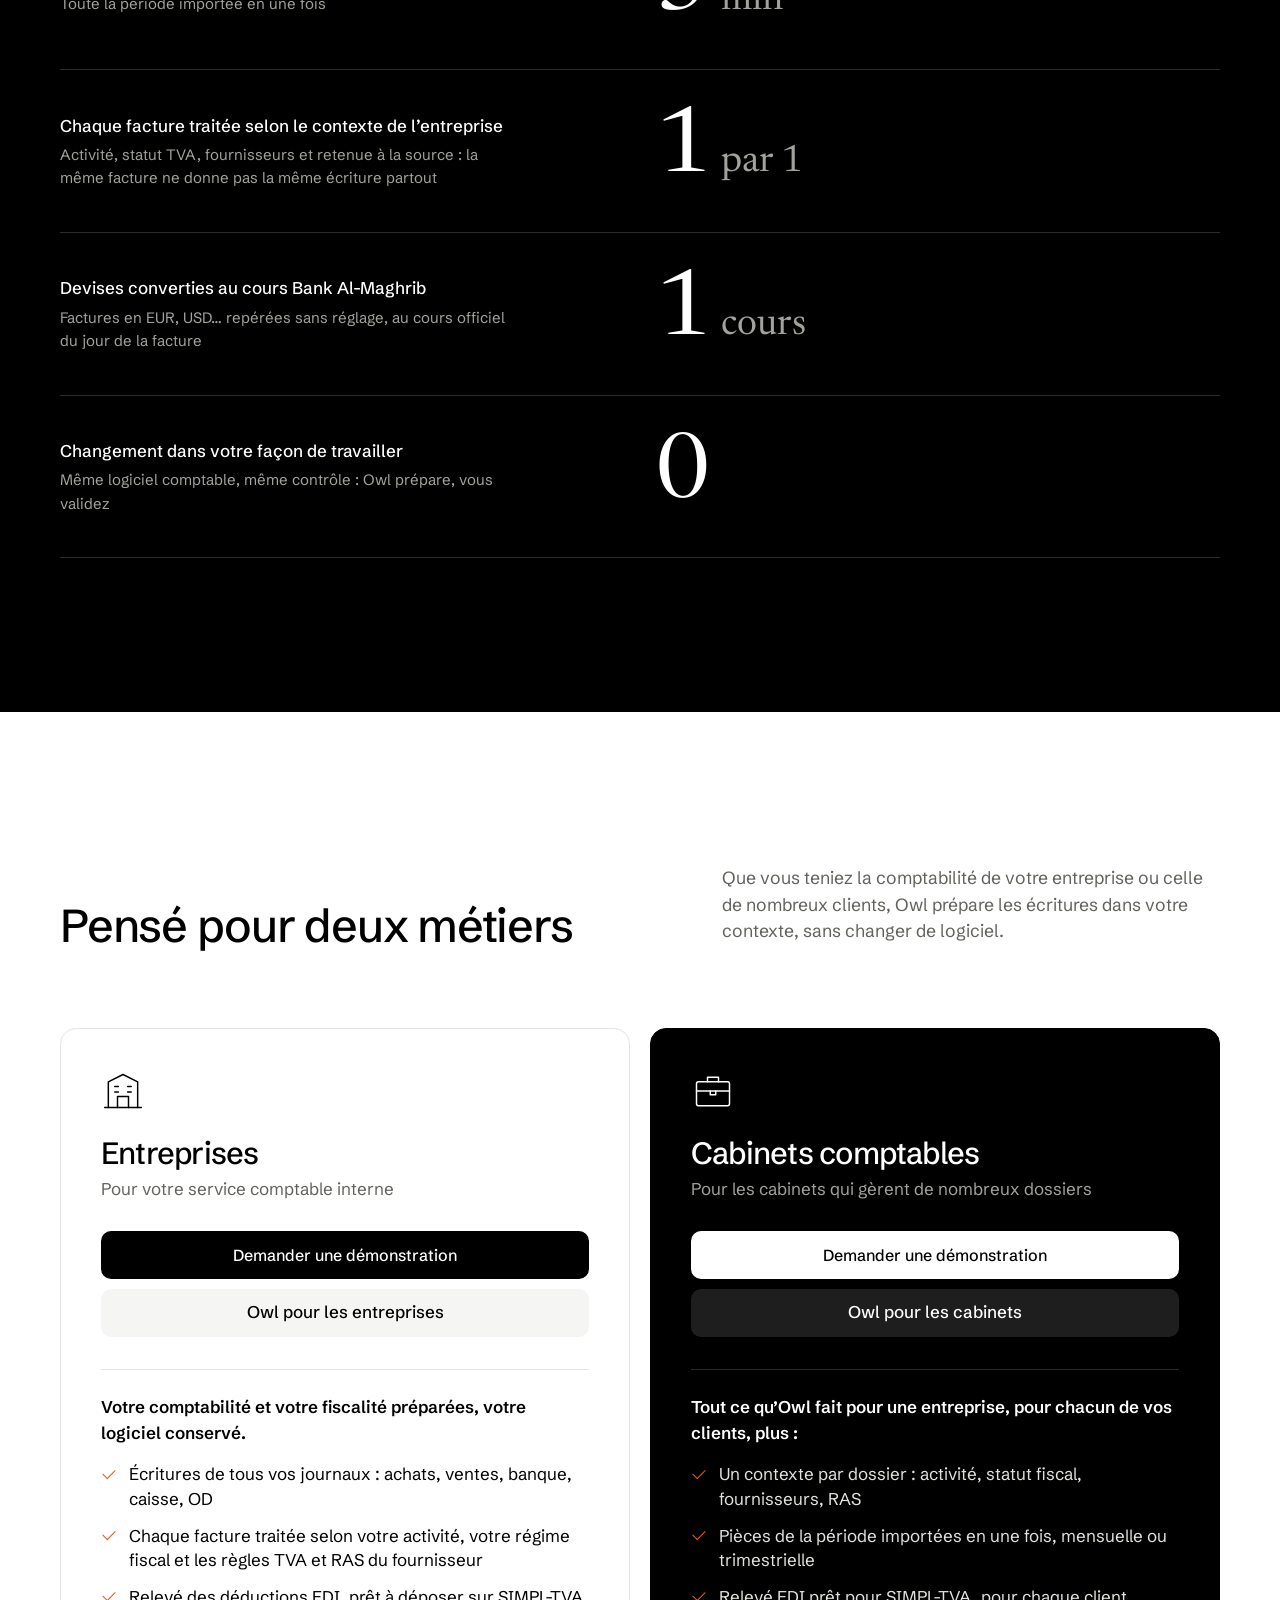
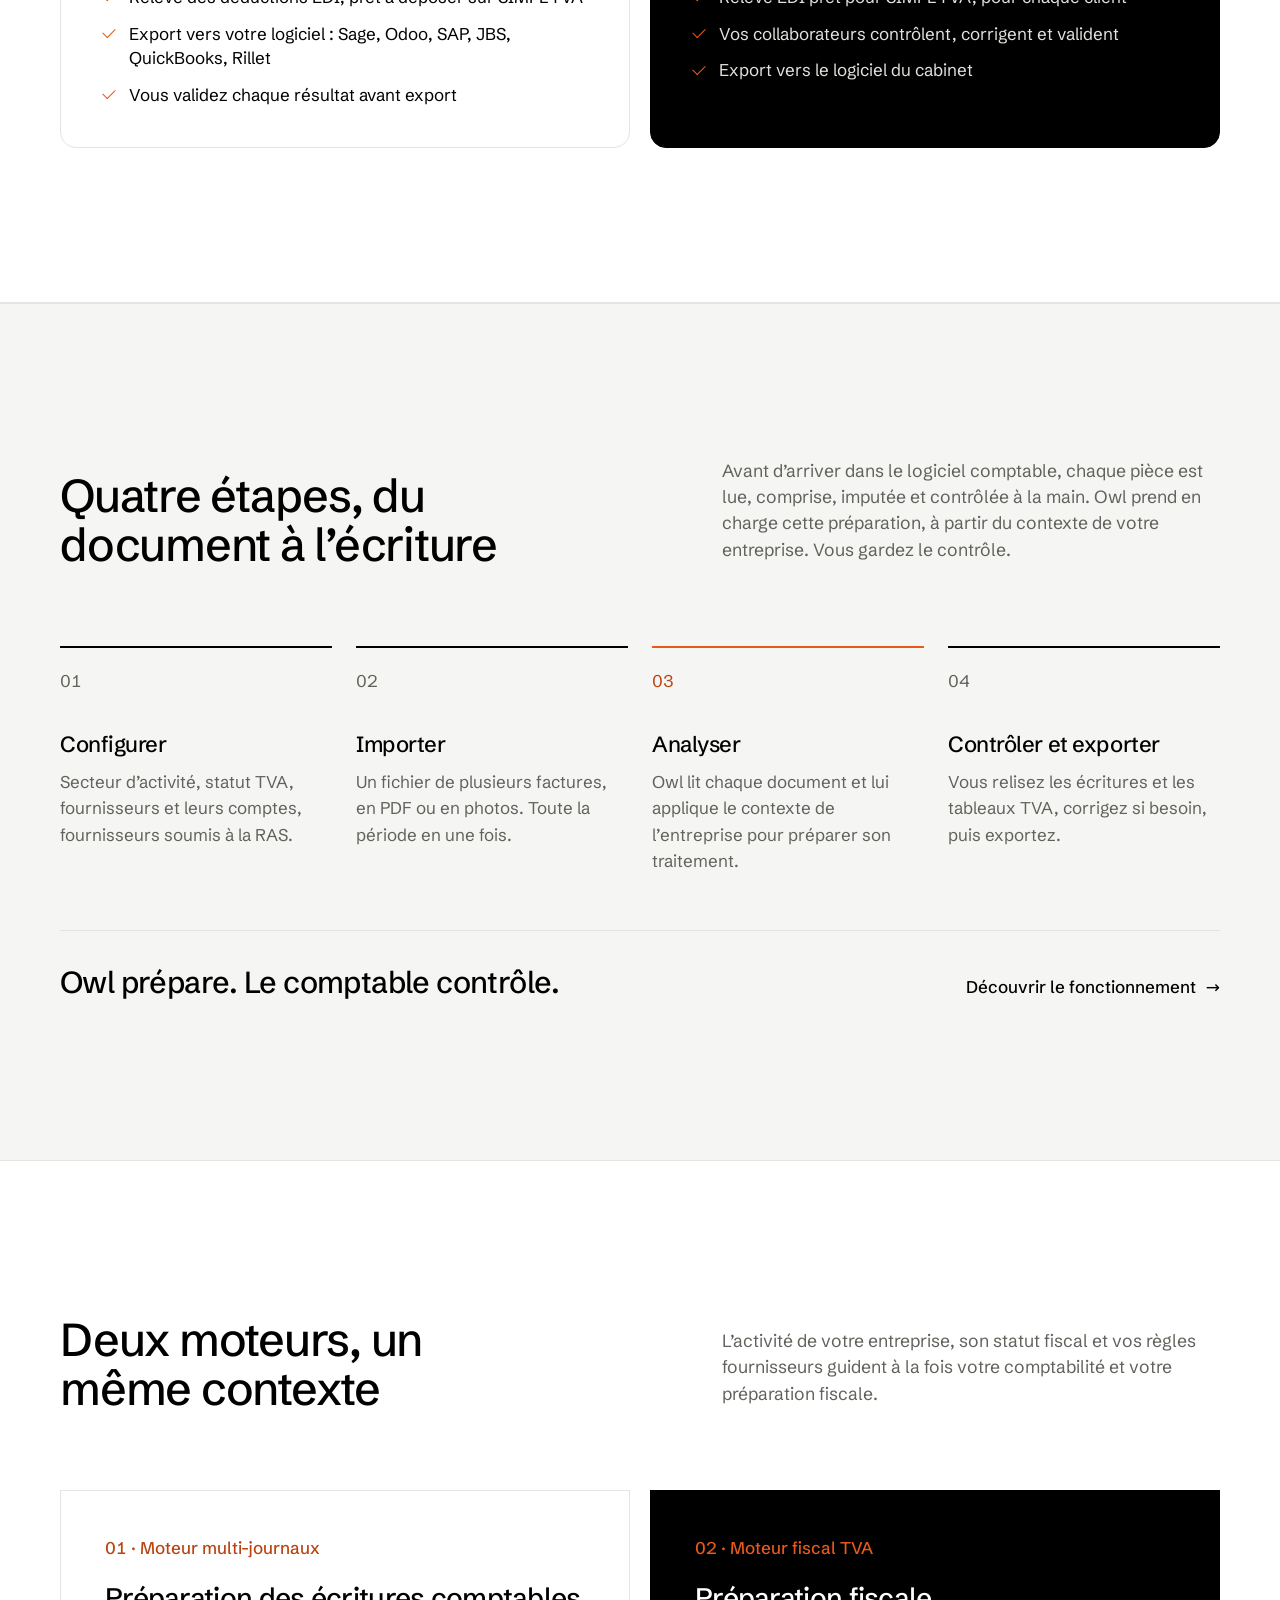
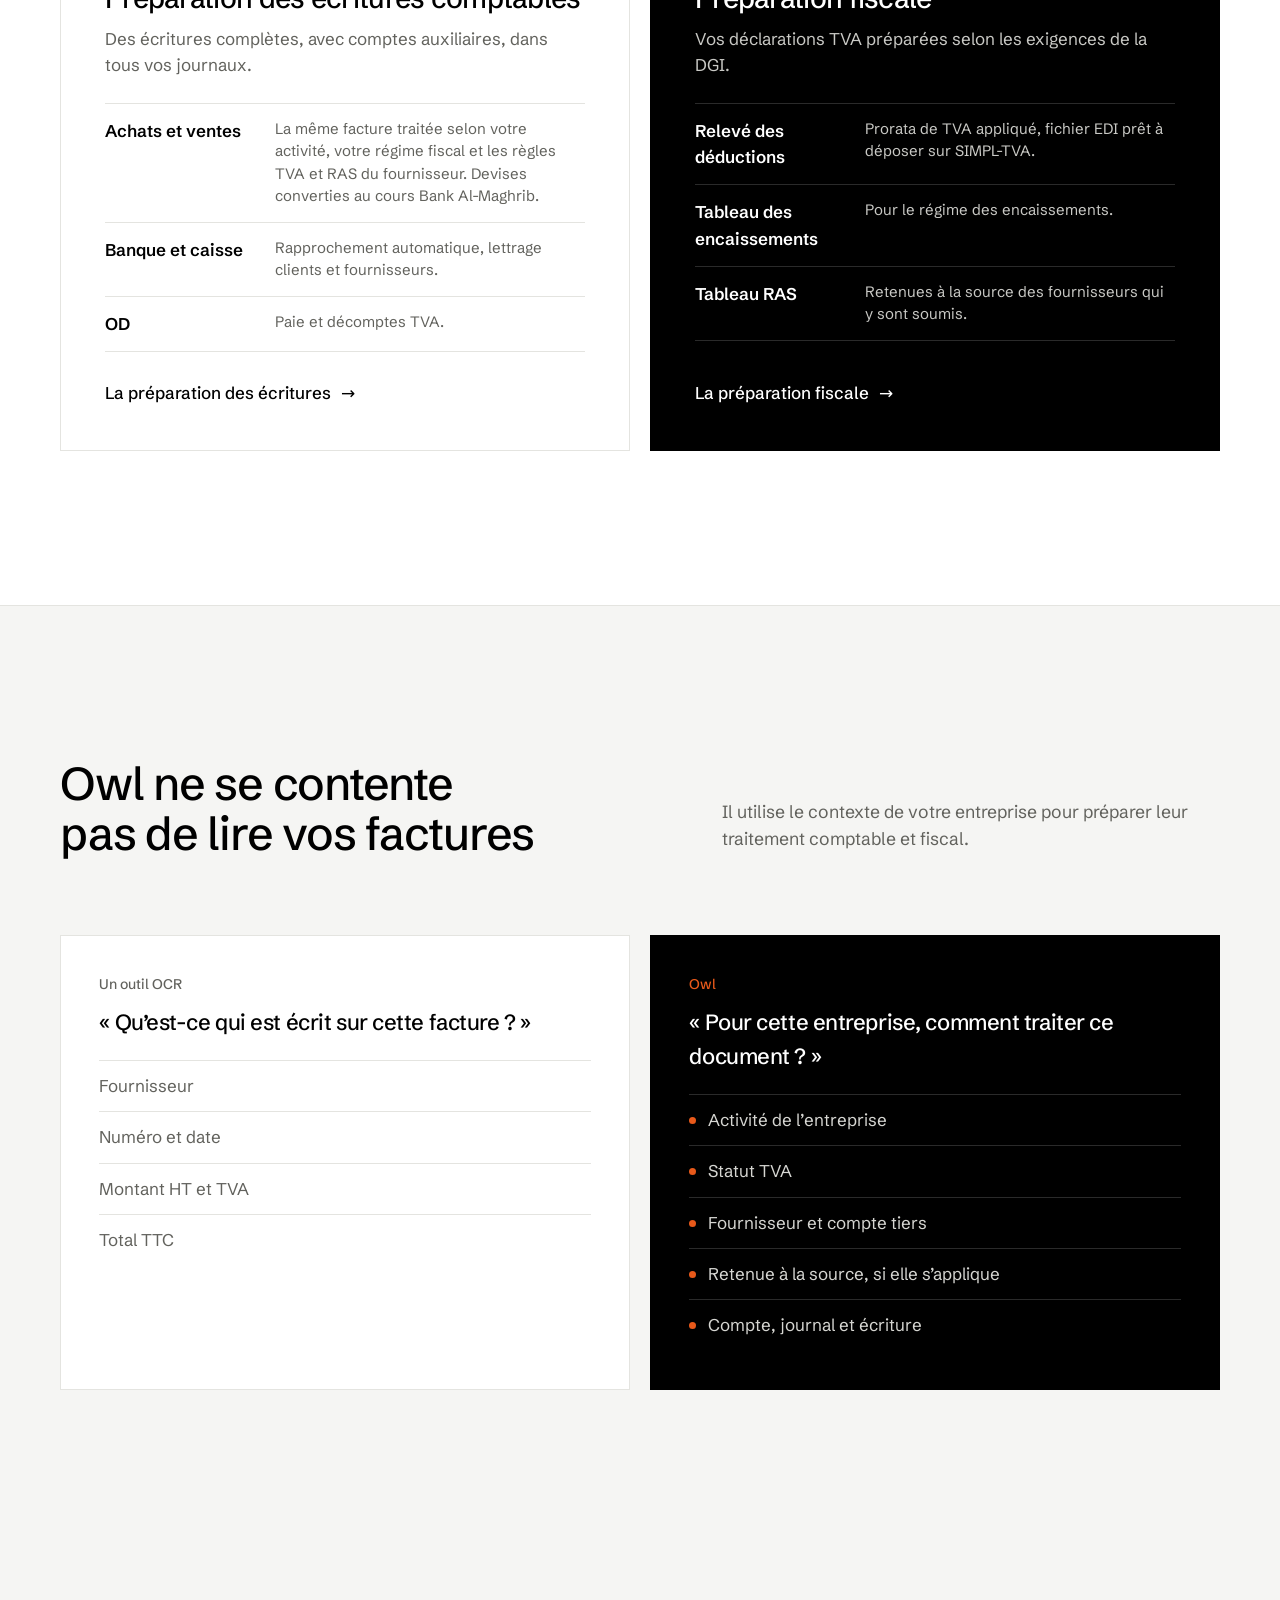
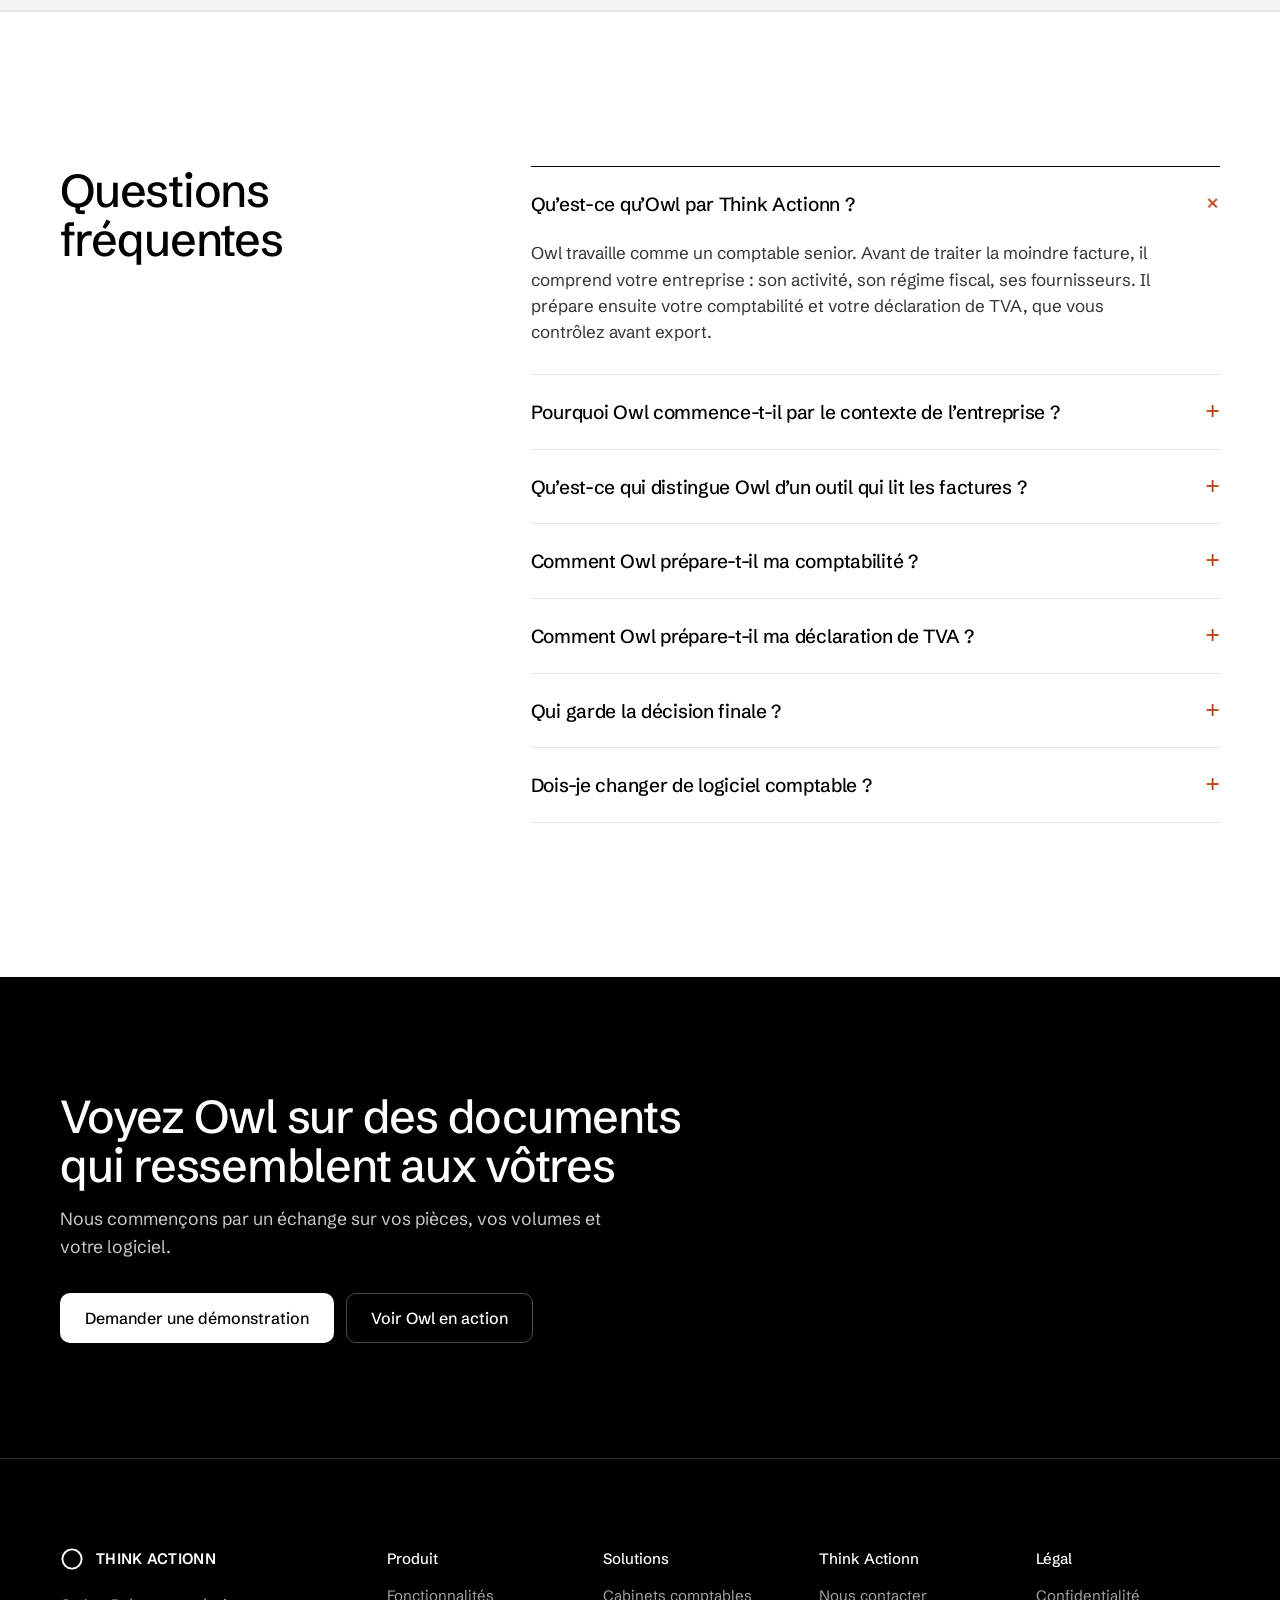
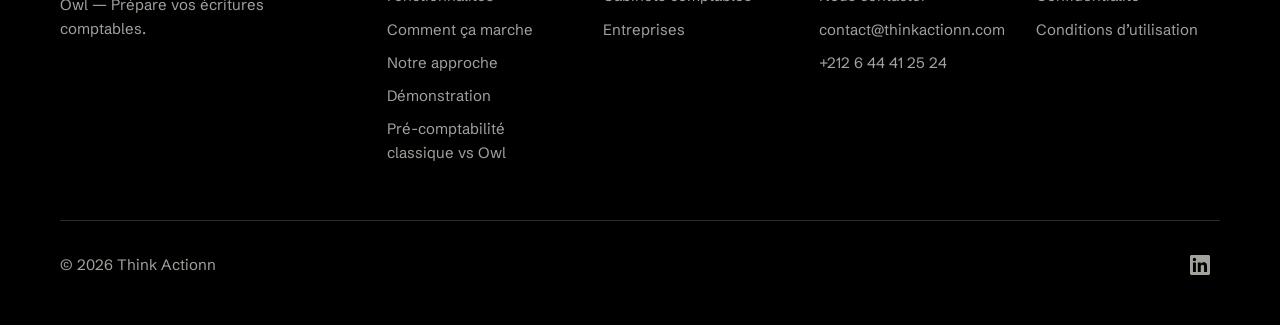
==== commit 6716e995: "Chiffres : temps, intelligence d'Owl et méthode de travail inchangée Co-Authored-By: Claude Opus 5.5" ====
--- a/index.html
+++ b/index.html
@@ -244,9 +244,9 @@
         <dl class="stats__list">
           <div data-reveal><dt>Pour préparer un mois de pièces</dt><dd><span class="stats__d">Écritures et tableaux TVA prêts à contrôler</span><span class="stats__n">5<small>&nbsp;min</small></span></dd></div>
           <div data-reveal><dt>Pour préparer un trimestre</dt><dd><span class="stats__d">Toute la période importée en une fois</span><span class="stats__n">5<small>&nbsp;min</small></span></dd></div>
-          <div data-reveal><dt>Fichier pour toute la période</dt><dd><span class="stats__d">Toutes les factures du mois ou du trimestre, en PDF ou en photos, importées en une fois</span><span class="stats__n">1</span></dd></div>
-          <div data-reveal><dt>Logiciel comptable à changer</dt><dd><span class="stats__d">Owl prépare en amont et exporte vers l’outil que vous utilisez déjà</span><span class="stats__n">0</span></dd></div>
-          <div data-reveal><dt>Des écritures validées par vous</dt><dd><span class="stats__d">Rien n’est exporté sans votre contrôle</span><span class="stats__n">100<small>&nbsp;%</small></span></dd></div>
+          <div data-reveal><dt>Chaque facture traitée selon le contexte de l’entreprise</dt><dd><span class="stats__d">Activité, statut TVA, fournisseurs et retenue à la source&nbsp;: la même facture ne donne pas la même écriture partout</span><span class="stats__n">1<small>&nbsp;par&nbsp;1</small></span></dd></div>
+          <div data-reveal><dt>Devises converties au cours Bank Al-Maghrib</dt><dd><span class="stats__d">Factures en EUR, USD… repérées sans réglage, au cours officiel du jour de la facture</span><span class="stats__n">1<small>&nbsp;cours</small></span></dd></div>
+          <div data-reveal><dt>Changement dans votre façon de travailler</dt><dd><span class="stats__d">Même logiciel comptable, même contrôle&nbsp;: Owl prépare, vous validez</span><span class="stats__n">0</span></dd></div>
         </dl>
       </div>
     </section>
